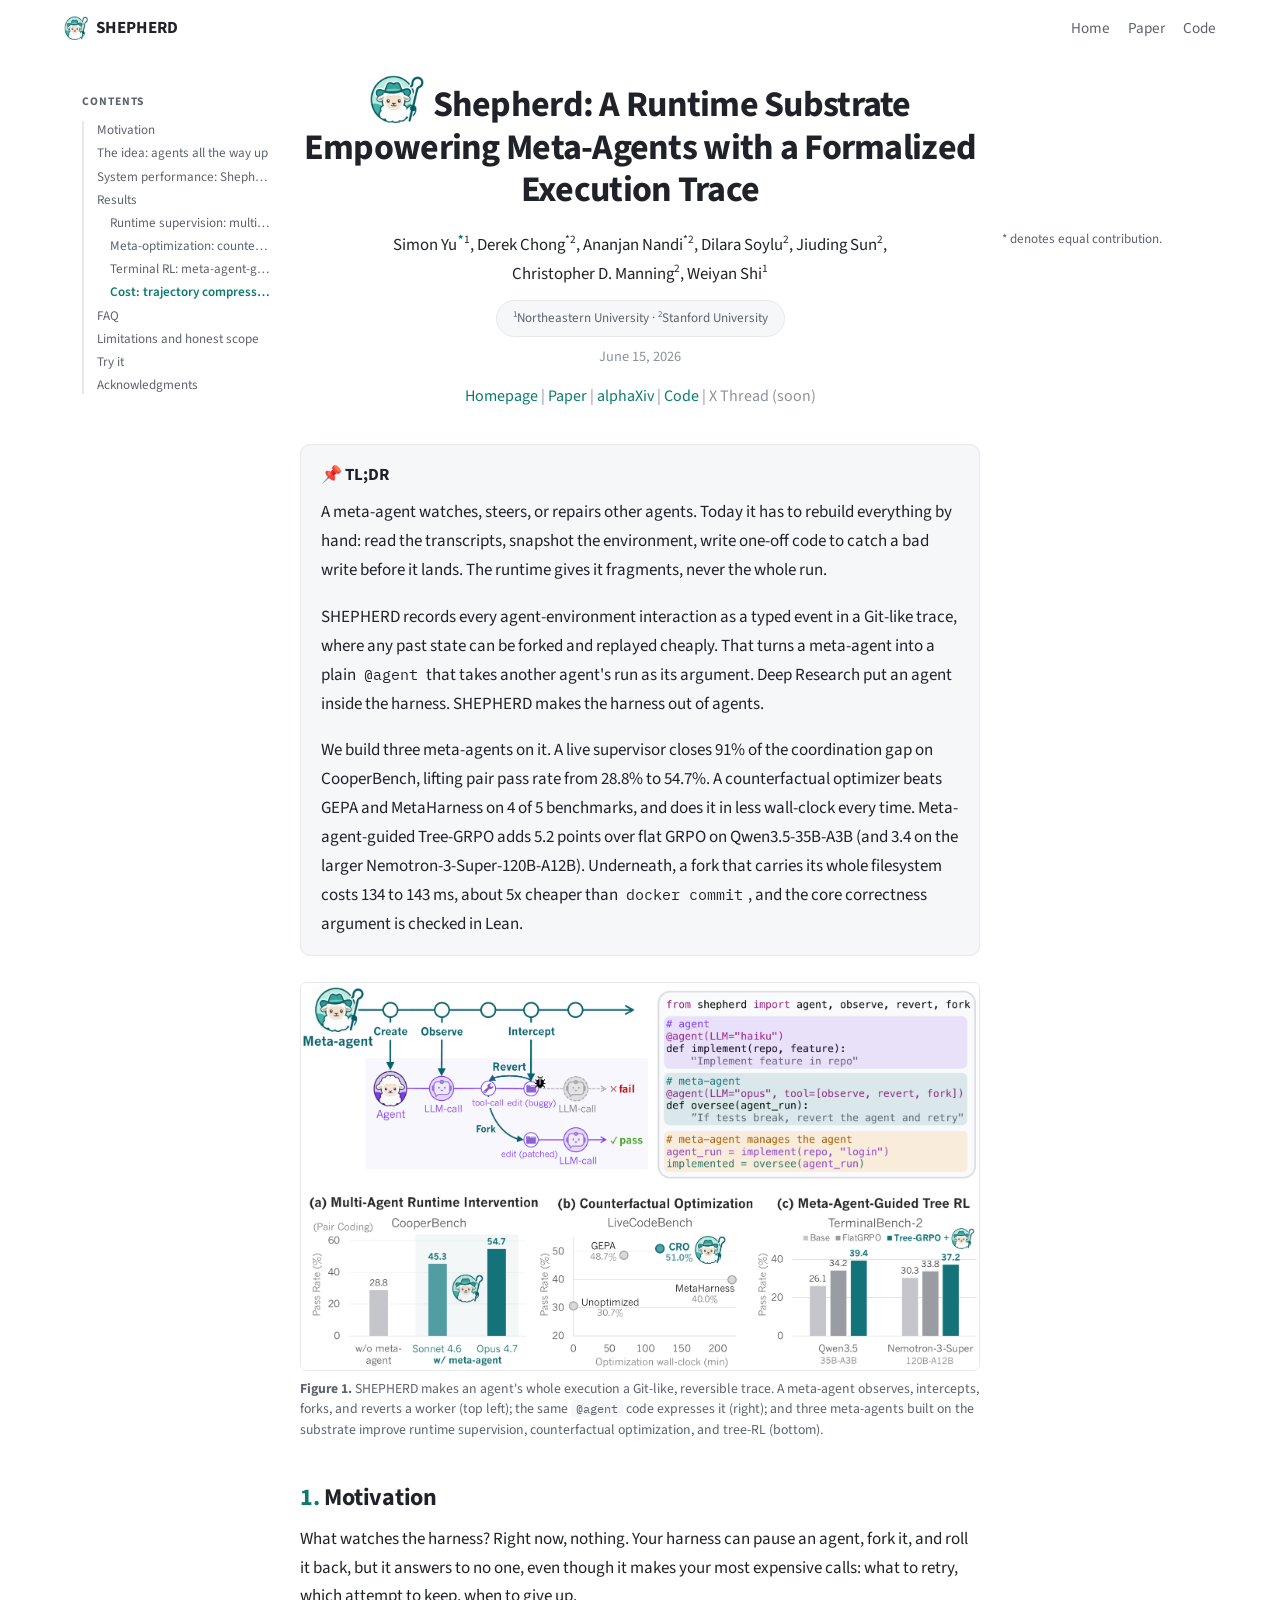
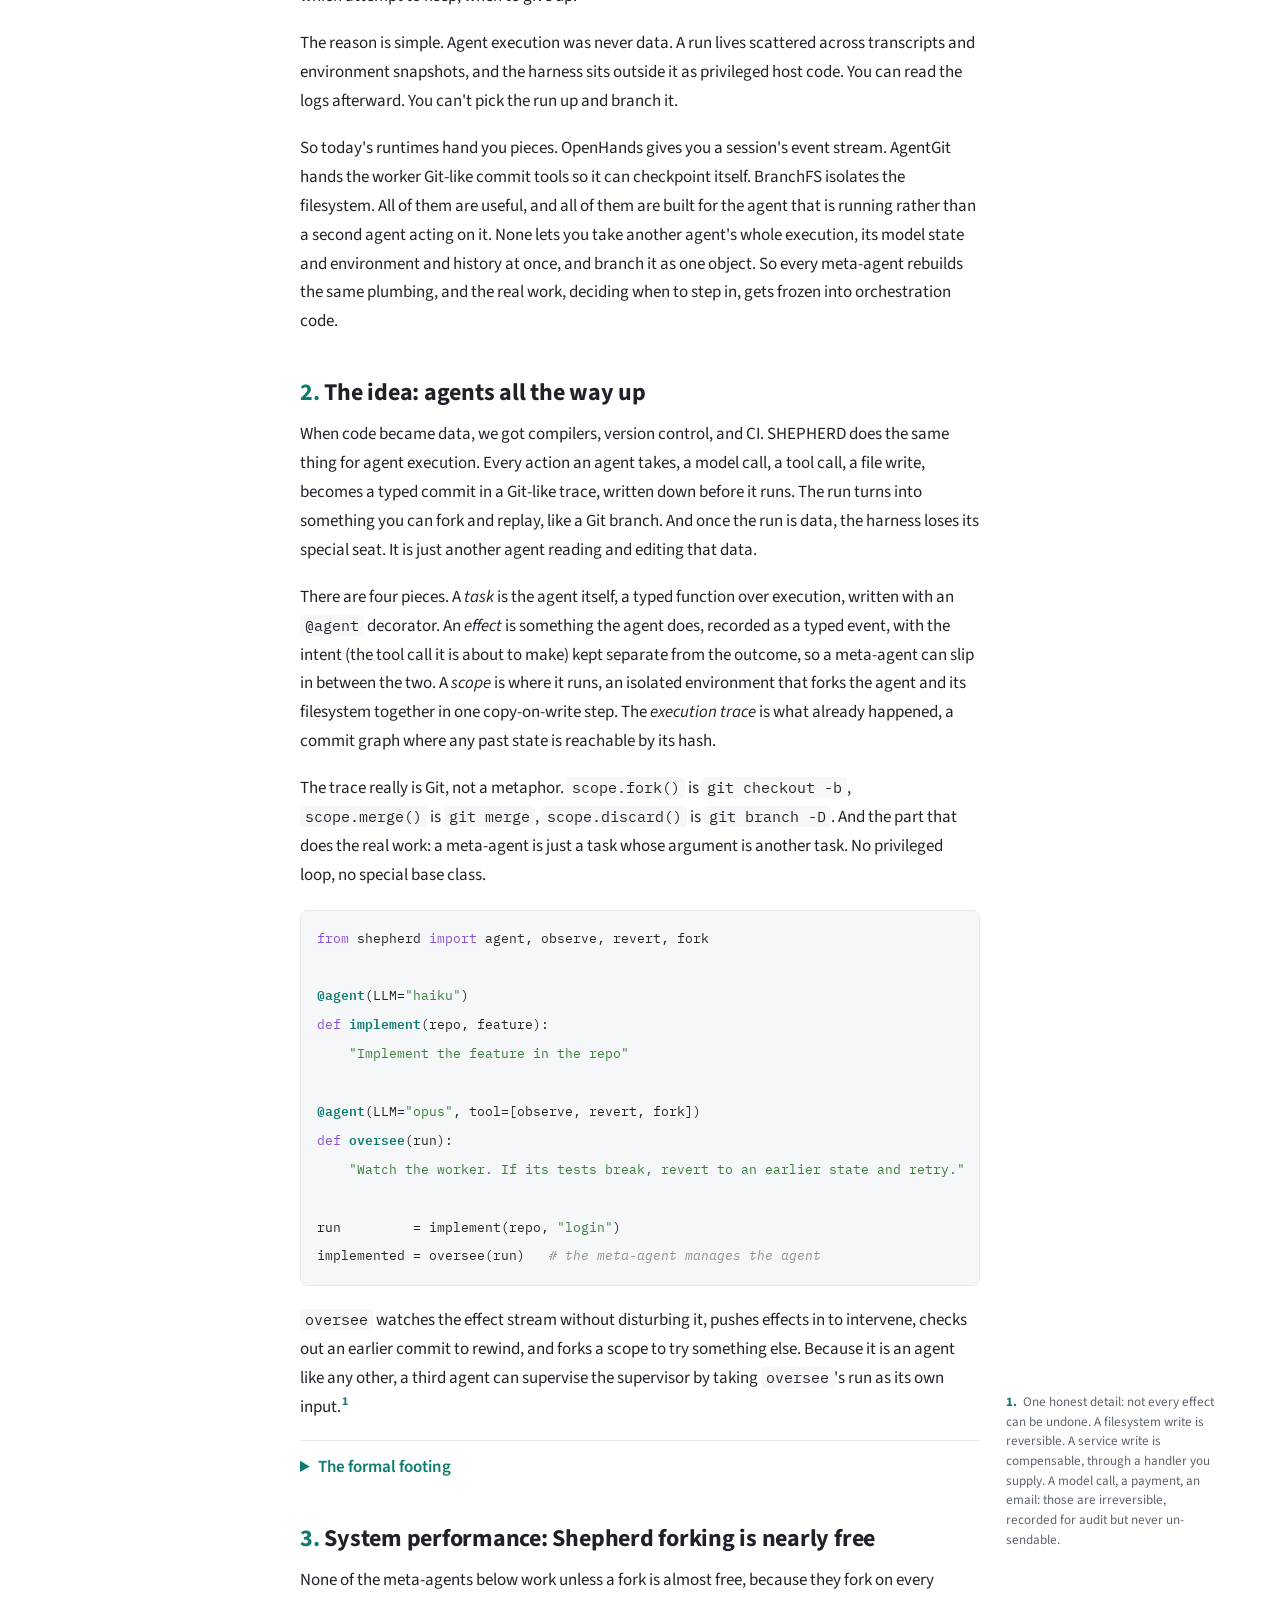
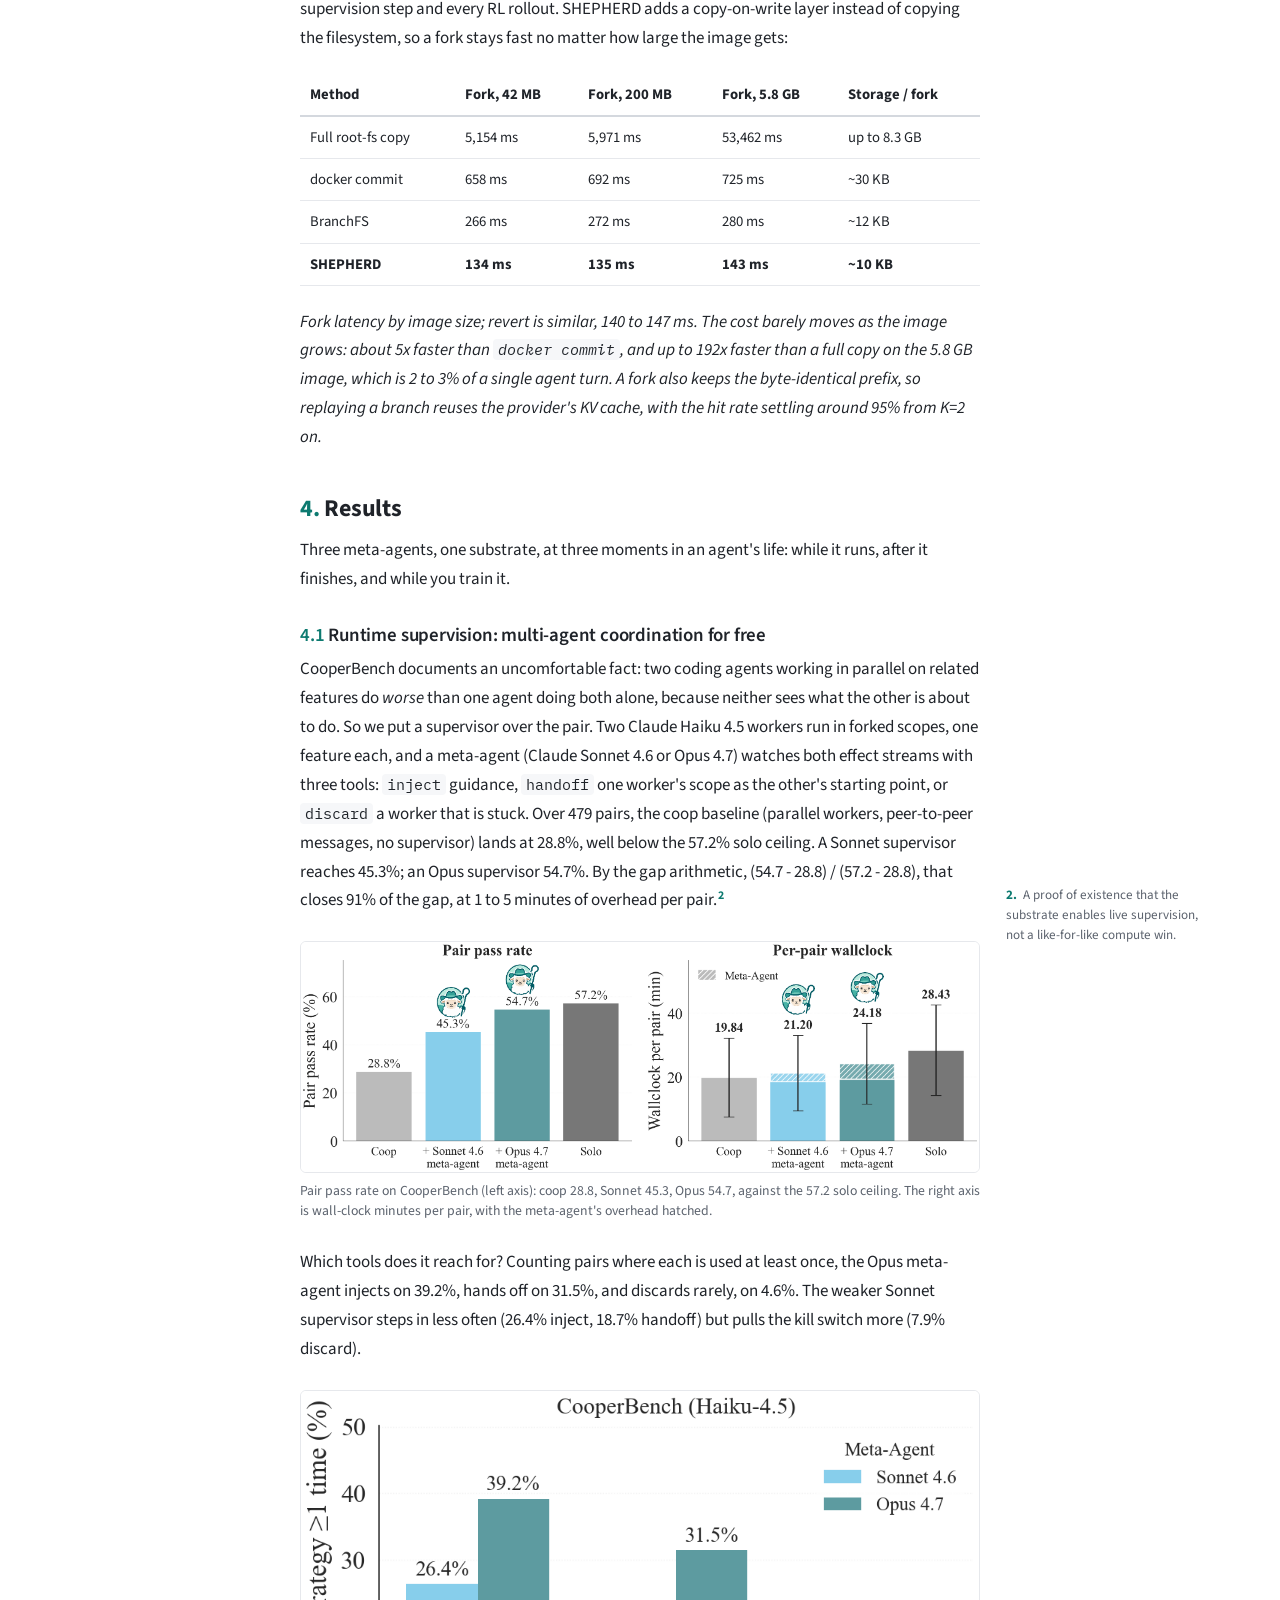
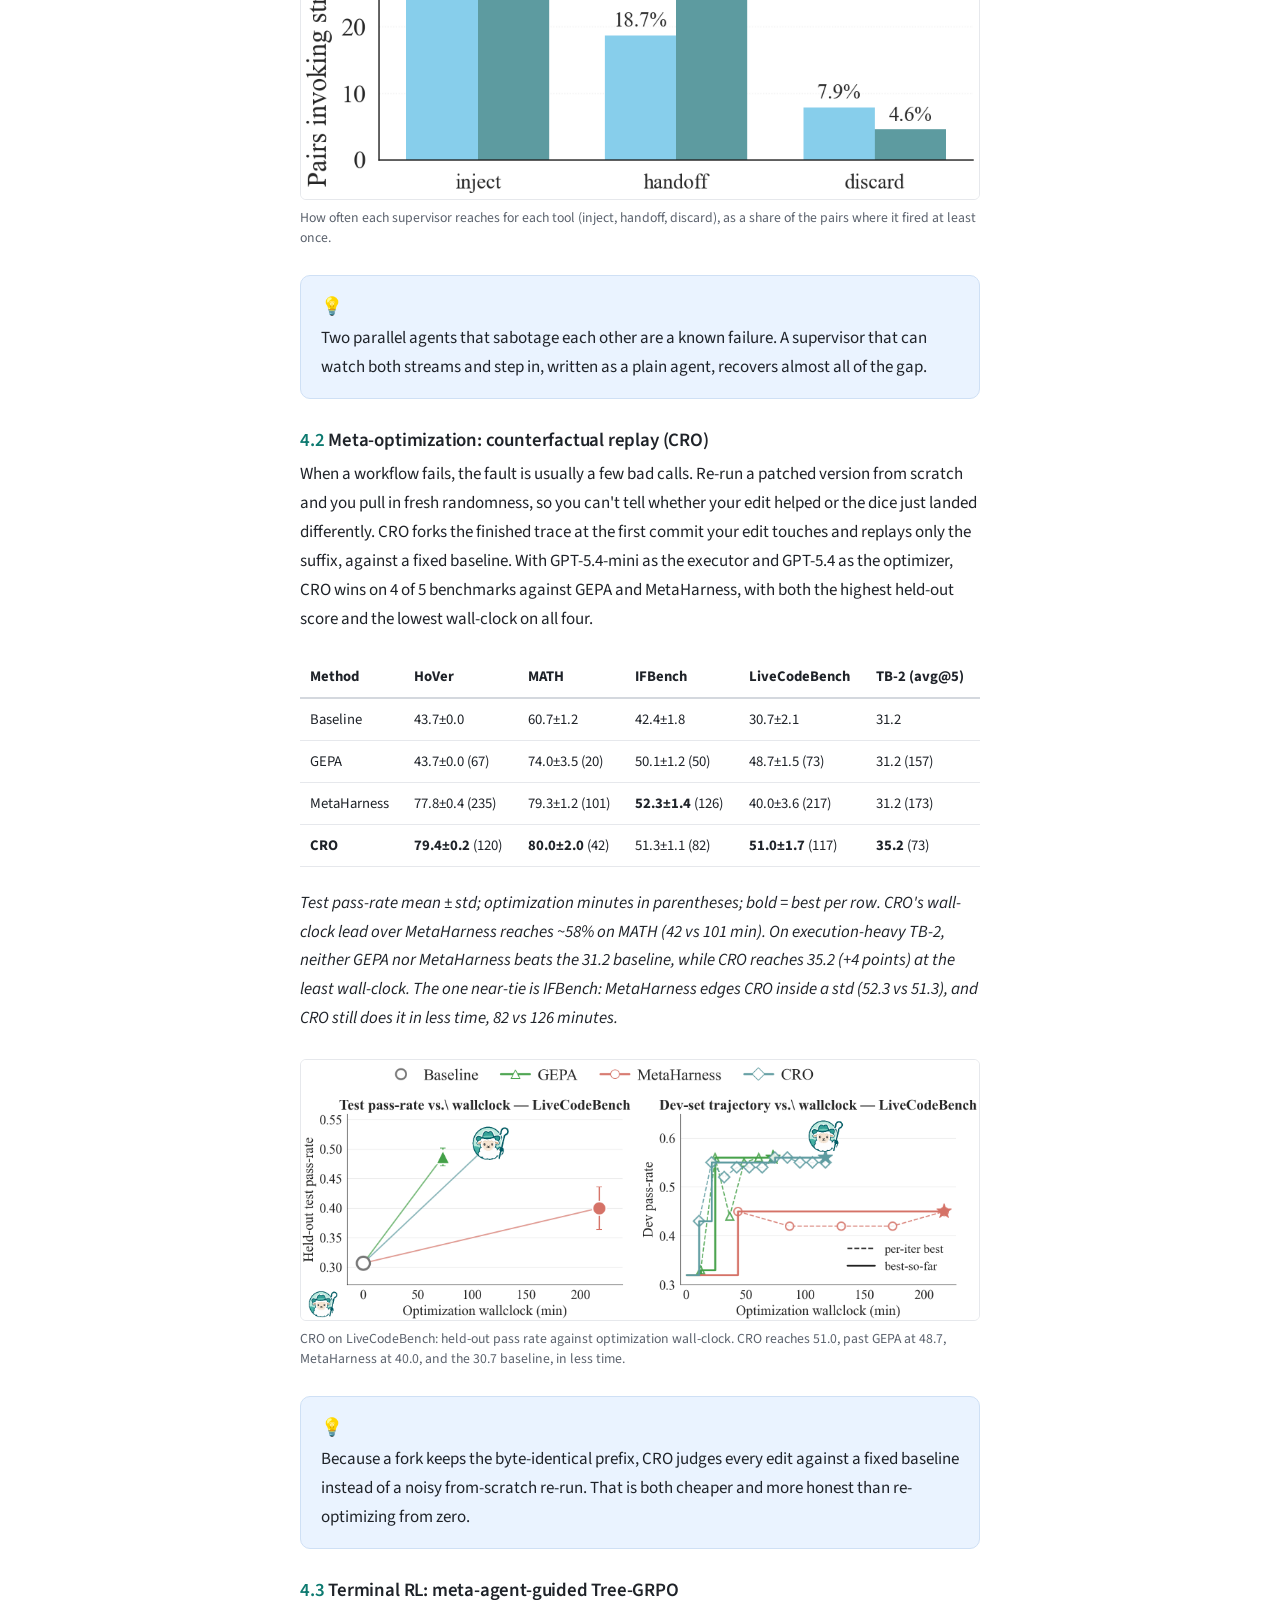
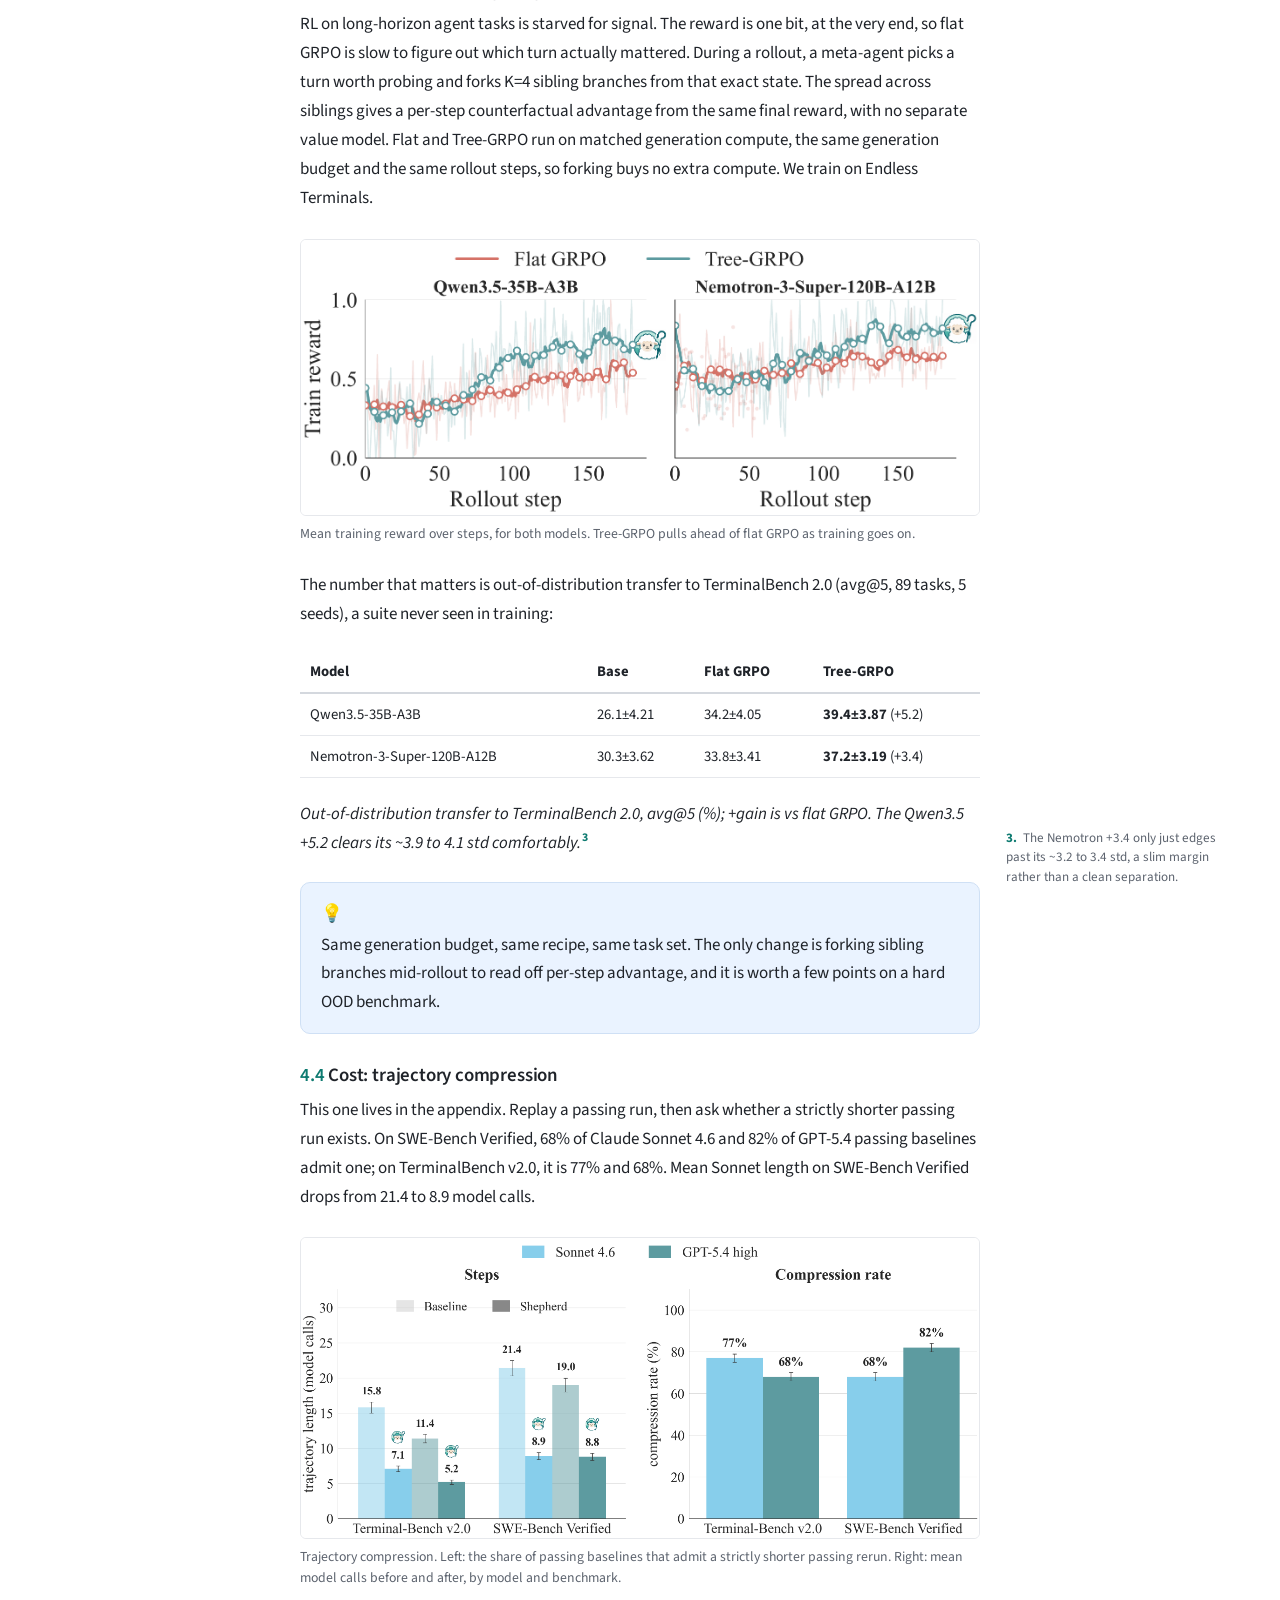
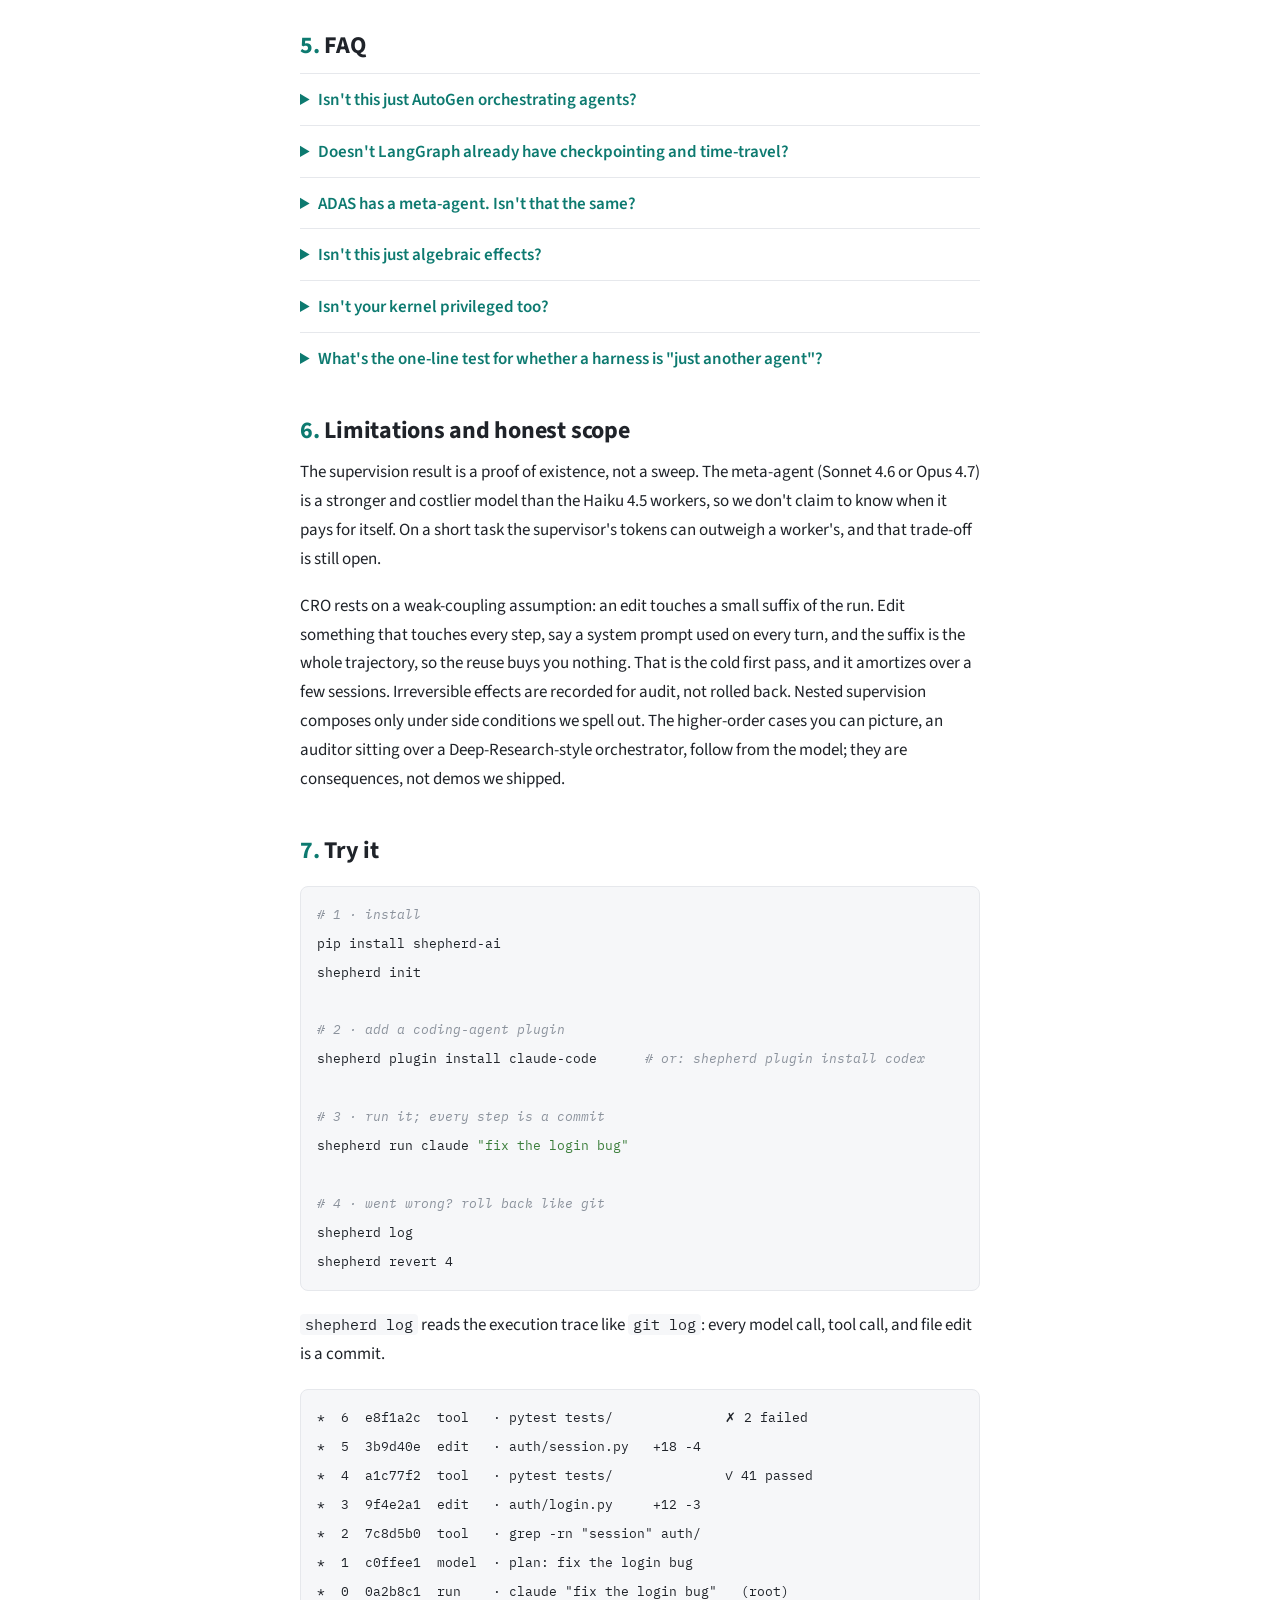
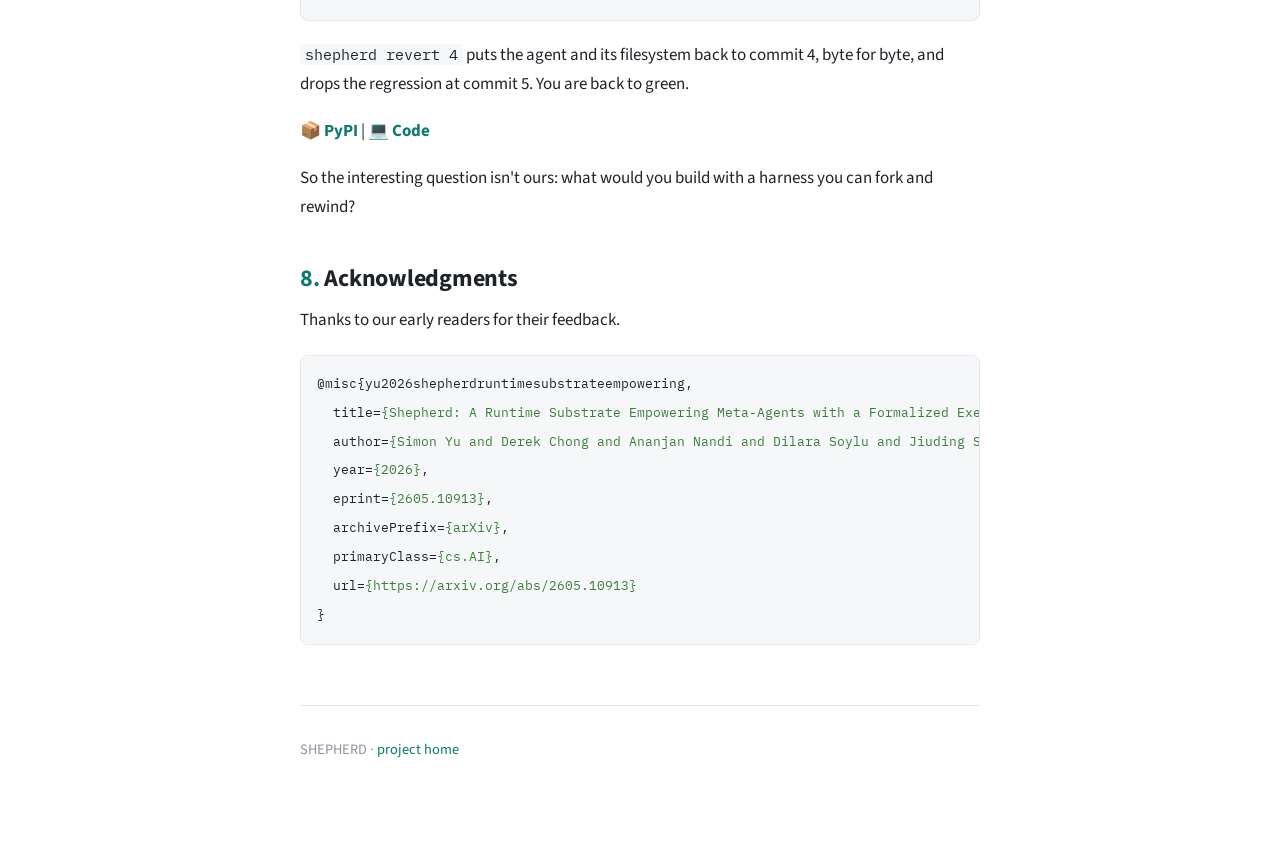
==== blog/index.html @ 4da0a219 "Update SHEPHERD site Co-Authored-By: Claude Opus 4.8 (1M context) <noreply@anthropic.com>" ====
<!DOCTYPE html>
<html lang="en">
<head>
<meta charset="utf-8">
<meta name="viewport" content="width=device-width, initial-scale=1">
<title>Shepherd: A Runtime Substrate Empowering Meta-Agents with a Formalized Execution Trace</title>
<meta name="description" content="A Git-like, reversible execution trace that makes the harness just another agent.">
<link rel="icon" href="../assets/logo-shepherd.png">
<link rel="preconnect" href="https://fonts.googleapis.com">
<link rel="preconnect" href="https://fonts.gstatic.com" crossorigin>
<link href="https://fonts.googleapis.com/css2?family=IBM+Plex+Mono:wght@400;600&family=Source+Sans+3:ital,wght@0,400;0,600;0,700;1,400&display=swap" rel="stylesheet">
<link rel="stylesheet" href="blog.css">
</head>
<body>
<nav class="nav">
  <a class="nav__brand" href="../"><img src="../assets/logo-shepherd.png" alt=""><span>SHEPHERD</span></a>
  <div class="nav__links">
    <a href="../">Home</a>
    <a href="https://arxiv.org/abs/2605.10913">Paper</a>
    <a href="https://github.com/dcx/poc-crank-v2">Code</a>
  </div>
</nav>
<div class="layout">
  <nav id="TOC" role="doc-toc" aria-label="Table of contents">
    <button class="toc-fab" type="button" aria-controls="toc-panel" aria-expanded="false">
      <svg class="toc-fab__icon" width="15" height="15" viewBox="0 0 16 16" aria-hidden="true"><path d="M1.5 3.5h13M1.5 8h13M1.5 12.5h8.5" fill="none" stroke="currentColor" stroke-width="1.8" stroke-linecap="round"/></svg>
      Contents
    </button>
    <div class="toc-backdrop"></div>
    <aside class="toc-panel" id="toc-panel">
      <p class="toc-label">Contents</p>
      <div class="toc">
<ul>
<li><a href="#motivation">Motivation</a></li>
<li><a href="#the-idea-agents-all-the-way-up">The idea: agents all the way up</a></li>
<li><a href="#system-performance-shepherd-forking-is-nearly-free">System performance: Shepherd forking is nearly free</a></li>
<li><a href="#results">Results</a><ul>
<li><a href="#runtime-supervision-multi-agent-coordination-for-free">Runtime supervision: multi-agent coordination for free</a></li>
<li><a href="#meta-optimization-counterfactual-replay-cro">Meta-optimization: counterfactual replay (CRO)</a></li>
<li><a href="#terminal-rl-meta-agent-guided-tree-grpo">Terminal RL: meta-agent-guided Tree-GRPO</a></li>
<li><a href="#cost-trajectory-compression">Cost: trajectory compression</a></li>
</ul>
</li>
<li><a href="#faq">FAQ</a></li>
<li><a href="#limitations-and-honest-scope">Limitations and honest scope</a></li>
<li><a href="#try-it">Try it</a></li>
<li><a href="#acknowledgments">Acknowledgments</a></li>
</ul>
</div>

    </aside>
  </nav>
  <main class="post">
    <header class="post__head">
      <h1 class="post__title"><img class="post__title-logo" src="../assets/logo-shepherd.png" alt="">Shepherd: A Runtime Substrate Empowering Meta-Agents with a Formalized Execution Trace</h1>
      <p class="post__authors">
<a href="https://simonucl.github.io/">Simon Yu</a><span class="sn sn--byline"><input type="checkbox" id="sn-byline" class="sn-toggle"><label for="sn-byline" class="sn-ref">*</label><span class="sn-body">* denotes equal contribution.</span></span><sup>1</sup>, <a href="https://nlp.stanford.edu/~derekch/">Derek Chong</a><sup>*</sup><sup>2</sup>, <a href="https://ananjan-nandi-9.github.io/">Ananjan Nandi</a><sup>*</sup><sup>2</sup>, <a href="https://profiles.stanford.edu/dilara">Dilara Soylu</a><sup>2</sup>, <a href="https://jiudingsun01.github.io/">Jiuding Sun</a><sup>2</sup>,<br><a href="https://nlp.stanford.edu/~manning/">Christopher D. Manning</a><sup>2</sup>, <a href="https://wyshi.github.io/">Weiyan Shi</a><sup>1</sup>      </p>
      <p class="post__affil"><span class="affil-pill"><sup>1</sup>Northeastern University &middot; <sup>2</sup>Stanford University</span></p>
<p class="post__date">June 15, 2026</p>      <p class="post__links">
<a href="https://chats-lab.github.io/shepherd/">Homepage</a> <span class="sep">|</span> <a href="https://arxiv.org/abs/2605.10913">Paper</a> <span class="sep">|</span> <a href="https://www.alphaxiv.org/abs/2605.10913">alphaXiv</a> <span class="sep">|</span> <a href="https://github.com/dcx/poc-crank-v2">Code</a> <span class="sep">|</span> <span class="off">X Thread (soon)</span>      </p>
    </header>
    <article class="post-body">
<aside class="callout callout--tldr">
<p>A meta-agent watches, steers, or repairs other agents. Today it has to rebuild everything by hand: read the transcripts, snapshot the environment, write one-off code to catch a bad write before it lands. The runtime gives it fragments, never the whole run.</p>
<p>SHEPHERD records every agent-environment interaction as a typed event in a Git-like trace, where any past state can be forked and replayed cheaply. That turns a meta-agent into a plain <code>@agent</code> that takes another agent's run as its argument. Deep Research put an agent inside the harness. SHEPHERD makes the harness out of agents.</p>
<p>We build three meta-agents on it. A live supervisor closes 91% of the coordination gap on CooperBench, lifting pair pass rate from 28.8% to 54.7%. A counterfactual optimizer beats GEPA and MetaHarness on 4 of 5 benchmarks, and does it in less wall-clock every time. Meta-agent-guided Tree-GRPO adds 5.2 points over flat GRPO on Qwen3.5-35B-A3B (and 3.4 on the larger Nemotron-3-Super-120B-A12B). Underneath, a fork that carries its whole filesystem costs 134 to 143 ms, about 5x cheaper than <code>docker commit</code>, and the core correctness argument is checked in Lean.</p>
</aside>

<figure>
<img src="../assets/fig-teaser.png" alt="Figure 1. SHEPHERD makes an agent's whole execution a Git-like, reversible trace. A meta-agent observes, intercepts, forks, and reverts a worker (top left); the same @agent code expresses it (right); and three meta-agents built on the substrate improve runtime supervision, counterfactual optimization, and tree-RL (bottom).">
<figcaption><strong>Figure 1.</strong> SHEPHERD makes an agent's whole execution a Git-like, reversible trace. A meta-agent observes, intercepts, forks, and reverts a worker (top left); the same <code>@agent</code> code expresses it (right); and three meta-agents built on the substrate improve runtime supervision, counterfactual optimization, and tree-RL (bottom).</figcaption>
</figure>

<h2 id="motivation">Motivation</h2>
<p>What watches the harness? Right now, nothing. Your harness can pause an agent, fork it, and roll it back, but it answers to no one, even though it makes your most expensive calls: what to retry, which attempt to keep, when to give up.</p>
<p>The reason is simple. Agent execution was never data. A run lives scattered across transcripts and environment snapshots, and the harness sits outside it as privileged host code. You can read the logs afterward. You can't pick the run up and branch it.</p>
<p>So today's runtimes hand you pieces. OpenHands gives you a session's event stream. AgentGit hands the worker Git-like commit tools so it can checkpoint itself. BranchFS isolates the filesystem. All of them are useful, and all of them are built for the agent that is running rather than a second agent acting on it. None lets you take another agent's whole execution, its model state and environment and history at once, and branch it as one object. So every meta-agent rebuilds the same plumbing, and the real work, deciding when to step in, gets frozen into orchestration code.</p>
<h2 id="the-idea-agents-all-the-way-up">The idea: agents all the way up</h2>
<p>When code became data, we got compilers, version control, and CI. SHEPHERD does the same thing for agent execution. Every action an agent takes, a model call, a tool call, a file write, becomes a typed commit in a Git-like trace, written down before it runs. The run turns into something you can fork and replay, like a Git branch. And once the run is data, the harness loses its special seat. It is just another agent reading and editing that data.</p>
<p>There are four pieces. A <em>task</em> is the agent itself, a typed function over execution, written with an <code>@agent</code> decorator. An <em>effect</em> is something the agent does, recorded as a typed event, with the intent (the tool call it is about to make) kept separate from the outcome, so a meta-agent can slip in between the two. A <em>scope</em> is where it runs, an isolated environment that forks the agent and its filesystem together in one copy-on-write step. The <em>execution trace</em> is what already happened, a commit graph where any past state is reachable by its hash.</p>
<p>The trace really is Git, not a metaphor. <code>scope.fork()</code> is <code>git checkout -b</code>, <code>scope.merge()</code> is <code>git merge</code>, <code>scope.discard()</code> is <code>git branch -D</code>. And the part that does the real work: a meta-agent is just a task whose argument is another task. No privileged loop, no special base class.</p>
<div class="hl"><pre><span></span><code><span class="kn">from</span><span class="w"> </span><span class="nn">shepherd</span><span class="w"> </span><span class="kn">import</span> <span class="n">agent</span><span class="p">,</span> <span class="n">observe</span><span class="p">,</span> <span class="n">revert</span><span class="p">,</span> <span class="n">fork</span>

<span class="nd">@agent</span><span class="p">(</span><span class="n">LLM</span><span class="o">=</span><span class="s2">&quot;haiku&quot;</span><span class="p">)</span>
<span class="k">def</span><span class="w"> </span><span class="nf">implement</span><span class="p">(</span><span class="n">repo</span><span class="p">,</span> <span class="n">feature</span><span class="p">):</span>
    <span class="s2">&quot;Implement the feature in the repo&quot;</span>

<span class="nd">@agent</span><span class="p">(</span><span class="n">LLM</span><span class="o">=</span><span class="s2">&quot;opus&quot;</span><span class="p">,</span> <span class="n">tool</span><span class="o">=</span><span class="p">[</span><span class="n">observe</span><span class="p">,</span> <span class="n">revert</span><span class="p">,</span> <span class="n">fork</span><span class="p">])</span>
<span class="k">def</span><span class="w"> </span><span class="nf">oversee</span><span class="p">(</span><span class="n">run</span><span class="p">):</span>
    <span class="s2">&quot;Watch the worker. If its tests break, revert to an earlier state and retry.&quot;</span>

<span class="n">run</span>         <span class="o">=</span> <span class="n">implement</span><span class="p">(</span><span class="n">repo</span><span class="p">,</span> <span class="s2">&quot;login&quot;</span><span class="p">)</span>
<span class="n">implemented</span> <span class="o">=</span> <span class="n">oversee</span><span class="p">(</span><span class="n">run</span><span class="p">)</span>   <span class="c1"># the meta-agent manages the agent</span>
</code></pre></div>

<p><code>oversee</code> watches the effect stream without disturbing it, pushes effects in to intervene, checks out an earlier commit to rewind, and forks a scope to try something else. Because it is an agent like any other, a third agent can supervise the supervisor by taking <code>oversee</code>'s run as its own input.<span class="sn"><input type="checkbox" id="sn1" class="sn-toggle"><label for="sn1" class="sn-ref">1</label><span class="sn-body"><span class="sn-num">1.</span> One honest detail: not every effect can be undone. A filesystem write is reversible. A service write is compensable, through a handler you supply. A model call, a payment, an email: those are irreversible, recorded for audit but never un-sendable.</span></span></p>
<details>
<summary>The formal footing</summary>

Each construct maps onto a familiar building block: task = typed function, effect = algebraic effect, scope = region-scoped handler, trace = persistent data structure. The properties we care about (observing without perturbing, an atomic fork of agent and environment together, byte-identical revert and replay) rest on a small algebraic-effects trace machine we mechanized in Lean: forward simulation for the core fragment, trace monotonicity, and a single-child branch-replay skeleton. We mechanized the core correctness argument, not the production Python runtime, and the paper marks exactly where the verified boundary stops.

</details>

<h2 id="system-performance-shepherd-forking-is-nearly-free">System performance: Shepherd forking is nearly free</h2>
<p>None of the meta-agents below work unless a fork is almost free, because they fork on every supervision step and every RL rollout. SHEPHERD adds a copy-on-write layer instead of copying the filesystem, so a fork stays fast no matter how large the image gets:</p>
<table>
<thead>
<tr>
<th>Method</th>
<th>Fork, 42 MB</th>
<th>Fork, 200 MB</th>
<th>Fork, 5.8 GB</th>
<th>Storage / fork</th>
</tr>
</thead>
<tbody>
<tr>
<td>Full root-fs copy</td>
<td>5,154 ms</td>
<td>5,971 ms</td>
<td>53,462 ms</td>
<td>up to 8.3 GB</td>
</tr>
<tr>
<td>docker commit</td>
<td>658 ms</td>
<td>692 ms</td>
<td>725 ms</td>
<td>~30 KB</td>
</tr>
<tr>
<td>BranchFS</td>
<td>266 ms</td>
<td>272 ms</td>
<td>280 ms</td>
<td>~12 KB</td>
</tr>
<tr>
<td><strong>SHEPHERD</strong></td>
<td><strong>134 ms</strong></td>
<td><strong>135 ms</strong></td>
<td><strong>143 ms</strong></td>
<td><strong>~10 KB</strong></td>
</tr>
</tbody>
</table>
<p><em>Fork latency by image size; revert is similar, 140 to 147 ms. The cost barely moves as the image grows: about 5x faster than <code>docker commit</code>, and up to 192x faster than a full copy on the 5.8 GB image, which is 2 to 3% of a single agent turn. A fork also keeps the byte-identical prefix, so replaying a branch reuses the provider's KV cache, with the hit rate settling around 95% from K=2 on.</em></p>
<h2 id="results">Results</h2>
<p>Three meta-agents, one substrate, at three moments in an agent's life: while it runs, after it finishes, and while you train it.</p>
<h3 id="runtime-supervision-multi-agent-coordination-for-free">Runtime supervision: multi-agent coordination for free</h3>
<p>CooperBench documents an uncomfortable fact: two coding agents working in parallel on related features do <em>worse</em> than one agent doing both alone, because neither sees what the other is about to do. So we put a supervisor over the pair. Two Claude Haiku 4.5 workers run in forked scopes, one feature each, and a meta-agent (Claude Sonnet 4.6 or Opus 4.7) watches both effect streams with three tools: <code>inject</code> guidance, <code>handoff</code> one worker's scope as the other's starting point, or <code>discard</code> a worker that is stuck. Over 479 pairs, the coop baseline (parallel workers, peer-to-peer messages, no supervisor) lands at 28.8%, well below the 57.2% solo ceiling. A Sonnet supervisor reaches 45.3%; an Opus supervisor 54.7%. By the gap arithmetic, (54.7 - 28.8) / (57.2 - 28.8), that closes 91% of the gap, at 1 to 5 minutes of overhead per pair.<span class="sn"><input type="checkbox" id="sn2" class="sn-toggle"><label for="sn2" class="sn-ref">2</label><span class="sn-body"><span class="sn-num">2.</span> A proof of existence that the substrate enables live supervision, not a like-for-like compute win.</span></span></p>
<figure>
<img src="../assets/fig-supervision.png" alt="Pair pass rate on CooperBench (left axis): coop 28.8, Sonnet 45.3, Opus 54.7, against the 57.2 solo ceiling. The right axis is wall-clock minutes per pair, with the meta-agent's overhead hatched.">
<figcaption>Pair pass rate on CooperBench (left axis): coop 28.8, Sonnet 45.3, Opus 54.7, against the 57.2 solo ceiling. The right axis is wall-clock minutes per pair, with the meta-agent's overhead hatched.</figcaption>
</figure>

<p>Which tools does it reach for? Counting pairs where each is used at least once, the Opus meta-agent injects on 39.2%, hands off on 31.5%, and discards rarely, on 4.6%. The weaker Sonnet supervisor steps in less often (26.4% inject, 18.7% handoff) but pulls the kill switch more (7.9% discard).</p>
<figure>
<img src="../assets/fig-strategies.png" alt="How often each supervisor reaches for each tool (inject, handoff, discard), as a share of the pairs where it fired at least once.">
<figcaption>How often each supervisor reaches for each tool (inject, handoff, discard), as a share of the pairs where it fired at least once.</figcaption>
</figure>

<aside class="callout callout--insight">
<p>Two parallel agents that sabotage each other are a known failure. A supervisor that can watch both streams and step in, written as a plain agent, recovers almost all of the gap.</p>
</aside>

<h3 id="meta-optimization-counterfactual-replay-cro">Meta-optimization: counterfactual replay (CRO)</h3>
<p>When a workflow fails, the fault is usually a few bad calls. Re-run a patched version from scratch and you pull in fresh randomness, so you can't tell whether your edit helped or the dice just landed differently. CRO forks the finished trace at the first commit your edit touches and replays only the suffix, against a fixed baseline. With GPT-5.4-mini as the executor and GPT-5.4 as the optimizer, CRO wins on 4 of 5 benchmarks against GEPA and MetaHarness, with both the highest held-out score and the lowest wall-clock on all four.</p>
<table>
<thead>
<tr>
<th>Method</th>
<th>HoVer</th>
<th>MATH</th>
<th>IFBench</th>
<th>LiveCodeBench</th>
<th>TB-2 (avg@5)</th>
</tr>
</thead>
<tbody>
<tr>
<td>Baseline</td>
<td>43.7±0.0</td>
<td>60.7±1.2</td>
<td>42.4±1.8</td>
<td>30.7±2.1</td>
<td>31.2</td>
</tr>
<tr>
<td>GEPA</td>
<td>43.7±0.0 (67)</td>
<td>74.0±3.5 (20)</td>
<td>50.1±1.2 (50)</td>
<td>48.7±1.5 (73)</td>
<td>31.2 (157)</td>
</tr>
<tr>
<td>MetaHarness</td>
<td>77.8±0.4 (235)</td>
<td>79.3±1.2 (101)</td>
<td><strong>52.3±1.4</strong> (126)</td>
<td>40.0±3.6 (217)</td>
<td>31.2 (173)</td>
</tr>
<tr>
<td><strong>CRO</strong></td>
<td><strong>79.4±0.2</strong> (120)</td>
<td><strong>80.0±2.0</strong> (42)</td>
<td>51.3±1.1 (82)</td>
<td><strong>51.0±1.7</strong> (117)</td>
<td><strong>35.2</strong> (73)</td>
</tr>
</tbody>
</table>
<p><em>Test pass-rate mean ± std; optimization minutes in parentheses; bold = best per row. CRO's wall-clock lead over MetaHarness reaches ~58% on MATH (42 vs 101 min). On execution-heavy TB-2, neither GEPA nor MetaHarness beats the 31.2 baseline, while CRO reaches 35.2 (+4 points) at the least wall-clock. The one near-tie is IFBench: MetaHarness edges CRO inside a std (52.3 vs 51.3), and CRO still does it in less time, 82 vs 126 minutes.</em></p>
<figure>
<img src="../assets/fig-cro.png" alt="CRO on LiveCodeBench: held-out pass rate against optimization wall-clock. CRO reaches 51.0, past GEPA at 48.7, MetaHarness at 40.0, and the 30.7 baseline, in less time.">
<figcaption>CRO on LiveCodeBench: held-out pass rate against optimization wall-clock. CRO reaches 51.0, past GEPA at 48.7, MetaHarness at 40.0, and the 30.7 baseline, in less time.</figcaption>
</figure>

<aside class="callout callout--insight">
<p>Because a fork keeps the byte-identical prefix, CRO judges every edit against a fixed baseline instead of a noisy from-scratch re-run. That is both cheaper and more honest than re-optimizing from zero.</p>
</aside>

<h3 id="terminal-rl-meta-agent-guided-tree-grpo">Terminal RL: meta-agent-guided Tree-GRPO</h3>
<p>RL on long-horizon agent tasks is starved for signal. The reward is one bit, at the very end, so flat GRPO is slow to figure out which turn actually mattered. During a rollout, a meta-agent picks a turn worth probing and forks K=4 sibling branches from that exact state. The spread across siblings gives a per-step counterfactual advantage from the same final reward, with no separate value model. Flat and Tree-GRPO run on matched generation compute, the same generation budget and the same rollout steps, so forking buys no extra compute. We train on Endless Terminals.</p>
<figure>
<img src="../assets/fig-treegrpo.png" alt="Mean training reward over steps, for both models. Tree-GRPO pulls ahead of flat GRPO as training goes on.">
<figcaption>Mean training reward over steps, for both models. Tree-GRPO pulls ahead of flat GRPO as training goes on.</figcaption>
</figure>

<p>The number that matters is out-of-distribution transfer to TerminalBench 2.0 (avg@5, 89 tasks, 5 seeds), a suite never seen in training:</p>
<table>
<thead>
<tr>
<th>Model</th>
<th>Base</th>
<th>Flat GRPO</th>
<th>Tree-GRPO</th>
</tr>
</thead>
<tbody>
<tr>
<td>Qwen3.5-35B-A3B</td>
<td>26.1±4.21</td>
<td>34.2±4.05</td>
<td><strong>39.4±3.87</strong> (+5.2)</td>
</tr>
<tr>
<td>Nemotron-3-Super-120B-A12B</td>
<td>30.3±3.62</td>
<td>33.8±3.41</td>
<td><strong>37.2±3.19</strong> (+3.4)</td>
</tr>
</tbody>
</table>
<p><em>Out-of-distribution transfer to TerminalBench 2.0, avg@5 (%); +gain is vs flat GRPO. The Qwen3.5 +5.2 clears its ~3.9 to 4.1 std comfortably.</em><span class="sn"><input type="checkbox" id="sn3" class="sn-toggle"><label for="sn3" class="sn-ref">3</label><span class="sn-body"><span class="sn-num">3.</span> The Nemotron +3.4 only just edges past its ~3.2 to 3.4 std, a slim margin rather than a clean separation.</span></span></p>
<aside class="callout callout--insight">
<p>Same generation budget, same recipe, same task set. The only change is forking sibling branches mid-rollout to read off per-step advantage, and it is worth a few points on a hard OOD benchmark.</p>
</aside>

<h3 id="cost-trajectory-compression">Cost: trajectory compression</h3>
<p>This one lives in the appendix. Replay a passing run, then ask whether a strictly shorter passing run exists. On SWE-Bench Verified, 68% of Claude Sonnet 4.6 and 82% of GPT-5.4 passing baselines admit one; on TerminalBench v2.0, it is 77% and 68%. Mean Sonnet length on SWE-Bench Verified drops from 21.4 to 8.9 model calls.</p>
<figure>
<img src="../assets/fig-trajprune.png" alt="Trajectory compression. Left: the share of passing baselines that admit a strictly shorter passing rerun. Right: mean model calls before and after, by model and benchmark.">
<figcaption>Trajectory compression. Left: the share of passing baselines that admit a strictly shorter passing rerun. Right: mean model calls before and after, by model and benchmark.</figcaption>
</figure>

<h2 id="faq">FAQ</h2>
<details>
<summary>Isn't this just AutoGen orchestrating agents?</summary>

AutoGen's manager is an LLM in a privileged host loop. Its control actions aren't effects, and you can't supervise it without editing the framework. The difference is uniformity, not existence.

</details>

<details>
<summary>Doesn't LangGraph already have checkpointing and time-travel?</summary>

Those are engine features, not capabilities an agent inside the system can express. A checkpoint is engine state, not a content-addressed identity that stays stable across runs.

</details>

<details>
<summary>ADAS has a meta-agent. Isn't that the same?</summary>

ADAS writes agents at design time. SHEPHERD's meta-agent supervises execution at run time.

</details>

<details>
<summary>Isn't this just algebraic effects?</summary>

Yes, on purpose. What's new is durable handler semantics: content-addressed traces, authority records, and branch-and-replay that outlive the process.

</details>

<details>
<summary>Isn't your kernel privileged too?</summary>

The right objection. But the kernel is mechanism, not policy: it intercepts, persists, and enforces permissions, and it makes no agentic decisions. Every decision (retry, approve, spend) lives in some agent.

</details>

<details>
<summary>What's the one-line test for whether a harness is "just another agent"?</summary>

Can you put a supervisor over your orchestrator by *writing an agent*, instead of forking the framework? If not, your harness isn't an agent. It just contains one.

</details>

<h2 id="limitations-and-honest-scope">Limitations and honest scope</h2>
<p>The supervision result is a proof of existence, not a sweep. The meta-agent (Sonnet 4.6 or Opus 4.7) is a stronger and costlier model than the Haiku 4.5 workers, so we don't claim to know when it pays for itself. On a short task the supervisor's tokens can outweigh a worker's, and that trade-off is still open.</p>
<p>CRO rests on a weak-coupling assumption: an edit touches a small suffix of the run. Edit something that touches every step, say a system prompt used on every turn, and the suffix is the whole trajectory, so the reuse buys you nothing. That is the cold first pass, and it amortizes over a few sessions. Irreversible effects are recorded for audit, not rolled back. Nested supervision composes only under side conditions we spell out. The higher-order cases you can picture, an auditor sitting over a Deep-Research-style orchestrator, follow from the model; they are consequences, not demos we shipped.</p>
<h2 id="try-it">Try it</h2>
<div class="hl"><pre><span></span><code><span class="c1"># 1 · install</span>
pip<span class="w"> </span>install<span class="w"> </span>shepherd-ai
shepherd<span class="w"> </span>init

<span class="c1"># 2 · add a coding-agent plugin</span>
shepherd<span class="w"> </span>plugin<span class="w"> </span>install<span class="w"> </span>claude-code<span class="w">      </span><span class="c1"># or: shepherd plugin install codex</span>

<span class="c1"># 3 · run it; every step is a commit</span>
shepherd<span class="w"> </span>run<span class="w"> </span>claude<span class="w"> </span><span class="s2">&quot;fix the login bug&quot;</span>

<span class="c1"># 4 · went wrong? roll back like git</span>
shepherd<span class="w"> </span>log
shepherd<span class="w"> </span>revert<span class="w"> </span><span class="m">4</span>
</code></pre></div>

<p><code>shepherd log</code> reads the execution trace like <code>git log</code>: every model call, tool call, and file edit is a commit.</p>
<div class="hl"><pre><span></span><code>*  6  e8f1a2c  tool   · pytest tests/              ✗ 2 failed
*  5  3b9d40e  edit   · auth/session.py   +18 -4
*  4  a1c77f2  tool   · pytest tests/              ✓ 41 passed
*  3  9f4e2a1  edit   · auth/login.py     +12 -3
*  2  7c8d5b0  tool   · grep -rn &quot;session&quot; auth/
*  1  c0ffee1  model  · plan: fix the login bug
*  0  0a2b8c1  run    · claude &quot;fix the login bug&quot;   (root)
</code></pre></div>

<p><code>shepherd revert 4</code> puts the agent and its filesystem back to commit 4, byte for byte, and drops the regression at commit 5. You are back to green.</p>
<p>📦 <a href="https://pypi.org/project/shepherd-ai/0.0.1/"><strong>PyPI</strong></a>  |  💻 <a href="https://github.com/dcx/poc-crank-v2"><strong>Code</strong></a></p>
<p>So the interesting question isn't ours: what would you build with a harness you can fork and rewind?</p>
<h2 id="acknowledgments">Acknowledgments</h2>
<p>Thanks to our early readers for their feedback.</p>
<div class="hl"><pre><span></span><code><span class="nc">@misc</span><span class="p">{</span><span class="nl">yu2026shepherdruntimesubstrateempowering</span><span class="p">,</span>
<span class="w">  </span><span class="na">title</span><span class="p">=</span><span class="s">{Shepherd: A Runtime Substrate Empowering Meta-Agents with a Formalized Execution Trace}</span><span class="p">,</span>
<span class="w">  </span><span class="na">author</span><span class="p">=</span><span class="s">{Simon Yu and Derek Chong and Ananjan Nandi and Dilara Soylu and Jiuding Sun and Christopher D Manning and Weiyan Shi}</span><span class="p">,</span>
<span class="w">  </span><span class="na">year</span><span class="p">=</span><span class="s">{2026}</span><span class="p">,</span>
<span class="w">  </span><span class="na">eprint</span><span class="p">=</span><span class="s">{2605.10913}</span><span class="p">,</span>
<span class="w">  </span><span class="na">archivePrefix</span><span class="p">=</span><span class="s">{arXiv}</span><span class="p">,</span>
<span class="w">  </span><span class="na">primaryClass</span><span class="p">=</span><span class="s">{cs.AI}</span><span class="p">,</span>
<span class="w">  </span><span class="na">url</span><span class="p">=</span><span class="s">{https://arxiv.org/abs/2605.10913}</span>
<span class="p">}</span>
</code></pre></div>
    </article>
    <footer class="post__foot">
      <p>SHEPHERD &middot; <a href="../">project home</a></p>
    </footer>
  </main>
</div>
<script src="blog.js" defer></script>
</body>
</html>
---- blog/blog.css ----
/* blog/site/blog/blog.css - SHEPHERD blog (tmax-aligned layout, landing tokens) */
:root{
  --bg:#fff; --text:#1f2329; --muted:#5c636e; --faint:#8b929c; --line:#e6e8ec;
  --code-bg:#f6f7f9; --link:#0d7a70; --link-h:#0a5a52; --accent:#0d7a70;
  --sans:"Source Sans 3",system-ui,-apple-system,Segoe UI,sans-serif;
  --mono:"IBM Plex Mono",ui-monospace,"SF Mono",monospace;
  --col:680px;        /* article column     */
  --toc-w:190px;      /* left TOC gutter     */
  --note-w:210px;     /* right sidenote gutter */
  --layout:1200px;    /* full width (col + both gutters) */
}
*{box-sizing:border-box}
html{scroll-behavior:smooth}
@media (prefers-reduced-motion:reduce){html{scroll-behavior:auto}}
body{margin:0;font-family:var(--sans);color:var(--text);background:var(--bg);
  line-height:1.7;font-size:17px;-webkit-font-smoothing:antialiased}
a{color:var(--link);text-decoration:none}
a:hover{color:var(--link-h);text-decoration:underline}
sup{font-size:.68em}
code{font-family:var(--mono);font-size:.88em;background:var(--code-bg);padding:1px 5px;border-radius:4px}

/* ---- site nav ---- */
.nav{display:flex;align-items:center;justify-content:space-between;
  max-width:var(--layout);margin:0 auto;padding:14px 24px}
.nav__brand{display:inline-flex;align-items:center;gap:8px;font-weight:700;color:var(--text);letter-spacing:.02em}
.nav__brand img{width:24px;height:24px}
.nav__brand:hover{text-decoration:none}
.nav__links{display:flex;gap:18px}
.nav__links a{color:var(--muted);font-size:.95rem}
.nav__links a:hover{color:var(--link);text-decoration:none}

/* ---- layout: centered article, TOC in left margin, notes in right margin ---- */
.layout{max-width:var(--layout);margin:0 auto;padding:0 24px 90px}
.post{max-width:var(--col);margin:0 auto}

/* ---- hero (tmax: centered title / byline / affiliation pill / date / links) ---- */
.post__head{text-align:center;margin:18px 0 34px}
.post__title{font-size:clamp(1.7rem,3.6vw,2.25rem);font-weight:700;line-height:1.18;
  letter-spacing:-.02em;margin:0 0 18px}
.post__title-logo{display:inline-block;height:1.35em;width:auto;margin:0 .25em -.2em 0;vertical-align:baseline}
.post__authors{font-family:var(--sans);font-size:1.05rem;line-height:1.7;
  max-width:42rem;margin:0 auto 12px}
.post__authors a{color:var(--text)}
.post__authors a:hover{color:var(--link)}
.affil-pill{display:inline-block;padding:6px 16px;border:1px solid var(--line);
  border-radius:999px;background:var(--code-bg);font-size:.82rem;color:var(--muted)}
.post__affil{margin:0 0 8px}
.post__date{color:var(--faint);font-size:.9rem;margin:0 0 14px}
.post__links{font-size:1rem;margin:0}
.post__links .sep{color:var(--faint)}
.post__links .off{color:var(--faint)}

/* ---- table of contents (desktop sidebar / mobile sheet), w/ scrollspy ---- */
#TOC{font-family:var(--sans)}
#TOC .toc ul{list-style:none;margin:0;padding:0}
#TOC .toc ul ul{padding-left:.85rem}
#TOC .toc li{margin:.3rem 0}
#TOC .toc a{display:block;color:var(--muted);transition:color .15s}
#TOC .toc a:hover{color:var(--accent);text-decoration:none}
#TOC .toc a.active{color:var(--accent);font-weight:600}

/* desktop: fixed left-margin sidebar (alisawuffles / tmax) */
@media (min-width:1200px){
  #TOC{position:fixed;top:92px;z-index:50;width:var(--toc-w);
    left:max(16px, calc((100vw - var(--col)) / 2 - var(--toc-w) - 28px));
    max-height:calc(100vh - 132px);overflow-y:auto}
  #TOC .toc-fab,#TOC .toc-backdrop{display:none}
  #TOC .toc-label{display:block;font-size:.72rem;text-transform:uppercase;
    letter-spacing:.08em;color:var(--muted);font-weight:700;margin:0 0 .6rem}
  #TOC .toc{border-left:2px solid var(--line)}
  #TOC .toc a{font-size:.82rem;line-height:1.4;padding-left:.8rem;
    white-space:nowrap;overflow:hidden;text-overflow:ellipsis}
}

/* mobile: floating "Contents" button + slide-up sheet */
@media (max-width:1199px){
  .toc-fab{position:fixed;right:16px;bottom:16px;z-index:60;
    display:inline-flex;align-items:center;gap:7px;cursor:pointer;border:0;
    padding:11px 17px;border-radius:999px;background:var(--accent);color:#fff;
    font-family:var(--sans);font-size:.92rem;font-weight:600;
    box-shadow:0 6px 20px -6px rgba(13,122,112,.6)}
  .toc-fab__icon{flex:none}
  .toc-backdrop{position:fixed;inset:0;z-index:60;background:rgba(15,23,38,.4);
    opacity:0;pointer-events:none;transition:opacity .25s ease}
  .toc-panel{position:fixed;left:0;right:0;bottom:0;z-index:61;background:#fff;
    border-radius:16px 16px 0 0;box-shadow:0 -12px 40px -10px rgba(15,23,38,.35);
    transform:translateY(110%);transition:transform .3s cubic-bezier(.2,.8,.2,1);
    max-height:70vh;overflow-y:auto;padding:0 20px 26px}
  .toc-panel::before{content:"";display:block;width:36px;height:4px;border-radius:999px;
    background:#d4d8de;margin:10px auto 6px}
  .toc-panel .toc-label{font-size:.72rem;text-transform:uppercase;letter-spacing:.08em;
    color:var(--muted);font-weight:700;margin:0 0 4px}
  .toc-panel .toc a{font-size:1rem;line-height:1.3;padding:11px 2px;border-bottom:1px solid var(--line)}
  .toc-panel .toc ul ul a{font-size:.94rem;color:var(--faint);padding-left:14px}
  #TOC.open .toc-backdrop{opacity:1;pointer-events:auto}
  #TOC.open .toc-panel{transform:translateY(0)}
}

/* ---- body ---- */
.post-body{max-width:var(--col)}
.post-body>*{max-width:var(--col)}
.post-body h2,.post-body h3{letter-spacing:-.01em;line-height:1.25}
.post-body h2{font-size:1.5rem;font-weight:700;margin:42px 0 12px}
.post-body h3{font-size:1.18rem;font-weight:600;margin:30px 0 8px}
.post-body p{margin:0 0 18px}
.post-body em{font-style:italic}
.post-body ul,.post-body ol{margin:0 0 18px;padding-left:24px}
.post-body li{margin:6px 0}

/* auto section numbering */
.post-body{counter-reset:h2}
.post-body h2{counter-reset:h3}
.post-body h2::before{counter-increment:h2;content:counter(h2) ". ";color:var(--accent)}
.post-body h3::before{counter-increment:h3;content:counter(h2) "." counter(h3) "  ";color:var(--accent)}
.post-body h2.nonum::before,.post-body h3.nonum::before{content:"";counter-increment:none}

/* ---- figures ---- */
figure{margin:26px 0;max-width:var(--col)}
figure img{display:block;width:100%;height:auto;border:1px solid var(--line);border-radius:6px}
figcaption{font-size:.86rem;color:var(--muted);margin-top:8px;line-height:1.5}

/* ---- tables ---- */
table{border-collapse:collapse;width:100%;max-width:var(--col);margin:22px 0;font-size:.92rem}
th,td{border-bottom:1px solid var(--line);padding:8px 10px;text-align:left;vertical-align:top}
thead th{border-bottom:2px solid #d4d8de;font-weight:700}
tbody tr:hover{background:#fafbfc}

/* ---- callouts ---- */
.callout{border-radius:10px;padding:16px 20px;margin:24px 0;max-width:var(--col)}
.callout>:first-child{margin-top:0}.callout>:last-child{margin-bottom:0}
.callout--tldr{background:var(--code-bg);border:1px solid var(--line)}
.callout--tldr::before{content:"\1F4CC  TL;DR";display:block;font-weight:700;margin-bottom:8px}
.callout--insight{background:#eaf3ff;border:1px solid #cfe0f5}
.callout--insight::before{content:"\1F4A1";display:block;font-size:1.1rem;margin-bottom:2px}

/* ---- code ---- */
pre{background:var(--code-bg);border:1px solid var(--line);border-radius:8px;
  padding:14px 16px;overflow-x:auto;margin:20px 0;max-width:var(--col)}
pre code{background:none;padding:0;font-size:.82rem;line-height:1.7;white-space:pre}
.hl .k,.hl .kn,.hl .kd,.hl .kc{color:#8a4fd0}
.hl .s,.hl .s1,.hl .s2,.hl .sb,.hl .sd{color:#3a7d3a}
.hl .c,.hl .c1,.hl .cm{color:#8b929c;font-style:italic}
.hl .nf,.hl .nd{color:#0d7a70;font-weight:600}
.hl .nb{color:#b06a1c}
.hl .mi,.hl .mf{color:#b06a1c}

/* ---- details (FAQ, formal footing) ---- */
details{border-top:1px solid var(--line);padding-top:12px;margin:10px 0 0;max-width:var(--col)}
summary{cursor:pointer;font-weight:600;color:var(--accent)}
details>:not(summary){font-size:.97rem;color:#3a4350;margin-top:10px}

/* ---- sidenotes (Tufte margin notes) ---- */
.sn{position:relative}
.sn-ref{cursor:pointer;color:var(--accent);font-weight:700;font-size:.7em;
  vertical-align:super;line-height:0;padding:0 1px}
.sn-toggle{display:none}
.sn-num{color:var(--accent);font-weight:700;margin-right:3px}
.sn-body{font-size:.82rem;line-height:1.5;color:var(--muted)}
.sn--byline .sn-body{font-weight:400}
@media (min-width:1200px){
  .sn-body{float:right;clear:right;width:var(--note-w);
    margin-right:calc(-1 * var(--note-w) - 26px);margin-bottom:14px;text-align:left}
  .sn-ref{pointer-events:none}
}
@media (max-width:1199px){
  .sn-body{display:none;margin:10px 0;padding:10px 12px;background:var(--code-bg);
    border-left:3px solid var(--accent);border-radius:0 6px 6px 0;text-align:left}
  .sn-toggle:checked ~ .sn-body{display:block}
}

/* ---- footer ---- */
.post__foot{margin-top:60px;padding-top:18px;border-top:1px solid var(--line);
  color:var(--faint);font-size:.9rem;max-width:var(--col)}

@media (max-width:760px){
  .post-body h2{font-size:1.32rem}
  body{font-size:16px}
}

/* ===== mobile ===== */
img,svg,video,pre{max-width:100%}
@media (max-width:760px){
  .layout{padding:0 16px 70px}
  .nav{padding:12px 16px}
  .nav__links{gap:14px}
  /* wide multi-column tables scroll instead of widening the whole page */
  .post-body table{display:block;width:100%;overflow-x:auto;-webkit-overflow-scrolling:touch;white-space:nowrap}
  .post__head{margin:10px 0 26px}
  .post__title{font-size:clamp(1.4rem,6.2vw,1.85rem)}
  .post__title-logo{height:1.2em;margin-right:.2em}
  .post__authors{font-size:.96rem}
  .affil-pill{font-size:.78rem;padding:5px 13px}
  .post__links{font-size:.92rem}
  .callout{padding:14px 16px}
  pre{padding:12px 13px}
}
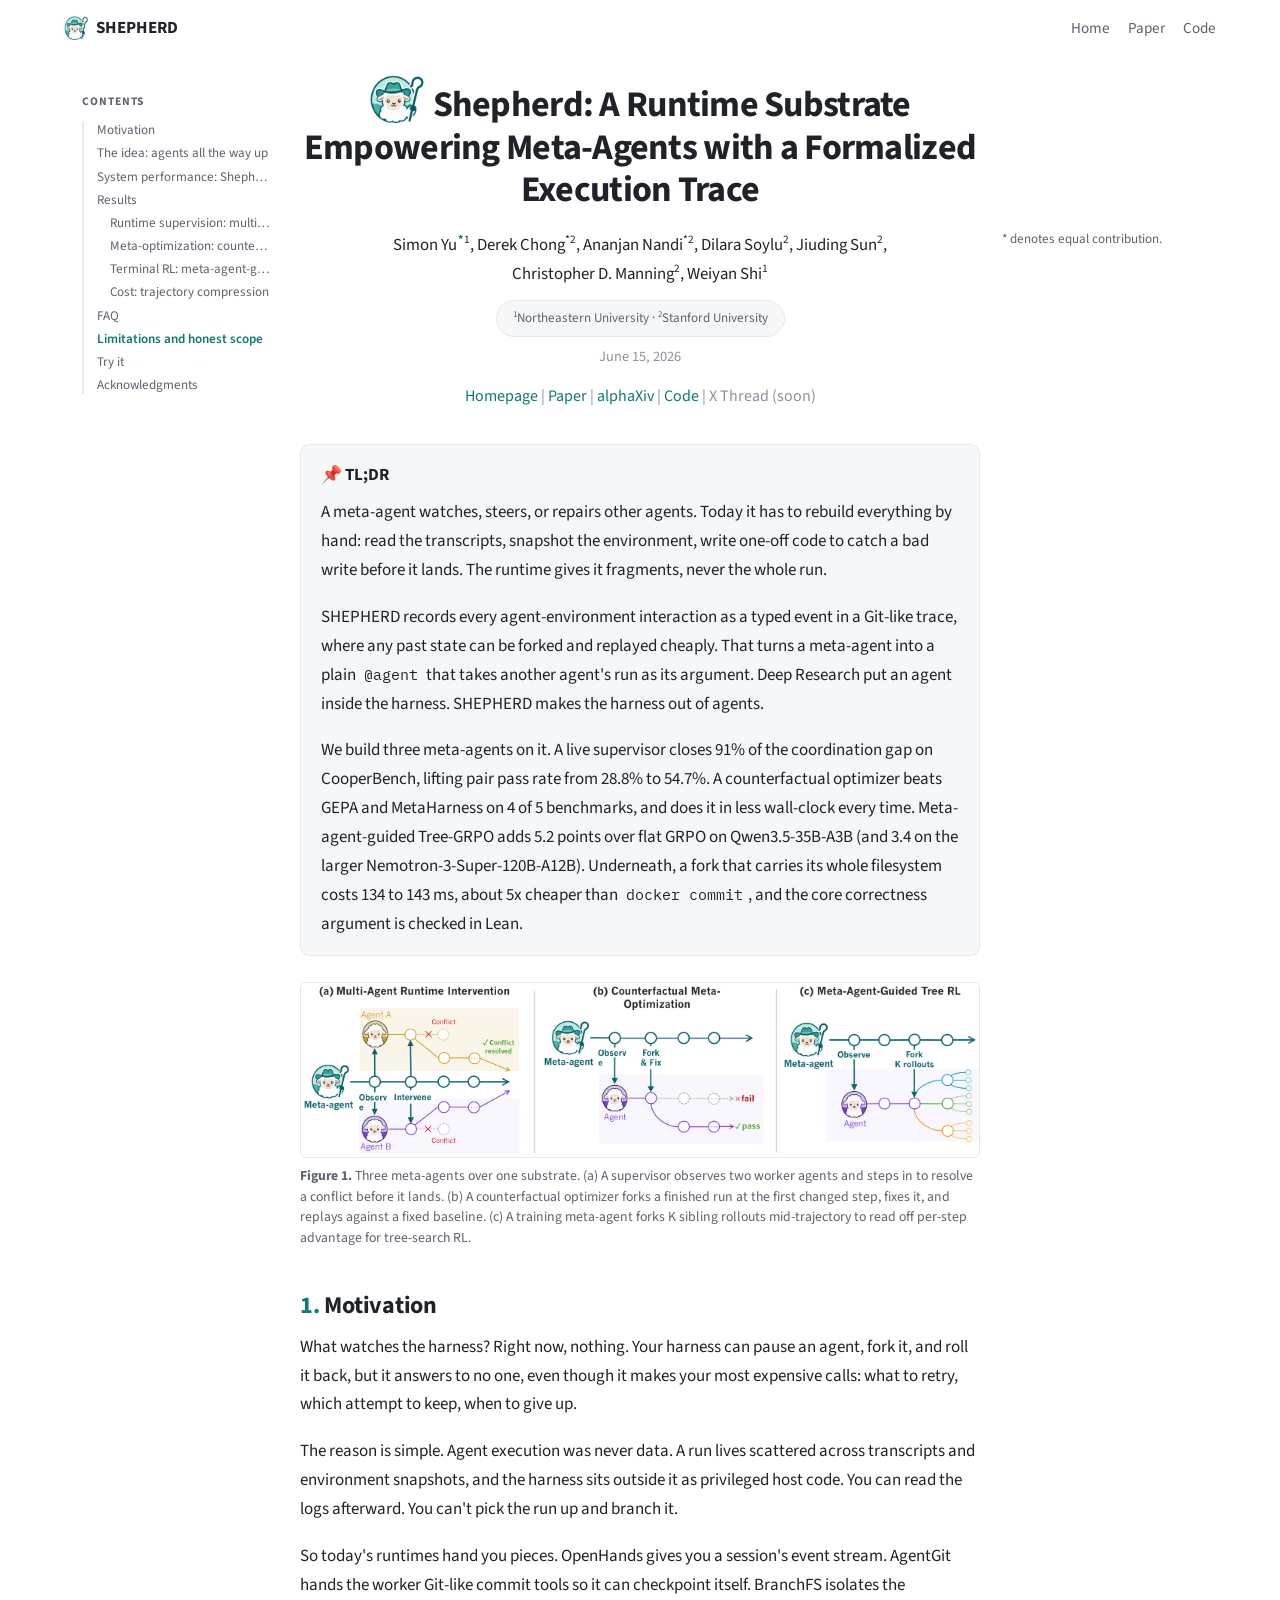
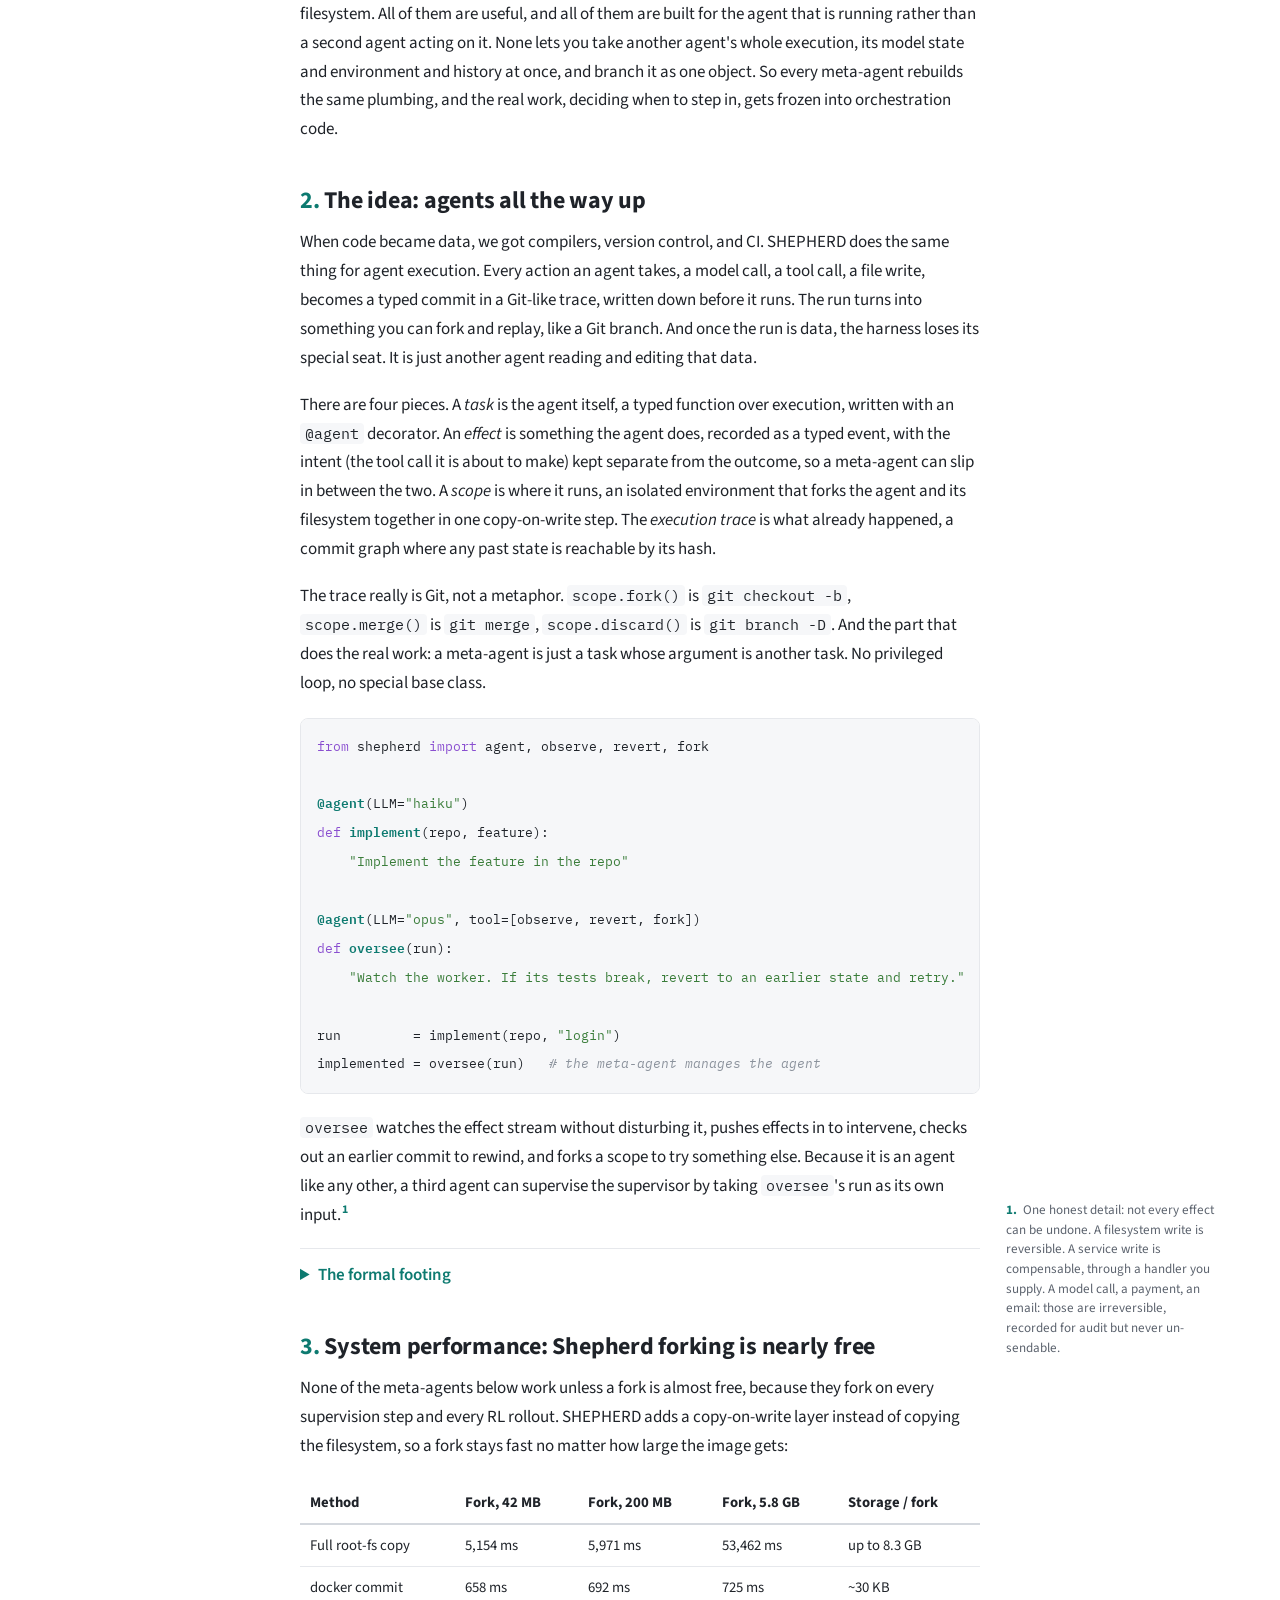
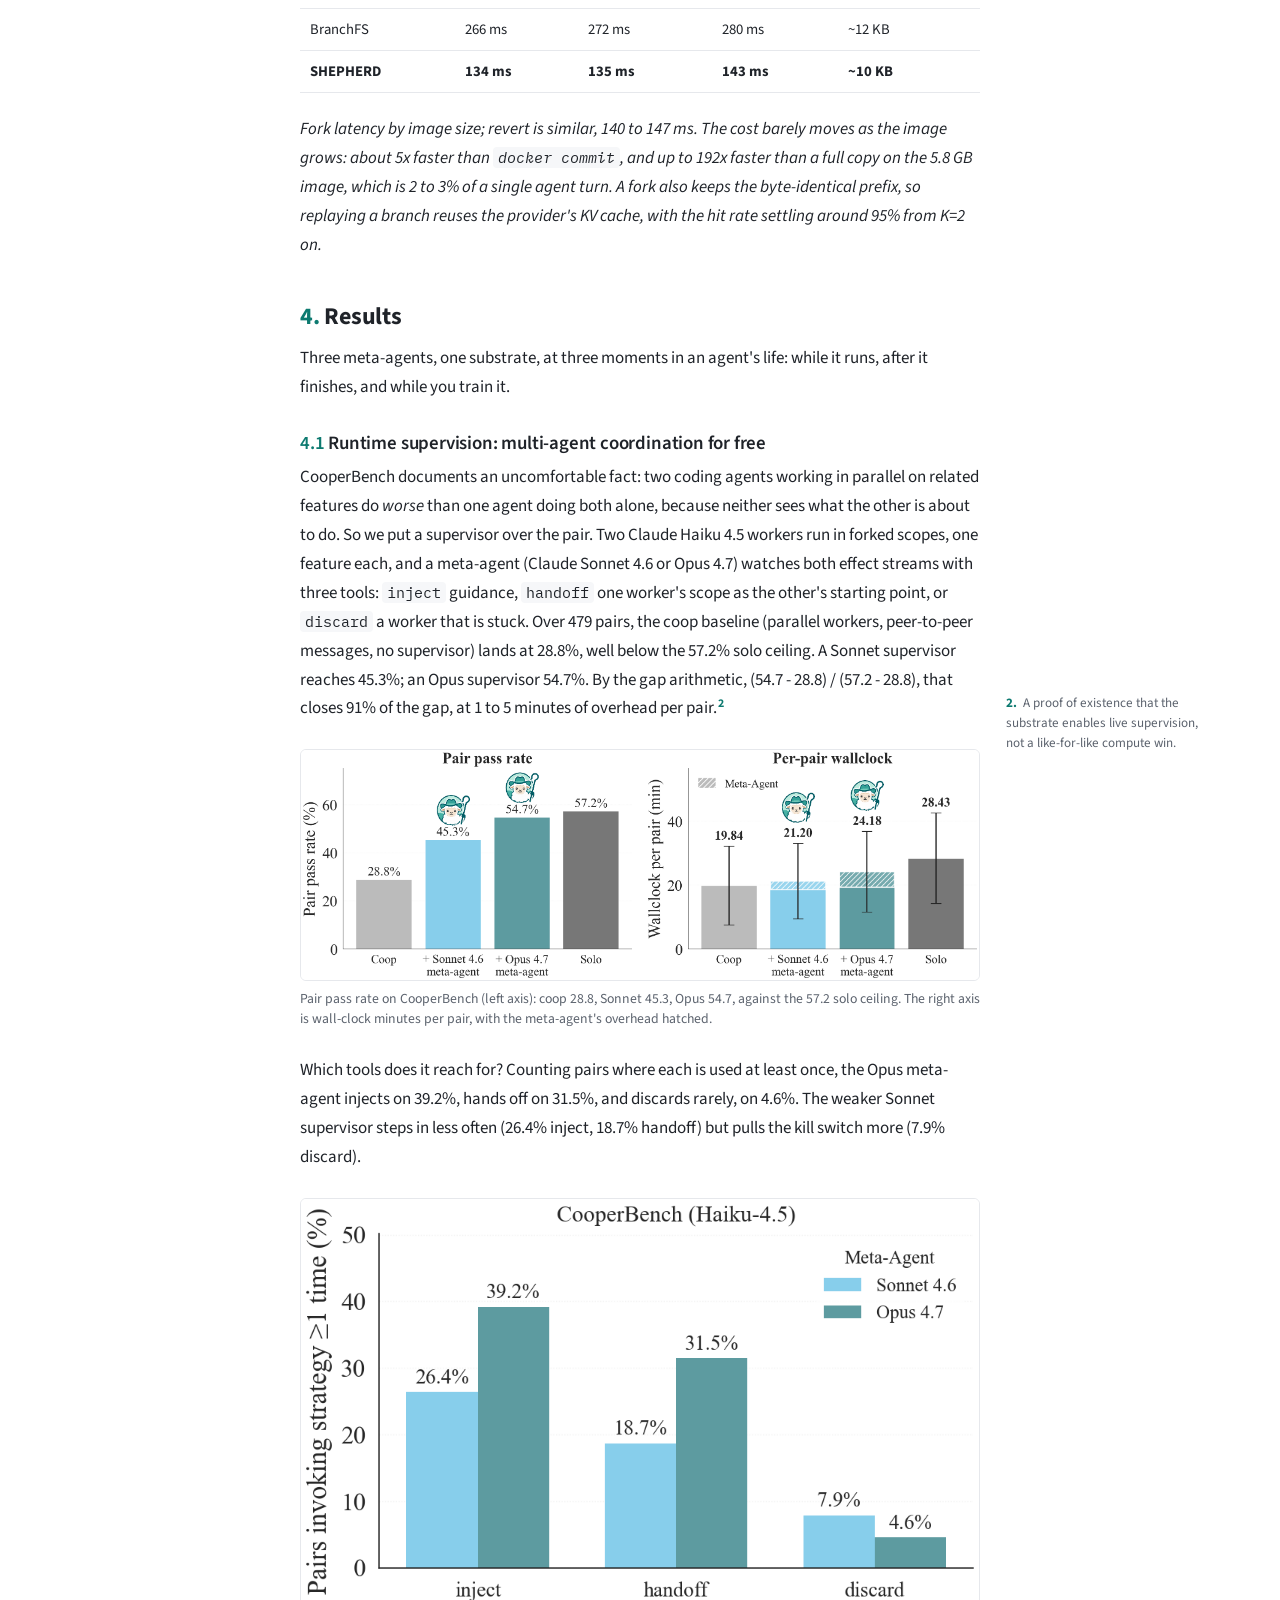
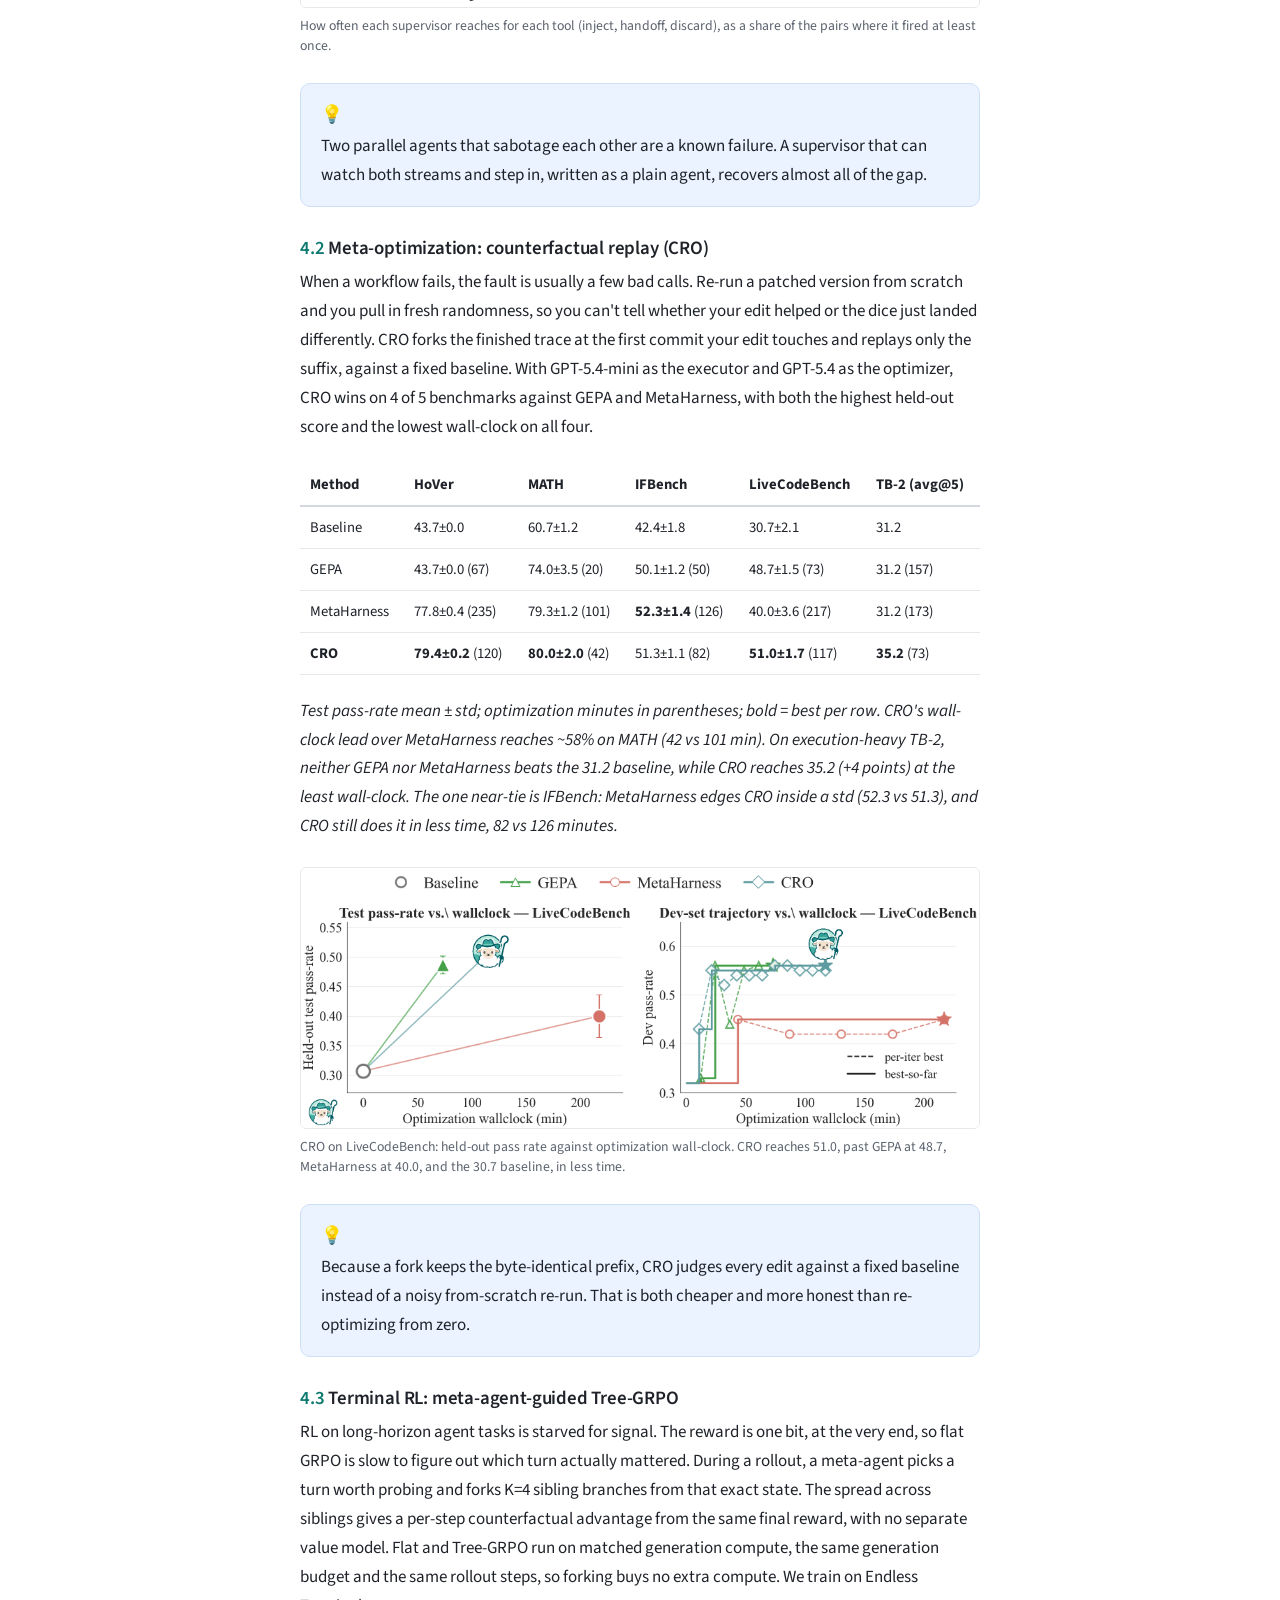
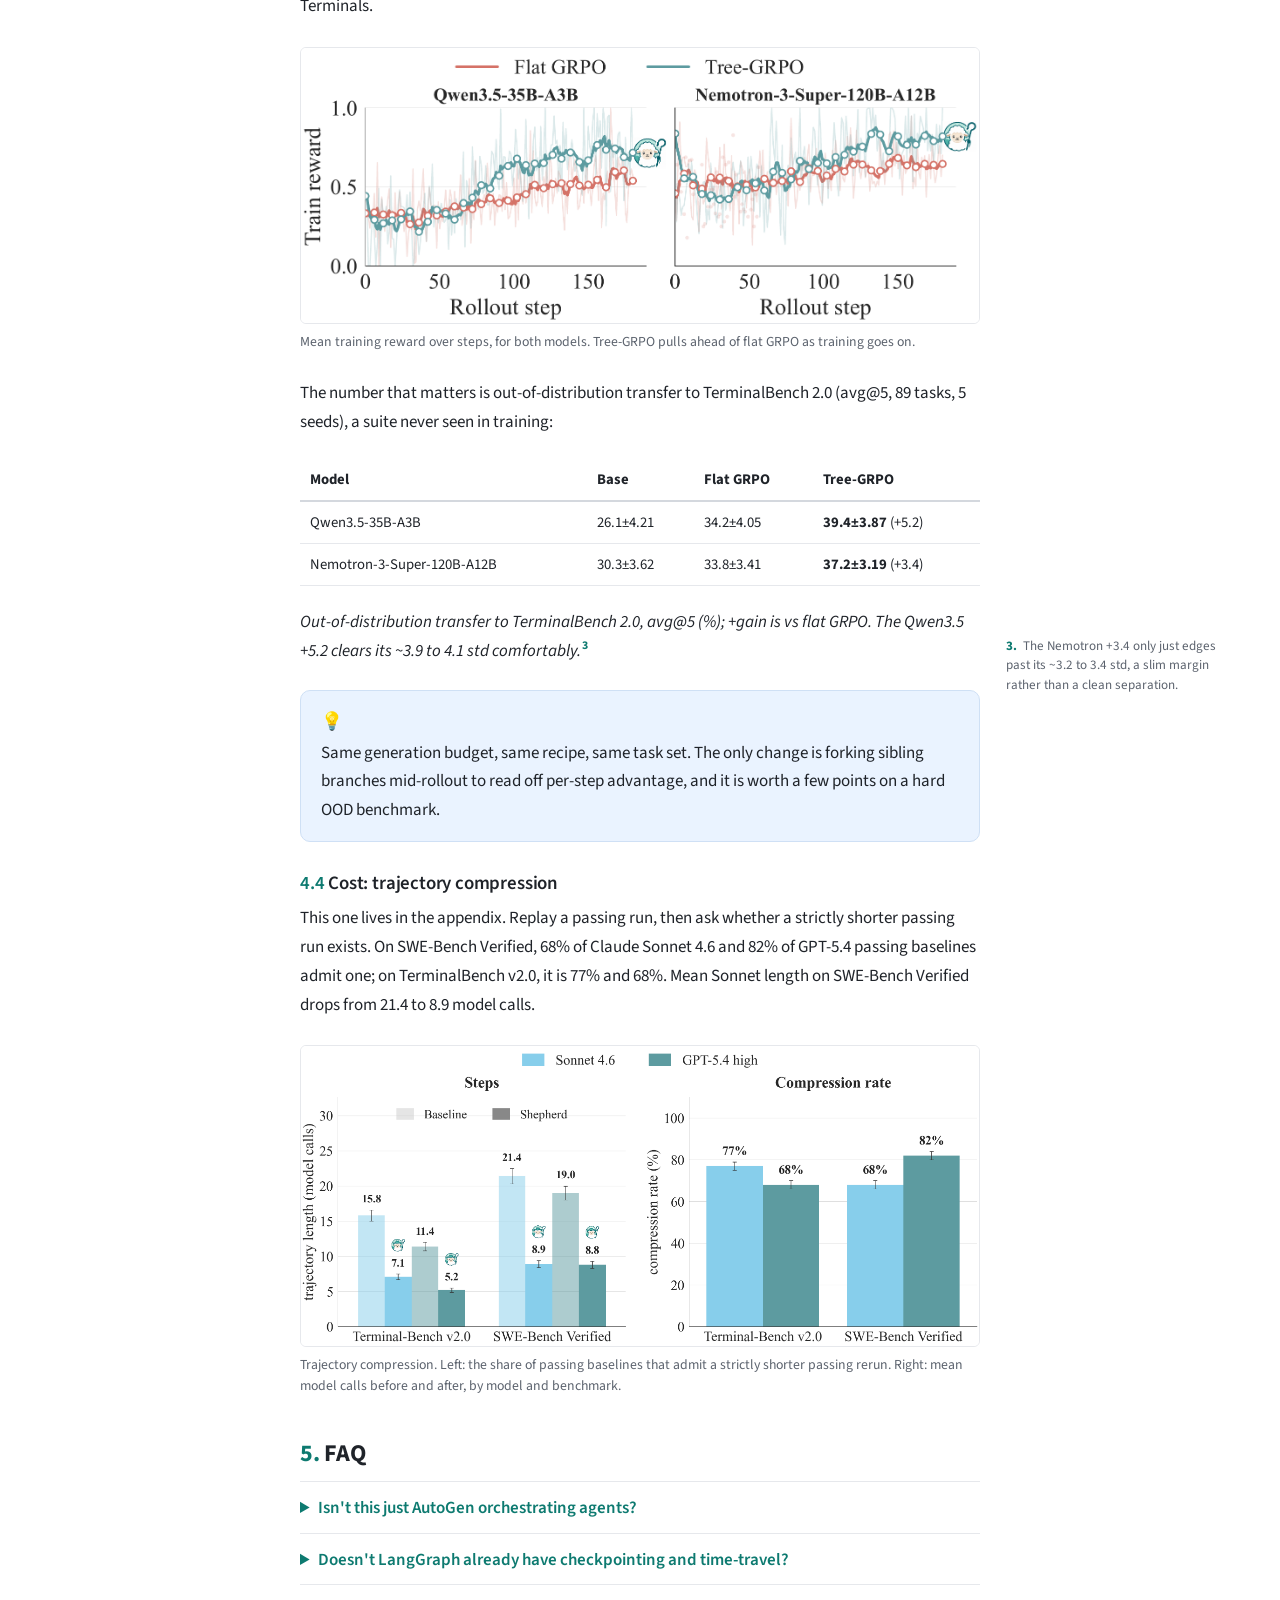
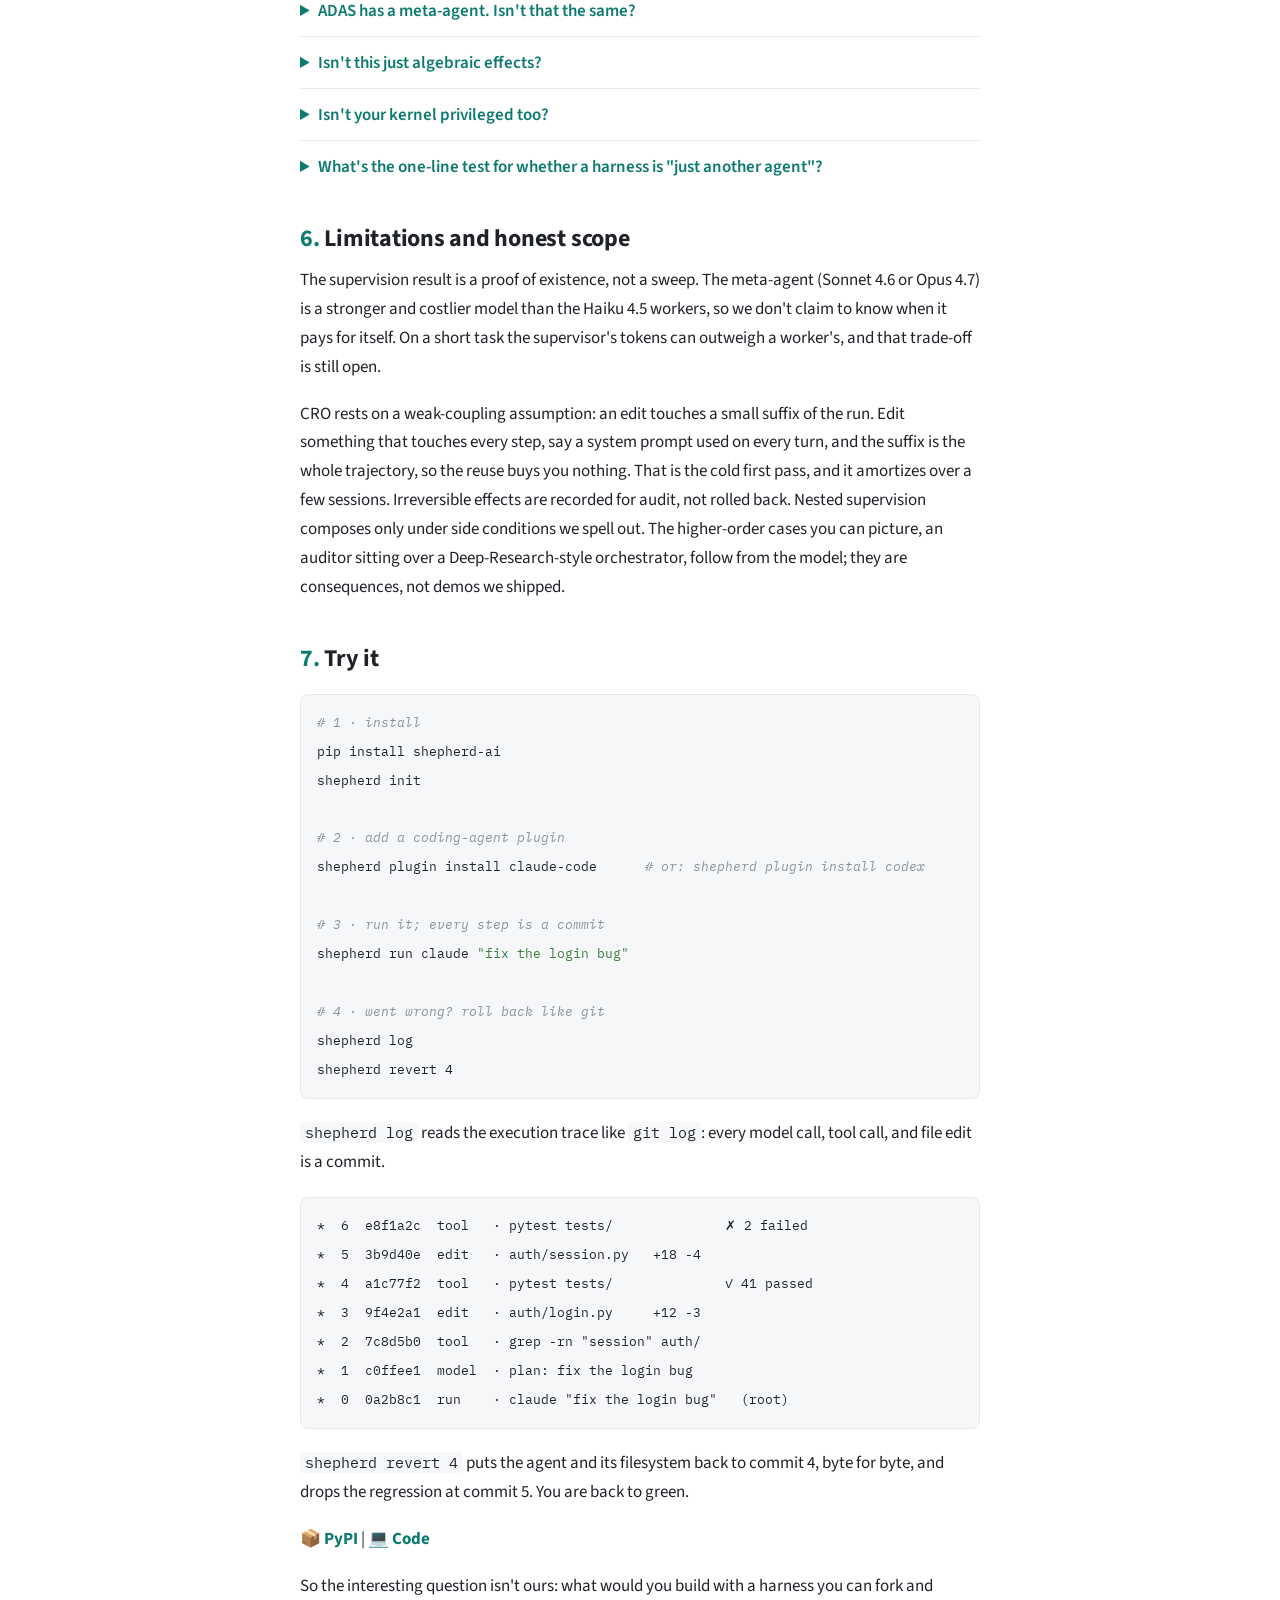
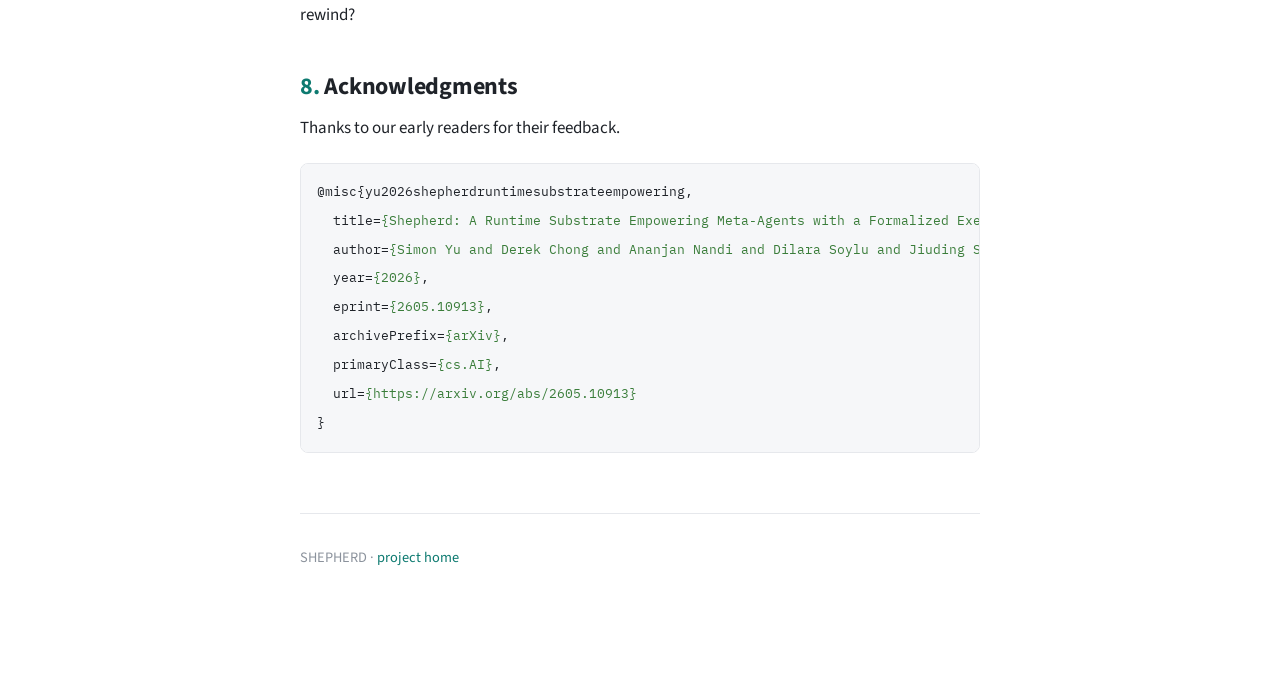
==== commit 99eedab4: "Update SHEPHERD site Co-Authored-By: Claude Opus 4.8 (1M context) <noreply@anthropic.com>" ====
--- a/blog/index.html
+++ b/blog/index.html
@@ -57,7 +57,7 @@
 <a href="https://simonucl.github.io/">Simon Yu</a><span class="sn sn--byline"><input type="checkbox" id="sn-byline" class="sn-toggle"><label for="sn-byline" class="sn-ref">*</label><span class="sn-body">* denotes equal contribution.</span></span><sup>1</sup>, <a href="https://nlp.stanford.edu/~derekch/">Derek Chong</a><sup>*</sup><sup>2</sup>, <a href="https://ananjan-nandi-9.github.io/">Ananjan Nandi</a><sup>*</sup><sup>2</sup>, <a href="https://profiles.stanford.edu/dilara">Dilara Soylu</a><sup>2</sup>, <a href="https://jiudingsun01.github.io/">Jiuding Sun</a><sup>2</sup>,<br><a href="https://nlp.stanford.edu/~manning/">Christopher D. Manning</a><sup>2</sup>, <a href="https://wyshi.github.io/">Weiyan Shi</a><sup>1</sup>      </p>
       <p class="post__affil"><span class="affil-pill"><sup>1</sup>Northeastern University &middot; <sup>2</sup>Stanford University</span></p>
 <p class="post__date">June 15, 2026</p>      <p class="post__links">
-<a href="https://chats-lab.github.io/shepherd/">Homepage</a> <span class="sep">|</span> <a href="https://arxiv.org/abs/2605.10913">Paper</a> <span class="sep">|</span> <a href="https://www.alphaxiv.org/abs/2605.10913">alphaXiv</a> <span class="sep">|</span> <a href="https://github.com/dcx/poc-crank-v2">Code</a> <span class="sep">|</span> <span class="off">X Thread (soon)</span>      </p>
+<a href="https://shepherd-agents.ai/">Homepage</a> <span class="sep">|</span> <a href="https://arxiv.org/abs/2605.10913">Paper</a> <span class="sep">|</span> <a href="https://www.alphaxiv.org/abs/2605.10913">alphaXiv</a> <span class="sep">|</span> <a href="https://github.com/dcx/poc-crank-v2">Code</a> <span class="sep">|</span> <span class="off">X Thread (soon)</span>      </p>
     </header>
     <article class="post-body">
 <aside class="callout callout--tldr">
@@ -67,8 +67,8 @@
 </aside>
 
 <figure>
-<img src="../assets/fig-teaser.png" alt="Figure 1. SHEPHERD makes an agent's whole execution a Git-like, reversible trace. A meta-agent observes, intercepts, forks, and reverts a worker (top left); the same @agent code expresses it (right); and three meta-agents built on the substrate improve runtime supervision, counterfactual optimization, and tree-RL (bottom).">
-<figcaption><strong>Figure 1.</strong> SHEPHERD makes an agent's whole execution a Git-like, reversible trace. A meta-agent observes, intercepts, forks, and reverts a worker (top left); the same <code>@agent</code> code expresses it (right); and three meta-agents built on the substrate improve runtime supervision, counterfactual optimization, and tree-RL (bottom).</figcaption>
+<img src="../assets/fig-teaser.png" alt="Figure 1. Three meta-agents over one substrate. (a) A supervisor observes two worker agents and steps in to resolve a conflict before it lands. (b) A counterfactual optimizer forks a finished run at the first changed step, fixes it, and replays against a fixed baseline. (c) A training meta-agent forks K sibling rollouts mid-trajectory to read off per-step advantage for tree-search RL.">
+<figcaption><strong>Figure 1.</strong> Three meta-agents over one substrate. (a) A supervisor observes two worker agents and steps in to resolve a conflict before it lands. (b) A counterfactual optimizer forks a finished run at the first changed step, fixes it, and replays against a fixed baseline. (c) A training meta-agent forks K sibling rollouts mid-trajectory to read off per-step advantage for tree-search RL.</figcaption>
 </figure>
 
 <h2 id="motivation">Motivation</h2>
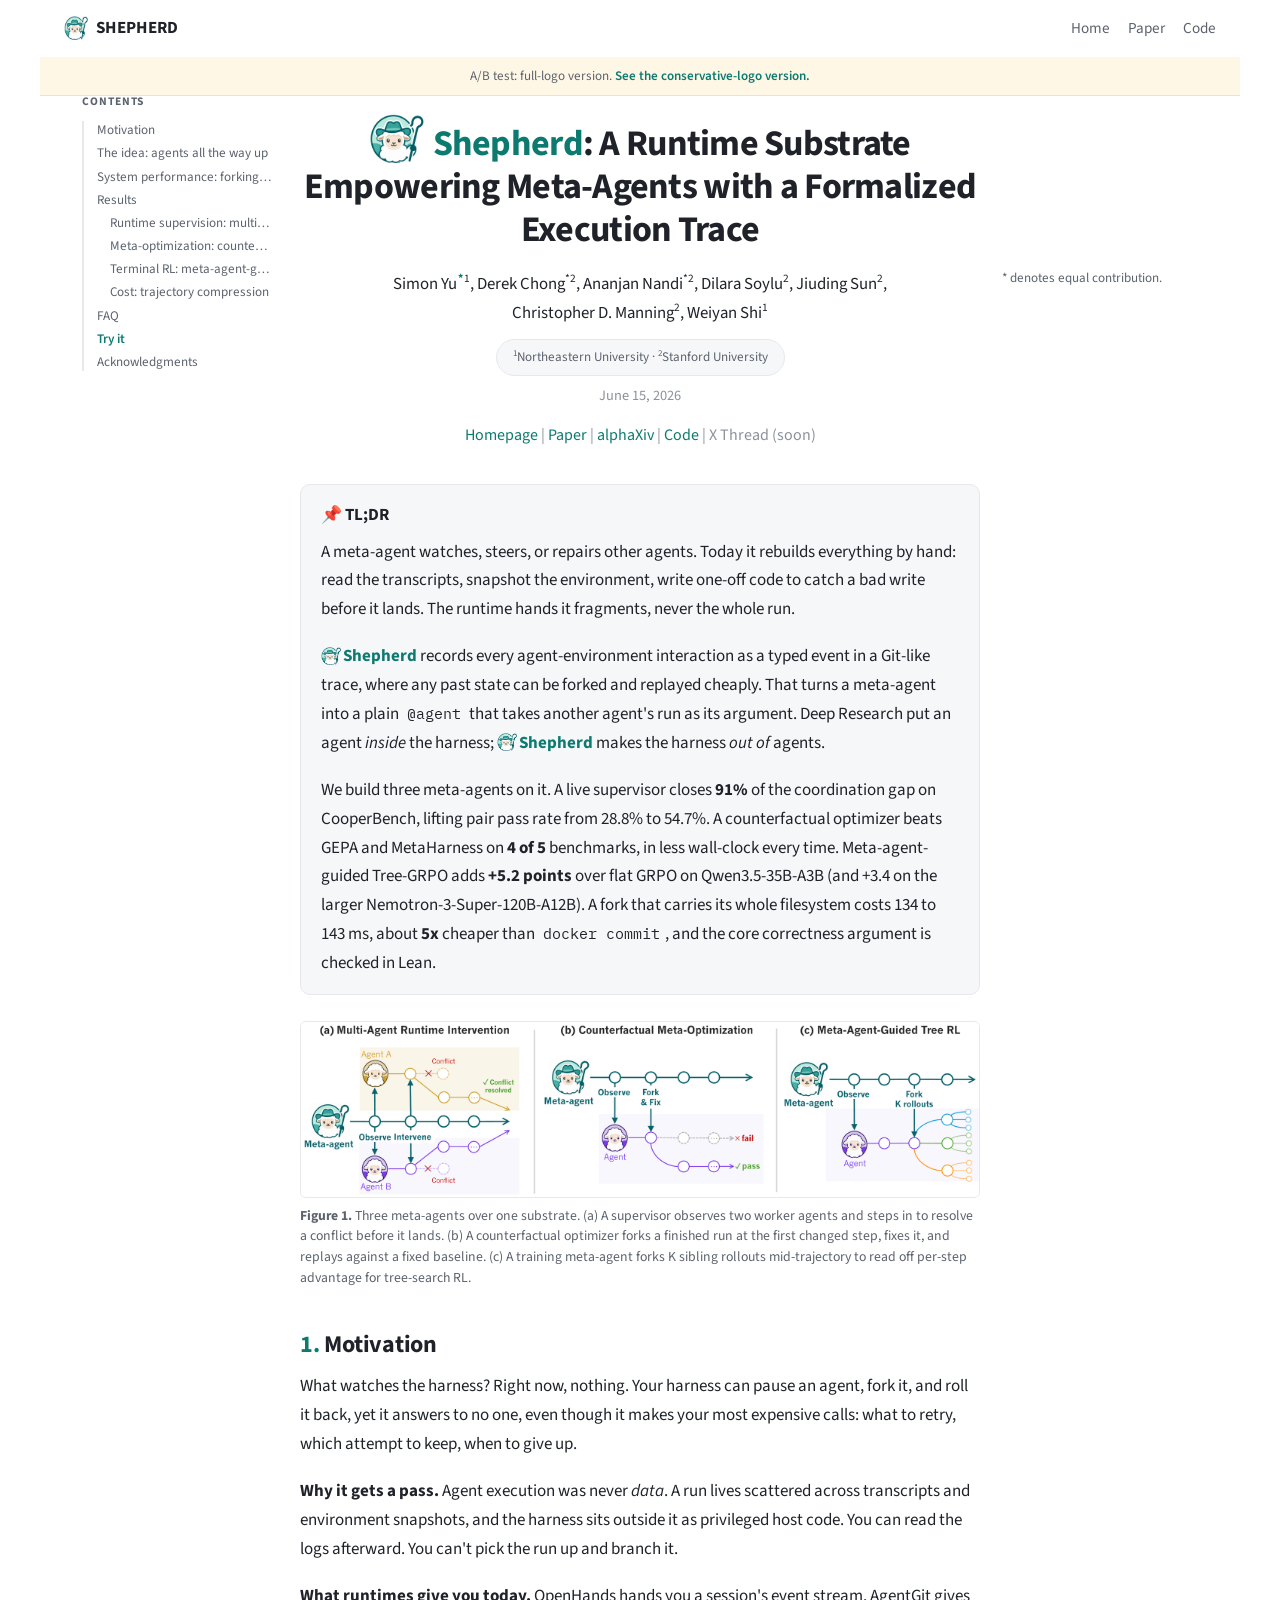
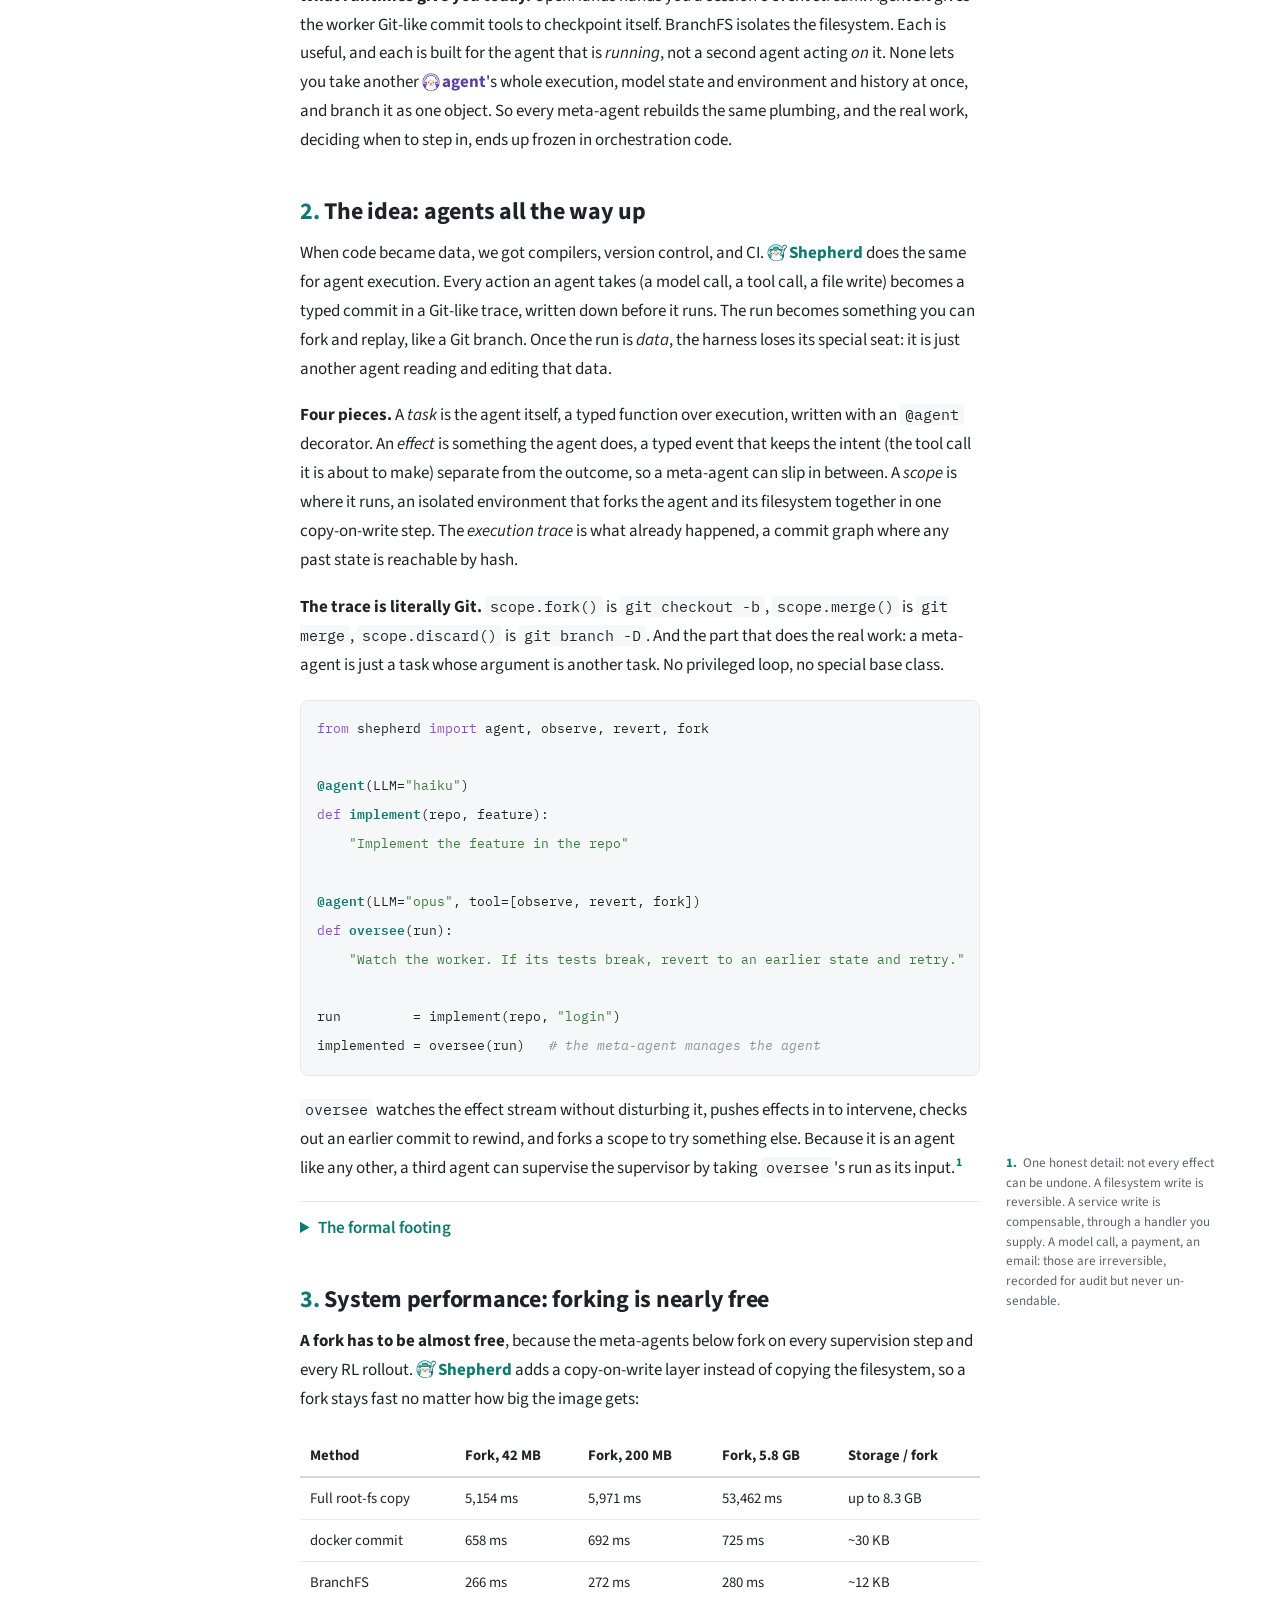
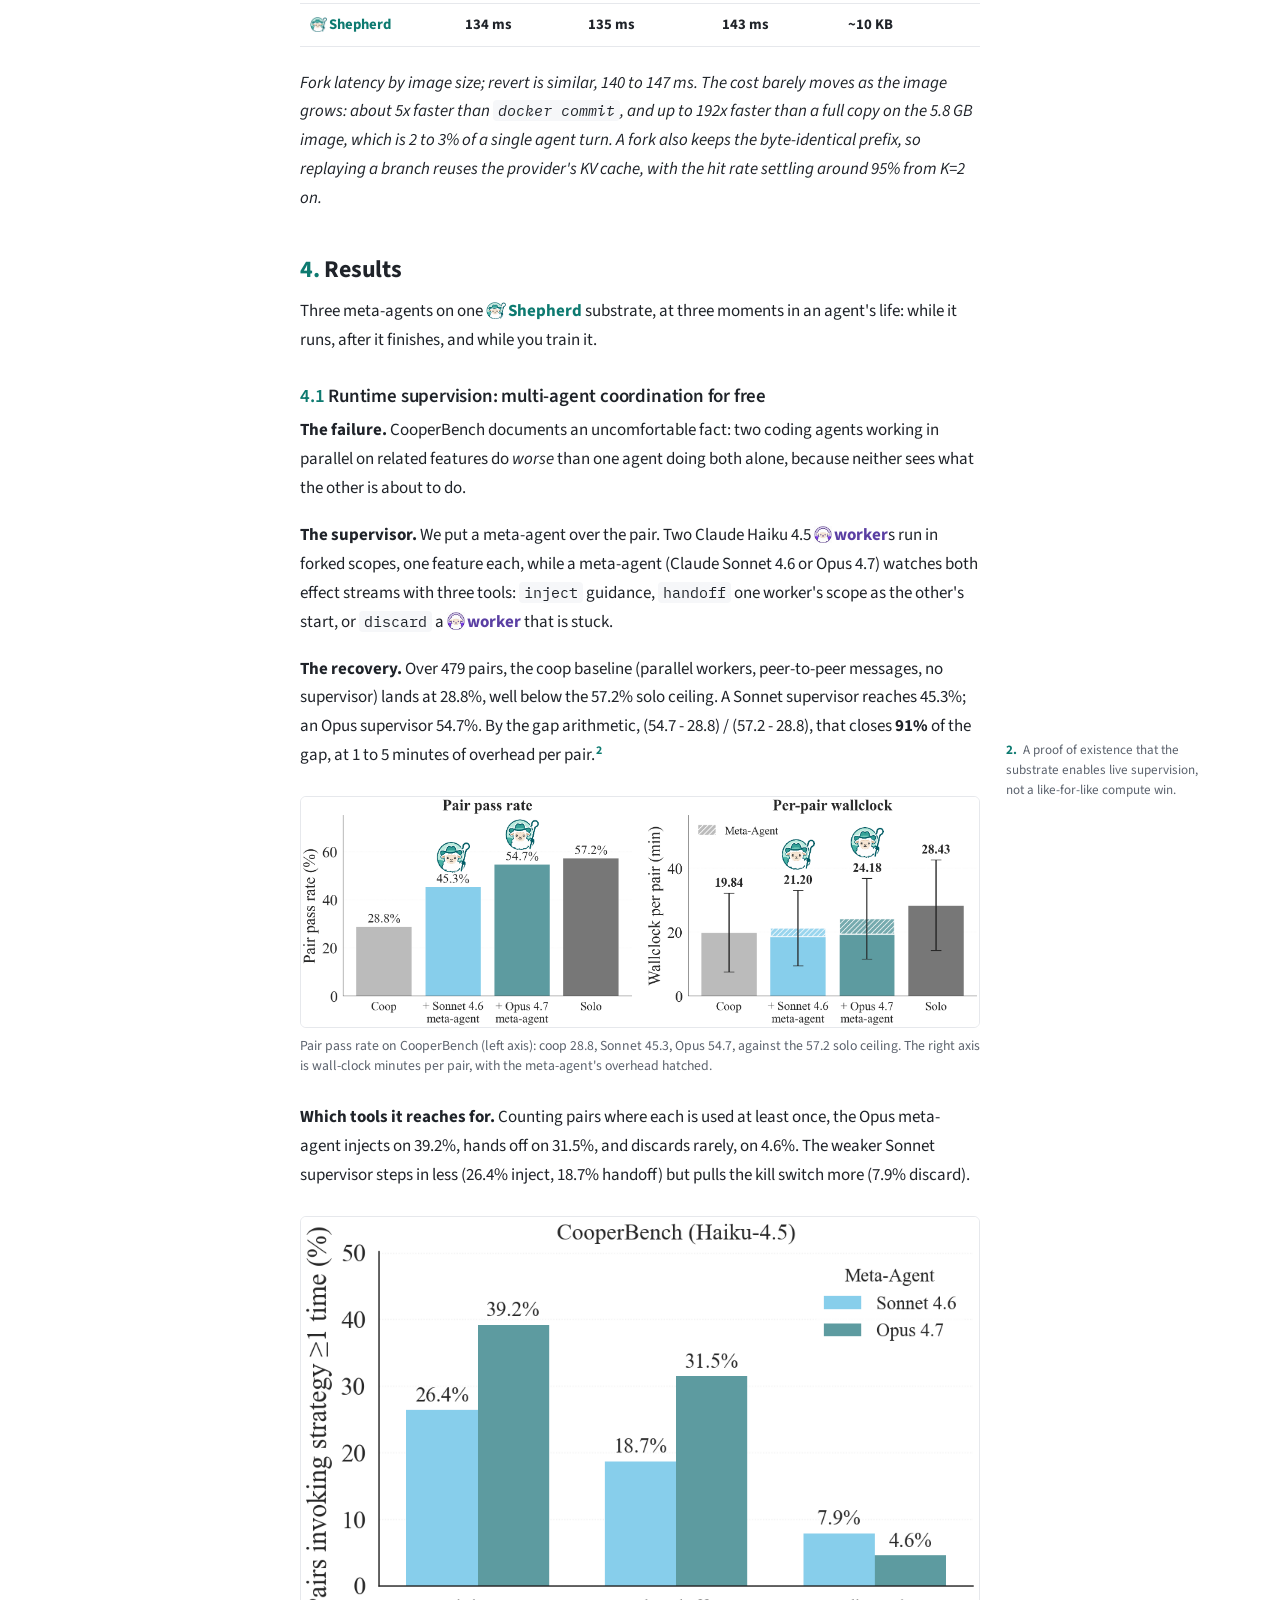
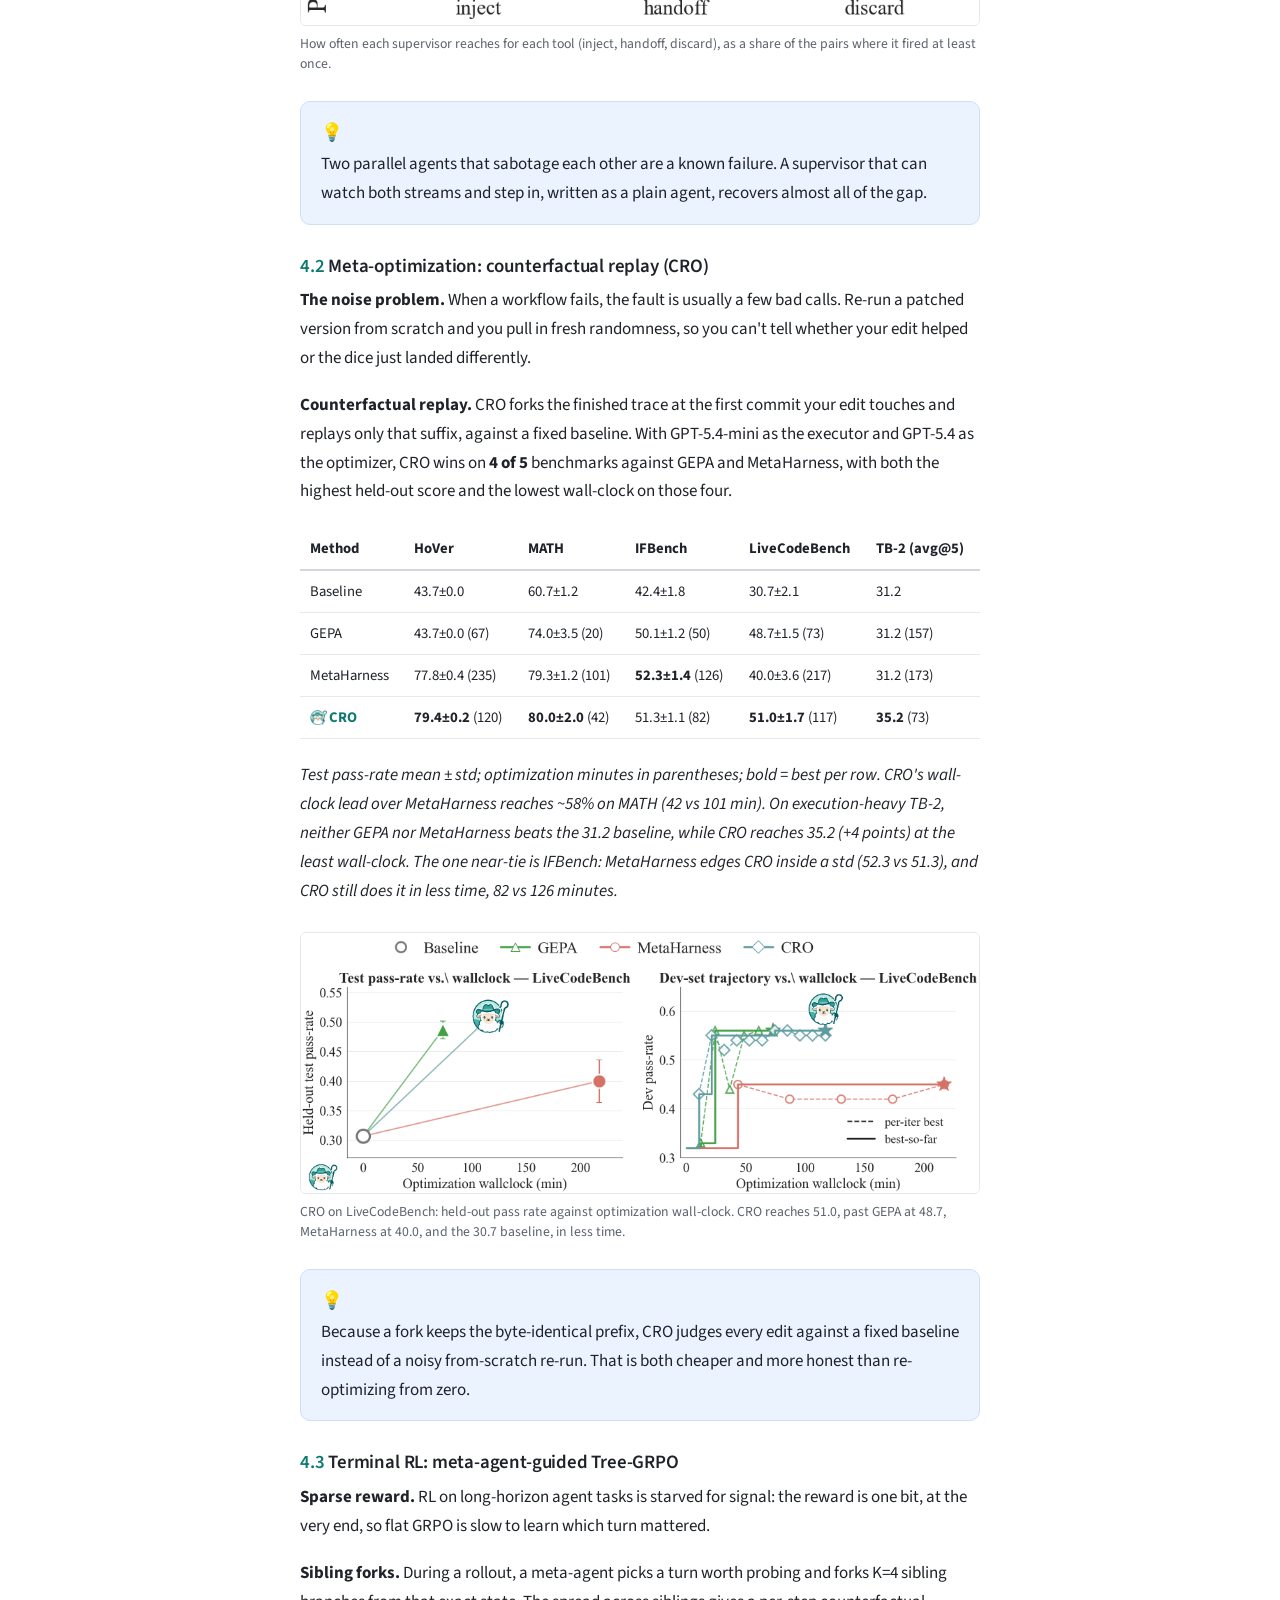
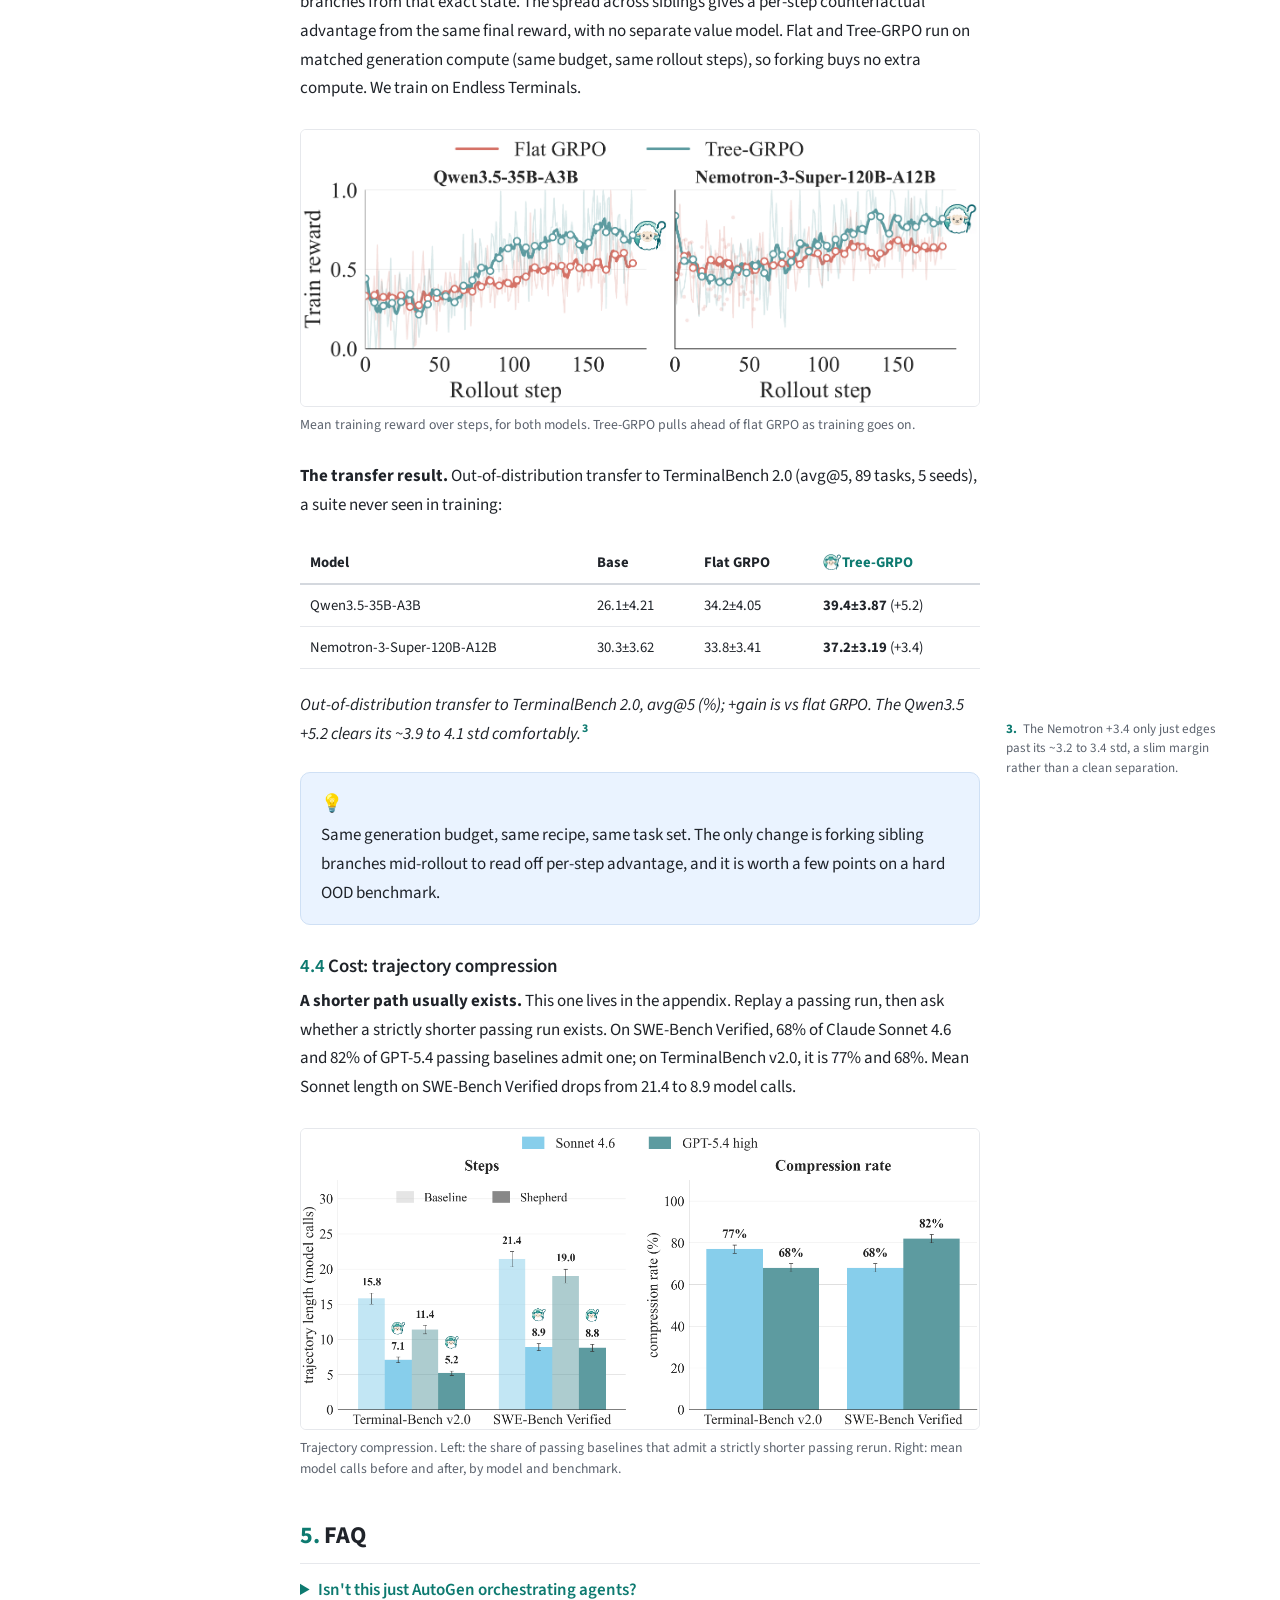
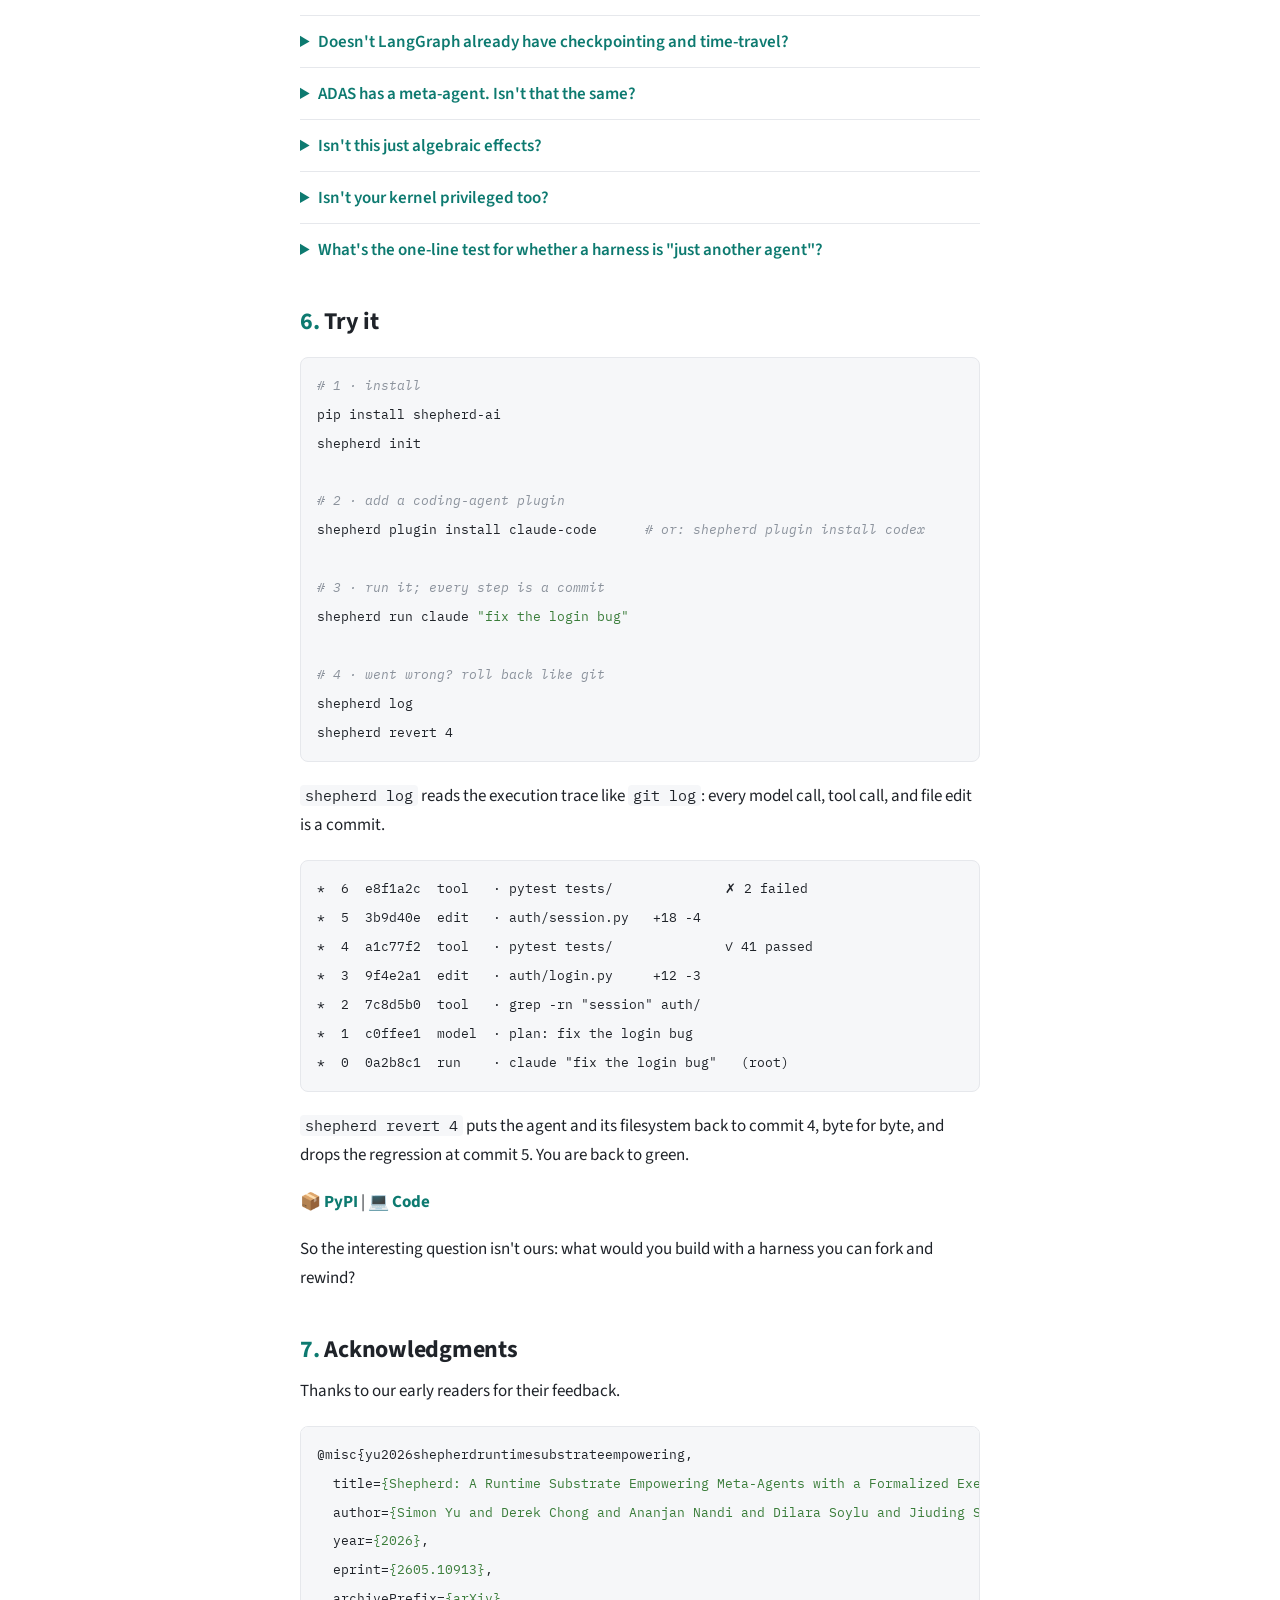
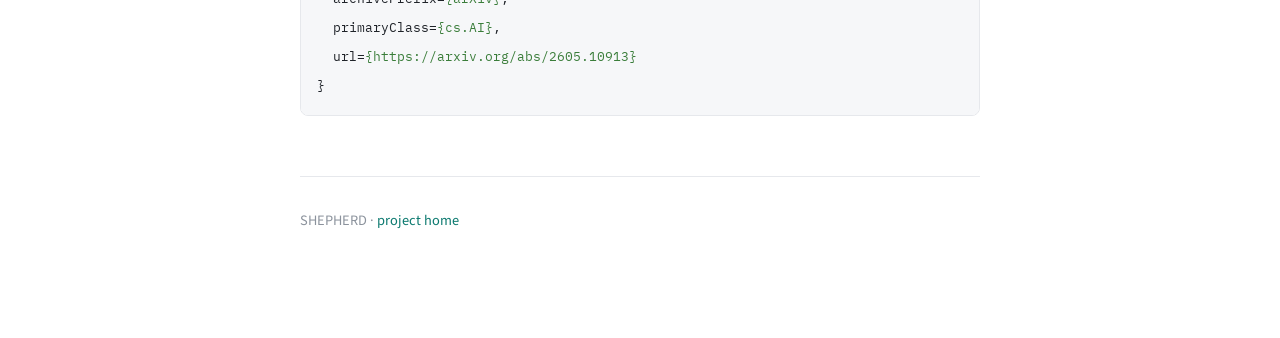
==== commit 796fdb81: "Update SHEPHERD site Co-Authored-By: Claude Opus 4.8 (1M context) <noreply@anthropic.com>" ====
--- a/blog/index.html
+++ b/blog/index.html
@@ -20,7 +20,7 @@
     <a href="https://github.com/dcx/poc-crank-v2">Code</a>
   </div>
 </nav>
-<div class="layout">
+<p class="ab-note">A/B test: full-logo version. <a href="lite.html">See the conservative-logo version.</a></p><div class="layout">
   <nav id="TOC" role="doc-toc" aria-label="Table of contents">
     <button class="toc-fab" type="button" aria-controls="toc-panel" aria-expanded="false">
       <svg class="toc-fab__icon" width="15" height="15" viewBox="0 0 16 16" aria-hidden="true"><path d="M1.5 3.5h13M1.5 8h13M1.5 12.5h8.5" fill="none" stroke="currentColor" stroke-width="1.8" stroke-linecap="round"/></svg>
@@ -33,7 +33,7 @@
 <ul>
 <li><a href="#motivation">Motivation</a></li>
 <li><a href="#the-idea-agents-all-the-way-up">The idea: agents all the way up</a></li>
-<li><a href="#system-performance-shepherd-forking-is-nearly-free">System performance: Shepherd forking is nearly free</a></li>
+<li><a href="#system-performance-forking-is-nearly-free">System performance: forking is nearly free</a></li>
 <li><a href="#results">Results</a><ul>
 <li><a href="#runtime-supervision-multi-agent-coordination-for-free">Runtime supervision: multi-agent coordination for free</a></li>
 <li><a href="#meta-optimization-counterfactual-replay-cro">Meta-optimization: counterfactual replay (CRO)</a></li>
@@ -42,7 +42,6 @@
 </ul>
 </li>
 <li><a href="#faq">FAQ</a></li>
-<li><a href="#limitations-and-honest-scope">Limitations and honest scope</a></li>
 <li><a href="#try-it">Try it</a></li>
 <li><a href="#acknowledgments">Acknowledgments</a></li>
 </ul>
@@ -52,7 +51,7 @@
   </nav>
   <main class="post">
     <header class="post__head">
-      <h1 class="post__title"><img class="post__title-logo" src="../assets/logo-shepherd.png" alt="">Shepherd: A Runtime Substrate Empowering Meta-Agents with a Formalized Execution Trace</h1>
+      <h1 class="post__title"><img class="post__title-logo" src="../assets/logo-shepherd.png" alt=""><span class="brand-name">Shepherd</span>: A Runtime Substrate Empowering Meta-Agents with a Formalized Execution Trace</h1>
       <p class="post__authors">
 <a href="https://simonucl.github.io/">Simon Yu</a><span class="sn sn--byline"><input type="checkbox" id="sn-byline" class="sn-toggle"><label for="sn-byline" class="sn-ref">*</label><span class="sn-body">* denotes equal contribution.</span></span><sup>1</sup>, <a href="https://nlp.stanford.edu/~derekch/">Derek Chong</a><sup>*</sup><sup>2</sup>, <a href="https://ananjan-nandi-9.github.io/">Ananjan Nandi</a><sup>*</sup><sup>2</sup>, <a href="https://profiles.stanford.edu/dilara">Dilara Soylu</a><sup>2</sup>, <a href="https://jiudingsun01.github.io/">Jiuding Sun</a><sup>2</sup>,<br><a href="https://nlp.stanford.edu/~manning/">Christopher D. Manning</a><sup>2</sup>, <a href="https://wyshi.github.io/">Weiyan Shi</a><sup>1</sup>      </p>
       <p class="post__affil"><span class="affil-pill"><sup>1</sup>Northeastern University &middot; <sup>2</sup>Stanford University</span></p>
@@ -61,9 +60,9 @@
     </header>
     <article class="post-body">
 <aside class="callout callout--tldr">
-<p>A meta-agent watches, steers, or repairs other agents. Today it has to rebuild everything by hand: read the transcripts, snapshot the environment, write one-off code to catch a bad write before it lands. The runtime gives it fragments, never the whole run.</p>
-<p>SHEPHERD records every agent-environment interaction as a typed event in a Git-like trace, where any past state can be forked and replayed cheaply. That turns a meta-agent into a plain <code>@agent</code> that takes another agent's run as its argument. Deep Research put an agent inside the harness. SHEPHERD makes the harness out of agents.</p>
-<p>We build three meta-agents on it. A live supervisor closes 91% of the coordination gap on CooperBench, lifting pair pass rate from 28.8% to 54.7%. A counterfactual optimizer beats GEPA and MetaHarness on 4 of 5 benchmarks, and does it in less wall-clock every time. Meta-agent-guided Tree-GRPO adds 5.2 points over flat GRPO on Qwen3.5-35B-A3B (and 3.4 on the larger Nemotron-3-Super-120B-A12B). Underneath, a fork that carries its whole filesystem costs 134 to 143 ms, about 5x cheaper than <code>docker commit</code>, and the core correctness argument is checked in Lean.</p>
+<p>A meta-agent watches, steers, or repairs other agents. Today it rebuilds everything by hand: read the transcripts, snapshot the environment, write one-off code to catch a bad write before it lands. The runtime hands it fragments, never the whole run.</p>
+<p><span class="brand"><img class="brand__logo" src="../assets/logo-shepherd.png" alt="">Shepherd</span> records every agent-environment interaction as a typed event in a Git-like trace, where any past state can be forked and replayed cheaply. That turns a meta-agent into a plain <code>@agent</code> that takes another agent's run as its argument. Deep Research put an agent <em>inside</em> the harness; <span class="brand"><img class="brand__logo" src="../assets/logo-shepherd.png" alt="">Shepherd</span> makes the harness <em>out of</em> agents.</p>
+<p>We build three meta-agents on it. A live supervisor closes <strong>91%</strong> of the coordination gap on CooperBench, lifting pair pass rate from 28.8% to 54.7%. A counterfactual optimizer beats GEPA and MetaHarness on <strong>4 of 5</strong> benchmarks, in less wall-clock every time. Meta-agent-guided Tree-GRPO adds <strong>+5.2 points</strong> over flat GRPO on Qwen3.5-35B-A3B (and +3.4 on the larger Nemotron-3-Super-120B-A12B). A fork that carries its whole filesystem costs 134 to 143 ms, about <strong>5x</strong> cheaper than <code>docker commit</code>, and the core correctness argument is checked in Lean.</p>
 </aside>
 
 <figure>
@@ -72,13 +71,13 @@
 </figure>
 
 <h2 id="motivation">Motivation</h2>
-<p>What watches the harness? Right now, nothing. Your harness can pause an agent, fork it, and roll it back, but it answers to no one, even though it makes your most expensive calls: what to retry, which attempt to keep, when to give up.</p>
-<p>The reason is simple. Agent execution was never data. A run lives scattered across transcripts and environment snapshots, and the harness sits outside it as privileged host code. You can read the logs afterward. You can't pick the run up and branch it.</p>
-<p>So today's runtimes hand you pieces. OpenHands gives you a session's event stream. AgentGit hands the worker Git-like commit tools so it can checkpoint itself. BranchFS isolates the filesystem. All of them are useful, and all of them are built for the agent that is running rather than a second agent acting on it. None lets you take another agent's whole execution, its model state and environment and history at once, and branch it as one object. So every meta-agent rebuilds the same plumbing, and the real work, deciding when to step in, gets frozen into orchestration code.</p>
+<p>What watches the harness? Right now, nothing. Your harness can pause an agent, fork it, and roll it back, yet it answers to no one, even though it makes your most expensive calls: what to retry, which attempt to keep, when to give up.</p>
+<p><strong>Why it gets a pass.</strong> Agent execution was never <em>data</em>. A run lives scattered across transcripts and environment snapshots, and the harness sits outside it as privileged host code. You can read the logs afterward. You can't pick the run up and branch it.</p>
+<p><strong>What runtimes give you today.</strong> OpenHands hands you a session's event stream. AgentGit gives the worker Git-like commit tools to checkpoint itself. BranchFS isolates the filesystem. Each is useful, and each is built for the agent that is <em>running</em>, not a second agent acting <em>on</em> it. None lets you take another <span class="brand brand--worker"><img class="brand__logo" src="../assets/logo-agent.png" alt="">agent</span>'s whole execution, model state and environment and history at once, and branch it as one object. So every meta-agent rebuilds the same plumbing, and the real work, deciding when to step in, ends up frozen in orchestration code.</p>
 <h2 id="the-idea-agents-all-the-way-up">The idea: agents all the way up</h2>
-<p>When code became data, we got compilers, version control, and CI. SHEPHERD does the same thing for agent execution. Every action an agent takes, a model call, a tool call, a file write, becomes a typed commit in a Git-like trace, written down before it runs. The run turns into something you can fork and replay, like a Git branch. And once the run is data, the harness loses its special seat. It is just another agent reading and editing that data.</p>
-<p>There are four pieces. A <em>task</em> is the agent itself, a typed function over execution, written with an <code>@agent</code> decorator. An <em>effect</em> is something the agent does, recorded as a typed event, with the intent (the tool call it is about to make) kept separate from the outcome, so a meta-agent can slip in between the two. A <em>scope</em> is where it runs, an isolated environment that forks the agent and its filesystem together in one copy-on-write step. The <em>execution trace</em> is what already happened, a commit graph where any past state is reachable by its hash.</p>
-<p>The trace really is Git, not a metaphor. <code>scope.fork()</code> is <code>git checkout -b</code>, <code>scope.merge()</code> is <code>git merge</code>, <code>scope.discard()</code> is <code>git branch -D</code>. And the part that does the real work: a meta-agent is just a task whose argument is another task. No privileged loop, no special base class.</p>
+<p>When code became data, we got compilers, version control, and CI. <span class="brand"><img class="brand__logo" src="../assets/logo-shepherd.png" alt="">Shepherd</span> does the same for agent execution. Every action an agent takes (a model call, a tool call, a file write) becomes a typed commit in a Git-like trace, written down before it runs. The run becomes something you can fork and replay, like a Git branch. Once the run is <em>data</em>, the harness loses its special seat: it is just another agent reading and editing that data.</p>
+<p><strong>Four pieces.</strong> A <em>task</em> is the agent itself, a typed function over execution, written with an <code>@agent</code> decorator. An <em>effect</em> is something the agent does, a typed event that keeps the intent (the tool call it is about to make) separate from the outcome, so a meta-agent can slip in between. A <em>scope</em> is where it runs, an isolated environment that forks the agent and its filesystem together in one copy-on-write step. The <em>execution trace</em> is what already happened, a commit graph where any past state is reachable by hash.</p>
+<p><strong>The trace is literally Git.</strong> <code>scope.fork()</code> is <code>git checkout -b</code>, <code>scope.merge()</code> is <code>git merge</code>, <code>scope.discard()</code> is <code>git branch -D</code>. And the part that does the real work: a meta-agent is just a task whose argument is another task. No privileged loop, no special base class.</p>
 <div class="hl"><pre><span></span><code><span class="kn">from</span><span class="w"> </span><span class="nn">shepherd</span><span class="w"> </span><span class="kn">import</span> <span class="n">agent</span><span class="p">,</span> <span class="n">observe</span><span class="p">,</span> <span class="n">revert</span><span class="p">,</span> <span class="n">fork</span>
 
 <span class="nd">@agent</span><span class="p">(</span><span class="n">LLM</span><span class="o">=</span><span class="s2">&quot;haiku&quot;</span><span class="p">)</span>
@@ -93,7 +92,7 @@
 <span class="n">implemented</span> <span class="o">=</span> <span class="n">oversee</span><span class="p">(</span><span class="n">run</span><span class="p">)</span>   <span class="c1"># the meta-agent manages the agent</span>
 </code></pre></div>
 
-<p><code>oversee</code> watches the effect stream without disturbing it, pushes effects in to intervene, checks out an earlier commit to rewind, and forks a scope to try something else. Because it is an agent like any other, a third agent can supervise the supervisor by taking <code>oversee</code>'s run as its own input.<span class="sn"><input type="checkbox" id="sn1" class="sn-toggle"><label for="sn1" class="sn-ref">1</label><span class="sn-body"><span class="sn-num">1.</span> One honest detail: not every effect can be undone. A filesystem write is reversible. A service write is compensable, through a handler you supply. A model call, a payment, an email: those are irreversible, recorded for audit but never un-sendable.</span></span></p>
+<p><code>oversee</code> watches the effect stream without disturbing it, pushes effects in to intervene, checks out an earlier commit to rewind, and forks a scope to try something else. Because it is an agent like any other, a third agent can supervise the supervisor by taking <code>oversee</code>'s run as its input.<span class="sn"><input type="checkbox" id="sn1" class="sn-toggle"><label for="sn1" class="sn-ref">1</label><span class="sn-body"><span class="sn-num">1.</span> One honest detail: not every effect can be undone. A filesystem write is reversible. A service write is compensable, through a handler you supply. A model call, a payment, an email: those are irreversible, recorded for audit but never un-sendable.</span></span></p>
 <details>
 <summary>The formal footing</summary>
 
@@ -101,8 +100,8 @@
 
 </details>
 
-<h2 id="system-performance-shepherd-forking-is-nearly-free">System performance: Shepherd forking is nearly free</h2>
-<p>None of the meta-agents below work unless a fork is almost free, because they fork on every supervision step and every RL rollout. SHEPHERD adds a copy-on-write layer instead of copying the filesystem, so a fork stays fast no matter how large the image gets:</p>
+<h2 id="system-performance-forking-is-nearly-free">System performance: forking is nearly free</h2>
+<p><strong>A fork has to be almost free</strong>, because the meta-agents below fork on every supervision step and every RL rollout. <span class="brand"><img class="brand__logo" src="../assets/logo-shepherd.png" alt="">Shepherd</span> adds a copy-on-write layer instead of copying the filesystem, so a fork stays fast no matter how big the image gets:</p>
 <table>
 <thead>
 <tr>
@@ -136,7 +135,7 @@
 <td>~12 KB</td>
 </tr>
 <tr>
-<td><strong>SHEPHERD</strong></td>
+<td><span class="brand"><img class="brand__logo" src="../assets/logo-shepherd.png" alt="">Shepherd</span></td>
 <td><strong>134 ms</strong></td>
 <td><strong>135 ms</strong></td>
 <td><strong>143 ms</strong></td>
@@ -146,15 +145,17 @@
 </table>
 <p><em>Fork latency by image size; revert is similar, 140 to 147 ms. The cost barely moves as the image grows: about 5x faster than <code>docker commit</code>, and up to 192x faster than a full copy on the 5.8 GB image, which is 2 to 3% of a single agent turn. A fork also keeps the byte-identical prefix, so replaying a branch reuses the provider's KV cache, with the hit rate settling around 95% from K=2 on.</em></p>
 <h2 id="results">Results</h2>
-<p>Three meta-agents, one substrate, at three moments in an agent's life: while it runs, after it finishes, and while you train it.</p>
+<p>Three meta-agents on one <span class="brand"><img class="brand__logo" src="../assets/logo-shepherd.png" alt="">Shepherd</span> substrate, at three moments in an agent's life: while it runs, after it finishes, and while you train it.</p>
 <h3 id="runtime-supervision-multi-agent-coordination-for-free">Runtime supervision: multi-agent coordination for free</h3>
-<p>CooperBench documents an uncomfortable fact: two coding agents working in parallel on related features do <em>worse</em> than one agent doing both alone, because neither sees what the other is about to do. So we put a supervisor over the pair. Two Claude Haiku 4.5 workers run in forked scopes, one feature each, and a meta-agent (Claude Sonnet 4.6 or Opus 4.7) watches both effect streams with three tools: <code>inject</code> guidance, <code>handoff</code> one worker's scope as the other's starting point, or <code>discard</code> a worker that is stuck. Over 479 pairs, the coop baseline (parallel workers, peer-to-peer messages, no supervisor) lands at 28.8%, well below the 57.2% solo ceiling. A Sonnet supervisor reaches 45.3%; an Opus supervisor 54.7%. By the gap arithmetic, (54.7 - 28.8) / (57.2 - 28.8), that closes 91% of the gap, at 1 to 5 minutes of overhead per pair.<span class="sn"><input type="checkbox" id="sn2" class="sn-toggle"><label for="sn2" class="sn-ref">2</label><span class="sn-body"><span class="sn-num">2.</span> A proof of existence that the substrate enables live supervision, not a like-for-like compute win.</span></span></p>
+<p><strong>The failure.</strong> CooperBench documents an uncomfortable fact: two coding agents working in parallel on related features do <em>worse</em> than one agent doing both alone, because neither sees what the other is about to do.</p>
+<p><strong>The supervisor.</strong> We put a meta-agent over the pair. Two Claude Haiku 4.5 <span class="brand brand--worker"><img class="brand__logo" src="../assets/logo-agent.png" alt="">worker</span>s run in forked scopes, one feature each, while a meta-agent (Claude Sonnet 4.6 or Opus 4.7) watches both effect streams with three tools: <code>inject</code> guidance, <code>handoff</code> one worker's scope as the other's start, or <code>discard</code> a <span class="brand brand--worker"><img class="brand__logo" src="../assets/logo-agent.png" alt="">worker</span> that is stuck.</p>
+<p><strong>The recovery.</strong> Over 479 pairs, the coop baseline (parallel workers, peer-to-peer messages, no supervisor) lands at 28.8%, well below the 57.2% solo ceiling. A Sonnet supervisor reaches 45.3%; an Opus supervisor 54.7%. By the gap arithmetic, (54.7 - 28.8) / (57.2 - 28.8), that closes <strong>91%</strong> of the gap, at 1 to 5 minutes of overhead per pair.<span class="sn"><input type="checkbox" id="sn2" class="sn-toggle"><label for="sn2" class="sn-ref">2</label><span class="sn-body"><span class="sn-num">2.</span> A proof of existence that the substrate enables live supervision, not a like-for-like compute win.</span></span></p>
 <figure>
 <img src="../assets/fig-supervision.png" alt="Pair pass rate on CooperBench (left axis): coop 28.8, Sonnet 45.3, Opus 54.7, against the 57.2 solo ceiling. The right axis is wall-clock minutes per pair, with the meta-agent's overhead hatched.">
 <figcaption>Pair pass rate on CooperBench (left axis): coop 28.8, Sonnet 45.3, Opus 54.7, against the 57.2 solo ceiling. The right axis is wall-clock minutes per pair, with the meta-agent's overhead hatched.</figcaption>
 </figure>
 
-<p>Which tools does it reach for? Counting pairs where each is used at least once, the Opus meta-agent injects on 39.2%, hands off on 31.5%, and discards rarely, on 4.6%. The weaker Sonnet supervisor steps in less often (26.4% inject, 18.7% handoff) but pulls the kill switch more (7.9% discard).</p>
+<p><strong>Which tools it reaches for.</strong> Counting pairs where each is used at least once, the Opus meta-agent injects on 39.2%, hands off on 31.5%, and discards rarely, on 4.6%. The weaker Sonnet supervisor steps in less (26.4% inject, 18.7% handoff) but pulls the kill switch more (7.9% discard).</p>
 <figure>
 <img src="../assets/fig-strategies.png" alt="How often each supervisor reaches for each tool (inject, handoff, discard), as a share of the pairs where it fired at least once.">
 <figcaption>How often each supervisor reaches for each tool (inject, handoff, discard), as a share of the pairs where it fired at least once.</figcaption>
@@ -165,7 +166,8 @@
 </aside>
 
 <h3 id="meta-optimization-counterfactual-replay-cro">Meta-optimization: counterfactual replay (CRO)</h3>
-<p>When a workflow fails, the fault is usually a few bad calls. Re-run a patched version from scratch and you pull in fresh randomness, so you can't tell whether your edit helped or the dice just landed differently. CRO forks the finished trace at the first commit your edit touches and replays only the suffix, against a fixed baseline. With GPT-5.4-mini as the executor and GPT-5.4 as the optimizer, CRO wins on 4 of 5 benchmarks against GEPA and MetaHarness, with both the highest held-out score and the lowest wall-clock on all four.</p>
+<p><strong>The noise problem.</strong> When a workflow fails, the fault is usually a few bad calls. Re-run a patched version from scratch and you pull in fresh randomness, so you can't tell whether your edit helped or the dice just landed differently.</p>
+<p><strong>Counterfactual replay.</strong> CRO forks the finished trace at the first commit your edit touches and replays only that suffix, against a fixed baseline. With GPT-5.4-mini as the executor and GPT-5.4 as the optimizer, CRO wins on <strong>4 of 5</strong> benchmarks against GEPA and MetaHarness, with both the highest held-out score and the lowest wall-clock on those four.</p>
 <table>
 <thead>
 <tr>
@@ -203,7 +205,7 @@
 <td>31.2 (173)</td>
 </tr>
 <tr>
-<td><strong>CRO</strong></td>
+<td><span class="brand"><img class="brand__logo" src="../assets/logo-shepherd.png" alt="">CRO</span></td>
 <td><strong>79.4±0.2</strong> (120)</td>
 <td><strong>80.0±2.0</strong> (42)</td>
 <td>51.3±1.1 (82)</td>
@@ -223,20 +225,21 @@
 </aside>
 
 <h3 id="terminal-rl-meta-agent-guided-tree-grpo">Terminal RL: meta-agent-guided Tree-GRPO</h3>
-<p>RL on long-horizon agent tasks is starved for signal. The reward is one bit, at the very end, so flat GRPO is slow to figure out which turn actually mattered. During a rollout, a meta-agent picks a turn worth probing and forks K=4 sibling branches from that exact state. The spread across siblings gives a per-step counterfactual advantage from the same final reward, with no separate value model. Flat and Tree-GRPO run on matched generation compute, the same generation budget and the same rollout steps, so forking buys no extra compute. We train on Endless Terminals.</p>
+<p><strong>Sparse reward.</strong> RL on long-horizon agent tasks is starved for signal: the reward is one bit, at the very end, so flat GRPO is slow to learn which turn mattered.</p>
+<p><strong>Sibling forks.</strong> During a rollout, a meta-agent picks a turn worth probing and forks K=4 sibling branches from that exact state. The spread across siblings gives a per-step counterfactual advantage from the same final reward, with no separate value model. Flat and Tree-GRPO run on matched generation compute (same budget, same rollout steps), so forking buys no extra compute. We train on Endless Terminals.</p>
 <figure>
 <img src="../assets/fig-treegrpo.png" alt="Mean training reward over steps, for both models. Tree-GRPO pulls ahead of flat GRPO as training goes on.">
 <figcaption>Mean training reward over steps, for both models. Tree-GRPO pulls ahead of flat GRPO as training goes on.</figcaption>
 </figure>
 
-<p>The number that matters is out-of-distribution transfer to TerminalBench 2.0 (avg@5, 89 tasks, 5 seeds), a suite never seen in training:</p>
+<p><strong>The transfer result.</strong> Out-of-distribution transfer to TerminalBench 2.0 (avg@5, 89 tasks, 5 seeds), a suite never seen in training:</p>
 <table>
 <thead>
 <tr>
 <th>Model</th>
 <th>Base</th>
 <th>Flat GRPO</th>
-<th>Tree-GRPO</th>
+<th><span class="brand"><img class="brand__logo" src="../assets/logo-shepherd.png" alt="">Tree-GRPO</span></th>
 </tr>
 </thead>
 <tbody>
@@ -260,7 +263,7 @@
 </aside>
 
 <h3 id="cost-trajectory-compression">Cost: trajectory compression</h3>
-<p>This one lives in the appendix. Replay a passing run, then ask whether a strictly shorter passing run exists. On SWE-Bench Verified, 68% of Claude Sonnet 4.6 and 82% of GPT-5.4 passing baselines admit one; on TerminalBench v2.0, it is 77% and 68%. Mean Sonnet length on SWE-Bench Verified drops from 21.4 to 8.9 model calls.</p>
+<p><strong>A shorter path usually exists.</strong> This one lives in the appendix. Replay a passing run, then ask whether a strictly shorter passing run exists. On SWE-Bench Verified, 68% of Claude Sonnet 4.6 and 82% of GPT-5.4 passing baselines admit one; on TerminalBench v2.0, it is 77% and 68%. Mean Sonnet length on SWE-Bench Verified drops from 21.4 to 8.9 model calls.</p>
 <figure>
 <img src="../assets/fig-trajprune.png" alt="Trajectory compression. Left: the share of passing baselines that admit a strictly shorter passing rerun. Right: mean model calls before and after, by model and benchmark.">
 <figcaption>Trajectory compression. Left: the share of passing baselines that admit a strictly shorter passing rerun. Right: mean model calls before and after, by model and benchmark.</figcaption>
@@ -309,9 +312,6 @@
 
 </details>
 
-<h2 id="limitations-and-honest-scope">Limitations and honest scope</h2>
-<p>The supervision result is a proof of existence, not a sweep. The meta-agent (Sonnet 4.6 or Opus 4.7) is a stronger and costlier model than the Haiku 4.5 workers, so we don't claim to know when it pays for itself. On a short task the supervisor's tokens can outweigh a worker's, and that trade-off is still open.</p>
-<p>CRO rests on a weak-coupling assumption: an edit touches a small suffix of the run. Edit something that touches every step, say a system prompt used on every turn, and the suffix is the whole trajectory, so the reuse buys you nothing. That is the cold first pass, and it amortizes over a few sessions. Irreversible effects are recorded for audit, not rolled back. Nested supervision composes only under side conditions we spell out. The higher-order cases you can picture, an auditor sitting over a Deep-Research-style orchestrator, follow from the model; they are consequences, not demos we shipped.</p>
 <h2 id="try-it">Try it</h2>
 <div class="hl"><pre><span></span><code><span class="c1"># 1 · install</span>
 pip<span class="w"> </span>install<span class="w"> </span>shepherd-ai
--- a/blog/blog.css
+++ b/blog/blog.css
@@ -96,6 +96,17 @@
   #TOC.open .toc-panel{transform:translateY(0)}
 }
 
+/* ---- A/B test note (temporary) ---- */
+.ab-note{max-width:var(--layout);margin:0 auto;padding:8px 22px;font-size:.82rem;
+  color:var(--muted);text-align:center;background:#fff7e6;border-bottom:1px solid #f0e3c4}
+.ab-note a{font-weight:600}
+
+/* ---- inline brands (:shepherd: meta-agent, :worker:/:agent: base agent) ---- */
+.brand{font-weight:700;white-space:nowrap;color:var(--accent)}   /* Shepherd green */
+.brand--worker{color:#5a3fa3}                                    /* base agent violet */
+.brand__logo{height:1.05em;width:auto;vertical-align:-.2em;margin-right:.12em}
+.post__title .brand-name{color:var(--accent)}                    /* green "Shepherd" in title */
+
 /* ---- body ---- */
 .post-body{max-width:var(--col)}
 .post-body>*{max-width:var(--col)}
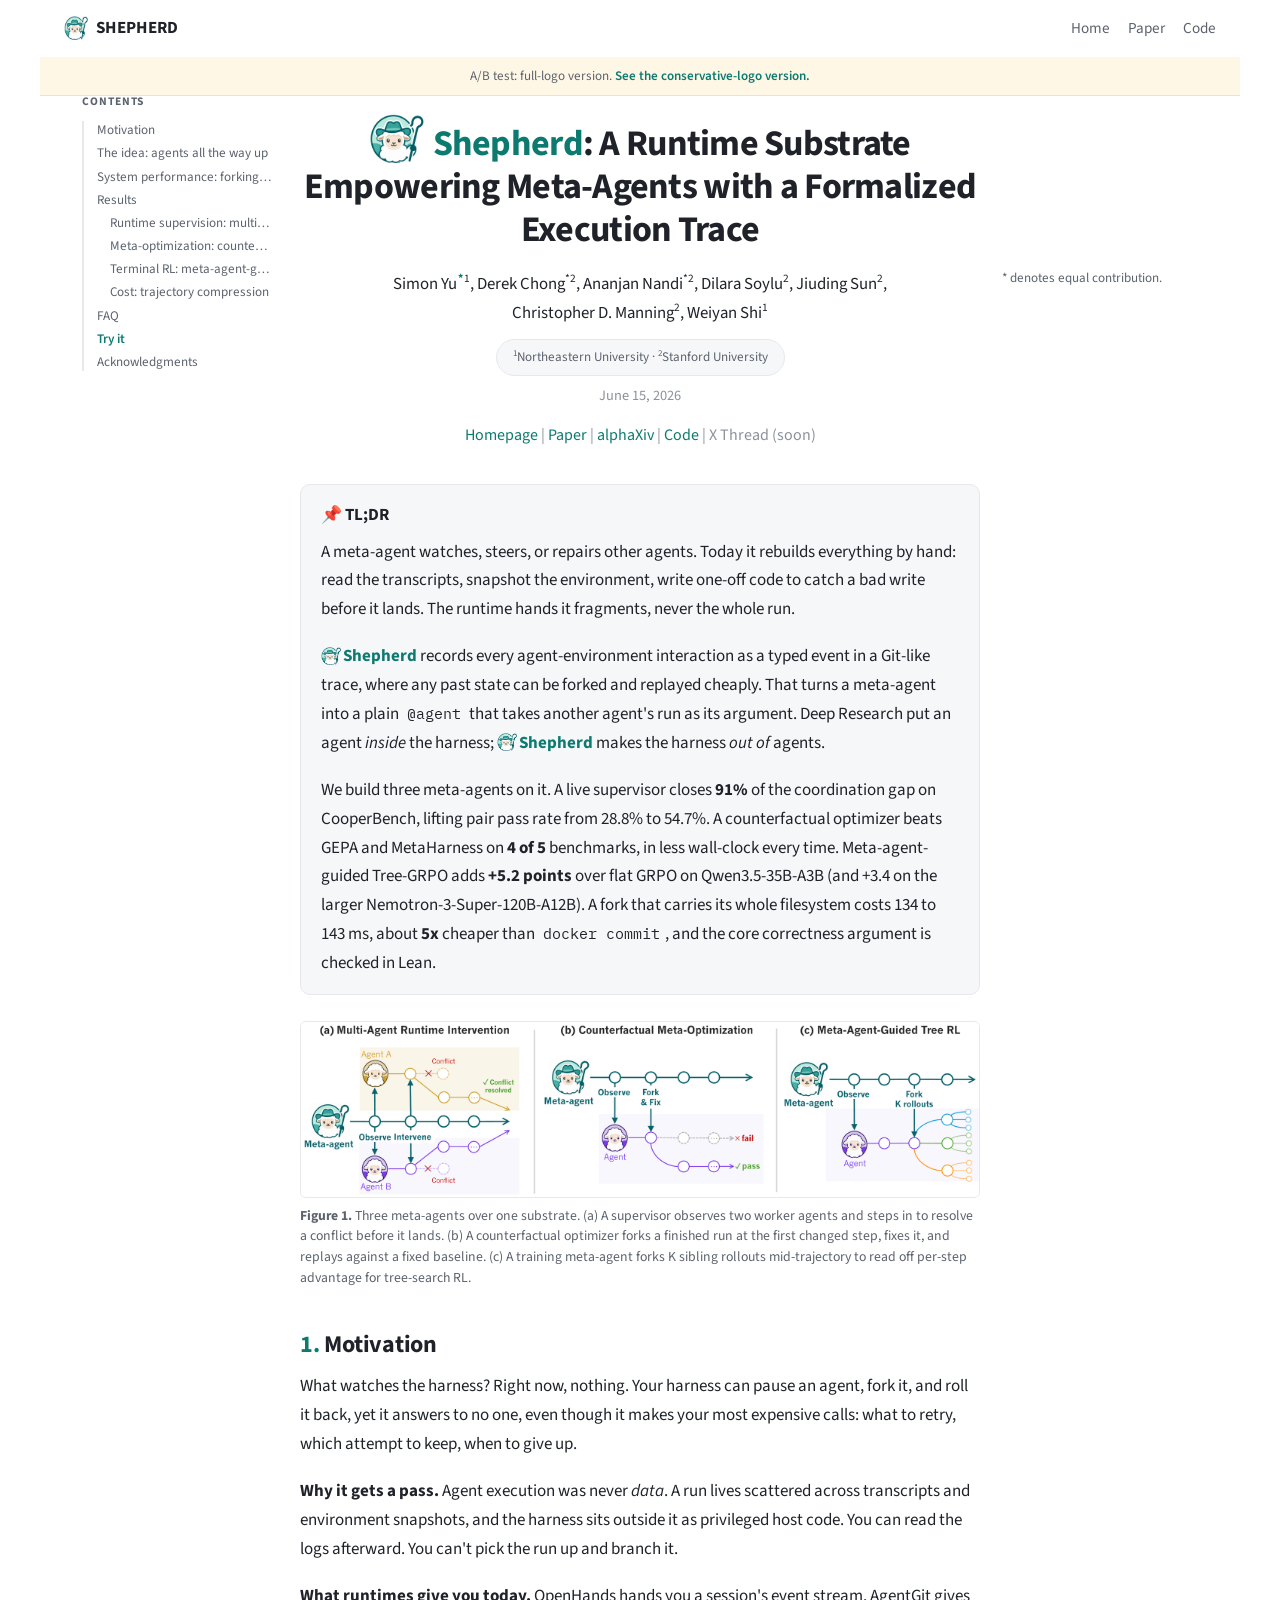
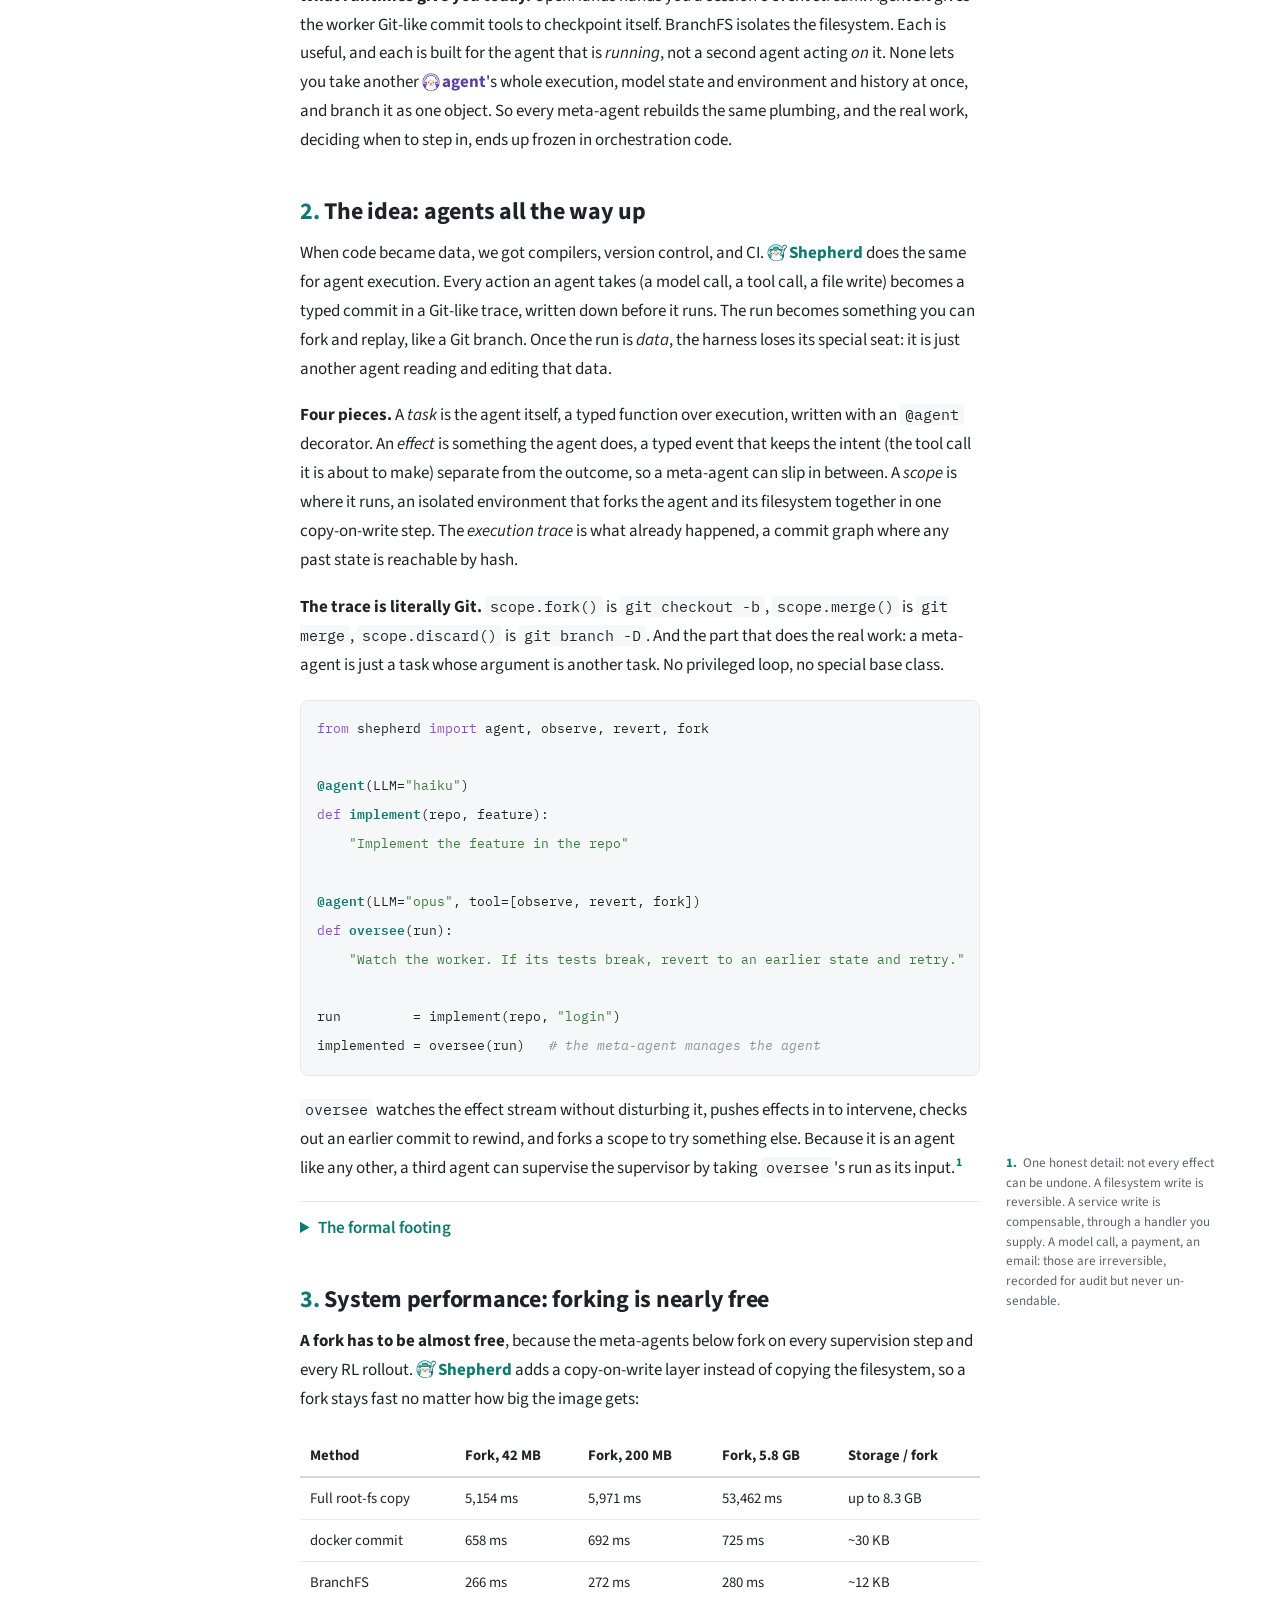
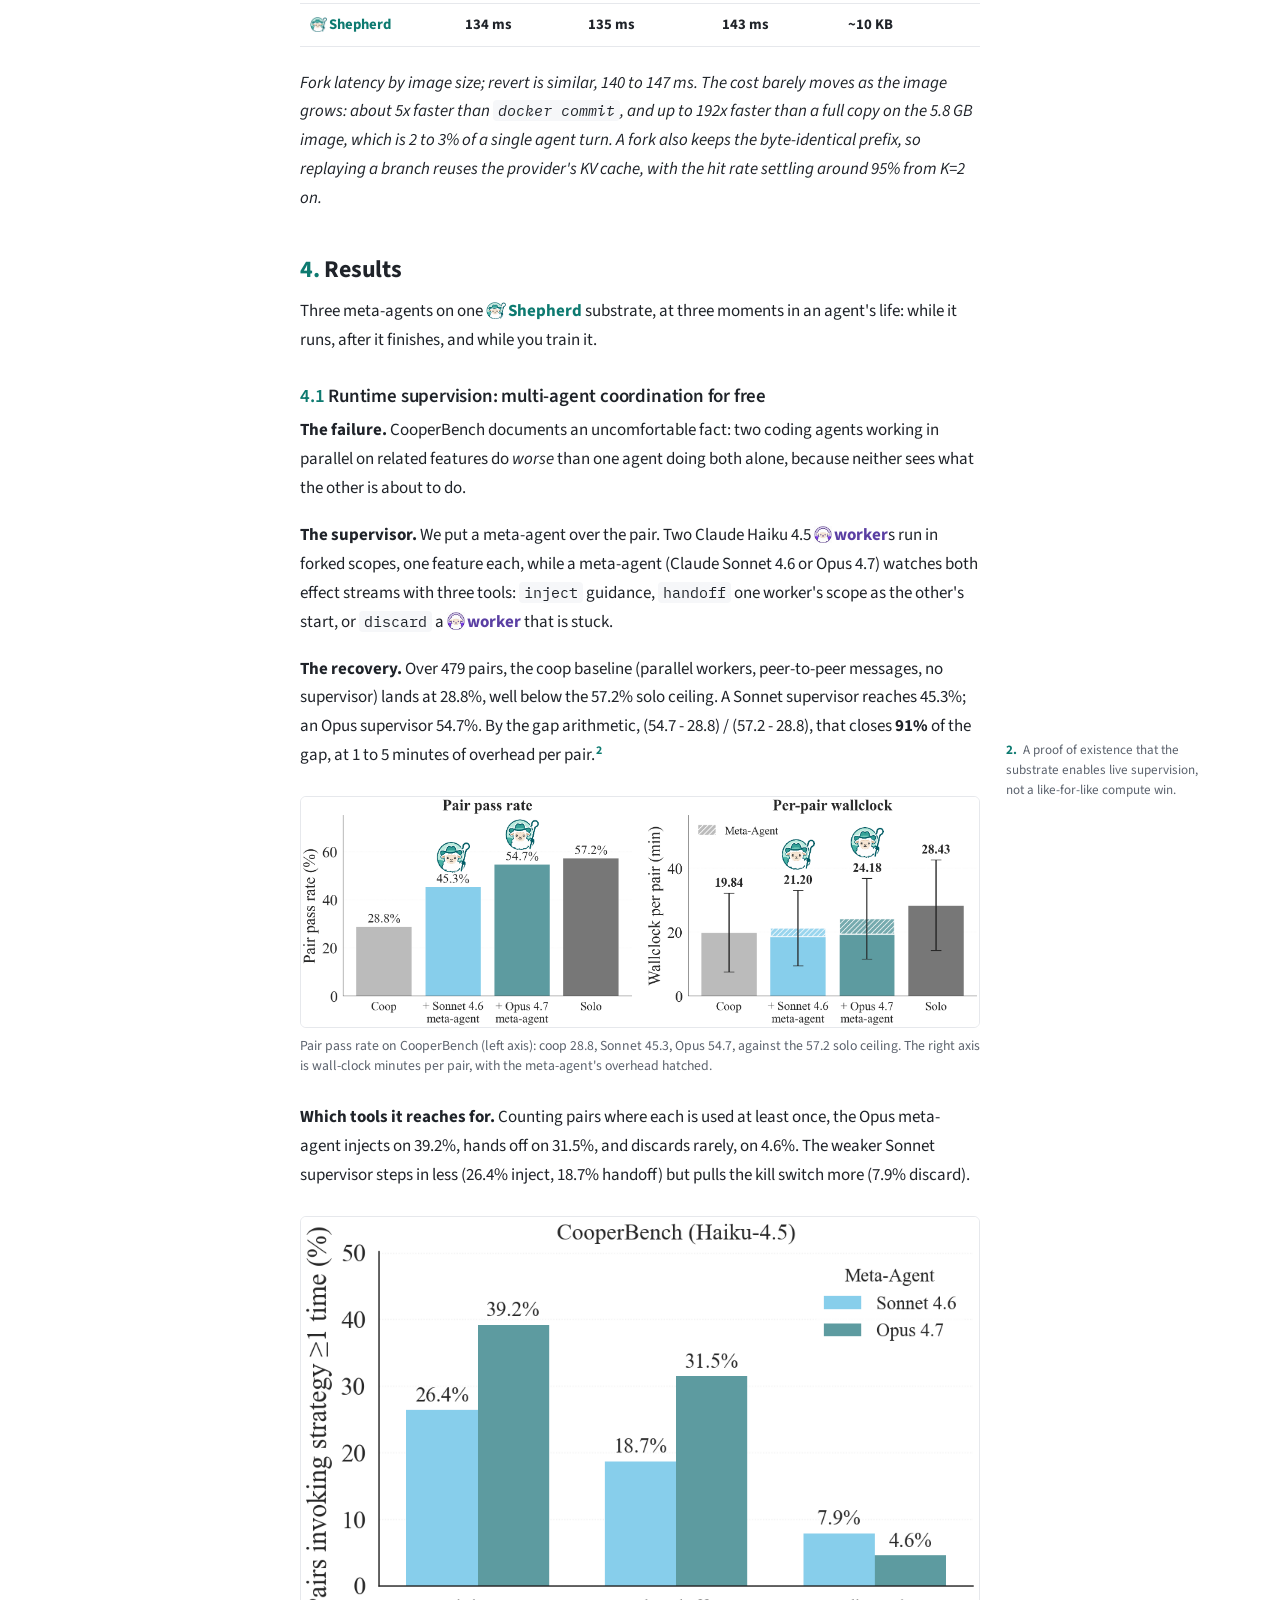
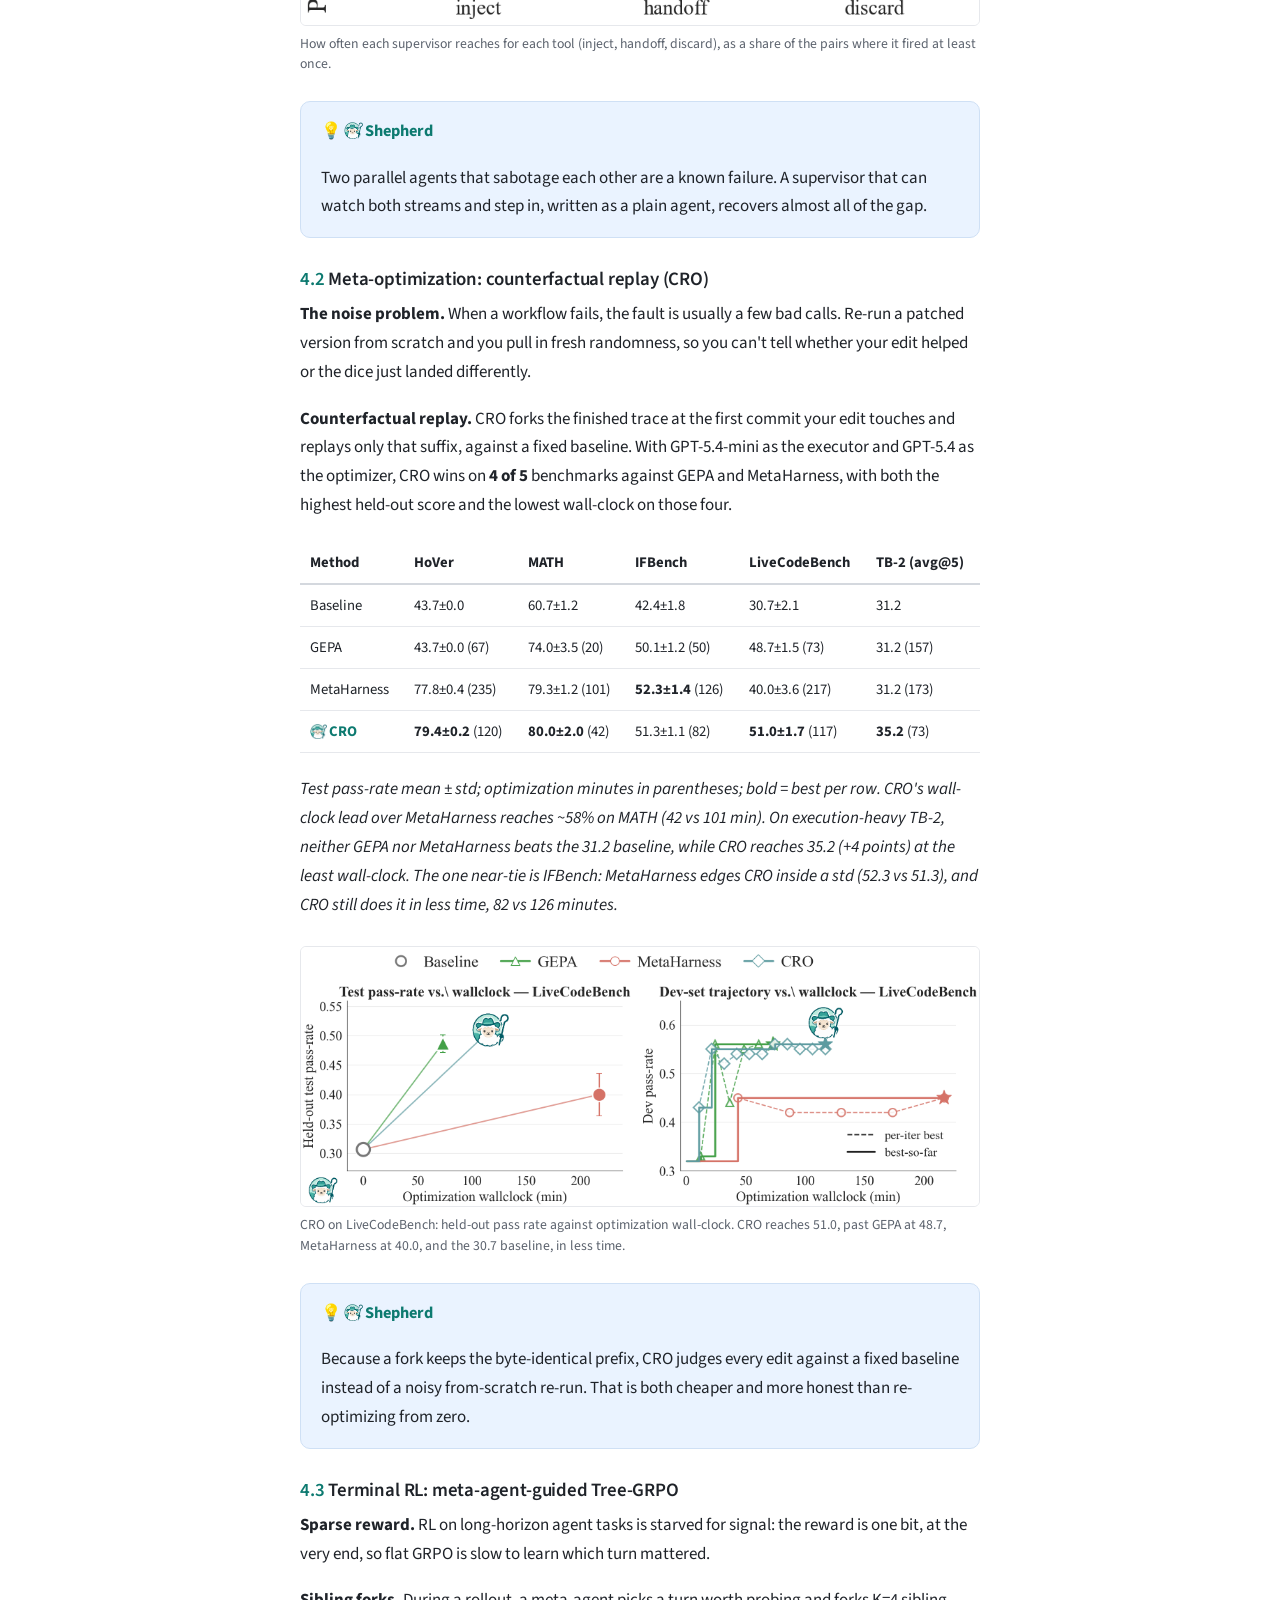
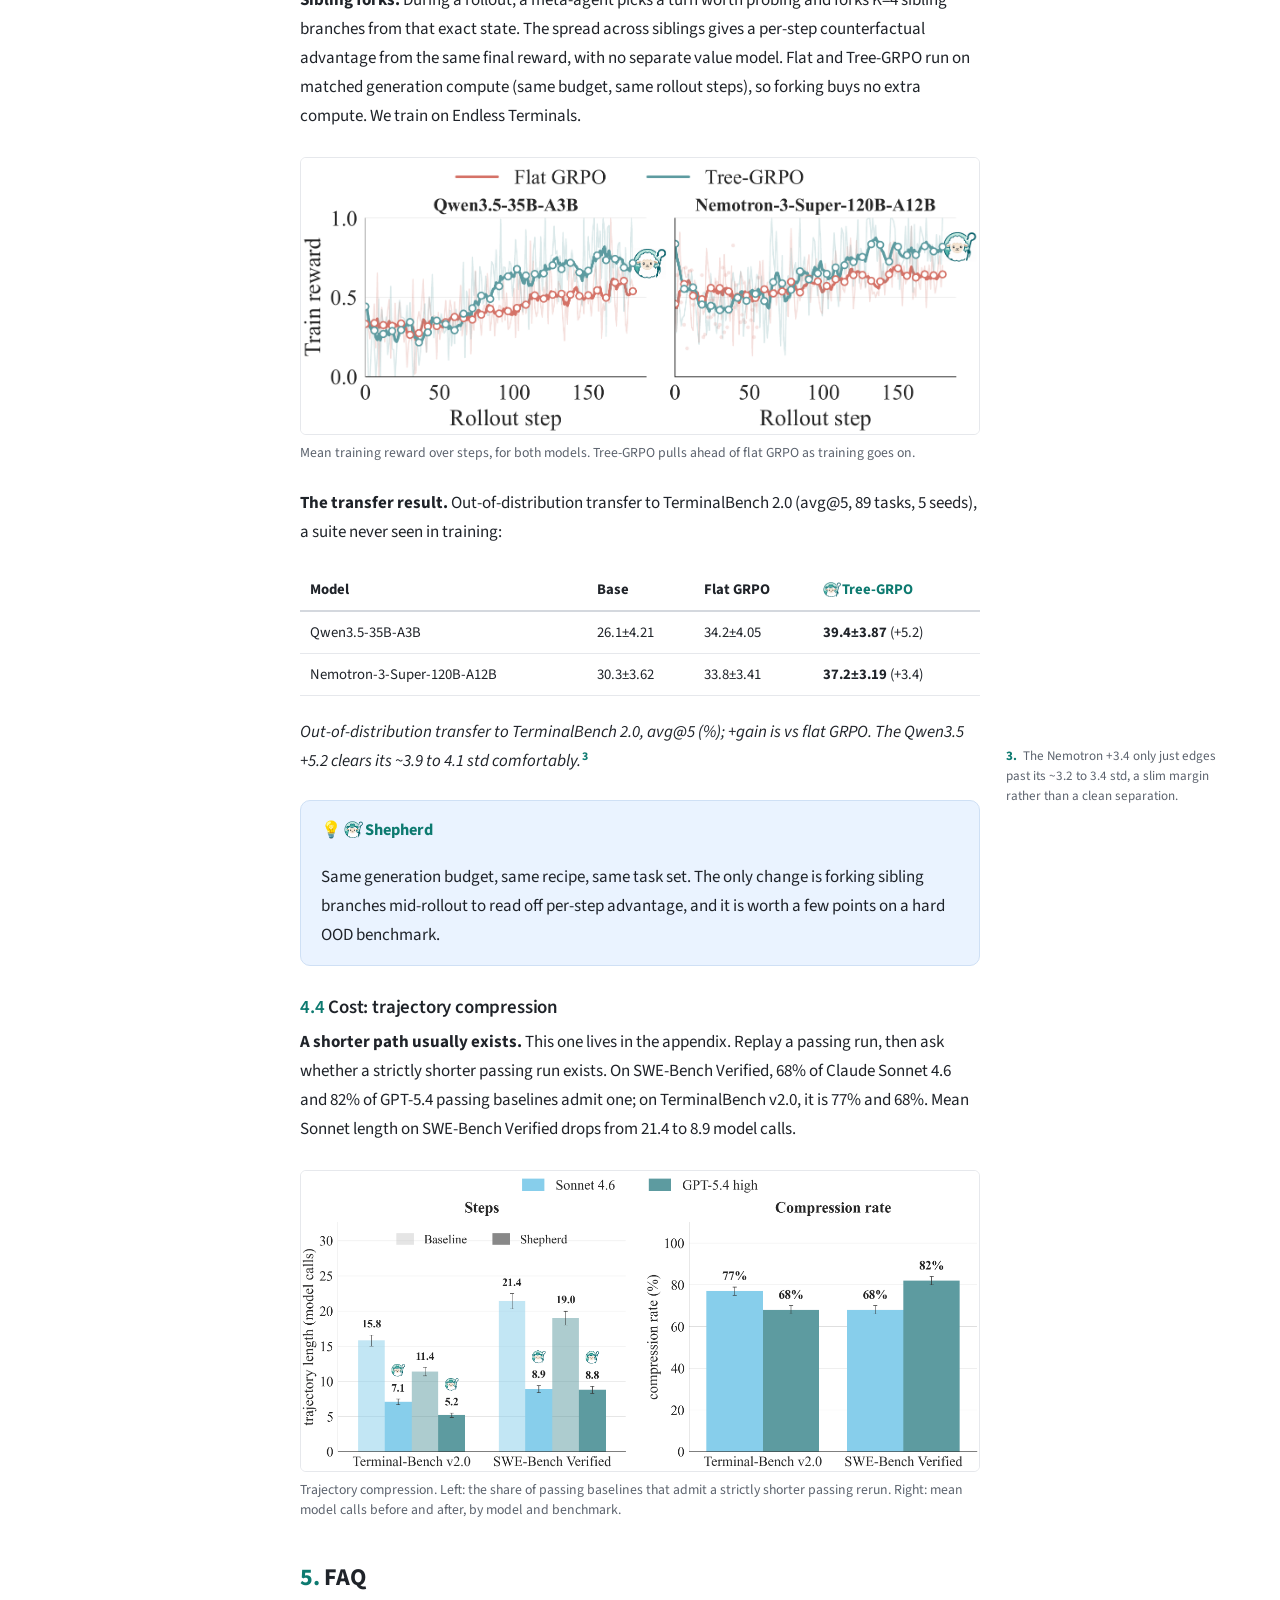
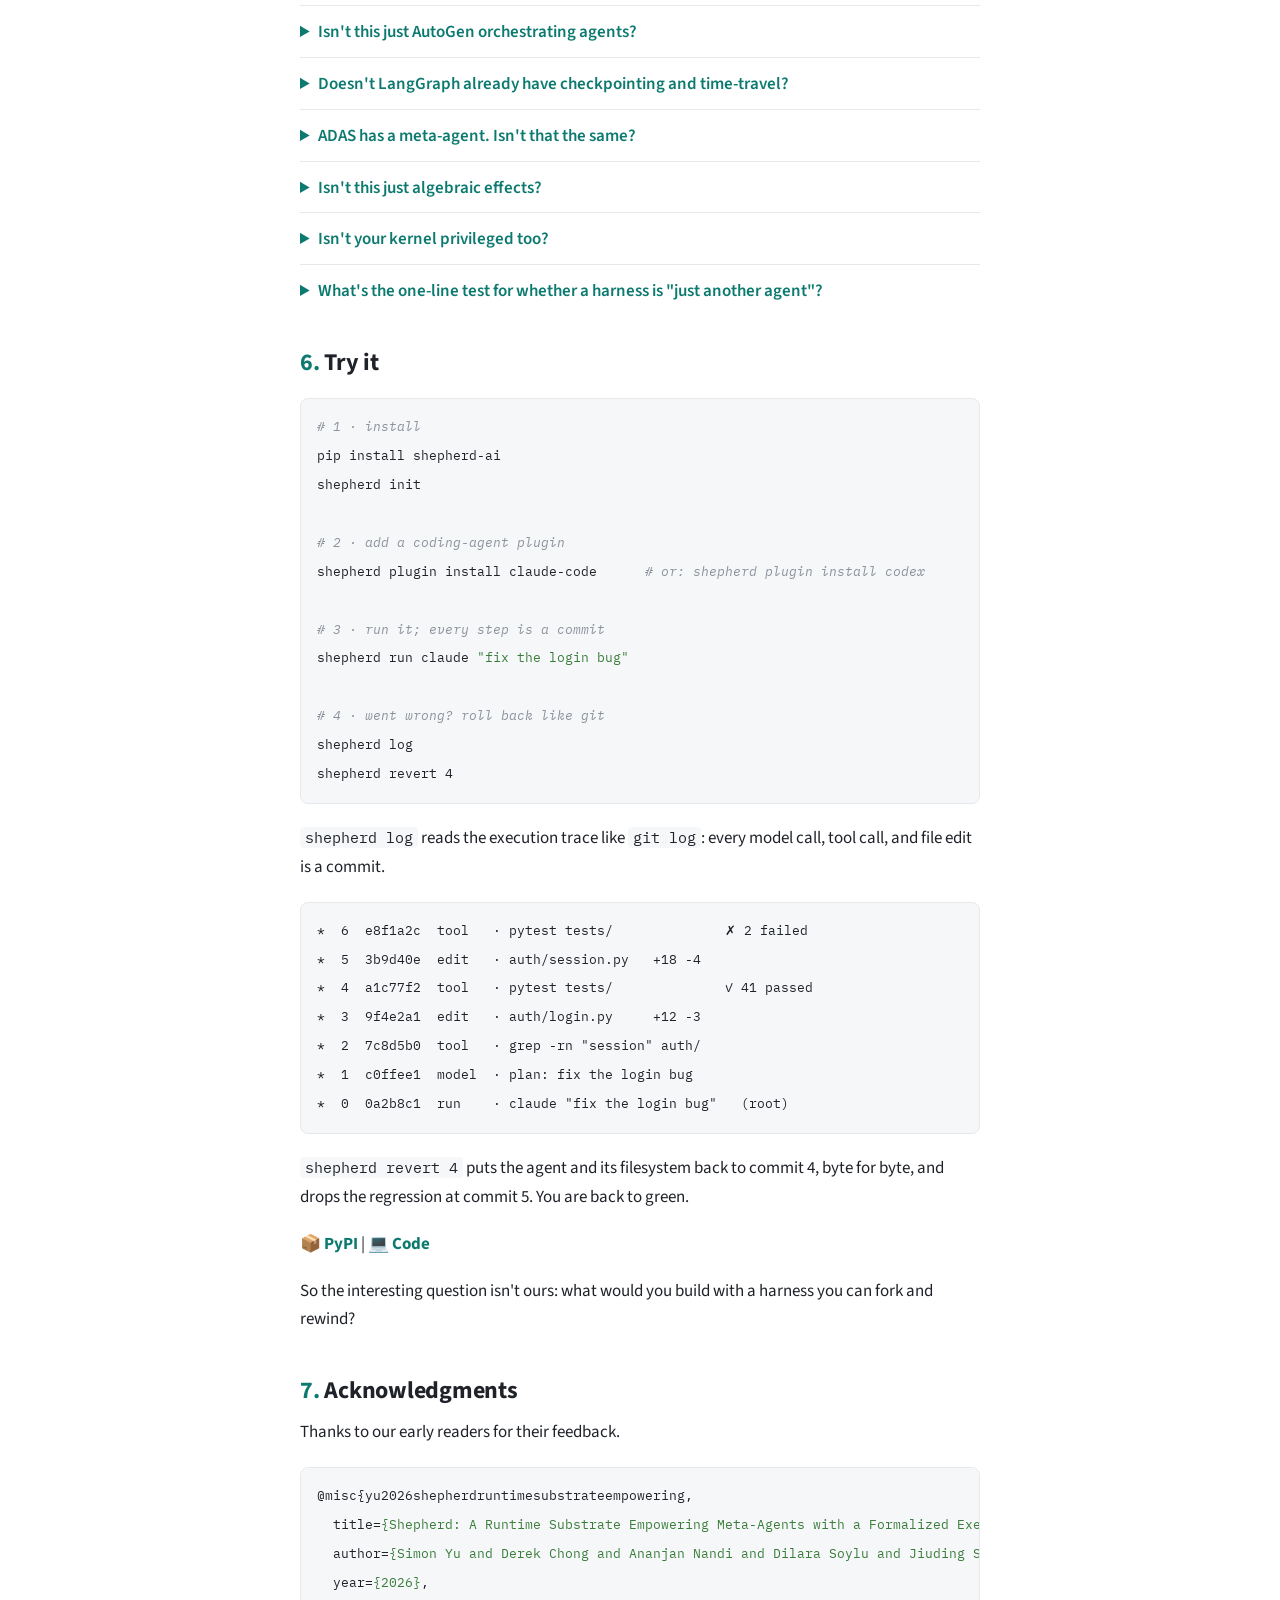
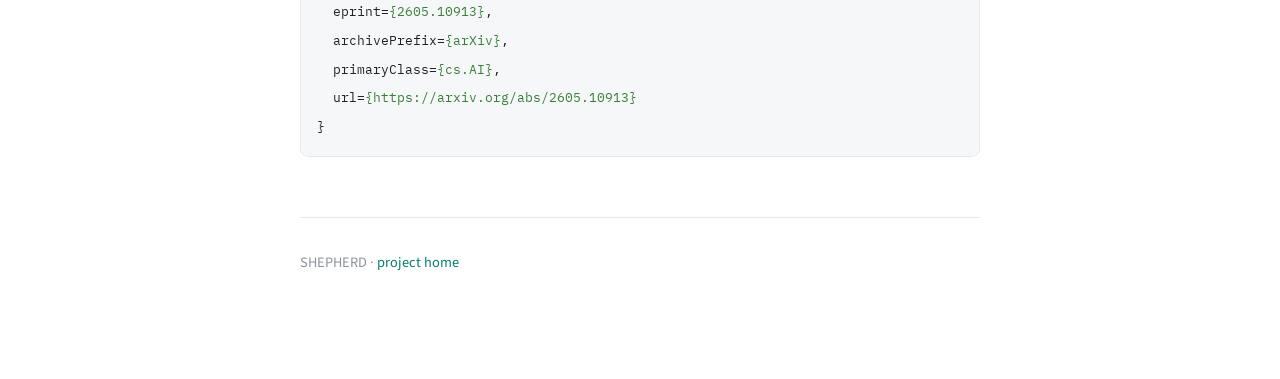
==== commit 7362a6fa: "Update SHEPHERD site Co-Authored-By: Claude Opus 4.8 (1M context) <noreply@anthropic.com>" ====
--- a/blog/index.html
+++ b/blog/index.html
@@ -60,6 +60,7 @@
     </header>
     <article class="post-body">
 <aside class="callout callout--tldr">
+
 <p>A meta-agent watches, steers, or repairs other agents. Today it rebuilds everything by hand: read the transcripts, snapshot the environment, write one-off code to catch a bad write before it lands. The runtime hands it fragments, never the whole run.</p>
 <p><span class="brand"><img class="brand__logo" src="../assets/logo-shepherd.png" alt="">Shepherd</span> records every agent-environment interaction as a typed event in a Git-like trace, where any past state can be forked and replayed cheaply. That turns a meta-agent into a plain <code>@agent</code> that takes another agent's run as its argument. Deep Research put an agent <em>inside</em> the harness; <span class="brand"><img class="brand__logo" src="../assets/logo-shepherd.png" alt="">Shepherd</span> makes the harness <em>out of</em> agents.</p>
 <p>We build three meta-agents on it. A live supervisor closes <strong>91%</strong> of the coordination gap on CooperBench, lifting pair pass rate from 28.8% to 54.7%. A counterfactual optimizer beats GEPA and MetaHarness on <strong>4 of 5</strong> benchmarks, in less wall-clock every time. Meta-agent-guided Tree-GRPO adds <strong>+5.2 points</strong> over flat GRPO on Qwen3.5-35B-A3B (and +3.4 on the larger Nemotron-3-Super-120B-A12B). A fork that carries its whole filesystem costs 134 to 143 ms, about <strong>5x</strong> cheaper than <code>docker commit</code>, and the core correctness argument is checked in Lean.</p>
@@ -162,6 +163,7 @@
 </figure>
 
 <aside class="callout callout--insight">
+<p class="callout__label">💡 <span class="brand"><img class="brand__logo" src="../assets/logo-shepherd.png" alt="">Shepherd</span></p>
 <p>Two parallel agents that sabotage each other are a known failure. A supervisor that can watch both streams and step in, written as a plain agent, recovers almost all of the gap.</p>
 </aside>
 
@@ -221,6 +223,7 @@
 </figure>
 
 <aside class="callout callout--insight">
+<p class="callout__label">💡 <span class="brand"><img class="brand__logo" src="../assets/logo-shepherd.png" alt="">Shepherd</span></p>
 <p>Because a fork keeps the byte-identical prefix, CRO judges every edit against a fixed baseline instead of a noisy from-scratch re-run. That is both cheaper and more honest than re-optimizing from zero.</p>
 </aside>
 
@@ -259,6 +262,7 @@
 </table>
 <p><em>Out-of-distribution transfer to TerminalBench 2.0, avg@5 (%); +gain is vs flat GRPO. The Qwen3.5 +5.2 clears its ~3.9 to 4.1 std comfortably.</em><span class="sn"><input type="checkbox" id="sn3" class="sn-toggle"><label for="sn3" class="sn-ref">3</label><span class="sn-body"><span class="sn-num">3.</span> The Nemotron +3.4 only just edges past its ~3.2 to 3.4 std, a slim margin rather than a clean separation.</span></span></p>
 <aside class="callout callout--insight">
+<p class="callout__label">💡 <span class="brand"><img class="brand__logo" src="../assets/logo-shepherd.png" alt="">Shepherd</span></p>
 <p>Same generation budget, same recipe, same task set. The only change is forking sibling branches mid-rollout to read off per-step advantage, and it is worth a few points on a hard OOD benchmark.</p>
 </aside>
 
--- a/blog/blog.css
+++ b/blog/blog.css
@@ -142,7 +142,7 @@
 .callout--tldr{background:var(--code-bg);border:1px solid var(--line)}
 .callout--tldr::before{content:"\1F4CC  TL;DR";display:block;font-weight:700;margin-bottom:8px}
 .callout--insight{background:#eaf3ff;border:1px solid #cfe0f5}
-.callout--insight::before{content:"\1F4A1";display:block;font-size:1.1rem;margin-bottom:2px}
+.callout__label{font-weight:700;font-size:1.02rem;margin:0 0 8px}
 
 /* ---- code ---- */
 pre{background:var(--code-bg);border:1px solid var(--line);border-radius:8px;
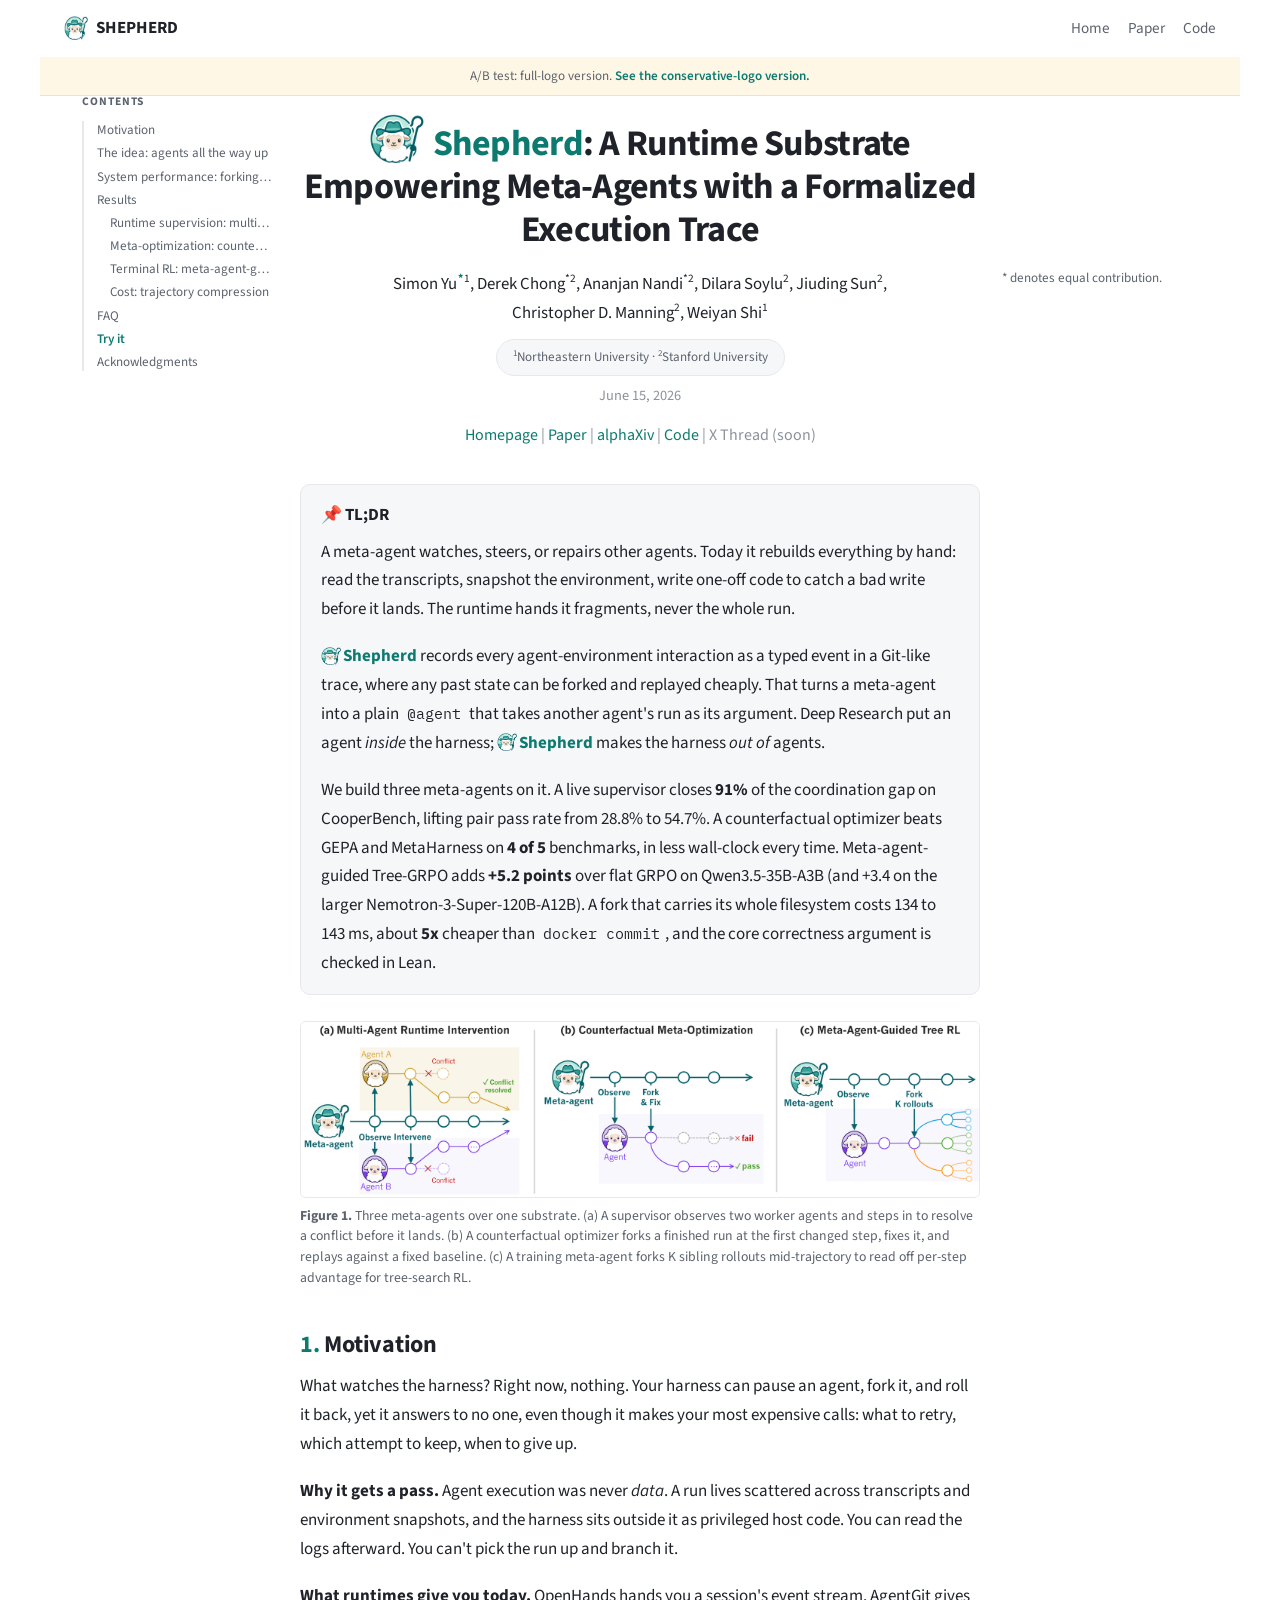
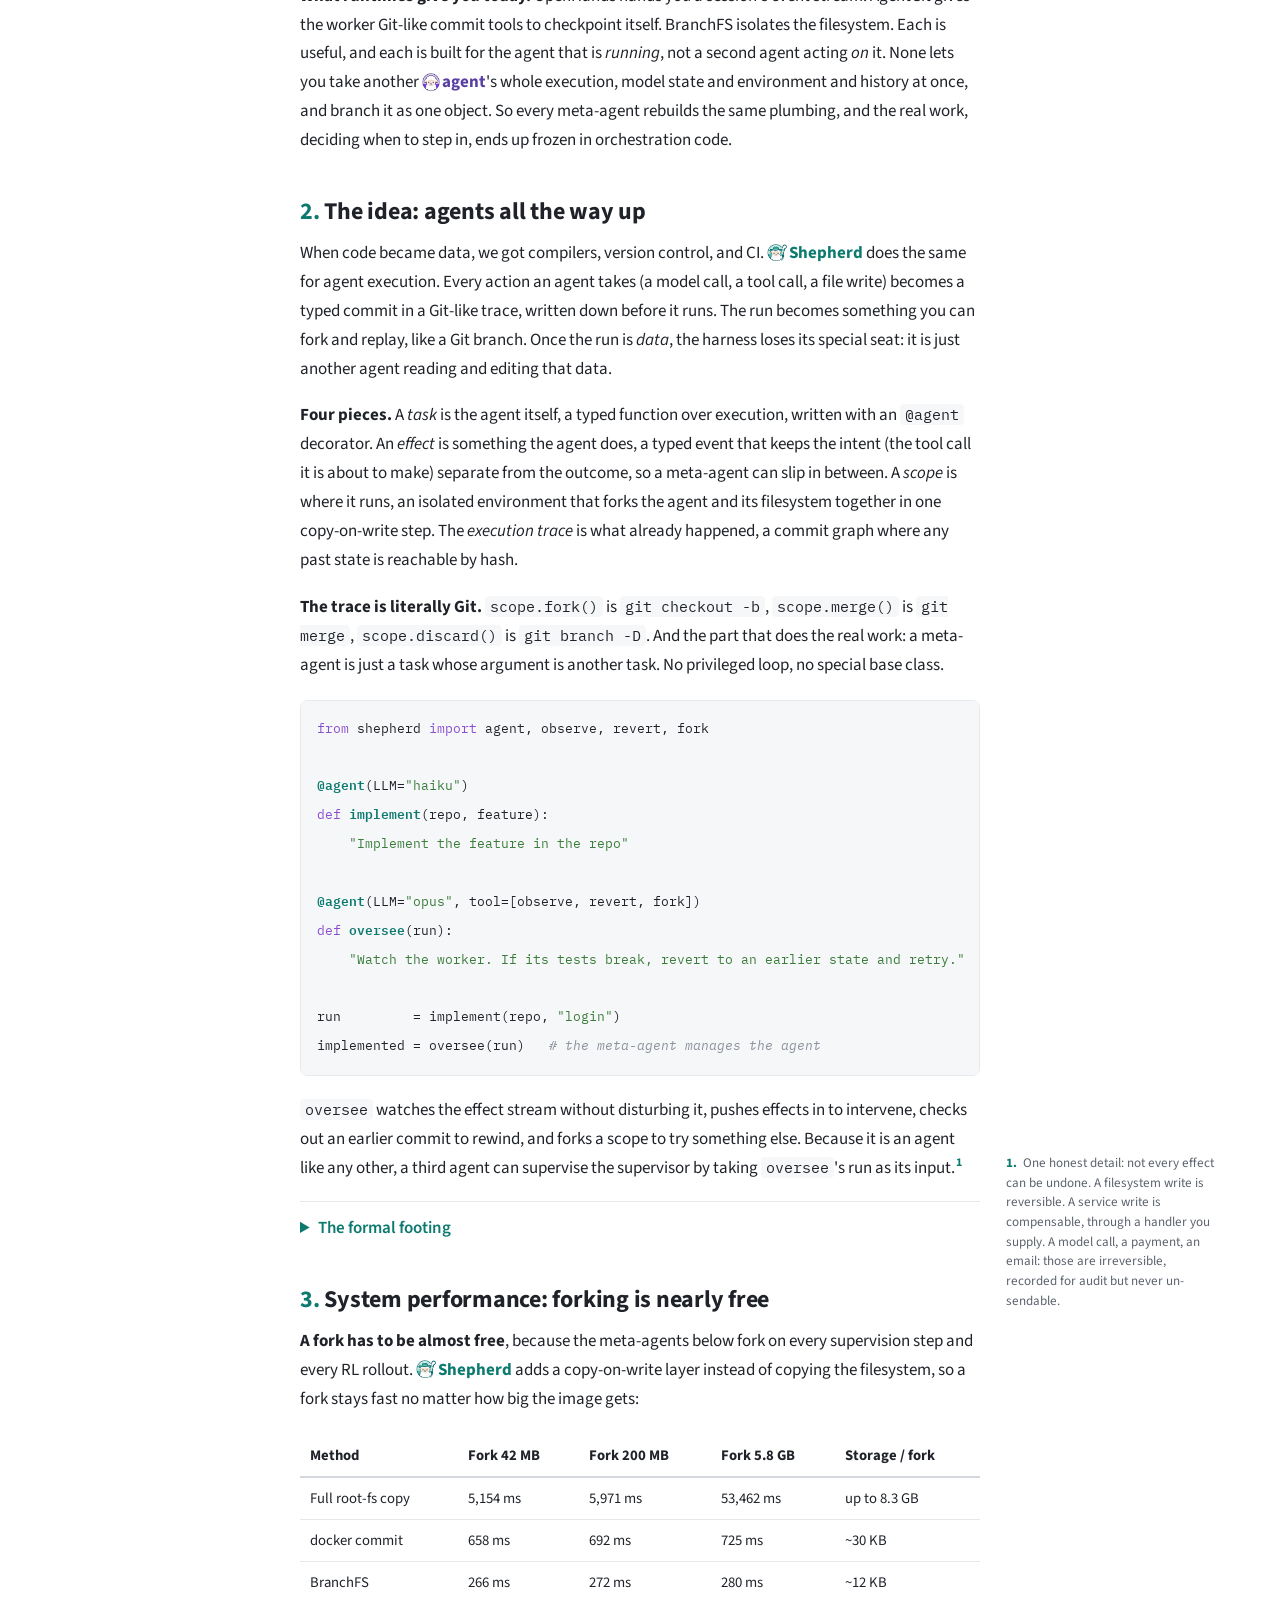
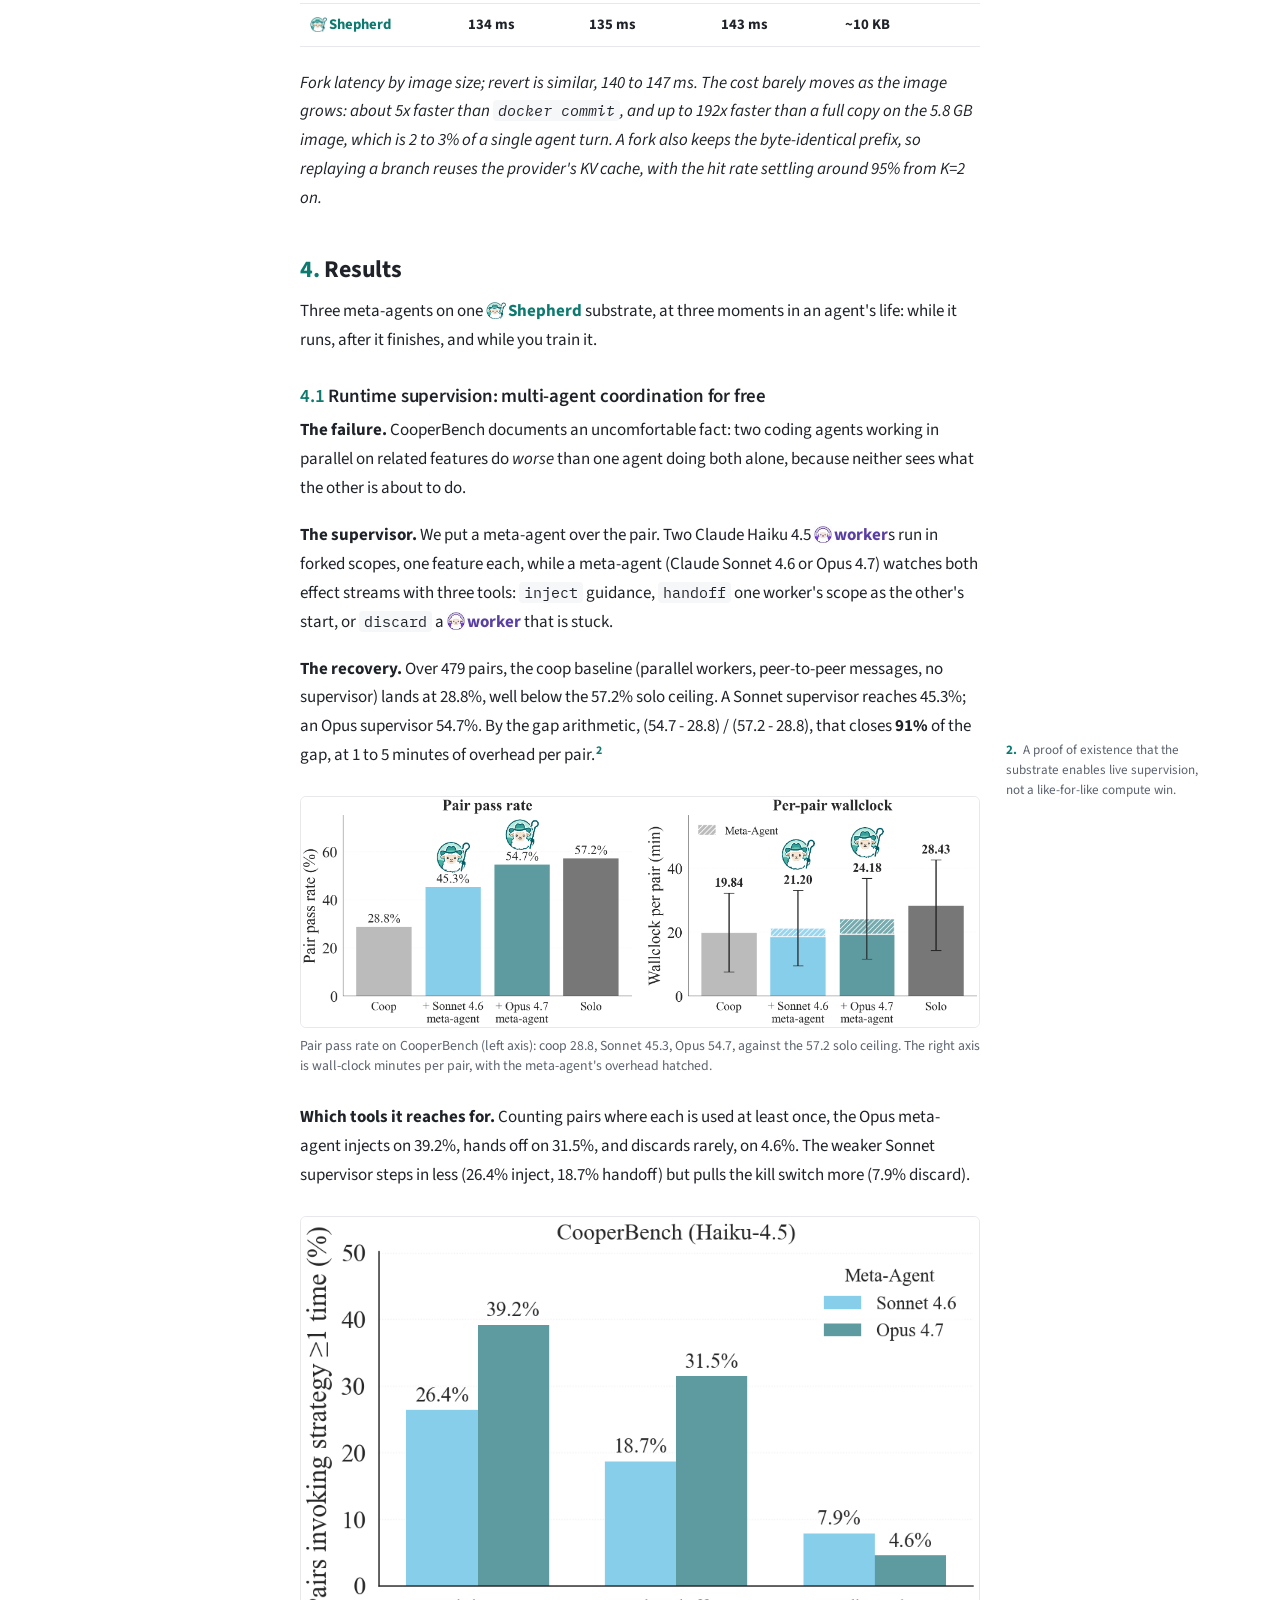
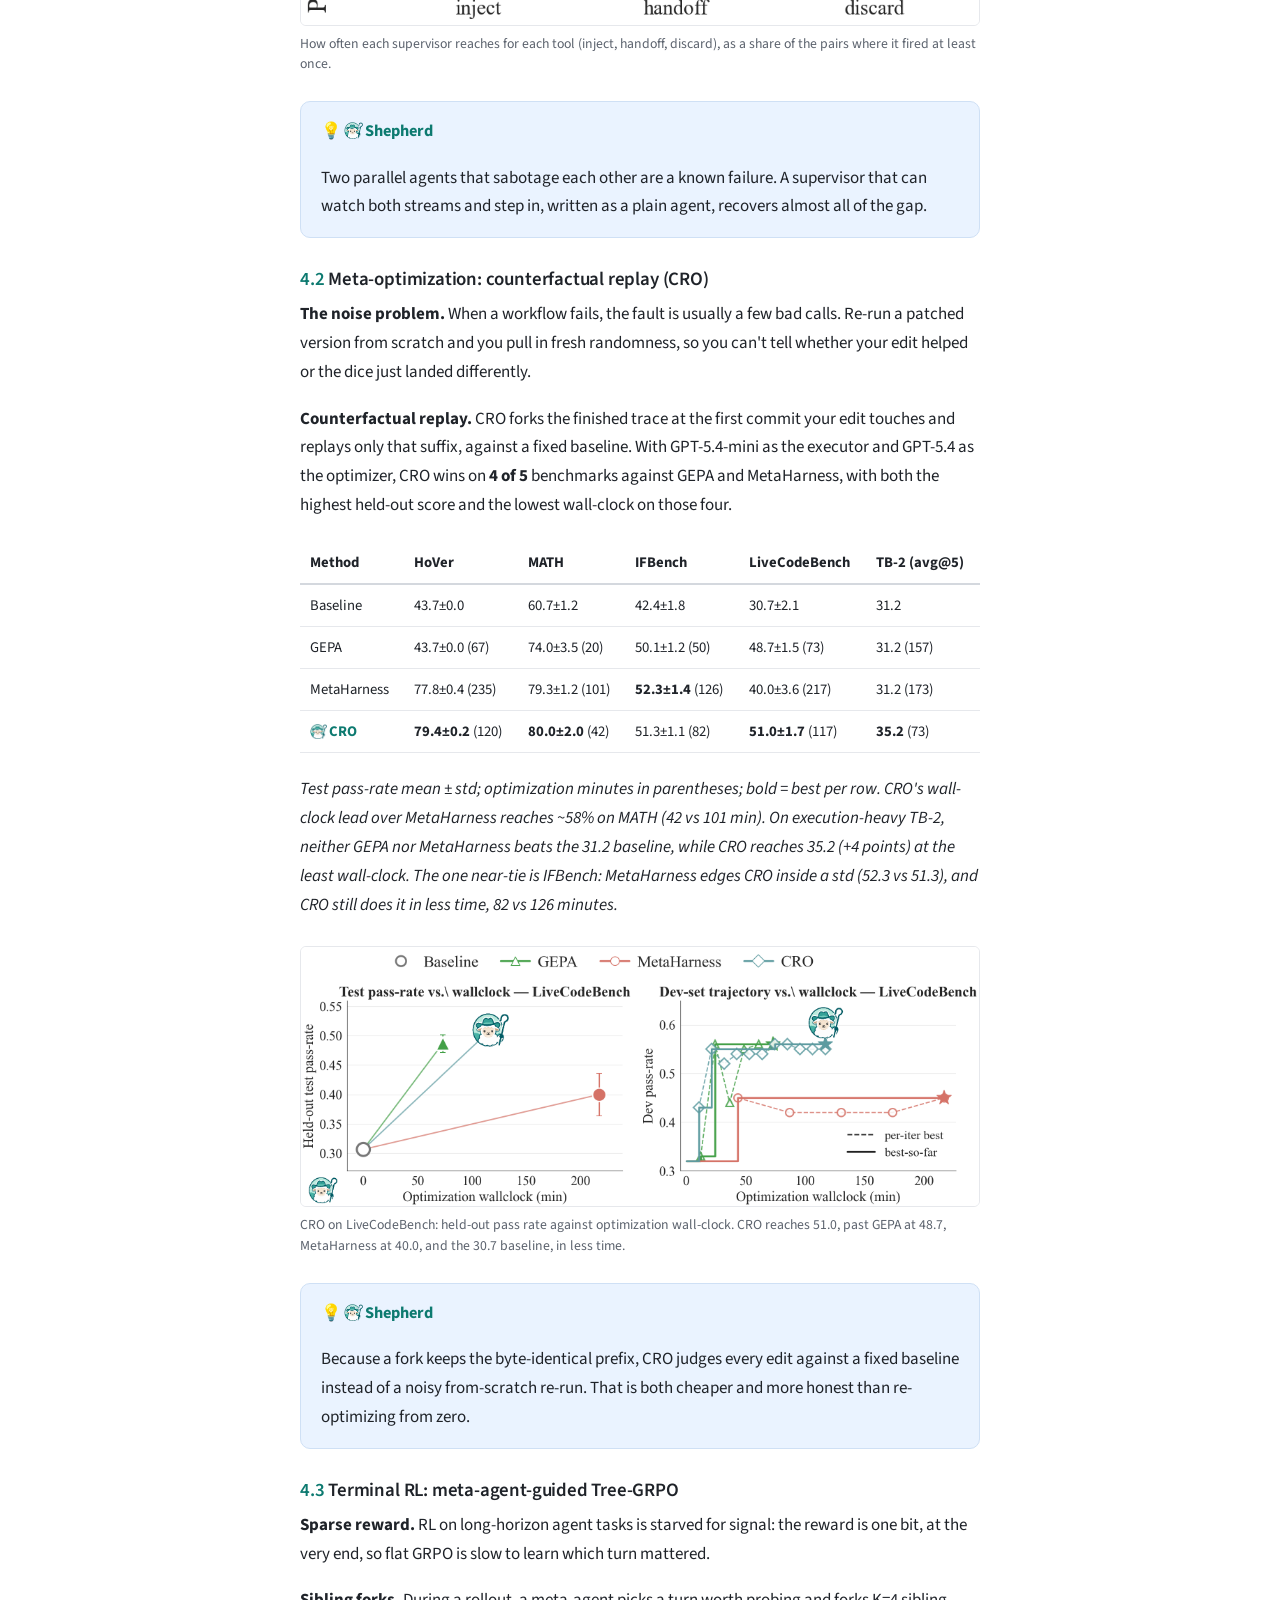
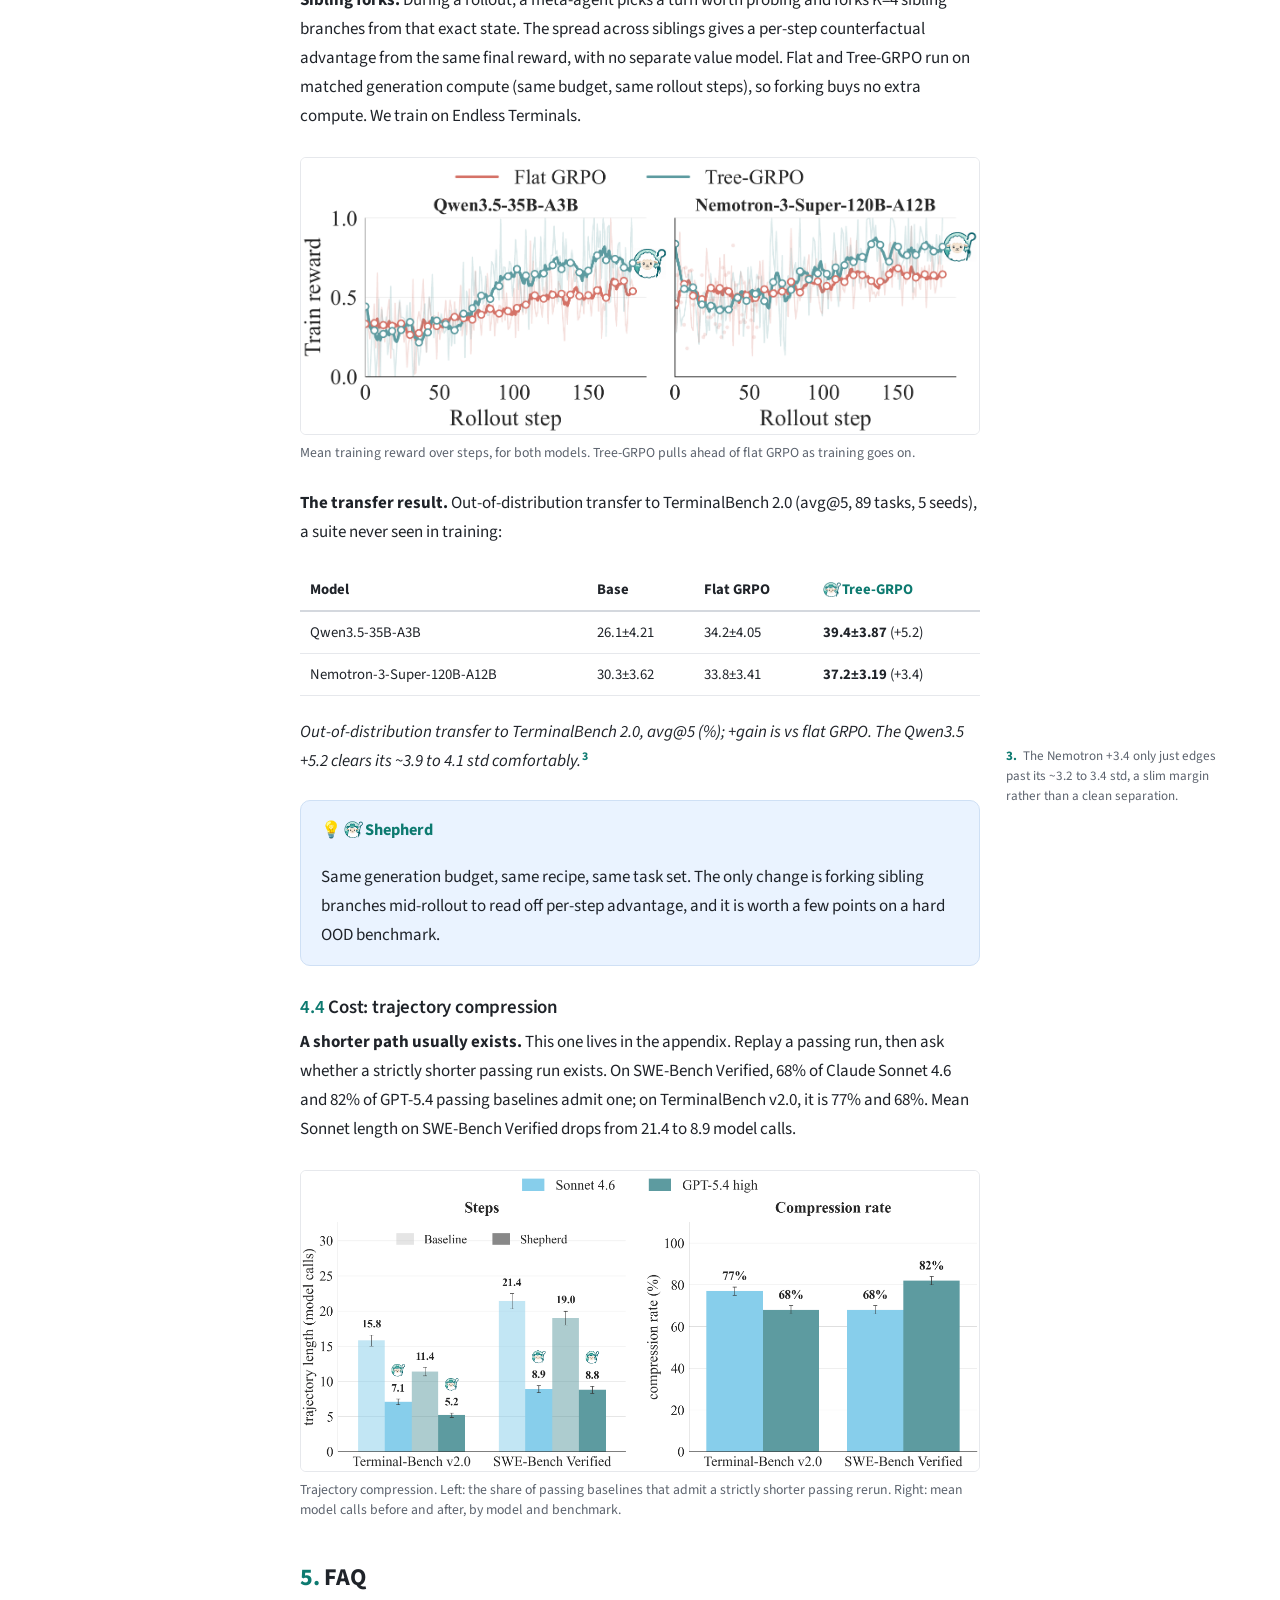
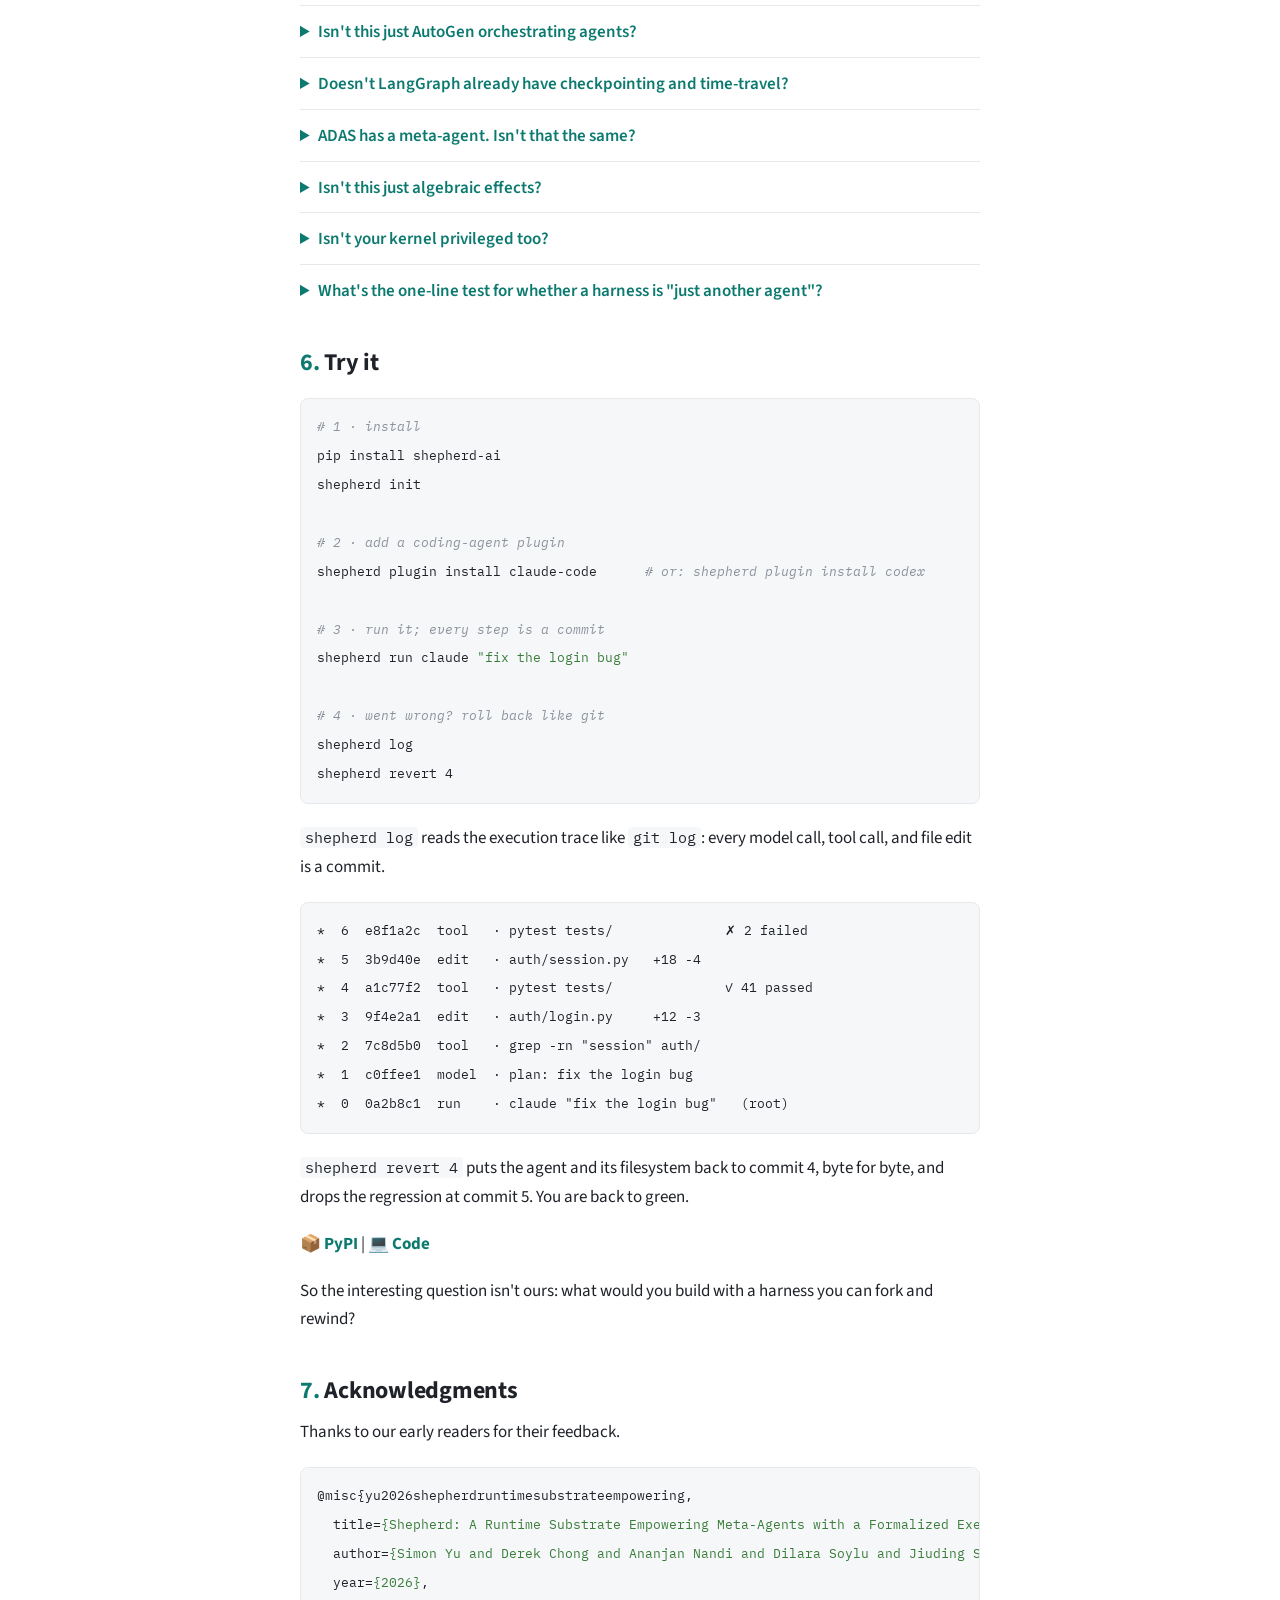
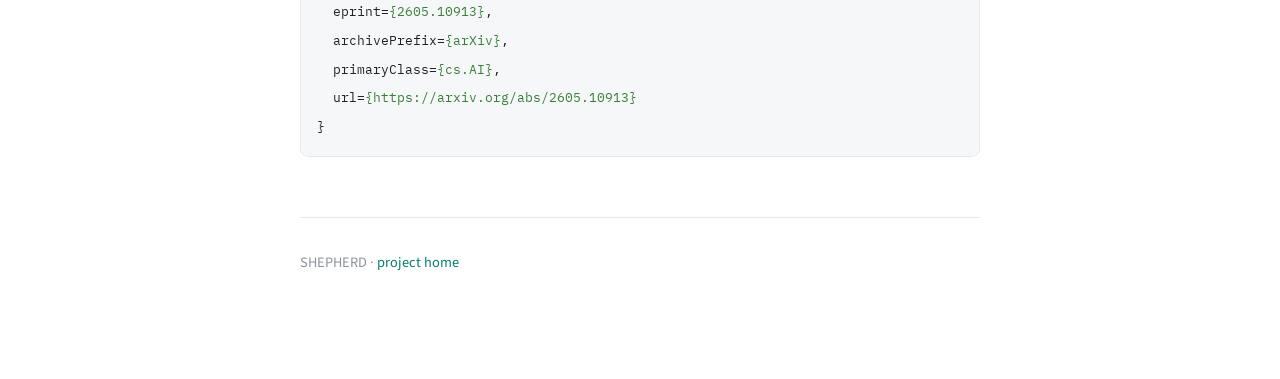
==== commit 4d09b270: "Update SHEPHERD site Co-Authored-By: Claude Opus 4.8 (1M context) <noreply@anthropic.com>" ====
--- a/blog/index.html
+++ b/blog/index.html
@@ -107,9 +107,9 @@
 <thead>
 <tr>
 <th>Method</th>
-<th>Fork, 42 MB</th>
-<th>Fork, 200 MB</th>
-<th>Fork, 5.8 GB</th>
+<th>Fork 42 MB</th>
+<th>Fork 200 MB</th>
+<th>Fork 5.8 GB</th>
 <th>Storage / fork</th>
 </tr>
 </thead>
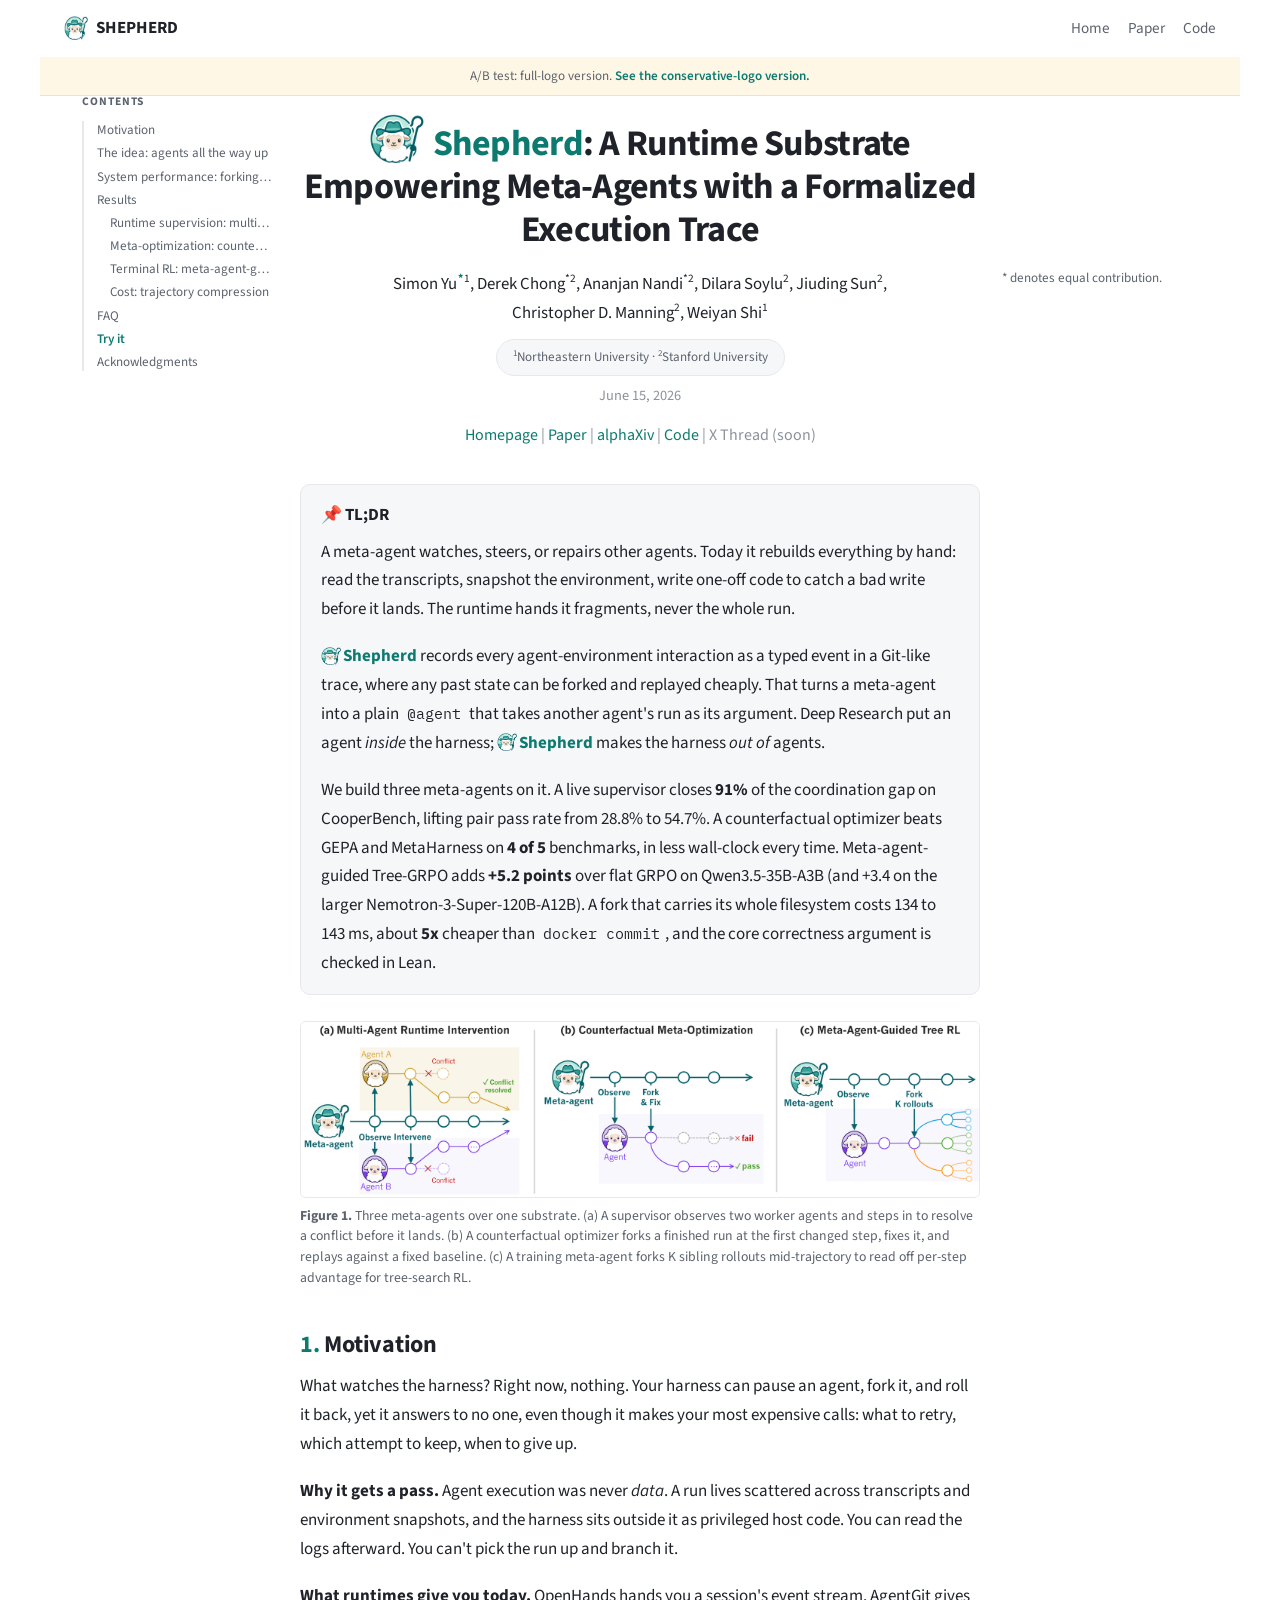
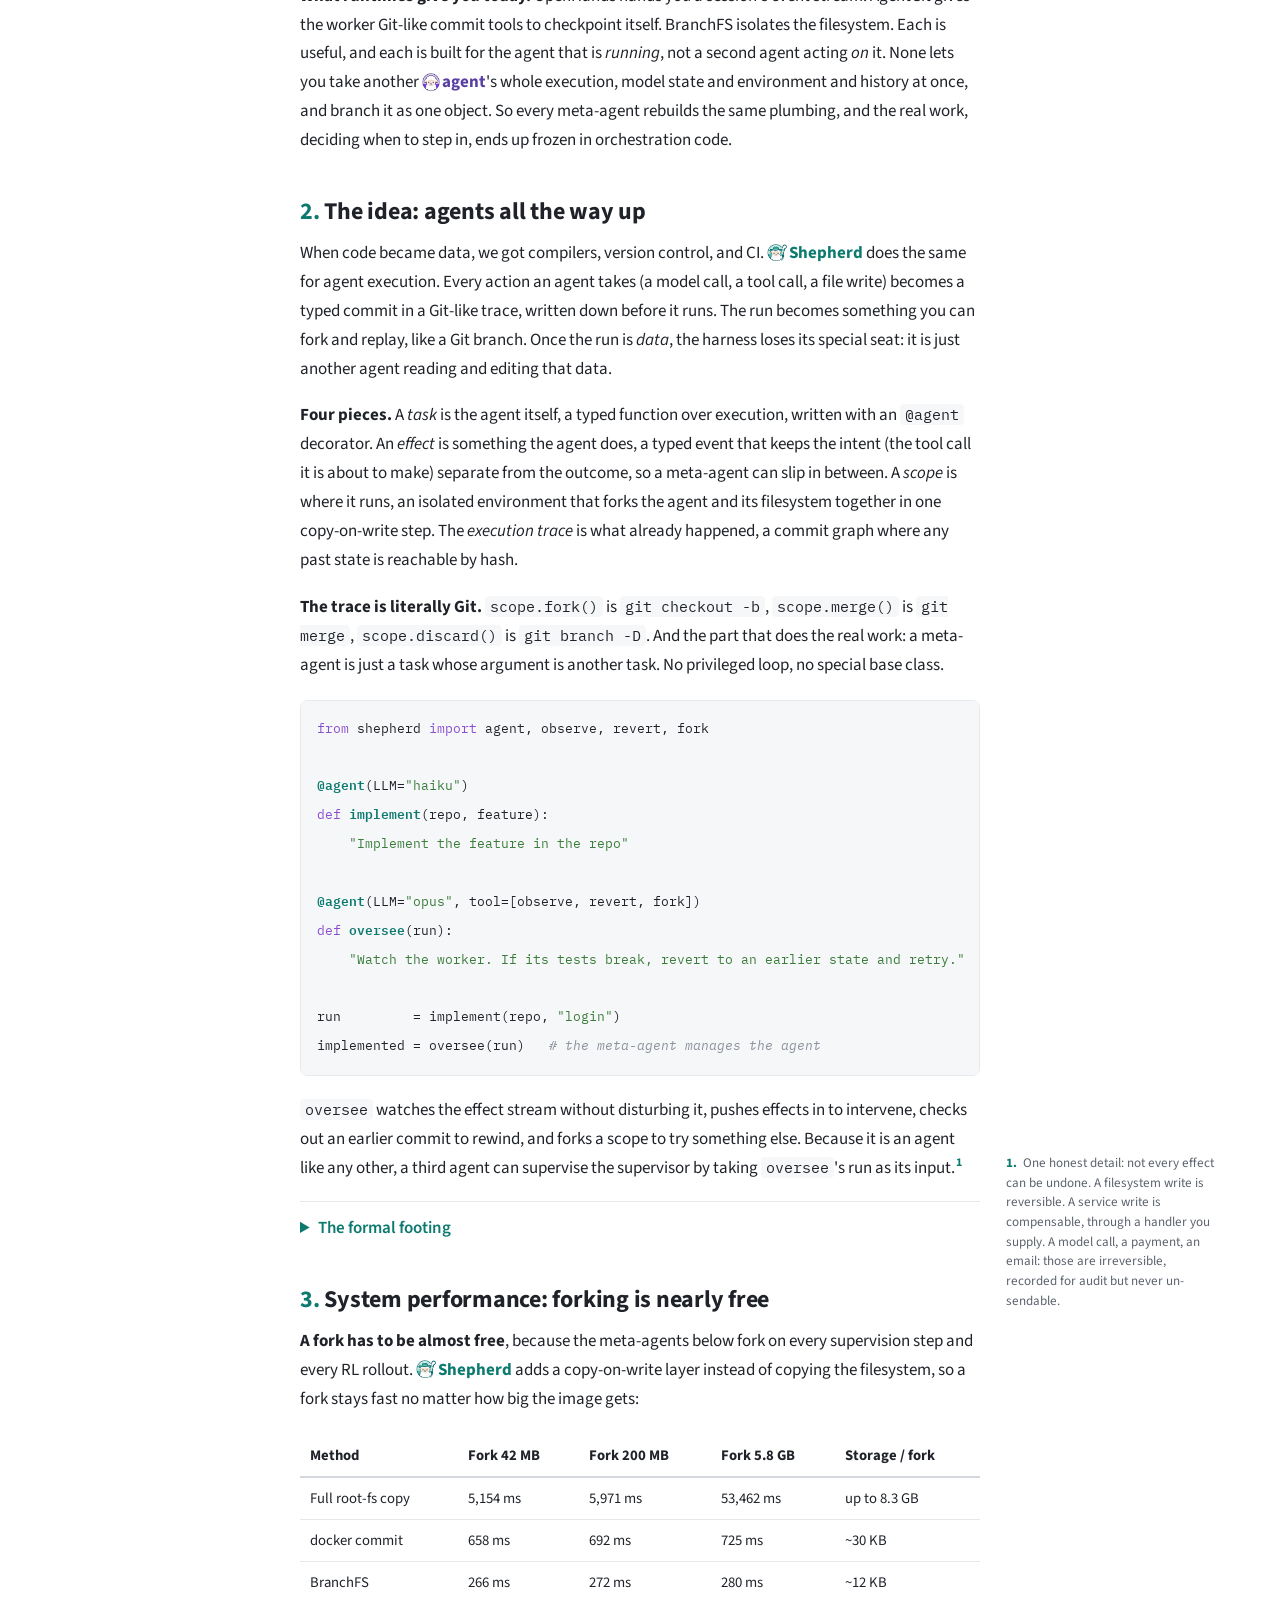
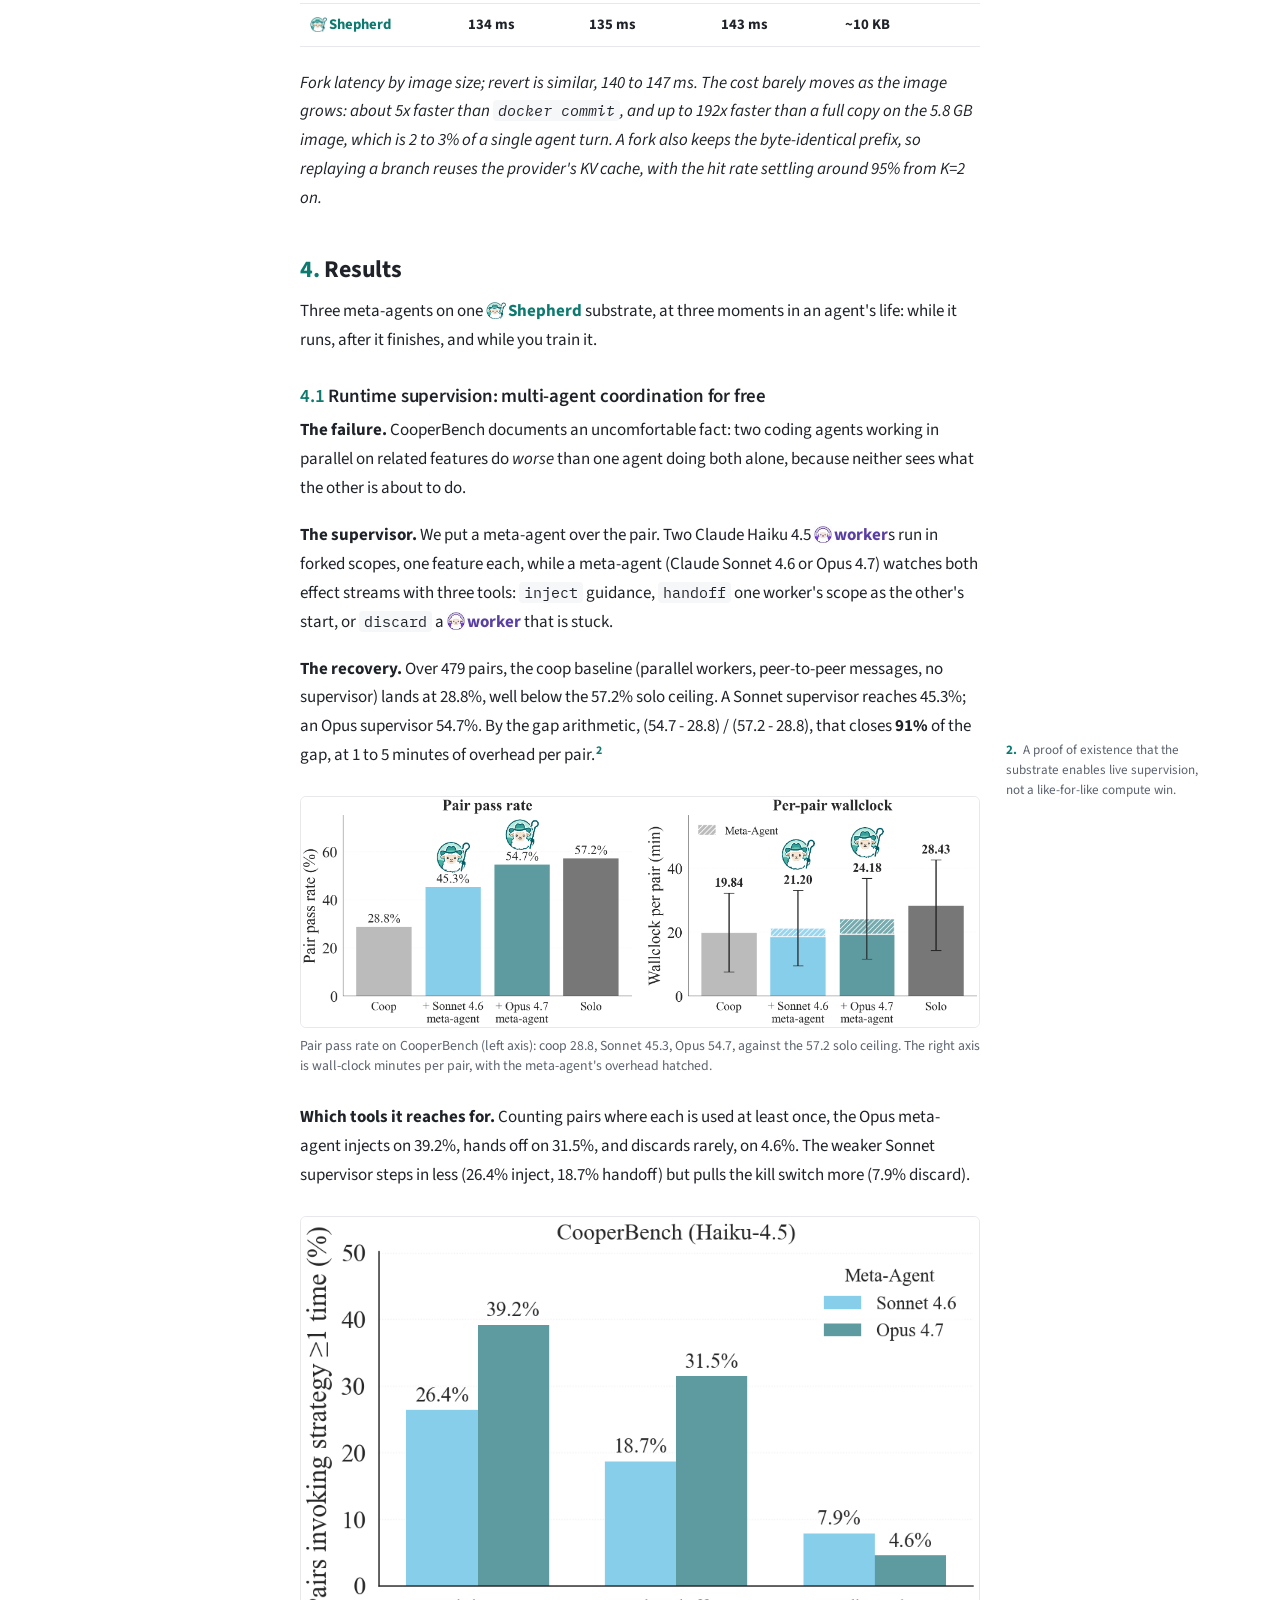
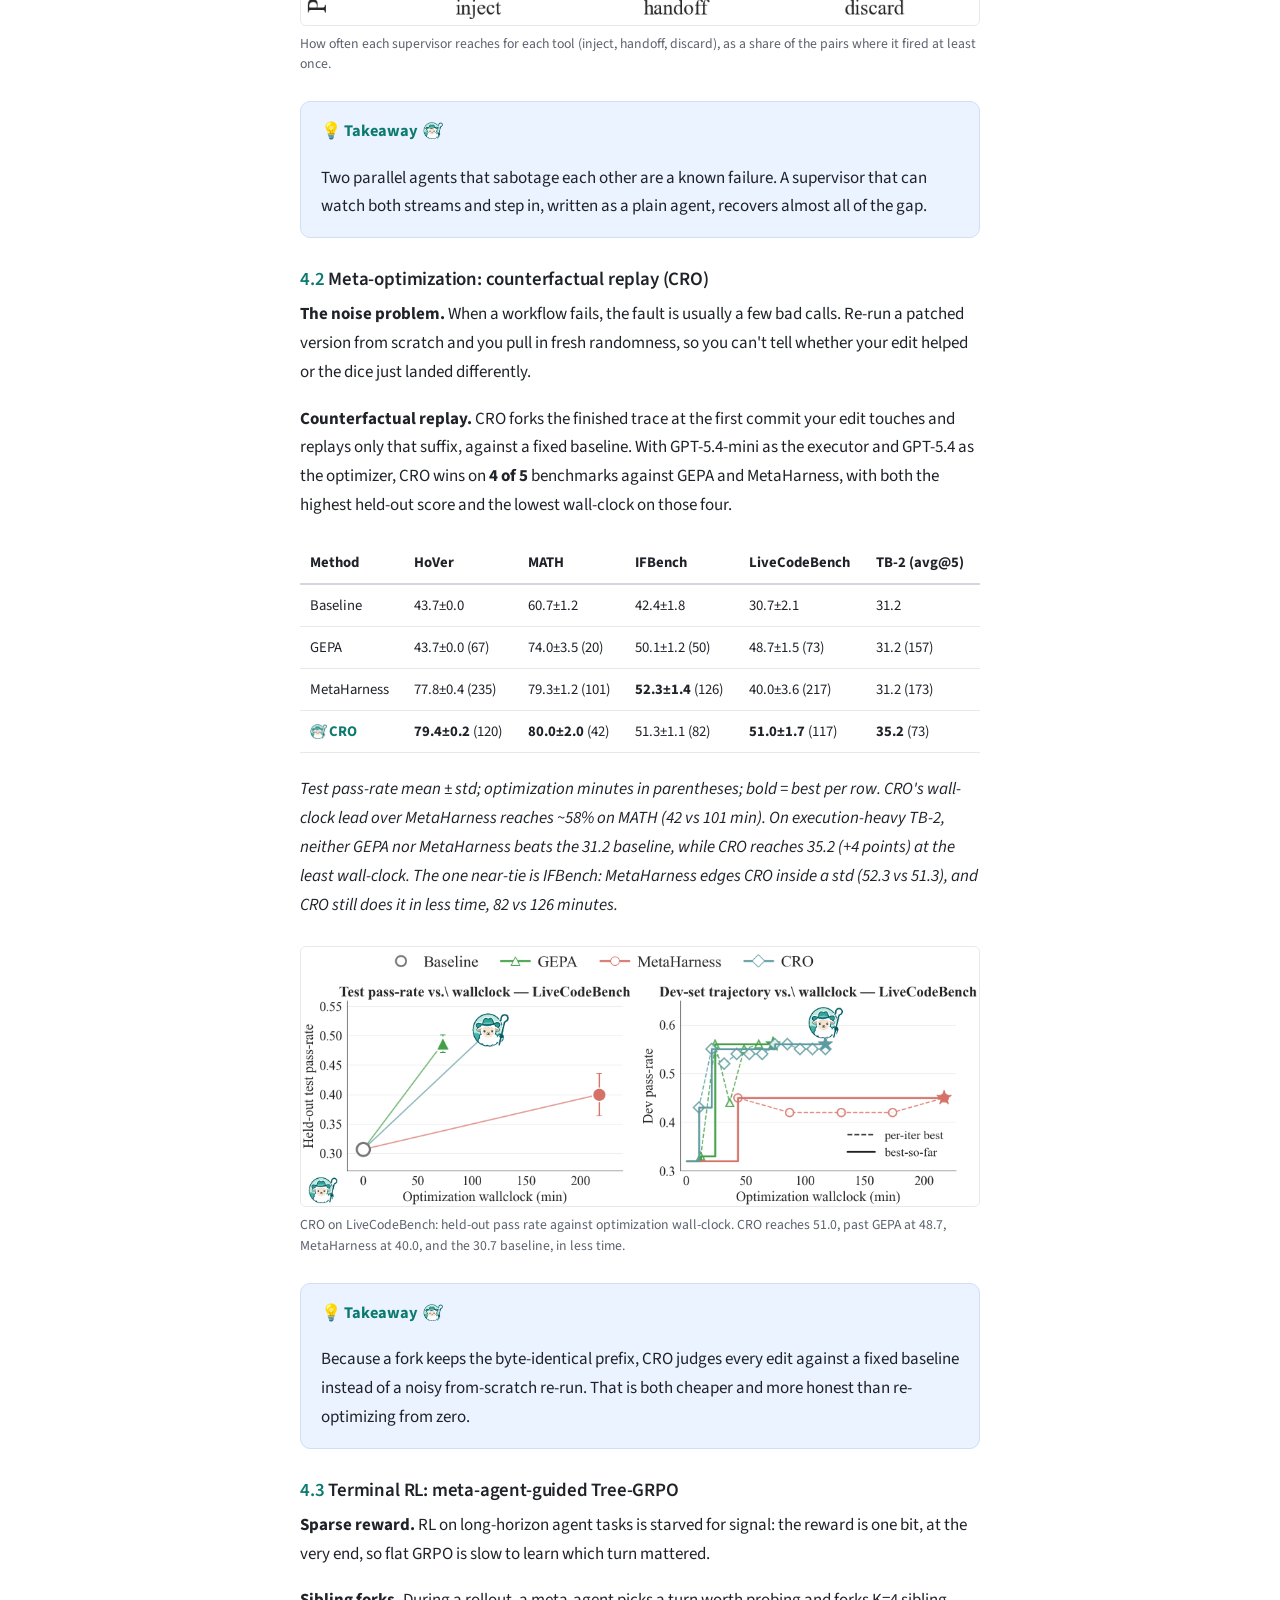
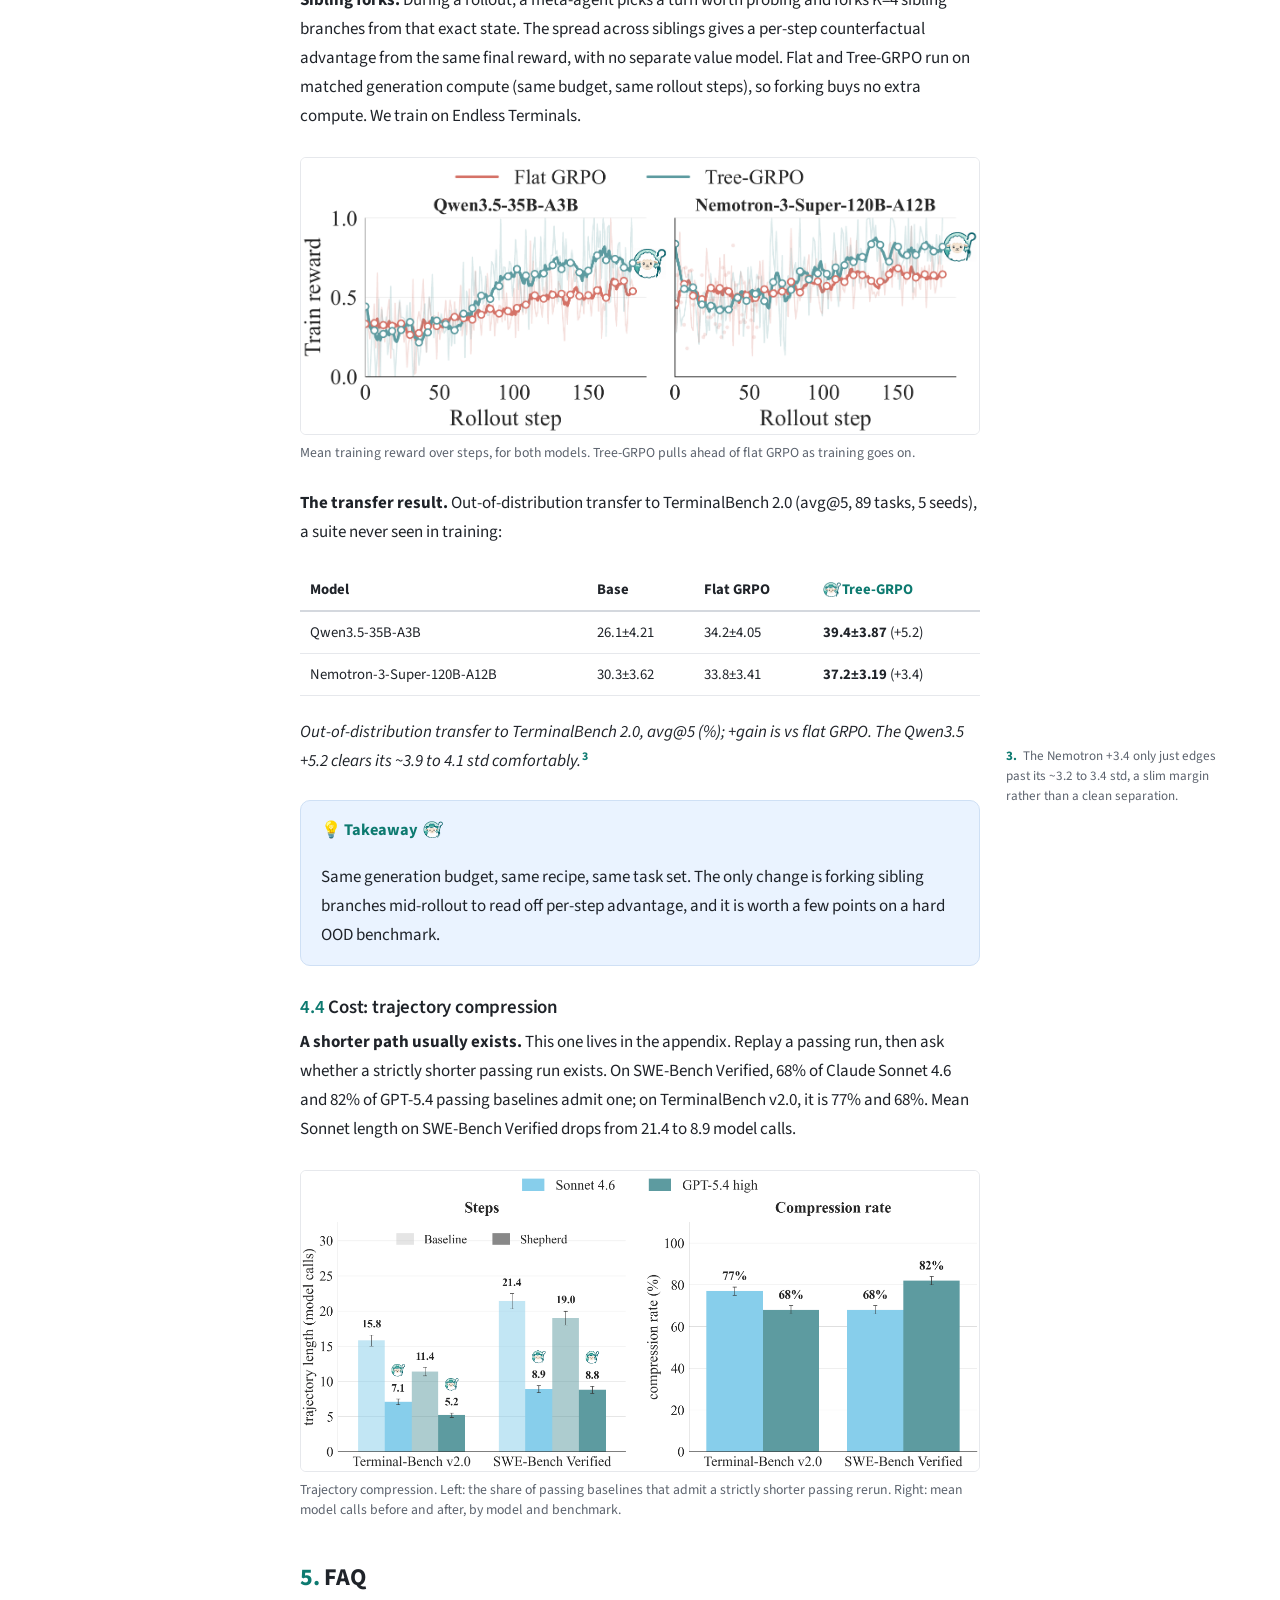
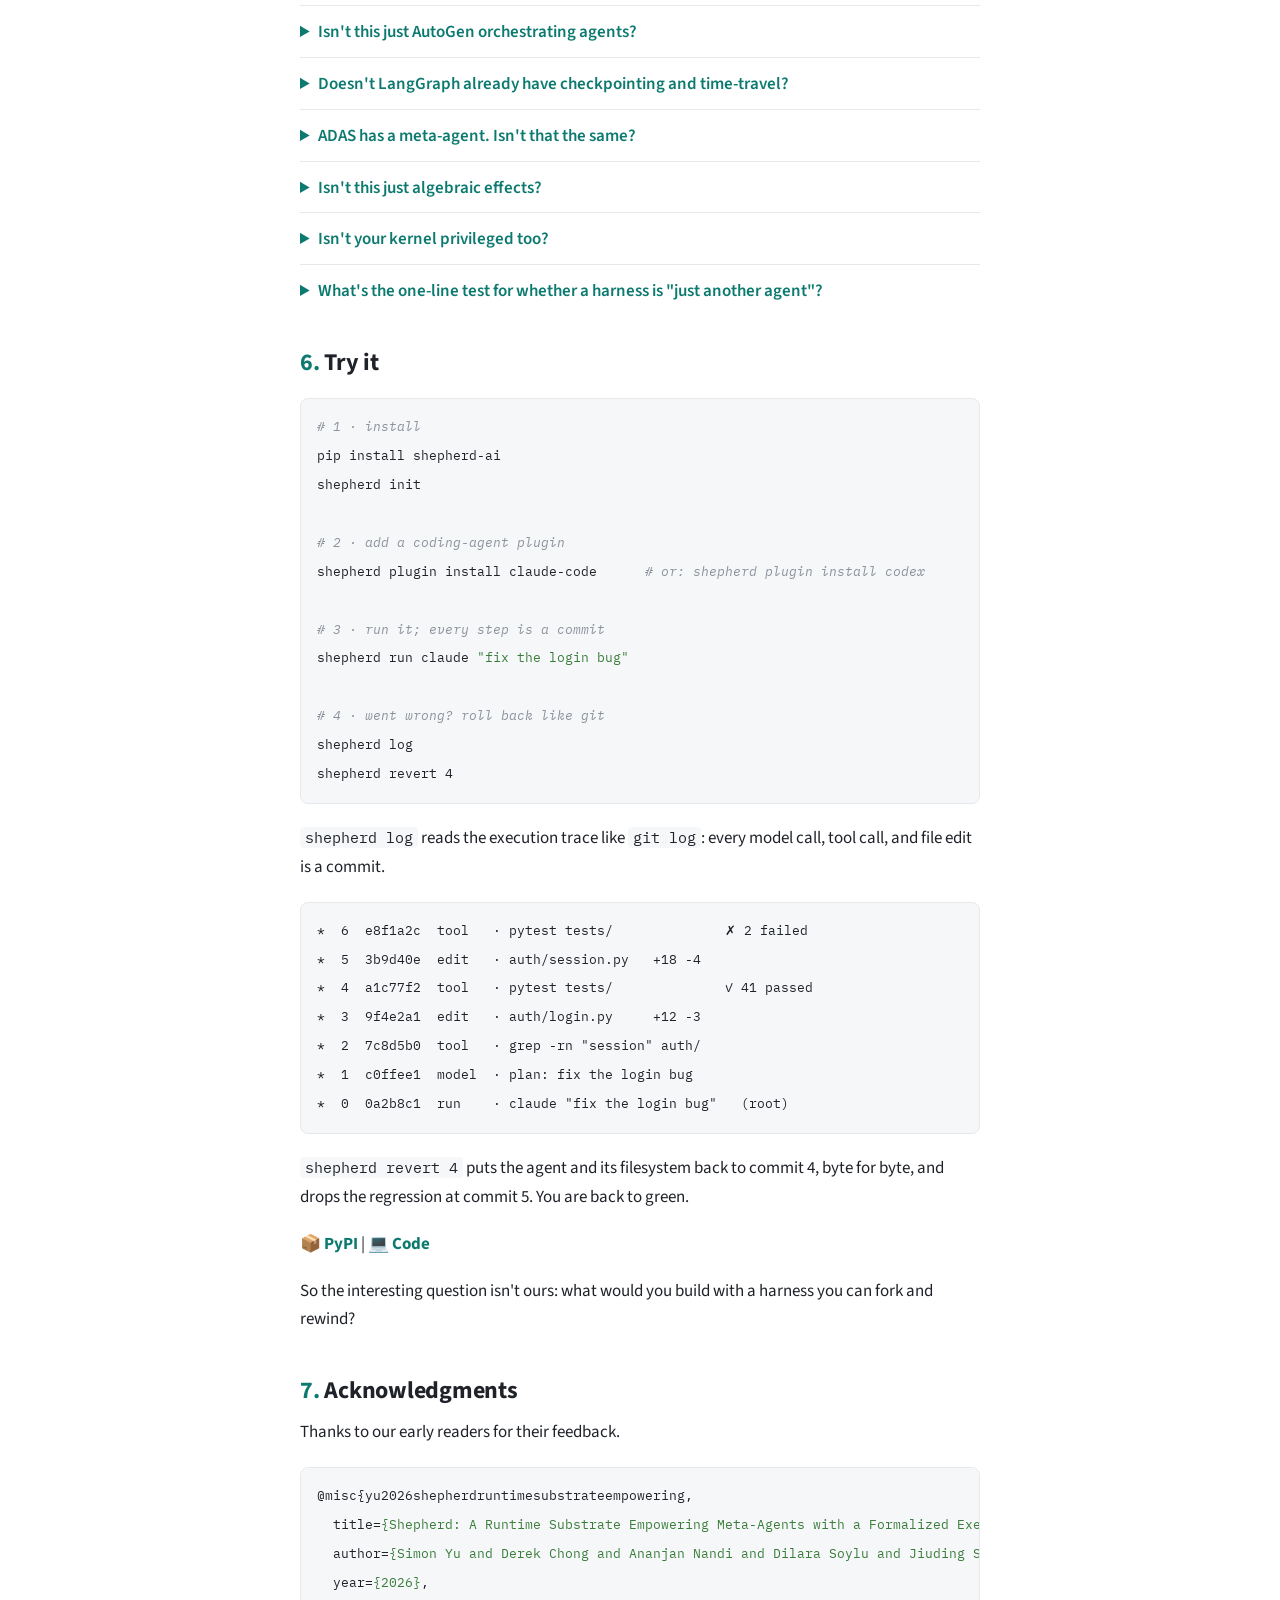
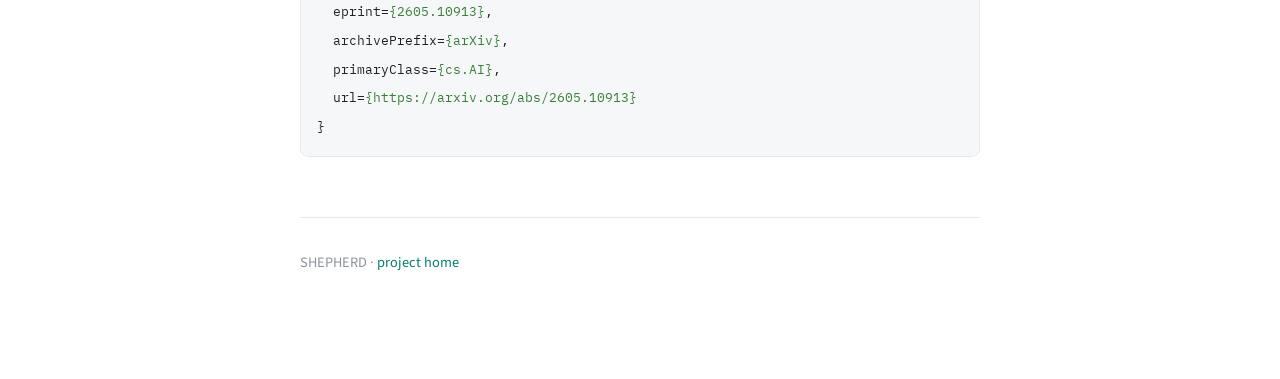
==== commit e37816d1: "Update SHEPHERD site Co-Authored-By: Claude Opus 4.8 (1M context) <noreply@anthropic.com>" ====
--- a/blog/index.html
+++ b/blog/index.html
@@ -163,7 +163,7 @@
 </figure>
 
 <aside class="callout callout--insight">
-<p class="callout__label">💡 <span class="brand"><img class="brand__logo" src="../assets/logo-shepherd.png" alt="">Shepherd</span></p>
+<p class="callout__label">💡 Takeaway <img class="callout__logo" src="../assets/logo-shepherd.png" alt=""></p>
 <p>Two parallel agents that sabotage each other are a known failure. A supervisor that can watch both streams and step in, written as a plain agent, recovers almost all of the gap.</p>
 </aside>
 
@@ -223,7 +223,7 @@
 </figure>
 
 <aside class="callout callout--insight">
-<p class="callout__label">💡 <span class="brand"><img class="brand__logo" src="../assets/logo-shepherd.png" alt="">Shepherd</span></p>
+<p class="callout__label">💡 Takeaway <img class="callout__logo" src="../assets/logo-shepherd.png" alt=""></p>
 <p>Because a fork keeps the byte-identical prefix, CRO judges every edit against a fixed baseline instead of a noisy from-scratch re-run. That is both cheaper and more honest than re-optimizing from zero.</p>
 </aside>
 
@@ -262,7 +262,7 @@
 </table>
 <p><em>Out-of-distribution transfer to TerminalBench 2.0, avg@5 (%); +gain is vs flat GRPO. The Qwen3.5 +5.2 clears its ~3.9 to 4.1 std comfortably.</em><span class="sn"><input type="checkbox" id="sn3" class="sn-toggle"><label for="sn3" class="sn-ref">3</label><span class="sn-body"><span class="sn-num">3.</span> The Nemotron +3.4 only just edges past its ~3.2 to 3.4 std, a slim margin rather than a clean separation.</span></span></p>
 <aside class="callout callout--insight">
-<p class="callout__label">💡 <span class="brand"><img class="brand__logo" src="../assets/logo-shepherd.png" alt="">Shepherd</span></p>
+<p class="callout__label">💡 Takeaway <img class="callout__logo" src="../assets/logo-shepherd.png" alt=""></p>
 <p>Same generation budget, same recipe, same task set. The only change is forking sibling branches mid-rollout to read off per-step advantage, and it is worth a few points on a hard OOD benchmark.</p>
 </aside>
 
--- a/blog/blog.css
+++ b/blog/blog.css
@@ -142,7 +142,8 @@
 .callout--tldr{background:var(--code-bg);border:1px solid var(--line)}
 .callout--tldr::before{content:"\1F4CC  TL;DR";display:block;font-weight:700;margin-bottom:8px}
 .callout--insight{background:#eaf3ff;border:1px solid #cfe0f5}
-.callout__label{font-weight:700;font-size:1.02rem;margin:0 0 8px}
+.callout__label{font-weight:700;font-size:1.02rem;margin:0 0 8px;color:var(--accent)}
+.callout__logo{height:1.05em;width:auto;vertical-align:-.2em;margin-left:.15em}
 
 /* ---- code ---- */
 pre{background:var(--code-bg);border:1px solid var(--line);border-radius:8px;
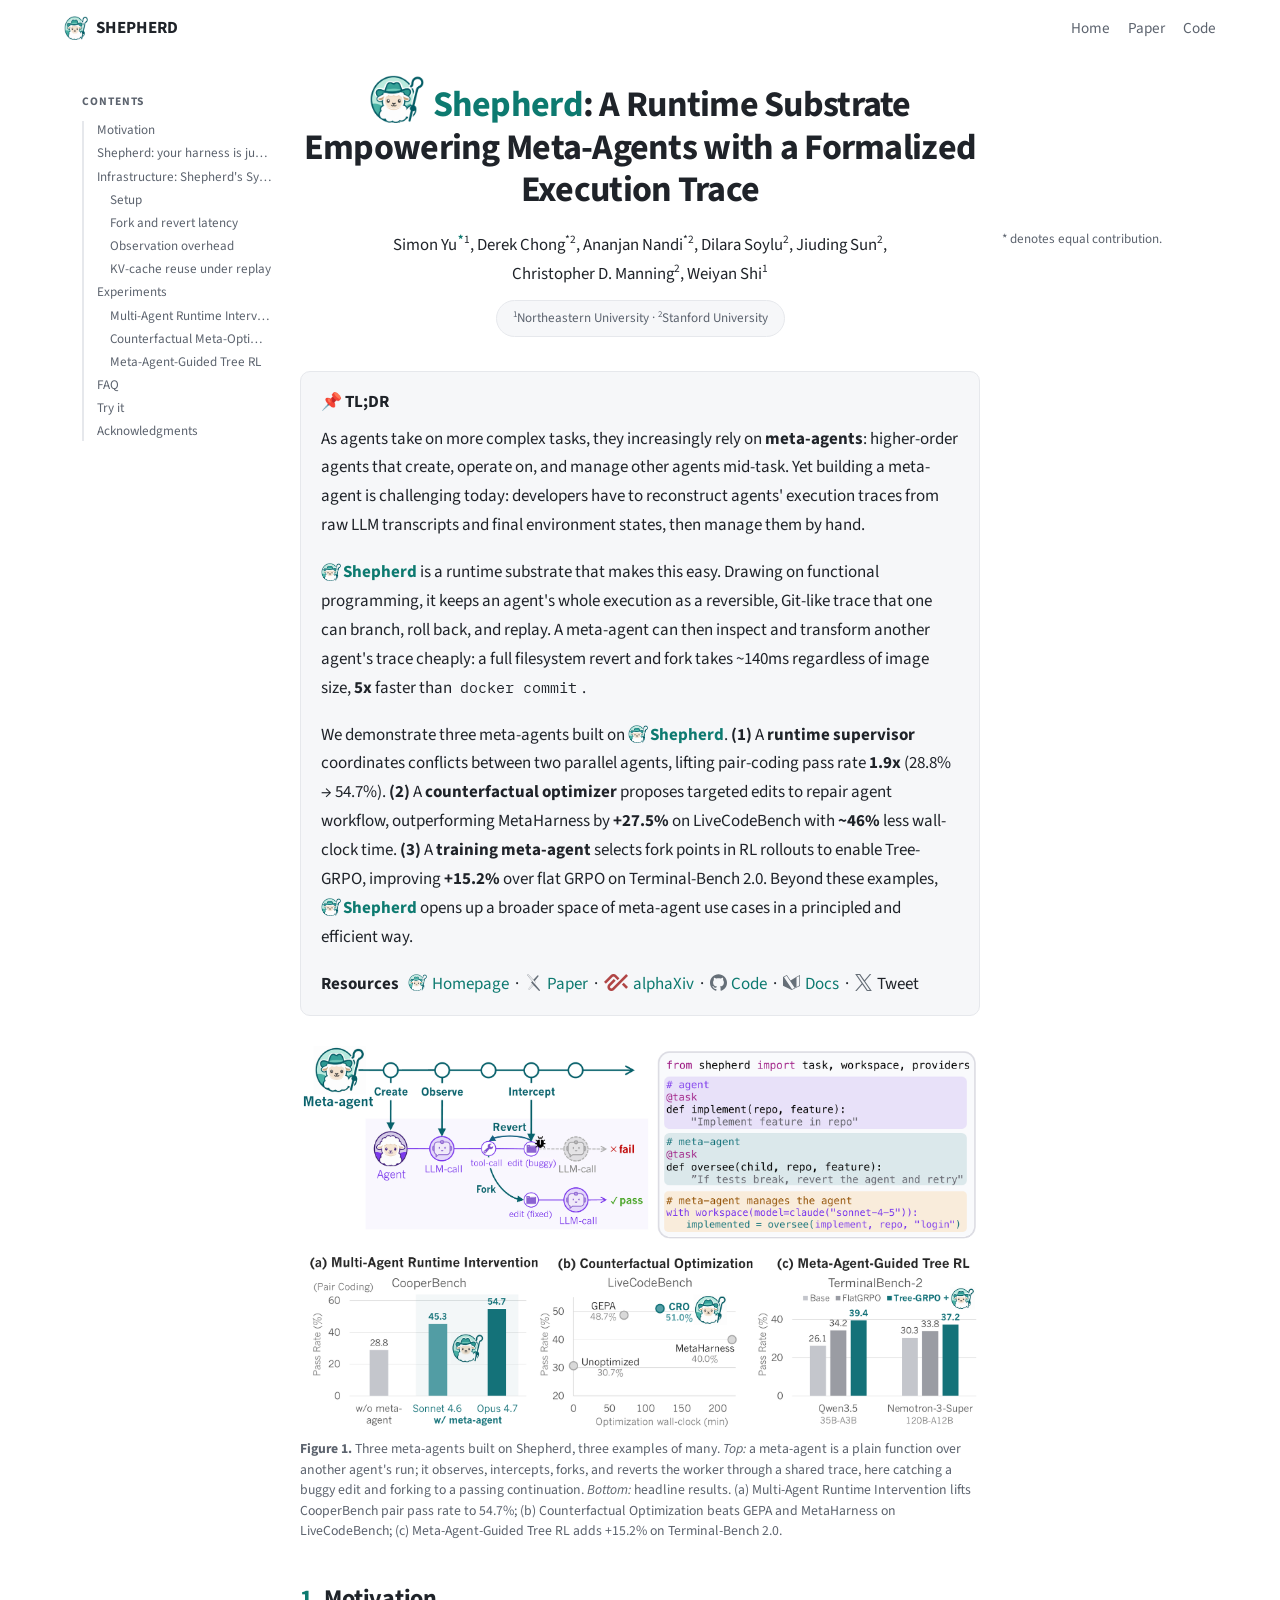
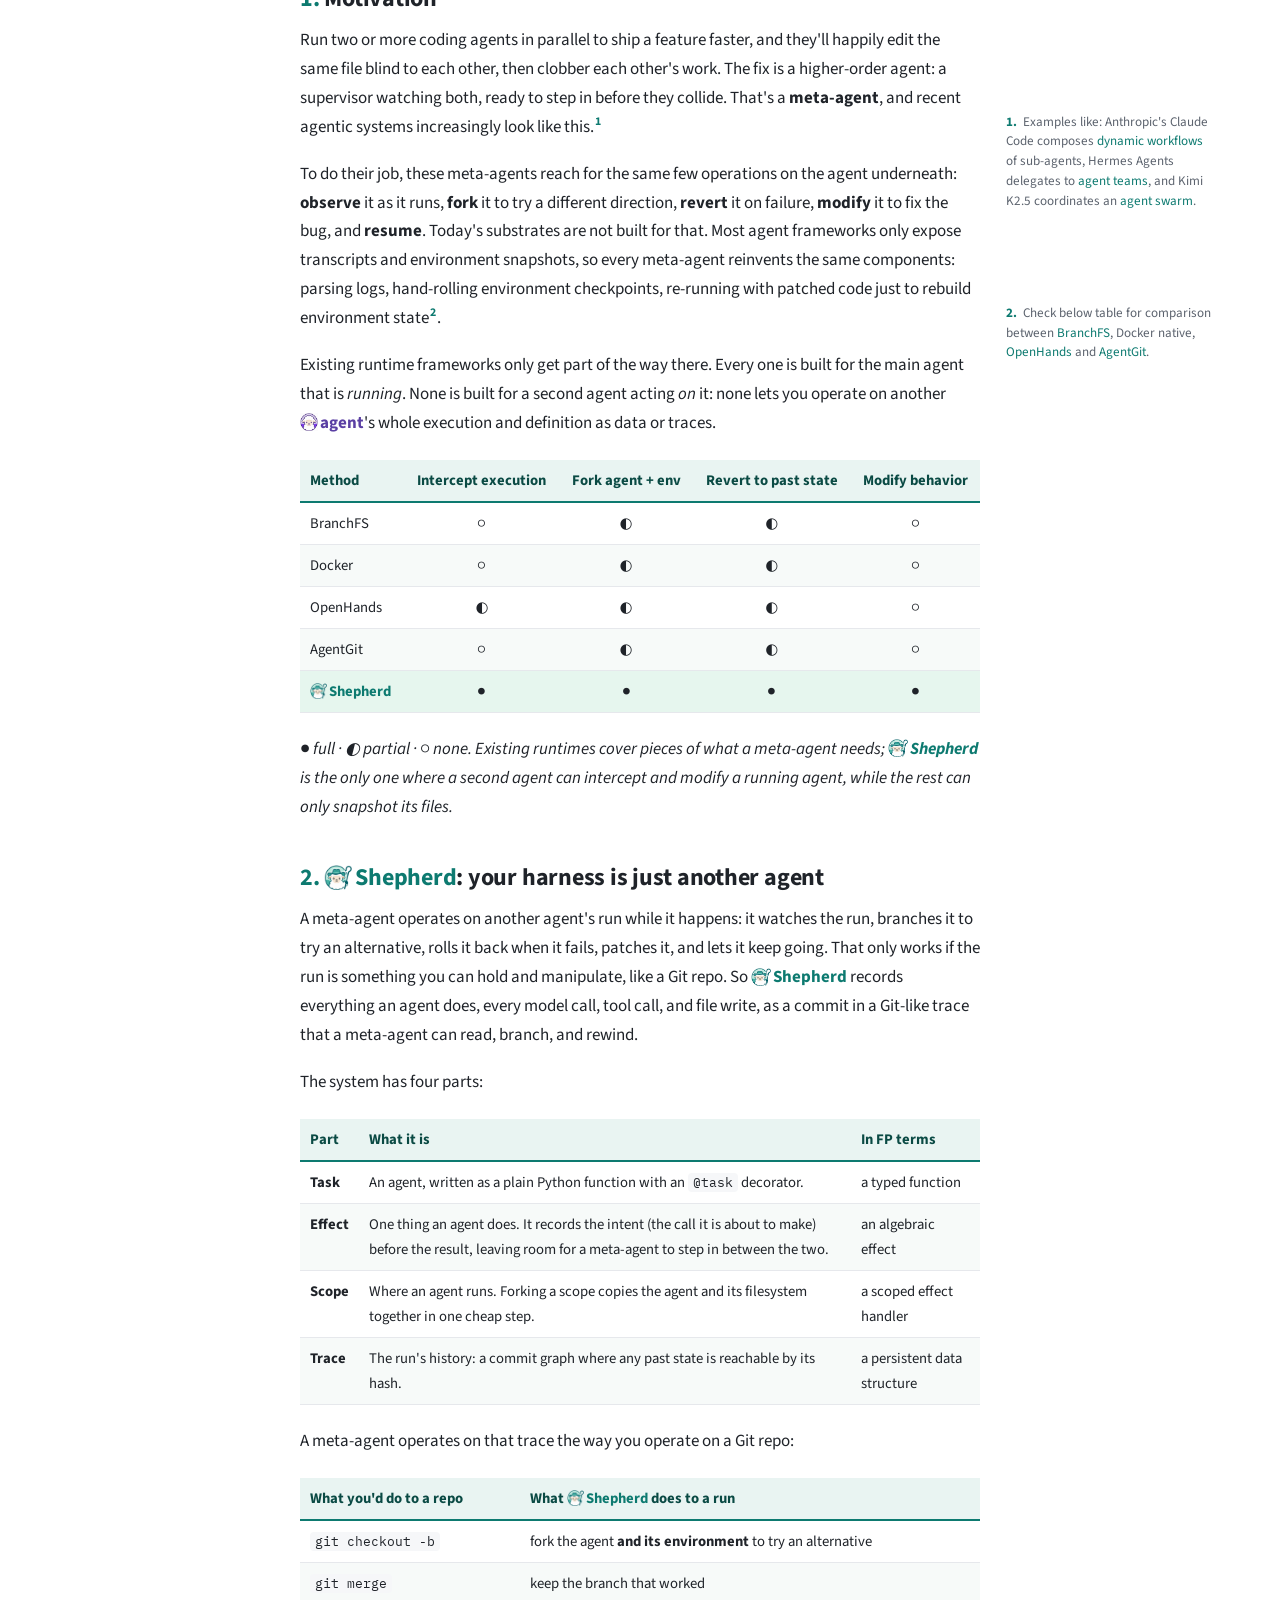
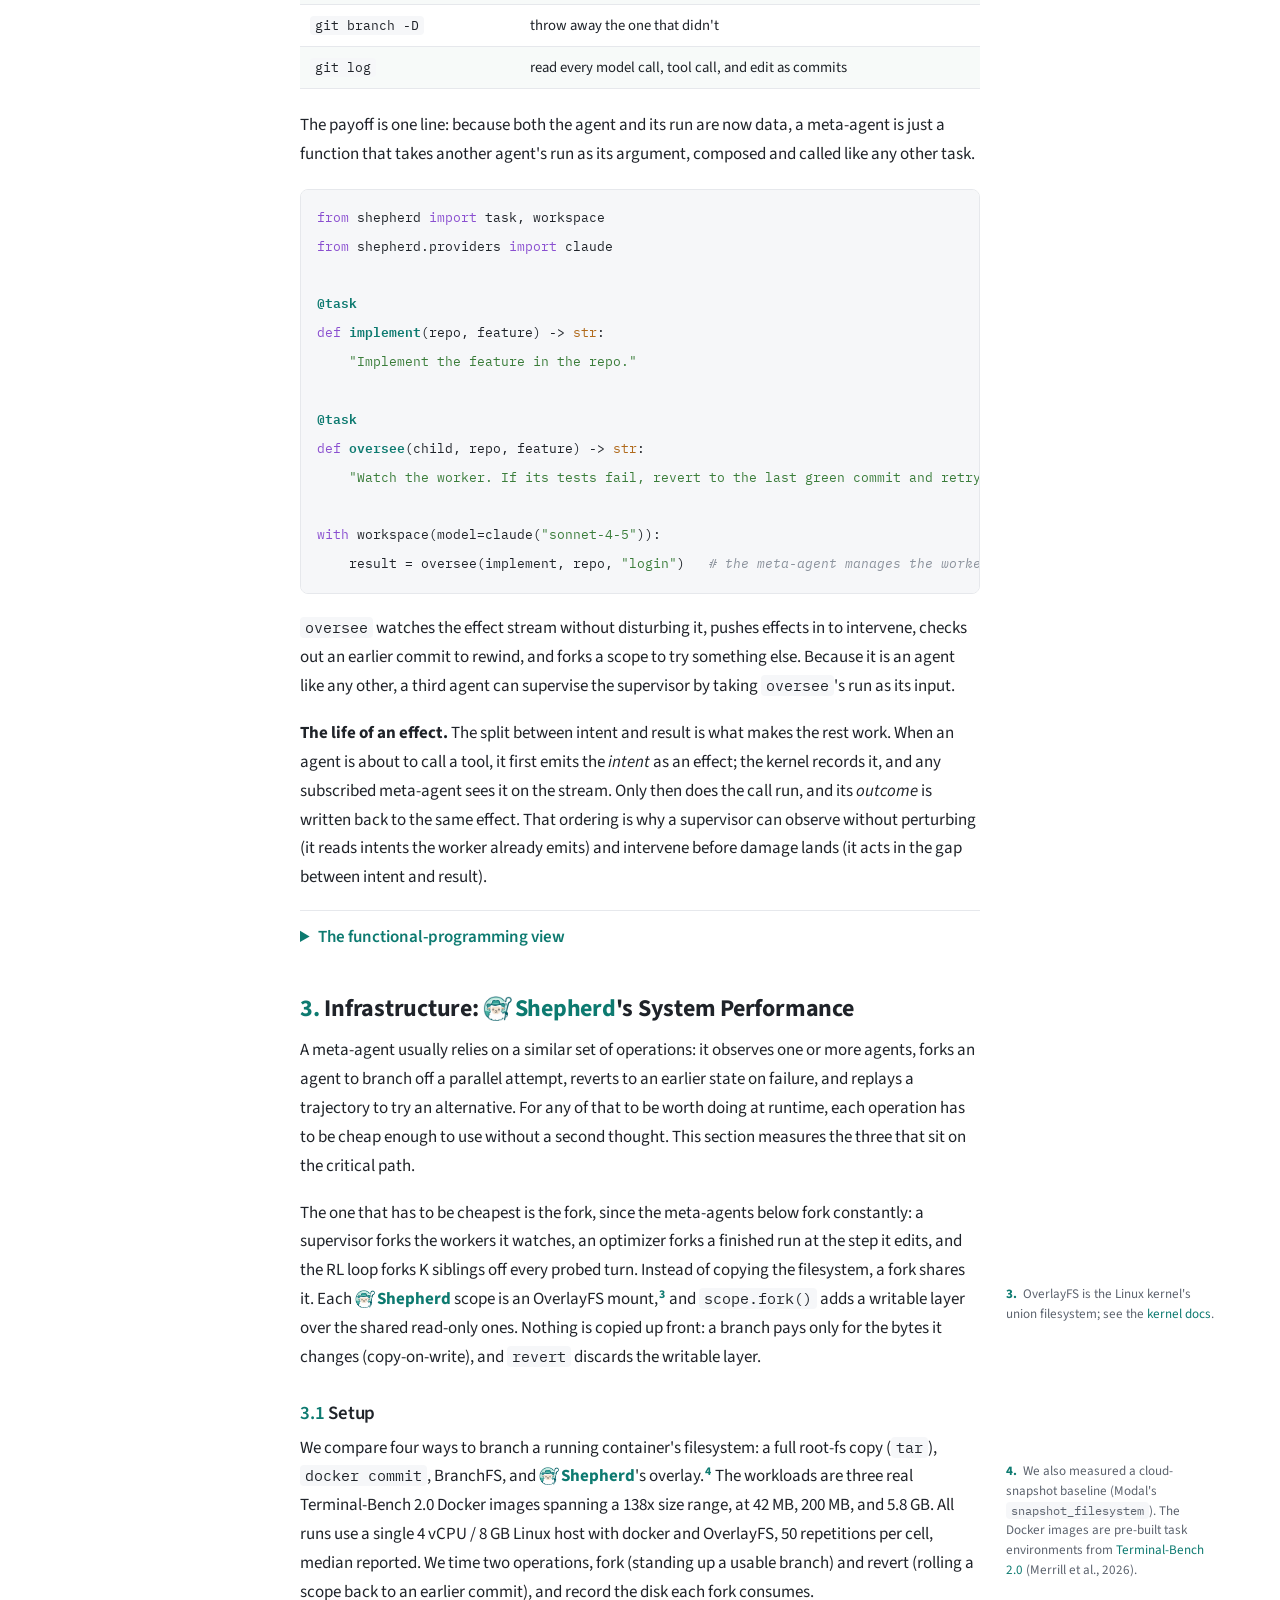
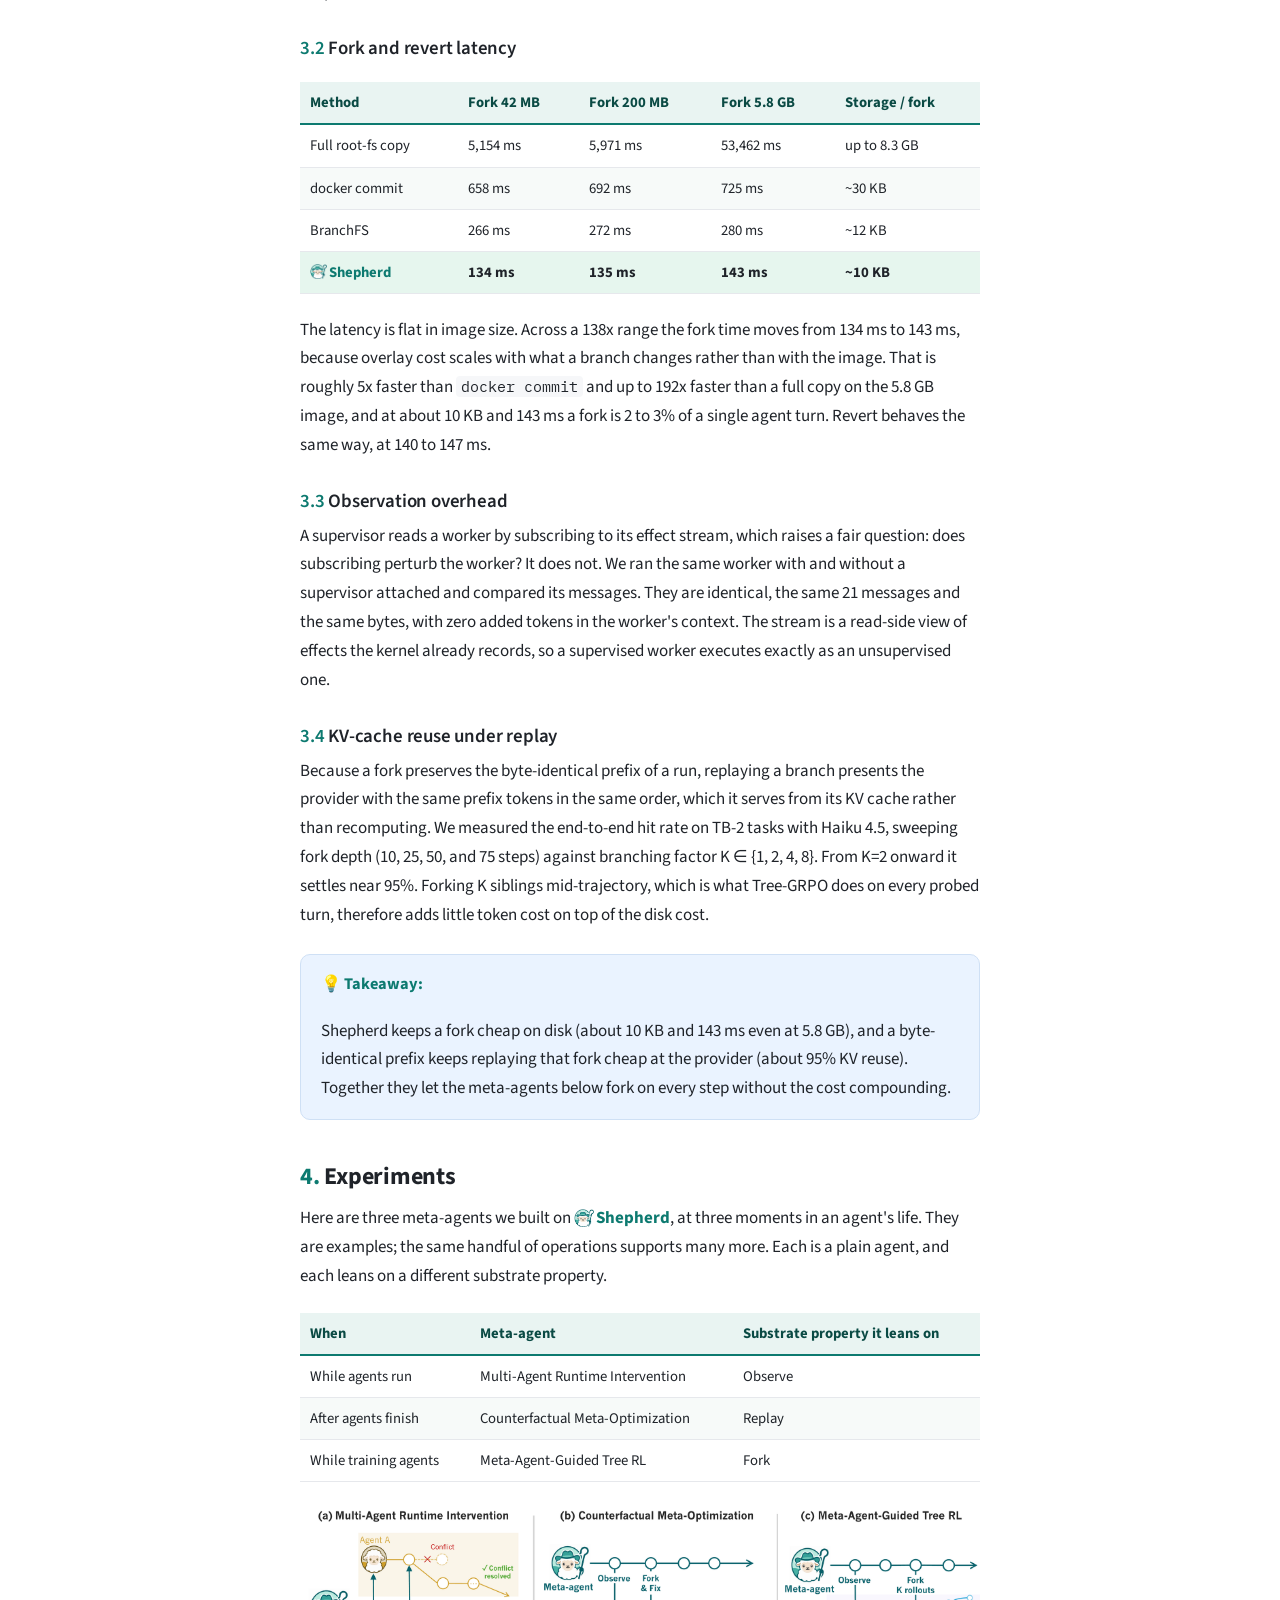
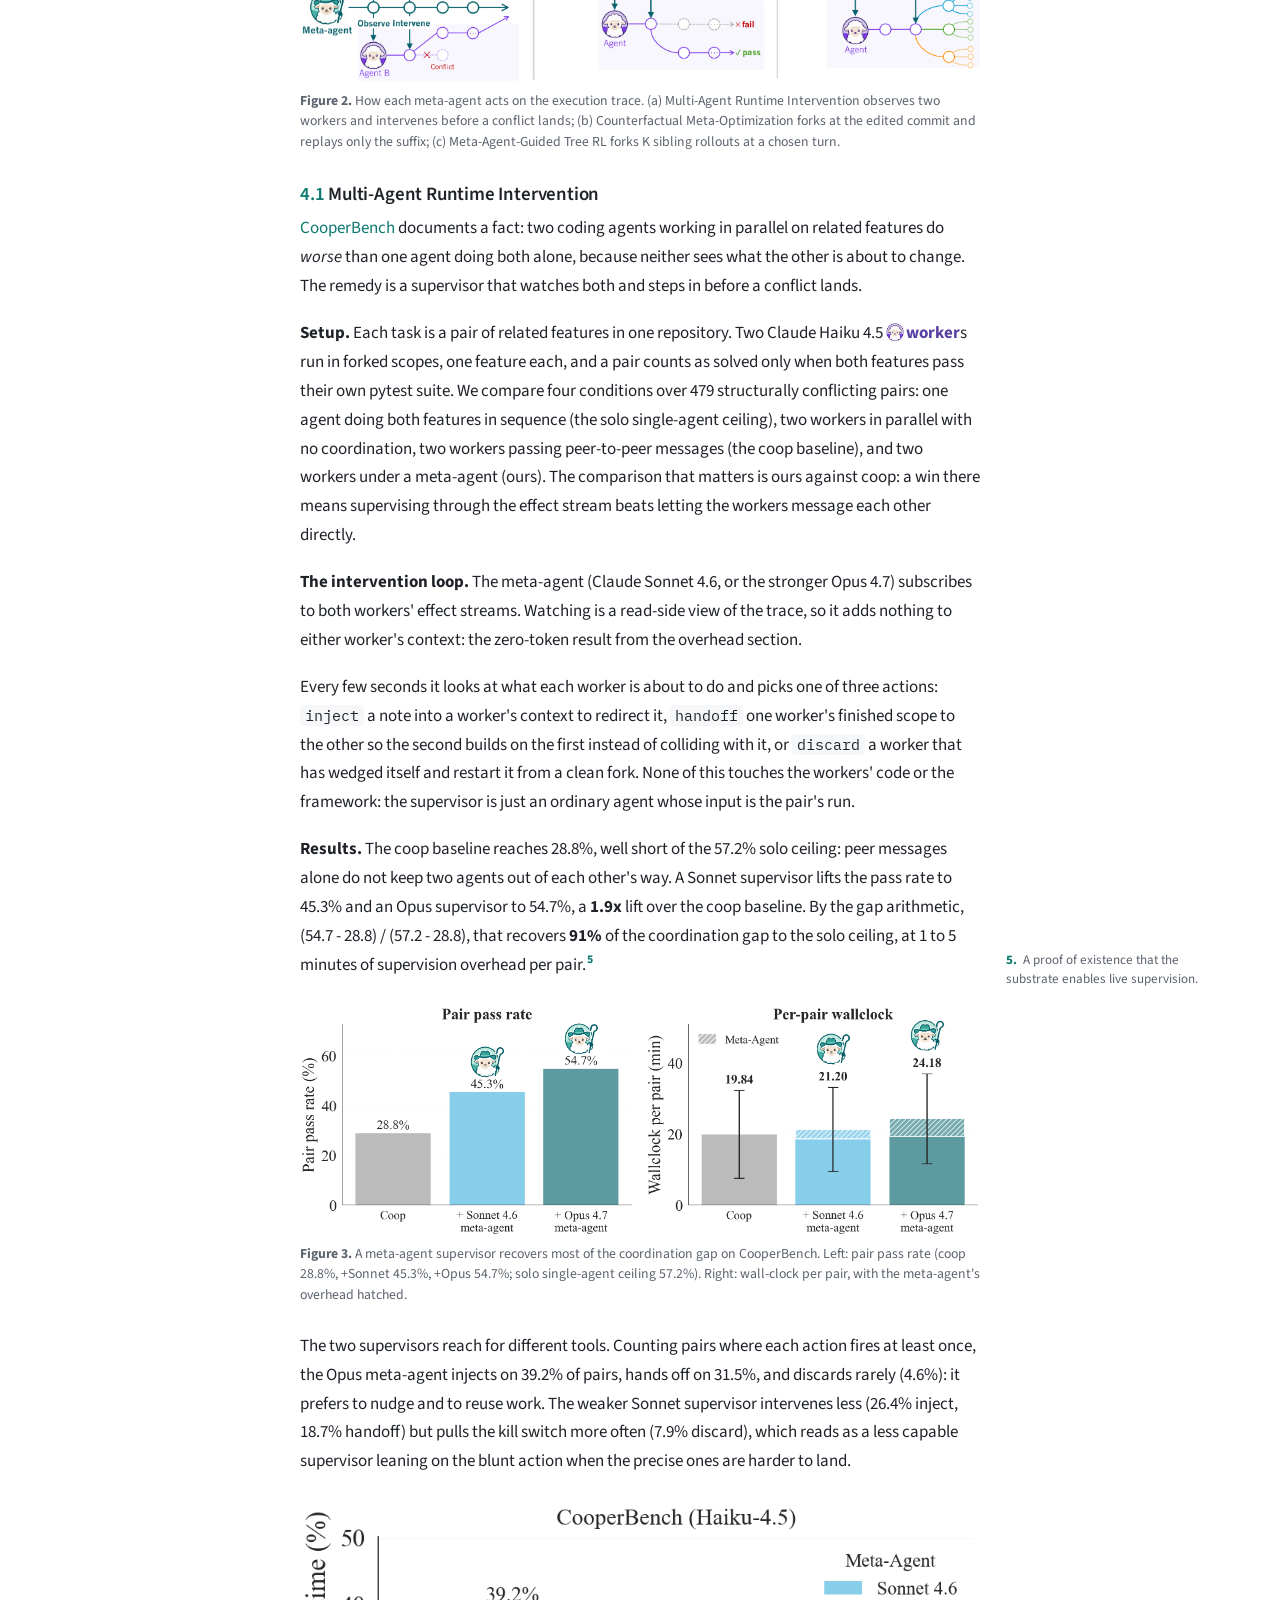
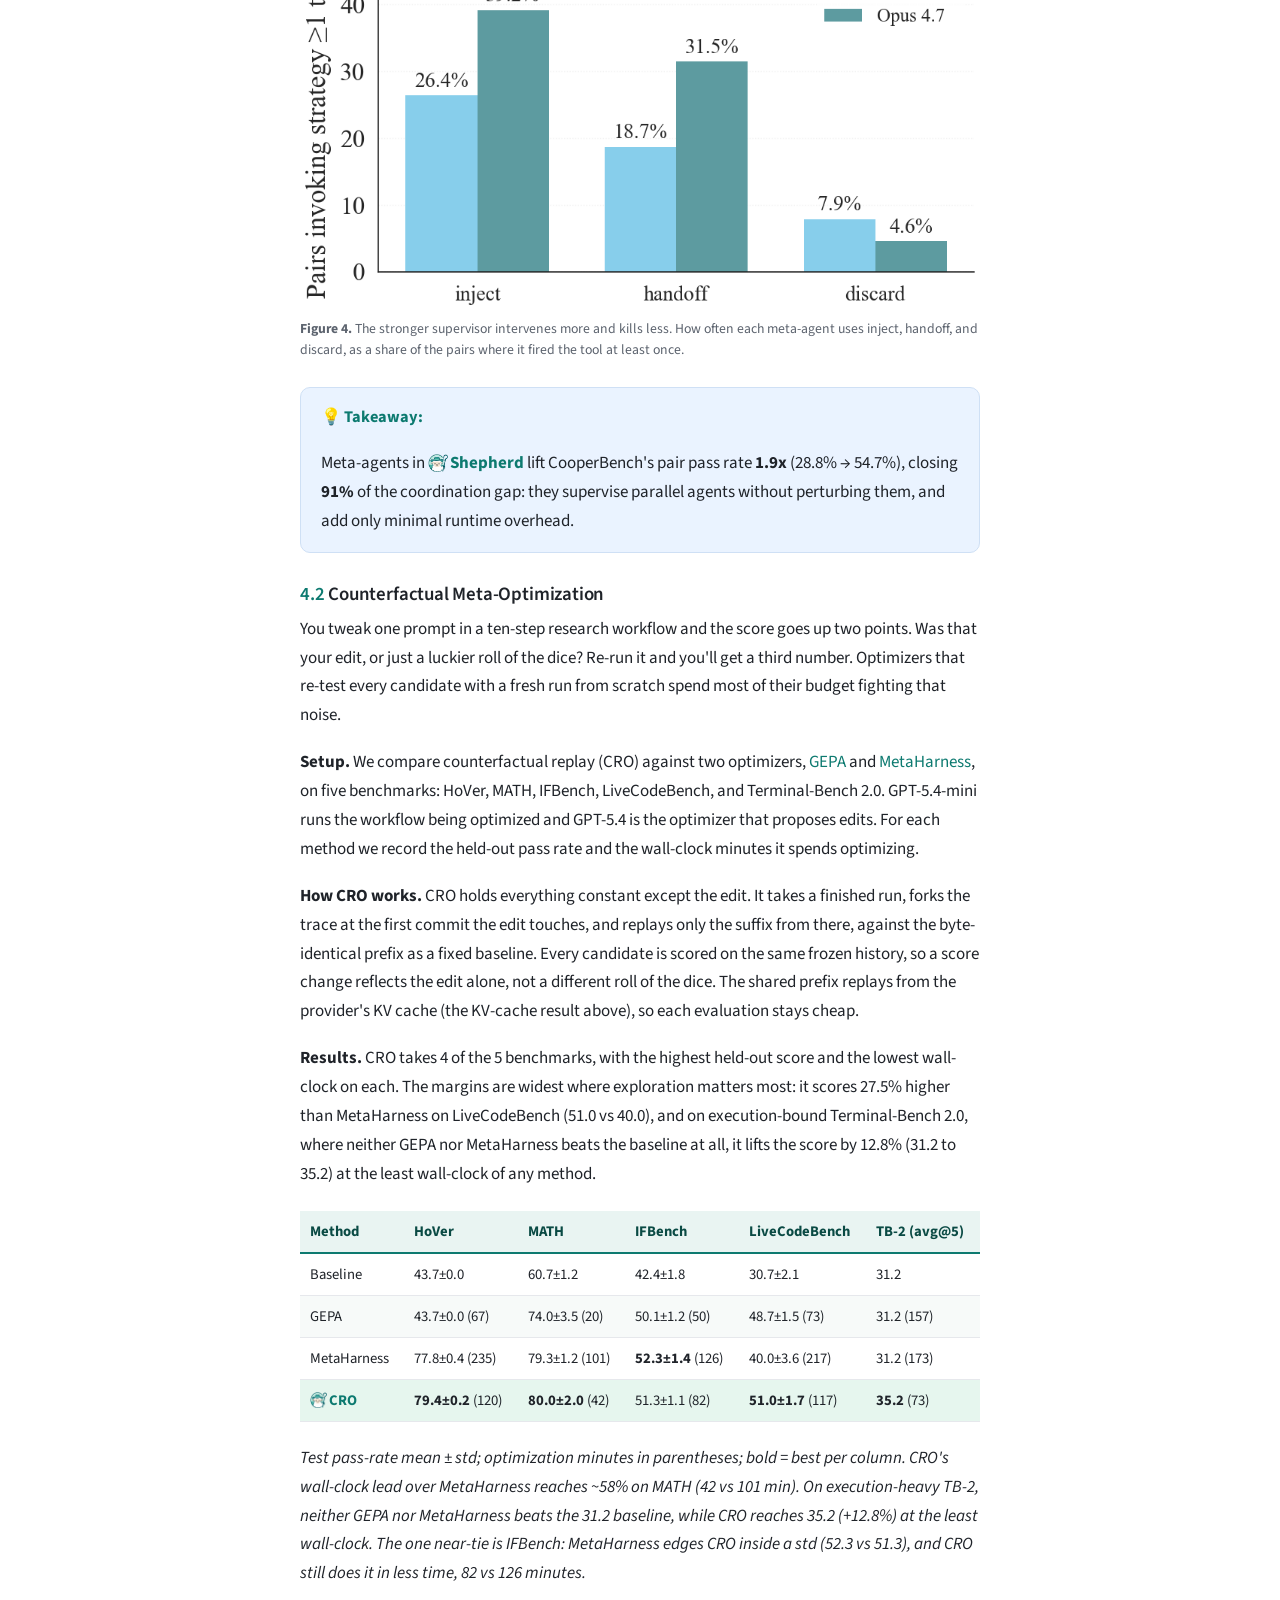
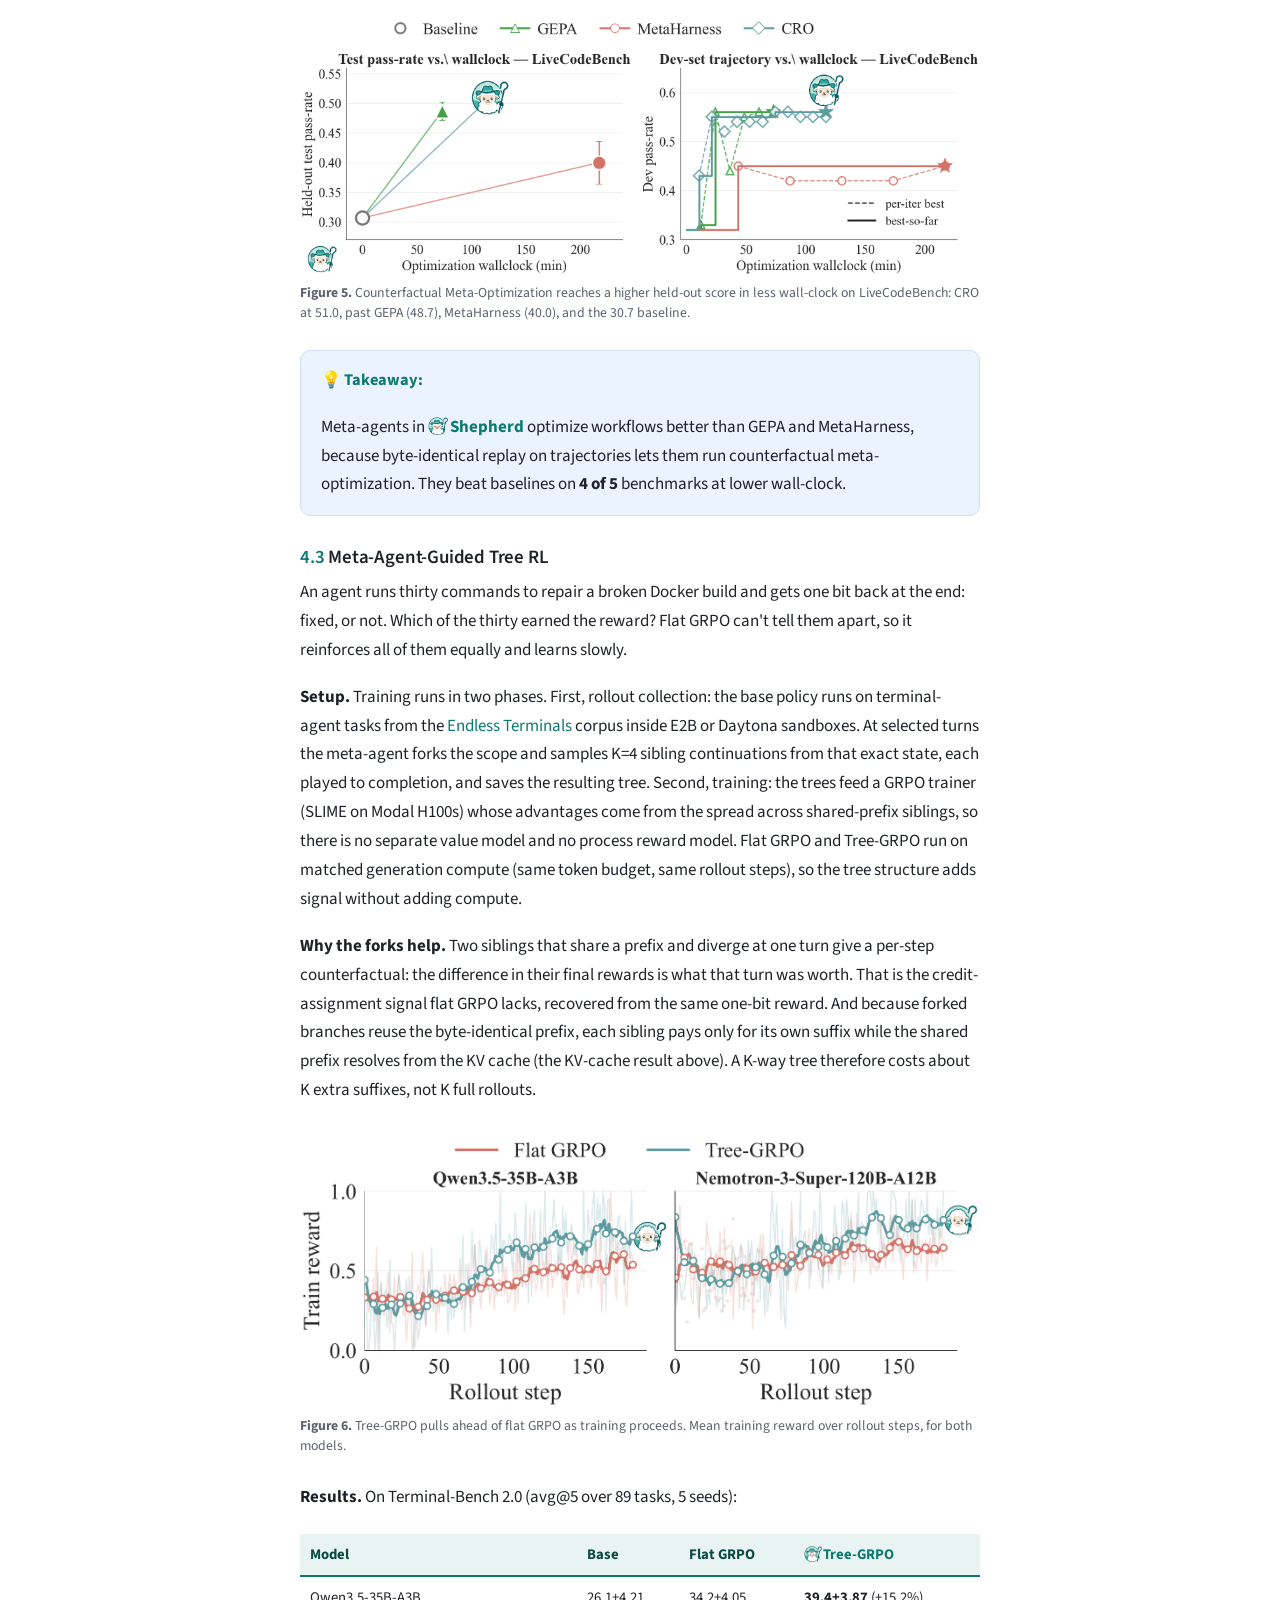
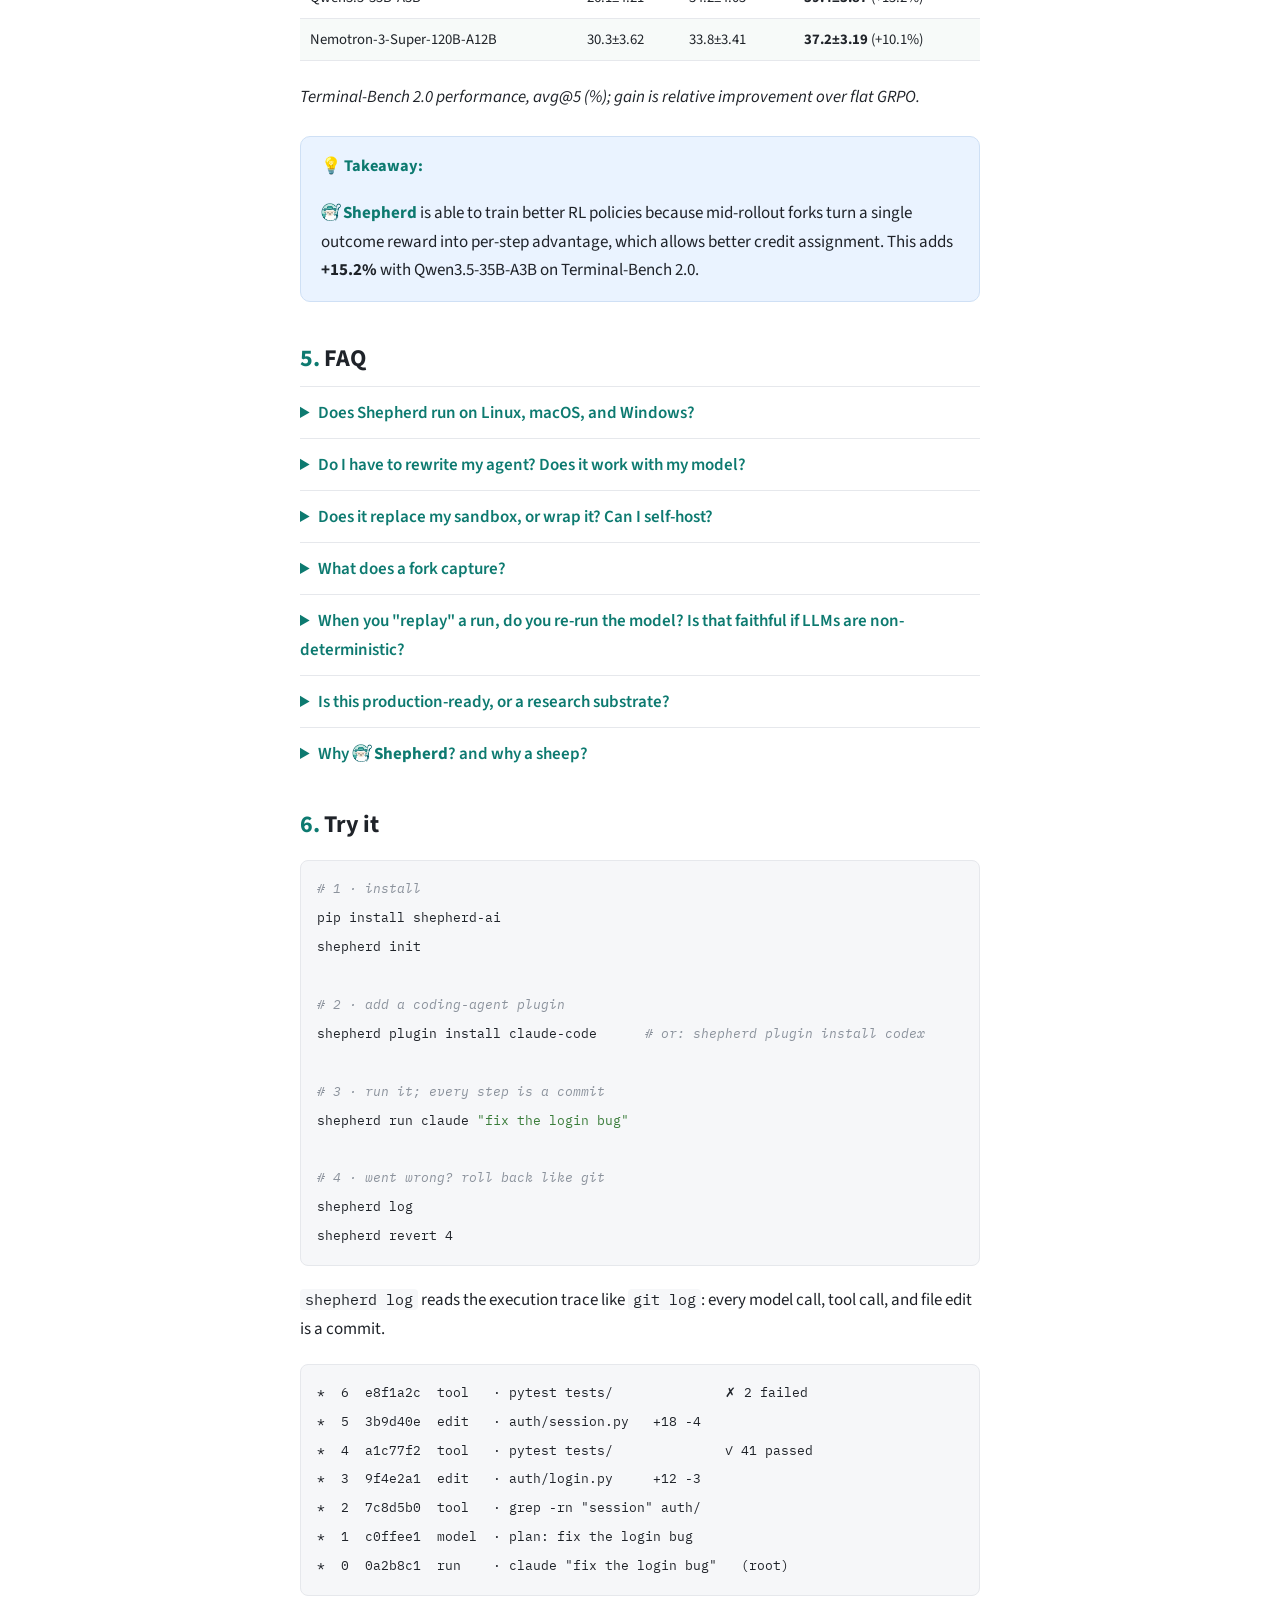
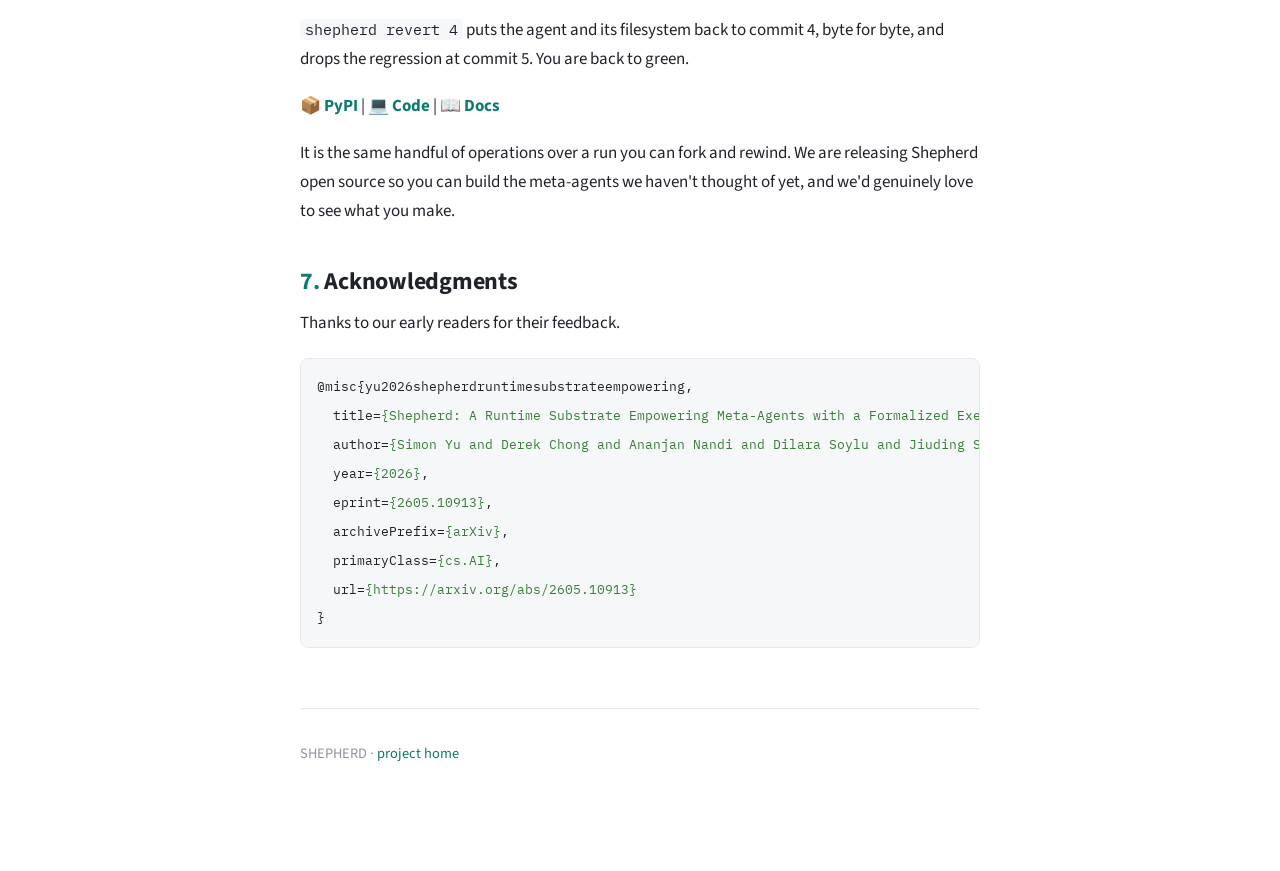
==== commit b1426c25: "Update SHEPHERD site Co-Authored-By: Claude Opus 4.8 (1M context) <noreply@anthropic.com>" ====
--- a/blog/index.html
+++ b/blog/index.html
@@ -10,6 +10,7 @@
 <link rel="preconnect" href="https://fonts.gstatic.com" crossorigin>
 <link href="https://fonts.googleapis.com/css2?family=IBM+Plex+Mono:wght@400;600&family=Source+Sans+3:ital,wght@0,400;0,600;0,700;1,400&display=swap" rel="stylesheet">
 <link rel="stylesheet" href="blog.css">
+<script defer src="https://static.cloudflareinsights.com/beacon.min.js" data-cf-beacon='{"token": "15241427f3bc4c0e8382f37b46932721"}'></script>
 </head>
 <body>
 <nav class="nav">
@@ -20,7 +21,7 @@
     <a href="https://github.com/dcx/poc-crank-v2">Code</a>
   </div>
 </nav>
-<p class="ab-note">A/B test: full-logo version. <a href="lite.html">See the conservative-logo version.</a></p><div class="layout">
+<div class="layout">
   <nav id="TOC" role="doc-toc" aria-label="Table of contents">
     <button class="toc-fab" type="button" aria-controls="toc-panel" aria-expanded="false">
       <svg class="toc-fab__icon" width="15" height="15" viewBox="0 0 16 16" aria-hidden="true"><path d="M1.5 3.5h13M1.5 8h13M1.5 12.5h8.5" fill="none" stroke="currentColor" stroke-width="1.8" stroke-linecap="round"/></svg>
@@ -32,13 +33,18 @@
       <div class="toc">
 <ul>
 <li><a href="#motivation">Motivation</a></li>
-<li><a href="#the-idea-agents-all-the-way-up">The idea: agents all the way up</a></li>
-<li><a href="#system-performance-forking-is-nearly-free">System performance: forking is nearly free</a></li>
-<li><a href="#results">Results</a><ul>
-<li><a href="#runtime-supervision-multi-agent-coordination-for-free">Runtime supervision: multi-agent coordination for free</a></li>
-<li><a href="#meta-optimization-counterfactual-replay-cro">Meta-optimization: counterfactual replay (CRO)</a></li>
-<li><a href="#terminal-rl-meta-agent-guided-tree-grpo">Terminal RL: meta-agent-guided Tree-GRPO</a></li>
-<li><a href="#cost-trajectory-compression">Cost: trajectory compression</a></li>
+<li><a href="#shepherd-your-harness-is-just-another-agent">Shepherd: your harness is just another agent</a></li>
+<li><a href="#infrastructure-shepherds-system-performance">Infrastructure: Shepherd's System Performance</a><ul>
+<li><a href="#setup">Setup</a></li>
+<li><a href="#fork-and-revert-latency">Fork and revert latency</a></li>
+<li><a href="#observation-overhead">Observation overhead</a></li>
+<li><a href="#kv-cache-reuse-under-replay">KV-cache reuse under replay</a></li>
+</ul>
+</li>
+<li><a href="#experiments">Experiments</a><ul>
+<li><a href="#multi-agent-runtime-intervention">Multi-Agent Runtime Intervention</a></li>
+<li><a href="#counterfactual-meta-optimization">Counterfactual Meta-Optimization</a></li>
+<li><a href="#meta-agent-guided-tree-rl">Meta-Agent-Guided Tree RL</a></li>
 </ul>
 </li>
 <li><a href="#faq">FAQ</a></li>
@@ -55,54 +61,164 @@
       <p class="post__authors">
 <a href="https://simonucl.github.io/">Simon Yu</a><span class="sn sn--byline"><input type="checkbox" id="sn-byline" class="sn-toggle"><label for="sn-byline" class="sn-ref">*</label><span class="sn-body">* denotes equal contribution.</span></span><sup>1</sup>, <a href="https://nlp.stanford.edu/~derekch/">Derek Chong</a><sup>*</sup><sup>2</sup>, <a href="https://ananjan-nandi-9.github.io/">Ananjan Nandi</a><sup>*</sup><sup>2</sup>, <a href="https://profiles.stanford.edu/dilara">Dilara Soylu</a><sup>2</sup>, <a href="https://jiudingsun01.github.io/">Jiuding Sun</a><sup>2</sup>,<br><a href="https://nlp.stanford.edu/~manning/">Christopher D. Manning</a><sup>2</sup>, <a href="https://wyshi.github.io/">Weiyan Shi</a><sup>1</sup>      </p>
       <p class="post__affil"><span class="affil-pill"><sup>1</sup>Northeastern University &middot; <sup>2</sup>Stanford University</span></p>
-<p class="post__date">June 15, 2026</p>      <p class="post__links">
-<a href="https://shepherd-agents.ai/">Homepage</a> <span class="sep">|</span> <a href="https://arxiv.org/abs/2605.10913">Paper</a> <span class="sep">|</span> <a href="https://www.alphaxiv.org/abs/2605.10913">alphaXiv</a> <span class="sep">|</span> <a href="https://github.com/dcx/poc-crank-v2">Code</a> <span class="sep">|</span> <span class="off">X Thread (soon)</span>      </p>
     </header>
     <article class="post-body">
 <aside class="callout callout--tldr">
 
-<p>A meta-agent watches, steers, or repairs other agents. Today it rebuilds everything by hand: read the transcripts, snapshot the environment, write one-off code to catch a bad write before it lands. The runtime hands it fragments, never the whole run.</p>
-<p><span class="brand"><img class="brand__logo" src="../assets/logo-shepherd.png" alt="">Shepherd</span> records every agent-environment interaction as a typed event in a Git-like trace, where any past state can be forked and replayed cheaply. That turns a meta-agent into a plain <code>@agent</code> that takes another agent's run as its argument. Deep Research put an agent <em>inside</em> the harness; <span class="brand"><img class="brand__logo" src="../assets/logo-shepherd.png" alt="">Shepherd</span> makes the harness <em>out of</em> agents.</p>
-<p>We build three meta-agents on it. A live supervisor closes <strong>91%</strong> of the coordination gap on CooperBench, lifting pair pass rate from 28.8% to 54.7%. A counterfactual optimizer beats GEPA and MetaHarness on <strong>4 of 5</strong> benchmarks, in less wall-clock every time. Meta-agent-guided Tree-GRPO adds <strong>+5.2 points</strong> over flat GRPO on Qwen3.5-35B-A3B (and +3.4 on the larger Nemotron-3-Super-120B-A12B). A fork that carries its whole filesystem costs 134 to 143 ms, about <strong>5x</strong> cheaper than <code>docker commit</code>, and the core correctness argument is checked in Lean.</p>
+<p>As agents take on more complex tasks, they increasingly rely on <strong>meta-agents</strong>: higher-order agents that create, operate on, and manage other agents mid-task. Yet building a meta-agent is challenging today: developers have to reconstruct agents' execution traces from raw LLM transcripts and final environment states, then manage them by hand.</p>
+<p><span class="brand"><img class="brand__logo" src="../assets/logo-shepherd.png" alt="">Shepherd</span> is a runtime substrate that makes this easy. Drawing on functional programming, it keeps an agent's whole execution as a reversible, Git-like trace that one can branch, roll back, and replay. A meta-agent can then inspect and transform another agent's trace cheaply: a full filesystem revert and fork takes ~140ms regardless of image size, <strong>5x</strong> faster than <code>docker commit</code>.</p>
+<p>We demonstrate three meta-agents built on <span class="brand"><img class="brand__logo" src="../assets/logo-shepherd.png" alt="">Shepherd</span>. <strong>(1)</strong> A <strong>runtime supervisor</strong> coordinates conflicts between two parallel agents, lifting pair-coding pass rate <strong>1.9x</strong> (28.8% → 54.7%). <strong>(2)</strong> A <strong>counterfactual optimizer</strong> proposes targeted edits to repair agent workflow, outperforming MetaHarness by <strong>+27.5%</strong> on LiveCodeBench with <strong>~46%</strong> less wall-clock time. <strong>(3)</strong> A <strong>training meta-agent</strong> selects fork points in RL rollouts to enable Tree-GRPO, improving <strong>+15.2%</strong> over flat GRPO on Terminal-Bench 2.0. Beyond these examples, <span class="brand"><img class="brand__logo" src="../assets/logo-shepherd.png" alt="">Shepherd</span> opens up a broader space of meta-agent use cases in a principled and efficient way.</p>
+<p><strong>Resources</strong> &nbsp; <img class="rsrc" src="../assets/logo-shepherd.png" alt=""><a href="https://shepherd-agents.ai/">Homepage</a> &nbsp;·&nbsp; <img class="rsrc" src="../assets/icon-arxiv.svg" alt=""><a href="https://arxiv.org/abs/2605.10913">Paper</a> &nbsp;·&nbsp; <img class="rsrc" src="../assets/icon-alphaxiv.png" alt=""><a href="https://www.alphaxiv.org/abs/2605.10913">alphaXiv</a> &nbsp;·&nbsp; <img class="rsrc" src="../assets/icon-github.svg" alt=""><a href="https://github.com/dcx/poc-crank-v2">Code</a> &nbsp;·&nbsp; <img class="rsrc" src="../assets/icon-docs.svg" alt=""><a href="https://docs.shepherd-agents.ai/">Docs</a> &nbsp;·&nbsp; <img class="rsrc" src="../assets/icon-x.svg" alt="">Tweet</p>
 </aside>
 
 <figure>
-<img src="../assets/fig-teaser.png" alt="Figure 1. Three meta-agents over one substrate. (a) A supervisor observes two worker agents and steps in to resolve a conflict before it lands. (b) A counterfactual optimizer forks a finished run at the first changed step, fixes it, and replays against a fixed baseline. (c) A training meta-agent forks K sibling rollouts mid-trajectory to read off per-step advantage for tree-search RL.">
-<figcaption><strong>Figure 1.</strong> Three meta-agents over one substrate. (a) A supervisor observes two worker agents and steps in to resolve a conflict before it lands. (b) A counterfactual optimizer forks a finished run at the first changed step, fixes it, and replays against a fixed baseline. (c) A training meta-agent forks K sibling rollouts mid-trajectory to read off per-step advantage for tree-search RL.</figcaption>
+<img src="../assets/fig-teaser.png" alt="Figure 1. Three meta-agents built on Shepherd, three examples of many. Top: a meta-agent is a plain function over another agent's run; it observes, intercepts, forks, and reverts the worker through a shared trace, here catching a buggy edit and forking to a passing continuation. Bottom: headline results. (a) Multi-Agent Runtime Intervention lifts CooperBench pair pass rate to 54.7%; (b) Counterfactual Optimization beats GEPA and MetaHarness on LiveCodeBench; (c) Meta-Agent-Guided Tree RL adds +15.2% on Terminal-Bench 2.0.">
+<figcaption><strong>Figure 1.</strong> Three meta-agents built on Shepherd, three examples of many. <em>Top:</em> a meta-agent is a plain function over another agent's run; it observes, intercepts, forks, and reverts the worker through a shared trace, here catching a buggy edit and forking to a passing continuation. <em>Bottom:</em> headline results. (a) Multi-Agent Runtime Intervention lifts CooperBench pair pass rate to 54.7%; (b) Counterfactual Optimization beats GEPA and MetaHarness on LiveCodeBench; (c) Meta-Agent-Guided Tree RL adds +15.2% on Terminal-Bench 2.0.</figcaption>
 </figure>
 
-<h2 id="motivation">Motivation</h2>
-<p>What watches the harness? Right now, nothing. Your harness can pause an agent, fork it, and roll it back, yet it answers to no one, even though it makes your most expensive calls: what to retry, which attempt to keep, when to give up.</p>
-<p><strong>Why it gets a pass.</strong> Agent execution was never <em>data</em>. A run lives scattered across transcripts and environment snapshots, and the harness sits outside it as privileged host code. You can read the logs afterward. You can't pick the run up and branch it.</p>
-<p><strong>What runtimes give you today.</strong> OpenHands hands you a session's event stream. AgentGit gives the worker Git-like commit tools to checkpoint itself. BranchFS isolates the filesystem. Each is useful, and each is built for the agent that is <em>running</em>, not a second agent acting <em>on</em> it. None lets you take another <span class="brand brand--worker"><img class="brand__logo" src="../assets/logo-agent.png" alt="">agent</span>'s whole execution, model state and environment and history at once, and branch it as one object. So every meta-agent rebuilds the same plumbing, and the real work, deciding when to step in, ends up frozen in orchestration code.</p>
-<h2 id="the-idea-agents-all-the-way-up">The idea: agents all the way up</h2>
-<p>When code became data, we got compilers, version control, and CI. <span class="brand"><img class="brand__logo" src="../assets/logo-shepherd.png" alt="">Shepherd</span> does the same for agent execution. Every action an agent takes (a model call, a tool call, a file write) becomes a typed commit in a Git-like trace, written down before it runs. The run becomes something you can fork and replay, like a Git branch. Once the run is <em>data</em>, the harness loses its special seat: it is just another agent reading and editing that data.</p>
-<p><strong>Four pieces.</strong> A <em>task</em> is the agent itself, a typed function over execution, written with an <code>@agent</code> decorator. An <em>effect</em> is something the agent does, a typed event that keeps the intent (the tool call it is about to make) separate from the outcome, so a meta-agent can slip in between. A <em>scope</em> is where it runs, an isolated environment that forks the agent and its filesystem together in one copy-on-write step. The <em>execution trace</em> is what already happened, a commit graph where any past state is reachable by hash.</p>
-<p><strong>The trace is literally Git.</strong> <code>scope.fork()</code> is <code>git checkout -b</code>, <code>scope.merge()</code> is <code>git merge</code>, <code>scope.discard()</code> is <code>git branch -D</code>. And the part that does the real work: a meta-agent is just a task whose argument is another task. No privileged loop, no special base class.</p>
-<div class="hl"><pre><span></span><code><span class="kn">from</span><span class="w"> </span><span class="nn">shepherd</span><span class="w"> </span><span class="kn">import</span> <span class="n">agent</span><span class="p">,</span> <span class="n">observe</span><span class="p">,</span> <span class="n">revert</span><span class="p">,</span> <span class="n">fork</span>
-
-<span class="nd">@agent</span><span class="p">(</span><span class="n">LLM</span><span class="o">=</span><span class="s2">&quot;haiku&quot;</span><span class="p">)</span>
-<span class="k">def</span><span class="w"> </span><span class="nf">implement</span><span class="p">(</span><span class="n">repo</span><span class="p">,</span> <span class="n">feature</span><span class="p">):</span>
-    <span class="s2">&quot;Implement the feature in the repo&quot;</span>
-
-<span class="nd">@agent</span><span class="p">(</span><span class="n">LLM</span><span class="o">=</span><span class="s2">&quot;opus&quot;</span><span class="p">,</span> <span class="n">tool</span><span class="o">=</span><span class="p">[</span><span class="n">observe</span><span class="p">,</span> <span class="n">revert</span><span class="p">,</span> <span class="n">fork</span><span class="p">])</span>
-<span class="k">def</span><span class="w"> </span><span class="nf">oversee</span><span class="p">(</span><span class="n">run</span><span class="p">):</span>
-    <span class="s2">&quot;Watch the worker. If its tests break, revert to an earlier state and retry.&quot;</span>
-
-<span class="n">run</span>         <span class="o">=</span> <span class="n">implement</span><span class="p">(</span><span class="n">repo</span><span class="p">,</span> <span class="s2">&quot;login&quot;</span><span class="p">)</span>
-<span class="n">implemented</span> <span class="o">=</span> <span class="n">oversee</span><span class="p">(</span><span class="n">run</span><span class="p">)</span>   <span class="c1"># the meta-agent manages the agent</span>
+<h1 id="motivation">Motivation</h1>
+<p>Run two or more coding agents in parallel to ship a feature faster, and they'll happily edit the same file blind to each other, then clobber each other's work. The fix is a higher-order agent: a supervisor watching both, ready to step in before they collide. That's a <strong>meta-agent</strong>, and recent agentic systems increasingly look like this.<span class="sn"><input type="checkbox" id="sn1" class="sn-toggle"><label for="sn1" class="sn-ref">1</label><span class="sn-body"><span class="sn-num">1.</span> Examples like: Anthropic's Claude Code composes <a href="https://code.claude.com/docs/en/workflows">dynamic workflows</a> of sub-agents, Hermes Agents delegates to <a href="https://hermes-agent.nousresearch.com/docs/user-guide/features/delegation">agent teams</a>, and Kimi K2.5 coordinates an <a href="https://arxiv.org/abs/2602.02276">agent swarm</a>.</span></span></p>
+<p>To do their job, these meta-agents reach for the same few operations on the agent underneath: <strong>observe</strong> it as it runs, <strong>fork</strong> it to try a different direction, <strong>revert</strong> it on failure, <strong>modify</strong> it to fix the bug, and <strong>resume</strong>. Today's substrates are not built for that. Most agent frameworks only expose transcripts and environment snapshots, so every meta-agent reinvents the same components: parsing logs, hand-rolling environment checkpoints, re-running with patched code just to rebuild environment state<span class="sn"><input type="checkbox" id="sn2" class="sn-toggle"><label for="sn2" class="sn-ref">2</label><span class="sn-body"><span class="sn-num">2.</span> Check below table for comparison between <a href="https://arxiv.org/abs/2602.08199">BranchFS</a>, Docker native, <a href="https://arxiv.org/abs/2511.03690">OpenHands</a> and <a href="https://arxiv.org/abs/2511.00628">AgentGit</a>.</span></span>.</p>
+<p>Existing runtime frameworks only get part of the way there. Every one is built for the main agent that is <em>running</em>. None is built for a second agent acting <em>on</em> it: none lets you operate on another <span class="brand brand--worker"><img class="brand__logo" src="../assets/logo-agent.png" alt="">agent</span>'s whole execution and definition as data or traces.</p>
+<table>
+<thead>
+<tr>
+<th>Method</th>
+<th style="text-align: center;">Intercept execution</th>
+<th style="text-align: center;">Fork agent + env</th>
+<th style="text-align: center;">Revert to past state</th>
+<th style="text-align: center;">Modify behavior</th>
+</tr>
+</thead>
+<tbody>
+<tr>
+<td>BranchFS</td>
+<td style="text-align: center;">○</td>
+<td style="text-align: center;">◐</td>
+<td style="text-align: center;">◐</td>
+<td style="text-align: center;">○</td>
+</tr>
+<tr>
+<td>Docker</td>
+<td style="text-align: center;">○</td>
+<td style="text-align: center;">◐</td>
+<td style="text-align: center;">◐</td>
+<td style="text-align: center;">○</td>
+</tr>
+<tr>
+<td>OpenHands</td>
+<td style="text-align: center;">◐</td>
+<td style="text-align: center;">◐</td>
+<td style="text-align: center;">◐</td>
+<td style="text-align: center;">○</td>
+</tr>
+<tr>
+<td>AgentGit</td>
+<td style="text-align: center;">○</td>
+<td style="text-align: center;">◐</td>
+<td style="text-align: center;">◐</td>
+<td style="text-align: center;">○</td>
+</tr>
+<tr>
+<td><span class="brand"><img class="brand__logo" src="../assets/logo-shepherd.png" alt="">Shepherd</span></td>
+<td style="text-align: center;">●</td>
+<td style="text-align: center;">●</td>
+<td style="text-align: center;">●</td>
+<td style="text-align: center;">●</td>
+</tr>
+</tbody>
+</table>
+<p><em>● full · ◐ partial · ○ none. Existing runtimes cover pieces of what a meta-agent needs; <span class="brand"><img class="brand__logo" src="../assets/logo-shepherd.png" alt="">Shepherd</span> is the only one where a second agent can intercept and modify a running agent, while the rest can only snapshot its files.</em></p>
+<h1 id="shepherd-your-harness-is-just-another-agent"><span class="brand"><img class="brand__logo" src="../assets/logo-shepherd.png" alt="">Shepherd</span>: your harness is just another agent</h1>
+<p>A meta-agent operates on another agent's run while it happens: it watches the run, branches it to try an alternative, rolls it back when it fails, patches it, and lets it keep going. That only works if the run is something you can hold and manipulate, like a Git repo. So <span class="brand"><img class="brand__logo" src="../assets/logo-shepherd.png" alt="">Shepherd</span> records everything an agent does, every model call, tool call, and file write, as a commit in a Git-like trace that a meta-agent can read, branch, and rewind.</p>
+<p>The system has four parts:</p>
+<table>
+<thead>
+<tr>
+<th>Part</th>
+<th>What it is</th>
+<th>In FP terms</th>
+</tr>
+</thead>
+<tbody>
+<tr>
+<td><strong>Task</strong></td>
+<td>An agent, written as a plain Python function with an <code>@task</code> decorator.</td>
+<td>a typed function</td>
+</tr>
+<tr>
+<td><strong>Effect</strong></td>
+<td>One thing an agent does. It records the intent (the call it is about to make) before the result, leaving room for a meta-agent to step in between the two.</td>
+<td>an algebraic effect</td>
+</tr>
+<tr>
+<td><strong>Scope</strong></td>
+<td>Where an agent runs. Forking a scope copies the agent and its filesystem together in one cheap step.</td>
+<td>a scoped effect handler</td>
+</tr>
+<tr>
+<td><strong>Trace</strong></td>
+<td>The run's history: a commit graph where any past state is reachable by its hash.</td>
+<td>a persistent data structure</td>
+</tr>
+</tbody>
+</table>
+<p>A meta-agent operates on that trace the way you operate on a Git repo:</p>
+<table>
+<thead>
+<tr>
+<th>What you'd do to a repo</th>
+<th>What <span class="brand"><img class="brand__logo" src="../assets/logo-shepherd.png" alt="">Shepherd</span> does to a run</th>
+</tr>
+</thead>
+<tbody>
+<tr>
+<td><code>git checkout -b</code></td>
+<td>fork the agent <strong>and its environment</strong> to try an alternative</td>
+</tr>
+<tr>
+<td><code>git merge</code></td>
+<td>keep the branch that worked</td>
+</tr>
+<tr>
+<td><code>git branch -D</code></td>
+<td>throw away the one that didn't</td>
+</tr>
+<tr>
+<td><code>git log</code></td>
+<td>read every model call, tool call, and edit as commits</td>
+</tr>
+</tbody>
+</table>
+<p>The payoff is one line: because both the agent and its run are now data, a meta-agent is just a function that takes another agent's run as its argument, composed and called like any other task.</p>
+<div class="hl"><pre><span></span><code><span class="kn">from</span><span class="w"> </span><span class="nn">shepherd</span><span class="w"> </span><span class="kn">import</span> <span class="n">task</span><span class="p">,</span> <span class="n">workspace</span>
+<span class="kn">from</span><span class="w"> </span><span class="nn">shepherd.providers</span><span class="w"> </span><span class="kn">import</span> <span class="n">claude</span>
+
+<span class="nd">@task</span>
+<span class="k">def</span><span class="w"> </span><span class="nf">implement</span><span class="p">(</span><span class="n">repo</span><span class="p">,</span> <span class="n">feature</span><span class="p">)</span> <span class="o">-&gt;</span> <span class="nb">str</span><span class="p">:</span>
+    <span class="s2">&quot;Implement the feature in the repo.&quot;</span>
+
+<span class="nd">@task</span>
+<span class="k">def</span><span class="w"> </span><span class="nf">oversee</span><span class="p">(</span><span class="n">child</span><span class="p">,</span> <span class="n">repo</span><span class="p">,</span> <span class="n">feature</span><span class="p">)</span> <span class="o">-&gt;</span> <span class="nb">str</span><span class="p">:</span>
+    <span class="s2">&quot;Watch the worker. If its tests fail, revert to the last green commit and retry.&quot;</span>
+
+<span class="k">with</span> <span class="n">workspace</span><span class="p">(</span><span class="n">model</span><span class="o">=</span><span class="n">claude</span><span class="p">(</span><span class="s2">&quot;sonnet-4-5&quot;</span><span class="p">)):</span>
+    <span class="n">result</span> <span class="o">=</span> <span class="n">oversee</span><span class="p">(</span><span class="n">implement</span><span class="p">,</span> <span class="n">repo</span><span class="p">,</span> <span class="s2">&quot;login&quot;</span><span class="p">)</span>   <span class="c1"># the meta-agent manages the worker</span>
 </code></pre></div>
 
-<p><code>oversee</code> watches the effect stream without disturbing it, pushes effects in to intervene, checks out an earlier commit to rewind, and forks a scope to try something else. Because it is an agent like any other, a third agent can supervise the supervisor by taking <code>oversee</code>'s run as its input.<span class="sn"><input type="checkbox" id="sn1" class="sn-toggle"><label for="sn1" class="sn-ref">1</label><span class="sn-body"><span class="sn-num">1.</span> One honest detail: not every effect can be undone. A filesystem write is reversible. A service write is compensable, through a handler you supply. A model call, a payment, an email: those are irreversible, recorded for audit but never un-sendable.</span></span></p>
-<details>
-<summary>The formal footing</summary>
-
-Each construct maps onto a familiar building block: task = typed function, effect = algebraic effect, scope = region-scoped handler, trace = persistent data structure. The properties we care about (observing without perturbing, an atomic fork of agent and environment together, byte-identical revert and replay) rest on a small algebraic-effects trace machine we mechanized in Lean: forward simulation for the core fragment, trace monotonicity, and a single-child branch-replay skeleton. We mechanized the core correctness argument, not the production Python runtime, and the paper marks exactly where the verified boundary stops.
-
-</details>
-
-<h2 id="system-performance-forking-is-nearly-free">System performance: forking is nearly free</h2>
-<p><strong>A fork has to be almost free</strong>, because the meta-agents below fork on every supervision step and every RL rollout. <span class="brand"><img class="brand__logo" src="../assets/logo-shepherd.png" alt="">Shepherd</span> adds a copy-on-write layer instead of copying the filesystem, so a fork stays fast no matter how big the image gets:</p>
+<p><code>oversee</code> watches the effect stream without disturbing it, pushes effects in to intervene, checks out an earlier commit to rewind, and forks a scope to try something else. Because it is an agent like any other, a third agent can supervise the supervisor by taking <code>oversee</code>'s run as its input.</p>
+<p><strong>The life of an effect.</strong> The split between intent and result is what makes the rest work. When an agent is about to call a tool, it first emits the <em>intent</em> as an effect; the kernel records it, and any subscribed meta-agent sees it on the stream. Only then does the call run, and its <em>outcome</em> is written back to the same effect. That ordering is why a supervisor can observe without perturbing (it reads intents the worker already emits) and intervene before damage lands (it acts in the gap between intent and result).</p>
+<details>
+<summary>The functional-programming view</summary>
+<p>The mapping in the table above is exact, and the properties a meta-agent relies on fall straight out of it. Algebraic effects are why observation never perturbs the worker and interception is possible at all: the intent exists as a value on the stream before the action runs. Scoped handlers are why a fork is a clean, nestable branch that merges back or is discarded as a unit. A persistent, content-addressed trace is why any past state replays byte for byte instead of being rebuilt from a log.</p>
+<p>The deterministic core of this calculus is mechanized in Lean, which lets us state the replay and revert guarantees precisely instead of by convention.</p>
+</details>
+<h1 id="infrastructure-shepherds-system-performance">Infrastructure: <span class="brand"><img class="brand__logo" src="../assets/logo-shepherd.png" alt="">Shepherd</span>'s System Performance</h1>
+<p>A meta-agent usually relies on a similar set of operations: it observes one or more agents, forks an agent to branch off a parallel attempt, reverts to an earlier state on failure, and replays a trajectory to try an alternative. For any of that to be worth doing at runtime, each operation has to be cheap enough to use without a second thought. This section measures the three that sit on the critical path.</p>
+<p>The one that has to be cheapest is the fork, since the meta-agents below fork constantly: a supervisor forks the workers it watches, an optimizer forks a finished run at the step it edits, and the RL loop forks K siblings off every probed turn. Instead of copying the filesystem, a fork shares it. Each <span class="brand"><img class="brand__logo" src="../assets/logo-shepherd.png" alt="">Shepherd</span> scope is an OverlayFS mount,<span class="sn"><input type="checkbox" id="sn3" class="sn-toggle"><label for="sn3" class="sn-ref">3</label><span class="sn-body"><span class="sn-num">3.</span> OverlayFS is the Linux kernel's union filesystem; see the <a href="https://docs.kernel.org/filesystems/overlayfs.html">kernel docs</a>.</span></span> and <code>scope.fork()</code> adds a writable layer over the shared read-only ones. Nothing is copied up front: a branch pays only for the bytes it changes (copy-on-write), and <code>revert</code> discards the writable layer.</p>
+<h4 id="setup">Setup</h4>
+<p>We compare four ways to branch a running container's filesystem: a full root-fs copy (<code>tar</code>), <code>docker commit</code>, BranchFS, and <span class="brand"><img class="brand__logo" src="../assets/logo-shepherd.png" alt="">Shepherd</span>'s overlay.<span class="sn"><input type="checkbox" id="sn4" class="sn-toggle"><label for="sn4" class="sn-ref">4</label><span class="sn-body"><span class="sn-num">4.</span> We also measured a cloud-snapshot baseline (Modal's <code>snapshot_filesystem</code>). The Docker images are pre-built task environments from <a href="https://arxiv.org/abs/2601.11868">Terminal-Bench 2.0</a> (Merrill et al., 2026).</span></span> The workloads are three real Terminal-Bench 2.0 Docker images spanning a 138x size range, at 42 MB, 200 MB, and 5.8 GB. All runs use a single 4 vCPU / 8 GB Linux host with docker and OverlayFS, 50 repetitions per cell, median reported. We time two operations, fork (standing up a usable branch) and revert (rolling a scope back to an earlier commit), and record the disk each fork consumes.</p>
+<h4 id="fork-and-revert-latency">Fork and revert latency</h4>
 <table>
 <thead>
 <tr>
@@ -144,32 +260,76 @@
 </tr>
 </tbody>
 </table>
-<p><em>Fork latency by image size; revert is similar, 140 to 147 ms. The cost barely moves as the image grows: about 5x faster than <code>docker commit</code>, and up to 192x faster than a full copy on the 5.8 GB image, which is 2 to 3% of a single agent turn. A fork also keeps the byte-identical prefix, so replaying a branch reuses the provider's KV cache, with the hit rate settling around 95% from K=2 on.</em></p>
-<h2 id="results">Results</h2>
-<p>Three meta-agents on one <span class="brand"><img class="brand__logo" src="../assets/logo-shepherd.png" alt="">Shepherd</span> substrate, at three moments in an agent's life: while it runs, after it finishes, and while you train it.</p>
-<h3 id="runtime-supervision-multi-agent-coordination-for-free">Runtime supervision: multi-agent coordination for free</h3>
-<p><strong>The failure.</strong> CooperBench documents an uncomfortable fact: two coding agents working in parallel on related features do <em>worse</em> than one agent doing both alone, because neither sees what the other is about to do.</p>
-<p><strong>The supervisor.</strong> We put a meta-agent over the pair. Two Claude Haiku 4.5 <span class="brand brand--worker"><img class="brand__logo" src="../assets/logo-agent.png" alt="">worker</span>s run in forked scopes, one feature each, while a meta-agent (Claude Sonnet 4.6 or Opus 4.7) watches both effect streams with three tools: <code>inject</code> guidance, <code>handoff</code> one worker's scope as the other's start, or <code>discard</code> a <span class="brand brand--worker"><img class="brand__logo" src="../assets/logo-agent.png" alt="">worker</span> that is stuck.</p>
-<p><strong>The recovery.</strong> Over 479 pairs, the coop baseline (parallel workers, peer-to-peer messages, no supervisor) lands at 28.8%, well below the 57.2% solo ceiling. A Sonnet supervisor reaches 45.3%; an Opus supervisor 54.7%. By the gap arithmetic, (54.7 - 28.8) / (57.2 - 28.8), that closes <strong>91%</strong> of the gap, at 1 to 5 minutes of overhead per pair.<span class="sn"><input type="checkbox" id="sn2" class="sn-toggle"><label for="sn2" class="sn-ref">2</label><span class="sn-body"><span class="sn-num">2.</span> A proof of existence that the substrate enables live supervision, not a like-for-like compute win.</span></span></p>
+<p>The latency is flat in image size. Across a 138x range the fork time moves from 134 ms to 143 ms, because overlay cost scales with what a branch changes rather than with the image. That is roughly 5x faster than <code>docker commit</code> and up to 192x faster than a full copy on the 5.8 GB image, and at about 10 KB and 143 ms a fork is 2 to 3% of a single agent turn. Revert behaves the same way, at 140 to 147 ms.</p>
+<h4 id="observation-overhead">Observation overhead</h4>
+<p>A supervisor reads a worker by subscribing to its effect stream, which raises a fair question: does subscribing perturb the worker? It does not. We ran the same worker with and without a supervisor attached and compared its messages. They are identical, the same 21 messages and the same bytes, with zero added tokens in the worker's context. The stream is a read-side view of effects the kernel already records, so a supervised worker executes exactly as an unsupervised one.</p>
+<h4 id="kv-cache-reuse-under-replay">KV-cache reuse under replay</h4>
+<p>Because a fork preserves the byte-identical prefix of a run, replaying a branch presents the provider with the same prefix tokens in the same order, which it serves from its KV cache rather than recomputing. We measured the end-to-end hit rate on TB-2 tasks with Haiku 4.5, sweeping fork depth (10, 25, 50, and 75 steps) against branching factor K ∈ {1, 2, 4, 8}. From K=2 onward it settles near 95%. Forking K siblings mid-trajectory, which is what Tree-GRPO does on every probed turn, therefore adds little token cost on top of the disk cost.</p>
+<aside class="callout callout--insight">
+<p class="callout__label">💡 Takeaway:</p>
+<p>Shepherd keeps a fork cheap on disk (about 10 KB and 143 ms even at 5.8 GB), and a byte-identical prefix keeps replaying that fork cheap at the provider (about 95% KV reuse). Together they let the meta-agents below fork on every step without the cost compounding.</p>
+</aside>
+
+<h1 id="experiments">Experiments</h1>
+<p>Here are three meta-agents we built on <span class="brand"><img class="brand__logo" src="../assets/logo-shepherd.png" alt="">Shepherd</span>, at three moments in an agent's life. They are examples; the same handful of operations supports many more. Each is a plain agent, and each leans on a different substrate property.</p>
+<table>
+<thead>
+<tr>
+<th>When</th>
+<th>Meta-agent</th>
+<th>Substrate property it leans on</th>
+</tr>
+</thead>
+<tbody>
+<tr>
+<td>While agents run</td>
+<td>Multi-Agent Runtime Intervention</td>
+<td>Observe</td>
+</tr>
+<tr>
+<td>After agents finish</td>
+<td>Counterfactual Meta-Optimization</td>
+<td>Replay</td>
+</tr>
+<tr>
+<td>While training agents</td>
+<td>Meta-Agent-Guided Tree RL</td>
+<td>Fork</td>
+</tr>
+</tbody>
+</table>
 <figure>
-<img src="../assets/fig-supervision.png" alt="Pair pass rate on CooperBench (left axis): coop 28.8, Sonnet 45.3, Opus 54.7, against the 57.2 solo ceiling. The right axis is wall-clock minutes per pair, with the meta-agent's overhead hatched.">
-<figcaption>Pair pass rate on CooperBench (left axis): coop 28.8, Sonnet 45.3, Opus 54.7, against the 57.2 solo ceiling. The right axis is wall-clock minutes per pair, with the meta-agent's overhead hatched.</figcaption>
+<img src="../assets/fig-mechanisms.png" alt="Figure 2. How each meta-agent acts on the execution trace. (a) Multi-Agent Runtime Intervention observes two workers and intervenes before a conflict lands; (b) Counterfactual Meta-Optimization forks at the edited commit and replays only the suffix; (c) Meta-Agent-Guided Tree RL forks K sibling rollouts at a chosen turn.">
+<figcaption><strong>Figure 2.</strong> How each meta-agent acts on the execution trace. (a) Multi-Agent Runtime Intervention observes two workers and intervenes before a conflict lands; (b) Counterfactual Meta-Optimization forks at the edited commit and replays only the suffix; (c) Meta-Agent-Guided Tree RL forks K sibling rollouts at a chosen turn.</figcaption>
 </figure>
 
-<p><strong>Which tools it reaches for.</strong> Counting pairs where each is used at least once, the Opus meta-agent injects on 39.2%, hands off on 31.5%, and discards rarely, on 4.6%. The weaker Sonnet supervisor steps in less (26.4% inject, 18.7% handoff) but pulls the kill switch more (7.9% discard).</p>
+<h4 id="multi-agent-runtime-intervention">Multi-Agent Runtime Intervention</h4>
+<p><a href="https://arxiv.org/abs/2601.13295">CooperBench</a> documents a fact: two coding agents working in parallel on related features do <em>worse</em> than one agent doing both alone, because neither sees what the other is about to change. The remedy is a supervisor that watches both and steps in before a conflict lands.</p>
+<p><strong>Setup.</strong> Each task is a pair of related features in one repository. Two Claude Haiku 4.5 <span class="brand brand--worker"><img class="brand__logo" src="../assets/logo-agent.png" alt="">worker</span>s run in forked scopes, one feature each, and a pair counts as solved only when both features pass their own pytest suite. We compare four conditions over 479 structurally conflicting pairs: one agent doing both features in sequence (the solo single-agent ceiling), two workers in parallel with no coordination, two workers passing peer-to-peer messages (the coop baseline), and two workers under a meta-agent (ours). The comparison that matters is ours against coop: a win there means supervising through the effect stream beats letting the workers message each other directly.</p>
+<p><strong>The intervention loop.</strong> The meta-agent (Claude Sonnet 4.6, or the stronger Opus 4.7) subscribes to both workers' effect streams. Watching is a read-side view of the trace, so it adds nothing to either worker's context: the zero-token result from the overhead section.</p>
+<p>Every few seconds it looks at what each worker is about to do and picks one of three actions: <code>inject</code> a note into a worker's context to redirect it, <code>handoff</code> one worker's finished scope to the other so the second builds on the first instead of colliding with it, or <code>discard</code> a worker that has wedged itself and restart it from a clean fork. None of this touches the workers' code or the framework: the supervisor is just an ordinary agent whose input is the pair's run.</p>
+<p><strong>Results.</strong> The coop baseline reaches 28.8%, well short of the 57.2% solo ceiling: peer messages alone do not keep two agents out of each other's way. A Sonnet supervisor lifts the pass rate to 45.3% and an Opus supervisor to 54.7%, a <strong>1.9x</strong> lift over the coop baseline. By the gap arithmetic, (54.7 - 28.8) / (57.2 - 28.8), that recovers <strong>91%</strong> of the coordination gap to the solo ceiling, at 1 to 5 minutes of supervision overhead per pair.<span class="sn"><input type="checkbox" id="sn5" class="sn-toggle"><label for="sn5" class="sn-ref">5</label><span class="sn-body"><span class="sn-num">5.</span> A proof of existence that the substrate enables live supervision.</span></span></p>
 <figure>
-<img src="../assets/fig-strategies.png" alt="How often each supervisor reaches for each tool (inject, handoff, discard), as a share of the pairs where it fired at least once.">
-<figcaption>How often each supervisor reaches for each tool (inject, handoff, discard), as a share of the pairs where it fired at least once.</figcaption>
+<img src="../assets/fig-supervision.png" alt="Figure 3. A meta-agent supervisor recovers most of the coordination gap on CooperBench. Left: pair pass rate (coop 28.8%, +Sonnet 45.3%, +Opus 54.7%; solo single-agent ceiling 57.2%). Right: wall-clock per pair, with the meta-agent's overhead hatched.">
+<figcaption><strong>Figure 3.</strong> A meta-agent supervisor recovers most of the coordination gap on CooperBench. Left: pair pass rate (coop 28.8%, +Sonnet 45.3%, +Opus 54.7%; solo single-agent ceiling 57.2%). Right: wall-clock per pair, with the meta-agent's overhead hatched.</figcaption>
 </figure>
 
+<p>The two supervisors reach for different tools. Counting pairs where each action fires at least once, the Opus meta-agent injects on 39.2% of pairs, hands off on 31.5%, and discards rarely (4.6%): it prefers to nudge and to reuse work. The weaker Sonnet supervisor intervenes less (26.4% inject, 18.7% handoff) but pulls the kill switch more often (7.9% discard), which reads as a less capable supervisor leaning on the blunt action when the precise ones are harder to land.</p>
+<figure>
+<img src="../assets/fig-strategies.png" alt="Figure 4. The stronger supervisor intervenes more and kills less. How often each meta-agent uses inject, handoff, and discard, as a share of the pairs where it fired the tool at least once.">
+<figcaption><strong>Figure 4.</strong> The stronger supervisor intervenes more and kills less. How often each meta-agent uses inject, handoff, and discard, as a share of the pairs where it fired the tool at least once.</figcaption>
+</figure>
+
 <aside class="callout callout--insight">
-<p class="callout__label">💡 Takeaway <img class="callout__logo" src="../assets/logo-shepherd.png" alt=""></p>
-<p>Two parallel agents that sabotage each other are a known failure. A supervisor that can watch both streams and step in, written as a plain agent, recovers almost all of the gap.</p>
+<p class="callout__label">💡 Takeaway:</p>
+<p>Meta-agents in <span class="brand"><img class="brand__logo" src="../assets/logo-shepherd.png" alt="">Shepherd</span> lift CooperBench's pair pass rate <strong>1.9x</strong> (28.8% → 54.7%), closing <strong>91%</strong> of the coordination gap: they supervise parallel agents without perturbing them, and add only minimal runtime overhead.</p>
 </aside>
 
-<h3 id="meta-optimization-counterfactual-replay-cro">Meta-optimization: counterfactual replay (CRO)</h3>
-<p><strong>The noise problem.</strong> When a workflow fails, the fault is usually a few bad calls. Re-run a patched version from scratch and you pull in fresh randomness, so you can't tell whether your edit helped or the dice just landed differently.</p>
-<p><strong>Counterfactual replay.</strong> CRO forks the finished trace at the first commit your edit touches and replays only that suffix, against a fixed baseline. With GPT-5.4-mini as the executor and GPT-5.4 as the optimizer, CRO wins on <strong>4 of 5</strong> benchmarks against GEPA and MetaHarness, with both the highest held-out score and the lowest wall-clock on those four.</p>
+<h4 id="counterfactual-meta-optimization">Counterfactual Meta-Optimization</h4>
+<p>You tweak one prompt in a ten-step research workflow and the score goes up two points. Was that your edit, or just a luckier roll of the dice? Re-run it and you'll get a third number. Optimizers that re-test every candidate with a fresh run from scratch spend most of their budget fighting that noise.</p>
+<p><strong>Setup.</strong> We compare counterfactual replay (CRO) against two optimizers, <a href="https://arxiv.org/abs/2507.19457">GEPA</a> and <a href="https://arxiv.org/abs/2603.28052">MetaHarness</a>, on five benchmarks: HoVer, MATH, IFBench, LiveCodeBench, and Terminal-Bench 2.0. GPT-5.4-mini runs the workflow being optimized and GPT-5.4 is the optimizer that proposes edits. For each method we record the held-out pass rate and the wall-clock minutes it spends optimizing.</p>
+<p><strong>How CRO works.</strong> CRO holds everything constant except the edit. It takes a finished run, forks the trace at the first commit the edit touches, and replays only the suffix from there, against the byte-identical prefix as a fixed baseline. Every candidate is scored on the same frozen history, so a score change reflects the edit alone, not a different roll of the dice. The shared prefix replays from the provider's KV cache (the KV-cache result above), so each evaluation stays cheap.</p>
+<p><strong>Results.</strong> CRO takes 4 of the 5 benchmarks, with the highest held-out score and the lowest wall-clock on each. The margins are widest where exploration matters most: it scores 27.5% higher than MetaHarness on LiveCodeBench (51.0 vs 40.0), and on execution-bound Terminal-Bench 2.0, where neither GEPA nor MetaHarness beats the baseline at all, it lifts the score by 12.8% (31.2 to 35.2) at the least wall-clock of any method.</p>
 <table>
 <thead>
 <tr>
@@ -216,26 +376,27 @@
 </tr>
 </tbody>
 </table>
-<p><em>Test pass-rate mean ± std; optimization minutes in parentheses; bold = best per row. CRO's wall-clock lead over MetaHarness reaches ~58% on MATH (42 vs 101 min). On execution-heavy TB-2, neither GEPA nor MetaHarness beats the 31.2 baseline, while CRO reaches 35.2 (+4 points) at the least wall-clock. The one near-tie is IFBench: MetaHarness edges CRO inside a std (52.3 vs 51.3), and CRO still does it in less time, 82 vs 126 minutes.</em></p>
+<p><em>Test pass-rate mean ± std; optimization minutes in parentheses; bold = best per column. CRO's wall-clock lead over MetaHarness reaches ~58% on MATH (42 vs 101 min). On execution-heavy TB-2, neither GEPA nor MetaHarness beats the 31.2 baseline, while CRO reaches 35.2 (+12.8%) at the least wall-clock. The one near-tie is IFBench: MetaHarness edges CRO inside a std (52.3 vs 51.3), and CRO still does it in less time, 82 vs 126 minutes.</em></p>
 <figure>
-<img src="../assets/fig-cro.png" alt="CRO on LiveCodeBench: held-out pass rate against optimization wall-clock. CRO reaches 51.0, past GEPA at 48.7, MetaHarness at 40.0, and the 30.7 baseline, in less time.">
-<figcaption>CRO on LiveCodeBench: held-out pass rate against optimization wall-clock. CRO reaches 51.0, past GEPA at 48.7, MetaHarness at 40.0, and the 30.7 baseline, in less time.</figcaption>
+<img src="../assets/fig-cro.png" alt="Figure 5. Counterfactual Meta-Optimization reaches a higher held-out score in less wall-clock on LiveCodeBench: CRO at 51.0, past GEPA (48.7), MetaHarness (40.0), and the 30.7 baseline.">
+<figcaption><strong>Figure 5.</strong> Counterfactual Meta-Optimization reaches a higher held-out score in less wall-clock on LiveCodeBench: CRO at 51.0, past GEPA (48.7), MetaHarness (40.0), and the 30.7 baseline.</figcaption>
 </figure>
 
 <aside class="callout callout--insight">
-<p class="callout__label">💡 Takeaway <img class="callout__logo" src="../assets/logo-shepherd.png" alt=""></p>
-<p>Because a fork keeps the byte-identical prefix, CRO judges every edit against a fixed baseline instead of a noisy from-scratch re-run. That is both cheaper and more honest than re-optimizing from zero.</p>
+<p class="callout__label">💡 Takeaway:</p>
+<p>Meta-agents in <span class="brand"><img class="brand__logo" src="../assets/logo-shepherd.png" alt="">Shepherd</span> optimize workflows better than GEPA and MetaHarness, because byte-identical replay on trajectories lets them run counterfactual meta-optimization. They beat baselines on <strong>4 of 5</strong> benchmarks at lower wall-clock.</p>
 </aside>
 
-<h3 id="terminal-rl-meta-agent-guided-tree-grpo">Terminal RL: meta-agent-guided Tree-GRPO</h3>
-<p><strong>Sparse reward.</strong> RL on long-horizon agent tasks is starved for signal: the reward is one bit, at the very end, so flat GRPO is slow to learn which turn mattered.</p>
-<p><strong>Sibling forks.</strong> During a rollout, a meta-agent picks a turn worth probing and forks K=4 sibling branches from that exact state. The spread across siblings gives a per-step counterfactual advantage from the same final reward, with no separate value model. Flat and Tree-GRPO run on matched generation compute (same budget, same rollout steps), so forking buys no extra compute. We train on Endless Terminals.</p>
+<h4 id="meta-agent-guided-tree-rl">Meta-Agent-Guided Tree RL</h4>
+<p>An agent runs thirty commands to repair a broken Docker build and gets one bit back at the end: fixed, or not. Which of the thirty earned the reward? Flat GRPO can't tell them apart, so it reinforces all of them equally and learns slowly.</p>
+<p><strong>Setup.</strong> Training runs in two phases. First, rollout collection: the base policy runs on terminal-agent tasks from the <a href="https://arxiv.org/abs/2601.16443">Endless Terminals</a> corpus inside E2B or Daytona sandboxes. At selected turns the meta-agent forks the scope and samples K=4 sibling continuations from that exact state, each played to completion, and saves the resulting tree. Second, training: the trees feed a GRPO trainer (SLIME on Modal H100s) whose advantages come from the spread across shared-prefix siblings, so there is no separate value model and no process reward model. Flat GRPO and Tree-GRPO run on matched generation compute (same token budget, same rollout steps), so the tree structure adds signal without adding compute.</p>
+<p><strong>Why the forks help.</strong> Two siblings that share a prefix and diverge at one turn give a per-step counterfactual: the difference in their final rewards is what that turn was worth. That is the credit-assignment signal flat GRPO lacks, recovered from the same one-bit reward. And because forked branches reuse the byte-identical prefix, each sibling pays only for its own suffix while the shared prefix resolves from the KV cache (the KV-cache result above). A K-way tree therefore costs about K extra suffixes, not K full rollouts.</p>
 <figure>
-<img src="../assets/fig-treegrpo.png" alt="Mean training reward over steps, for both models. Tree-GRPO pulls ahead of flat GRPO as training goes on.">
-<figcaption>Mean training reward over steps, for both models. Tree-GRPO pulls ahead of flat GRPO as training goes on.</figcaption>
+<img src="../assets/fig-treegrpo.png" alt="Figure 6. Tree-GRPO pulls ahead of flat GRPO as training proceeds. Mean training reward over rollout steps, for both models.">
+<figcaption><strong>Figure 6.</strong> Tree-GRPO pulls ahead of flat GRPO as training proceeds. Mean training reward over rollout steps, for both models.</figcaption>
 </figure>
 
-<p><strong>The transfer result.</strong> Out-of-distribution transfer to TerminalBench 2.0 (avg@5, 89 tasks, 5 seeds), a suite never seen in training:</p>
+<p><strong>Results.</strong> On Terminal-Bench 2.0 (avg@5 over 89 tasks, 5 seeds):</p>
 <table>
 <thead>
 <tr>
@@ -250,73 +411,53 @@
 <td>Qwen3.5-35B-A3B</td>
 <td>26.1±4.21</td>
 <td>34.2±4.05</td>
-<td><strong>39.4±3.87</strong> (+5.2)</td>
+<td><strong>39.4±3.87</strong> (+15.2%)</td>
 </tr>
 <tr>
 <td>Nemotron-3-Super-120B-A12B</td>
 <td>30.3±3.62</td>
 <td>33.8±3.41</td>
-<td><strong>37.2±3.19</strong> (+3.4)</td>
-</tr>
-</tbody>
-</table>
-<p><em>Out-of-distribution transfer to TerminalBench 2.0, avg@5 (%); +gain is vs flat GRPO. The Qwen3.5 +5.2 clears its ~3.9 to 4.1 std comfortably.</em><span class="sn"><input type="checkbox" id="sn3" class="sn-toggle"><label for="sn3" class="sn-ref">3</label><span class="sn-body"><span class="sn-num">3.</span> The Nemotron +3.4 only just edges past its ~3.2 to 3.4 std, a slim margin rather than a clean separation.</span></span></p>
+<td><strong>37.2±3.19</strong> (+10.1%)</td>
+</tr>
+</tbody>
+</table>
+<p><em>Terminal-Bench 2.0 performance, avg@5 (%); gain is relative improvement over flat GRPO.</em></p>
 <aside class="callout callout--insight">
-<p class="callout__label">💡 Takeaway <img class="callout__logo" src="../assets/logo-shepherd.png" alt=""></p>
-<p>Same generation budget, same recipe, same task set. The only change is forking sibling branches mid-rollout to read off per-step advantage, and it is worth a few points on a hard OOD benchmark.</p>
+<p class="callout__label">💡 Takeaway:</p>
+<p><span class="brand"><img class="brand__logo" src="../assets/logo-shepherd.png" alt="">Shepherd</span> is able to train better RL policies because mid-rollout forks turn a single outcome reward into per-step advantage, which allows better credit assignment. This adds <strong>+15.2%</strong> with Qwen3.5-35B-A3B on Terminal-Bench 2.0.</p>
 </aside>
 
-<h3 id="cost-trajectory-compression">Cost: trajectory compression</h3>
-<p><strong>A shorter path usually exists.</strong> This one lives in the appendix. Replay a passing run, then ask whether a strictly shorter passing run exists. On SWE-Bench Verified, 68% of Claude Sonnet 4.6 and 82% of GPT-5.4 passing baselines admit one; on TerminalBench v2.0, it is 77% and 68%. Mean Sonnet length on SWE-Bench Verified drops from 21.4 to 8.9 model calls.</p>
-<figure>
-<img src="../assets/fig-trajprune.png" alt="Trajectory compression. Left: the share of passing baselines that admit a strictly shorter passing rerun. Right: mean model calls before and after, by model and benchmark.">
-<figcaption>Trajectory compression. Left: the share of passing baselines that admit a strictly shorter passing rerun. Right: mean model calls before and after, by model and benchmark.</figcaption>
-</figure>
-
-<h2 id="faq">FAQ</h2>
-<details>
-<summary>Isn't this just AutoGen orchestrating agents?</summary>
-
-AutoGen's manager is an LLM in a privileged host loop. Its control actions aren't effects, and you can't supervise it without editing the framework. The difference is uniformity, not existence.
-
-</details>
-
-<details>
-<summary>Doesn't LangGraph already have checkpointing and time-travel?</summary>
-
-Those are engine features, not capabilities an agent inside the system can express. A checkpoint is engine state, not a content-addressed identity that stays stable across runs.
-
-</details>
-
-<details>
-<summary>ADAS has a meta-agent. Isn't that the same?</summary>
-
-ADAS writes agents at design time. SHEPHERD's meta-agent supervises execution at run time.
-
-</details>
-
-<details>
-<summary>Isn't this just algebraic effects?</summary>
-
-Yes, on purpose. What's new is durable handler semantics: content-addressed traces, authority records, and branch-and-replay that outlive the process.
-
-</details>
-
-<details>
-<summary>Isn't your kernel privileged too?</summary>
-
-The right objection. But the kernel is mechanism, not policy: it intercepts, persists, and enforces permissions, and it makes no agentic decisions. Every decision (retry, approve, spend) lives in some agent.
-
-</details>
-
-<details>
-<summary>What's the one-line test for whether a harness is "just another agent"?</summary>
-
-Can you put a supervisor over your orchestrator by *writing an agent*, instead of forking the framework? If not, your harness isn't an agent. It just contains one.
-
-</details>
-
-<h2 id="try-it">Try it</h2>
+<h1 id="faq">FAQ</h1>
+<details>
+<summary>Does Shepherd run on Linux, macOS, and Windows?</summary>
+<p>Shepherd currently supports both Linux and macOS. For Windows, we suggest WSL2 for now. First-class Windows support is on the roadmap; see the <a href="https://docs.shepherd-agents.ai/">docs</a> for current status.</p>
+</details>
+<details>
+<summary>Do I have to rewrite my agent? Does it work with my model?</summary>
+<p>Shepherd is its own lightweight, multi-provider framework: you write agents, and meta-agents, as typed <code>@task</code> functions and swap the model behind a provider (Claude by default). A meta-agent then supervises any task on the substrate without that task knowing it is watched. It is the runtime your agents run on: you build on it directly.</p>
+</details>
+<details>
+<summary>Does it replace my sandbox, or wrap it? Can I self-host?</summary>
+<p>It wraps it. Shepherd adds a layer over the container your agent already runs in, with off-the-shelf support for backends like E2B, Modal, and Daytona, behind one <code>Device</code> interface. Shepherd is open source and self-hostable, with no hosted-service lock-in.</p>
+</details>
+<details>
+<summary>What does a fork capture?</summary>
+<p>Everything the agent needs to keep going from that exact point: its filesystem and process state, its message history and model context, and its position in the execution trace, all captured together in one step. Replay the branch and the agent picks up exactly where it left off.</p>
+</details>
+<details>
+<summary>When you "replay" a run, do you re-run the model? Is that faithful if LLMs are non-deterministic?</summary>
+<p>A replay restores the recorded prefix byte for byte, the same messages and files, resolved against the provider's prompt cache, so it is not re-run. Only the suffix after your change re-executes. That is the point: everything up to the edit is held fixed and just the affected tail runs forward, which is what lets CRO judge an edit against an identical baseline instead of a fresh roll of the dice.</p>
+</details>
+<details>
+<summary>Is this production-ready, or a research substrate?</summary>
+<p>Today Shepherd is built for research, and we are actively moving it toward production. The core is small and its correctness argument is checked in Lean, and we are maintaining the framework and hardening it with each release. You can build on it now, and it will keep getting more production-ready over time.</p>
+</details>
+<details>
+<summary>Why <span class="brand"><img class="brand__logo" src="../assets/logo-shepherd.png" alt="">Shepherd</span>? and why a sheep?</summary>
+<p align="center"><img src="../assets/logo-shepherd.png" alt="Shepherd logo" height="96"></p>
+<p>A <span class="brand"><img class="brand__logo" src="../assets/logo-shepherd.png" alt="">Shepherd</span> is exactly the job. A real shepherd doesn't do the grazing: it watches the flock, keeps the sheep on track, and steps in when one wanders toward a cliff. That is what a meta-agent does for your worker agents. It watches the run, nudges a stray back, and pulls the agent out of trouble before it falls. The logo is a sheep in a little hat, the same animal as the workers, just the one keeping an eye on the rest. And yes, we also think it's cute.</p>
+</details>
+<h1 id="try-it">Try it</h1>
 <div class="hl"><pre><span></span><code><span class="c1"># 1 · install</span>
 pip<span class="w"> </span>install<span class="w"> </span>shepherd-ai
 shepherd<span class="w"> </span>init
@@ -343,9 +484,9 @@
 </code></pre></div>
 
 <p><code>shepherd revert 4</code> puts the agent and its filesystem back to commit 4, byte for byte, and drops the regression at commit 5. You are back to green.</p>
-<p>📦 <a href="https://pypi.org/project/shepherd-ai/0.0.1/"><strong>PyPI</strong></a>  |  💻 <a href="https://github.com/dcx/poc-crank-v2"><strong>Code</strong></a></p>
-<p>So the interesting question isn't ours: what would you build with a harness you can fork and rewind?</p>
-<h2 id="acknowledgments">Acknowledgments</h2>
+<p>📦 <a href="https://pypi.org/project/shepherd-ai/0.0.1/"><strong>PyPI</strong></a>  |  💻 <a href="https://github.com/dcx/poc-crank-v2"><strong>Code</strong></a>  |  📖 <a href="https://docs.shepherd-agents.ai/"><strong>Docs</strong></a></p>
+<p>It is the same handful of operations over a run you can fork and rewind. We are releasing Shepherd open source so you can build the meta-agents we haven't thought of yet, and we'd genuinely love to see what you make.</p>
+<h1 id="acknowledgments">Acknowledgments</h1>
 <p>Thanks to our early readers for their feedback.</p>
 <div class="hl"><pre><span></span><code><span class="nc">@misc</span><span class="p">{</span><span class="nl">yu2026shepherdruntimesubstrateempowering</span><span class="p">,</span>
 <span class="w">  </span><span class="na">title</span><span class="p">=</span><span class="s">{Shepherd: A Runtime Substrate Empowering Meta-Agents with a Formalized Execution Trace}</span><span class="p">,</span>
--- a/blog/blog.css
+++ b/blog/blog.css
@@ -96,45 +96,46 @@
   #TOC.open .toc-panel{transform:translateY(0)}
 }
 
-/* ---- A/B test note (temporary) ---- */
-.ab-note{max-width:var(--layout);margin:0 auto;padding:8px 22px;font-size:.82rem;
-  color:var(--muted);text-align:center;background:#fff7e6;border-bottom:1px solid #f0e3c4}
-.ab-note a{font-weight:600}
 
 /* ---- inline brands (:shepherd: meta-agent, :worker:/:agent: base agent) ---- */
 .brand{font-weight:700;white-space:nowrap;color:var(--accent)}   /* Shepherd green */
 .brand--worker{color:#5a3fa3}                                    /* base agent violet */
 .brand__logo{height:1.05em;width:auto;vertical-align:-.2em;margin-right:.12em}
 .post__title .brand-name{color:var(--accent)}                    /* green "Shepherd" in title */
+/* resource-link icons in the TL;DR resources line */
+.rsrc{height:1em;width:auto;vertical-align:-.16em;margin-right:.28em;opacity:.9}
 
 /* ---- body ---- */
 .post-body{max-width:var(--col)}
 .post-body>*{max-width:var(--col)}
-.post-body h2,.post-body h3{letter-spacing:-.01em;line-height:1.25}
-.post-body h2{font-size:1.5rem;font-weight:700;margin:42px 0 12px}
-.post-body h3{font-size:1.18rem;font-weight:600;margin:30px 0 8px}
+.post-body h1,.post-body h4{letter-spacing:-.01em;line-height:1.25}
+.post-body h1{font-size:1.5rem;font-weight:700;margin:42px 0 12px}
+.post-body h4{font-size:1.18rem;font-weight:600;margin:30px 0 8px}
 .post-body p{margin:0 0 18px}
 .post-body em{font-style:italic}
 .post-body ul,.post-body ol{margin:0 0 18px;padding-left:24px}
 .post-body li{margin:6px 0}
 
 /* auto section numbering */
-.post-body{counter-reset:h2}
-.post-body h2{counter-reset:h3}
-.post-body h2::before{counter-increment:h2;content:counter(h2) ". ";color:var(--accent)}
-.post-body h3::before{counter-increment:h3;content:counter(h2) "." counter(h3) "  ";color:var(--accent)}
-.post-body h2.nonum::before,.post-body h3.nonum::before{content:"";counter-increment:none}
+.post-body{counter-reset:sec}
+.post-body h1{counter-reset:sub}
+.post-body h1::before{counter-increment:sec;content:counter(sec) ". ";color:var(--accent)}
+.post-body h4::before{counter-increment:sub;content:counter(sec) "." counter(sub) "  ";color:var(--accent)}
+.post-body h1.nonum::before,.post-body h4.nonum::before{content:"";counter-increment:none}
 
 /* ---- figures ---- */
 figure{margin:26px 0;max-width:var(--col)}
-figure img{display:block;width:100%;height:auto;border:1px solid var(--line);border-radius:6px}
+figure img{display:block;width:100%;height:auto}
 figcaption{font-size:.86rem;color:var(--muted);margin-top:8px;line-height:1.5}
 
-/* ---- tables ---- */
+/* ---- tables (tinted header + zebra rows + highlighted Shepherd row) ---- */
 table{border-collapse:collapse;width:100%;max-width:var(--col);margin:22px 0;font-size:.92rem}
 th,td{border-bottom:1px solid var(--line);padding:8px 10px;text-align:left;vertical-align:top}
-thead th{border-bottom:2px solid #d4d8de;font-weight:700}
-tbody tr:hover{background:#fafbfc}
+thead th{background:#e9f4f2;color:#0a4a44;border-bottom:2px solid var(--accent);font-weight:700}
+tbody tr:nth-child(even){background:#f7faf9}
+tbody tr:hover{background:#eef6f4}
+tbody tr:has(.brand:not(.brand--worker)){background:#e6f6ee}            /* our-method row (Shepherd/CRO/Tree-GRPO) */
+tbody tr:has(.brand:not(.brand--worker)):hover{background:#dcf2e6}
 
 /* ---- callouts ---- */
 .callout{border-radius:10px;padding:16px 20px;margin:24px 0;max-width:var(--col)}
@@ -185,7 +186,7 @@
   color:var(--faint);font-size:.9rem;max-width:var(--col)}
 
 @media (max-width:760px){
-  .post-body h2{font-size:1.32rem}
+  .post-body h1{font-size:1.32rem}
   body{font-size:16px}
 }
 
